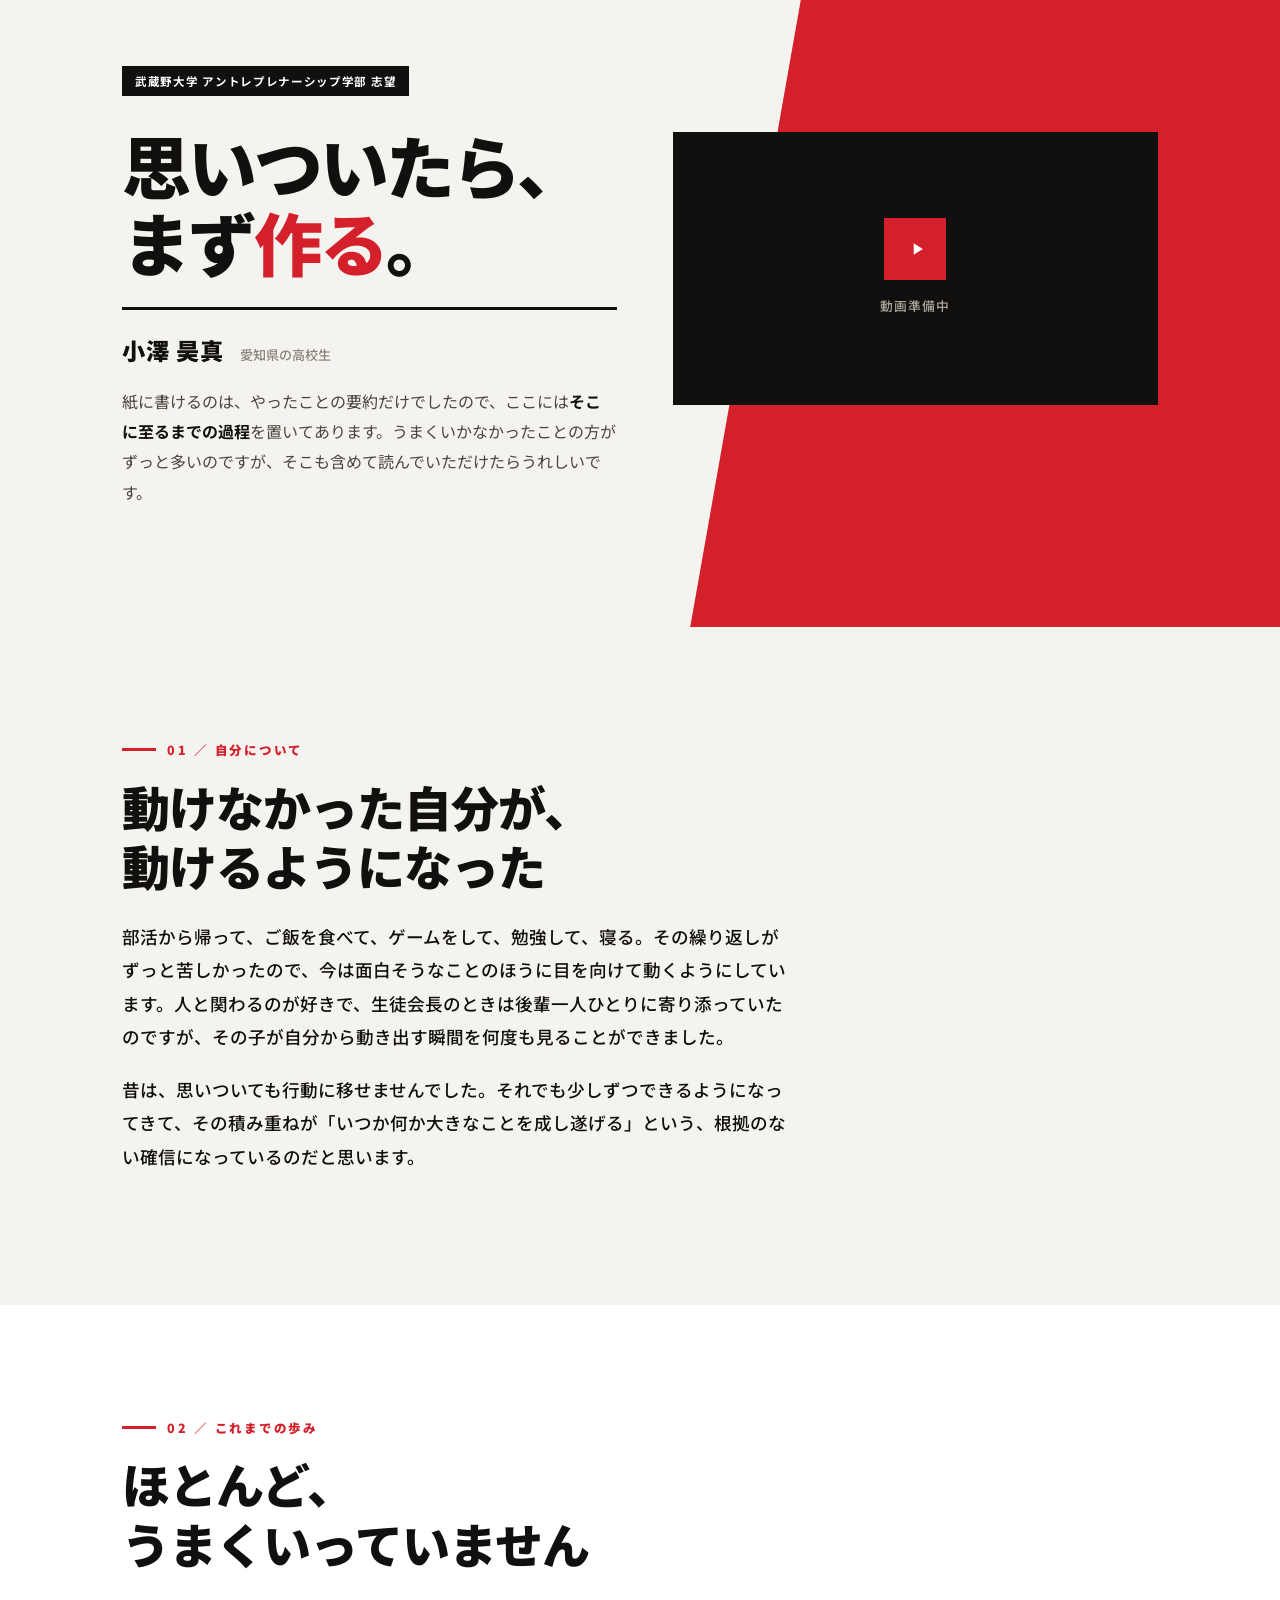
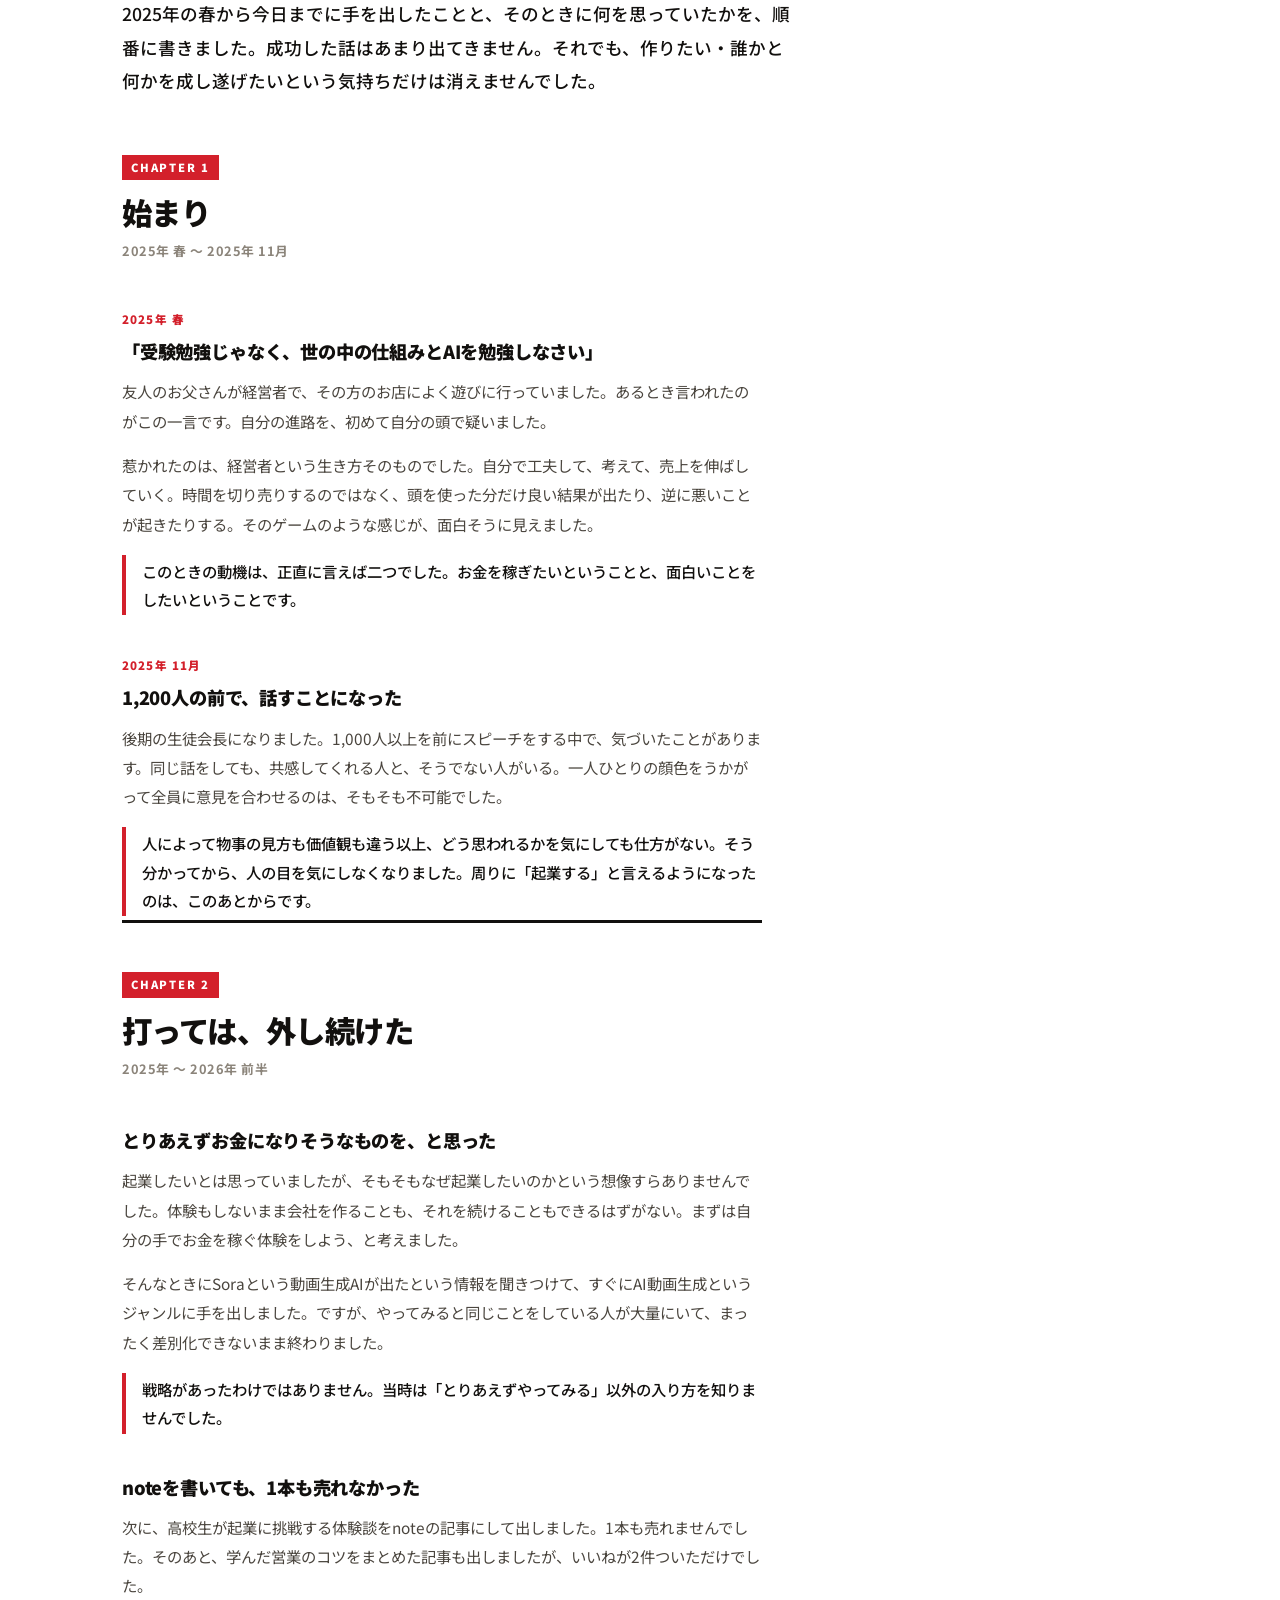
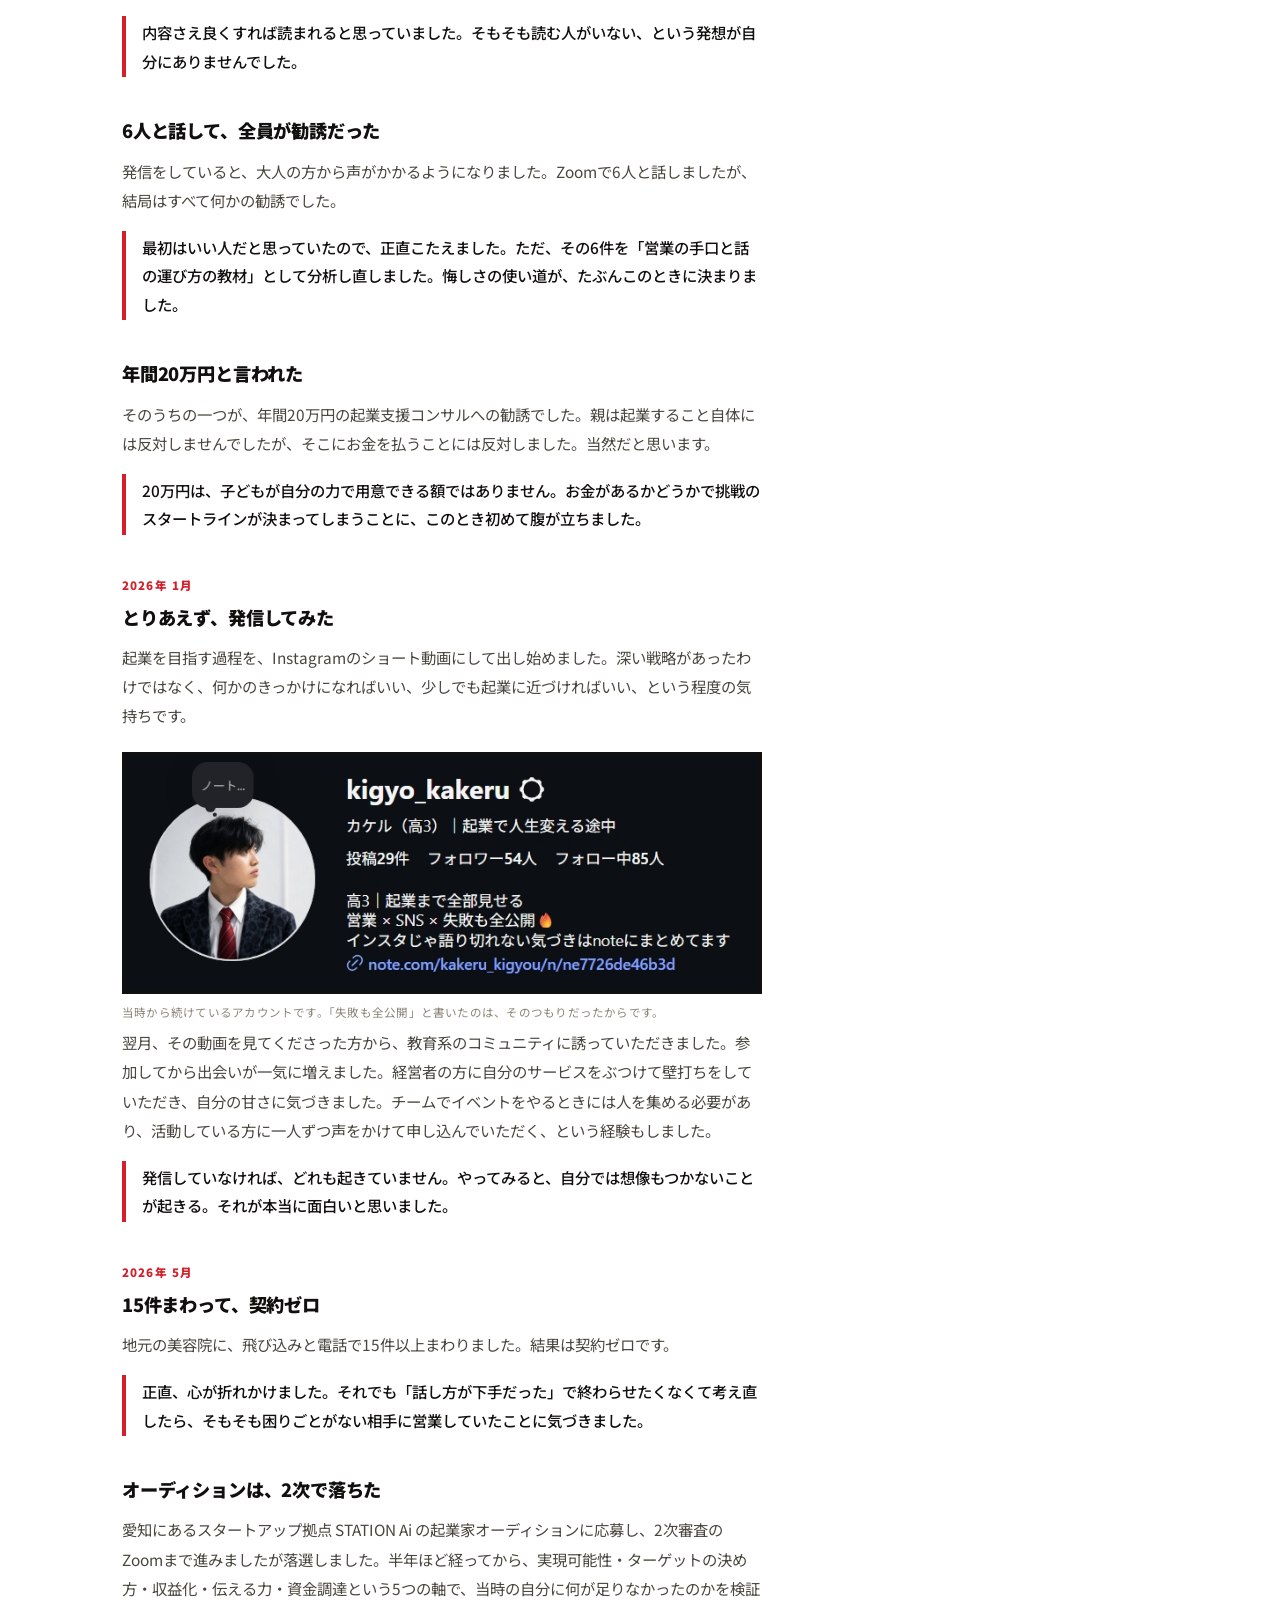
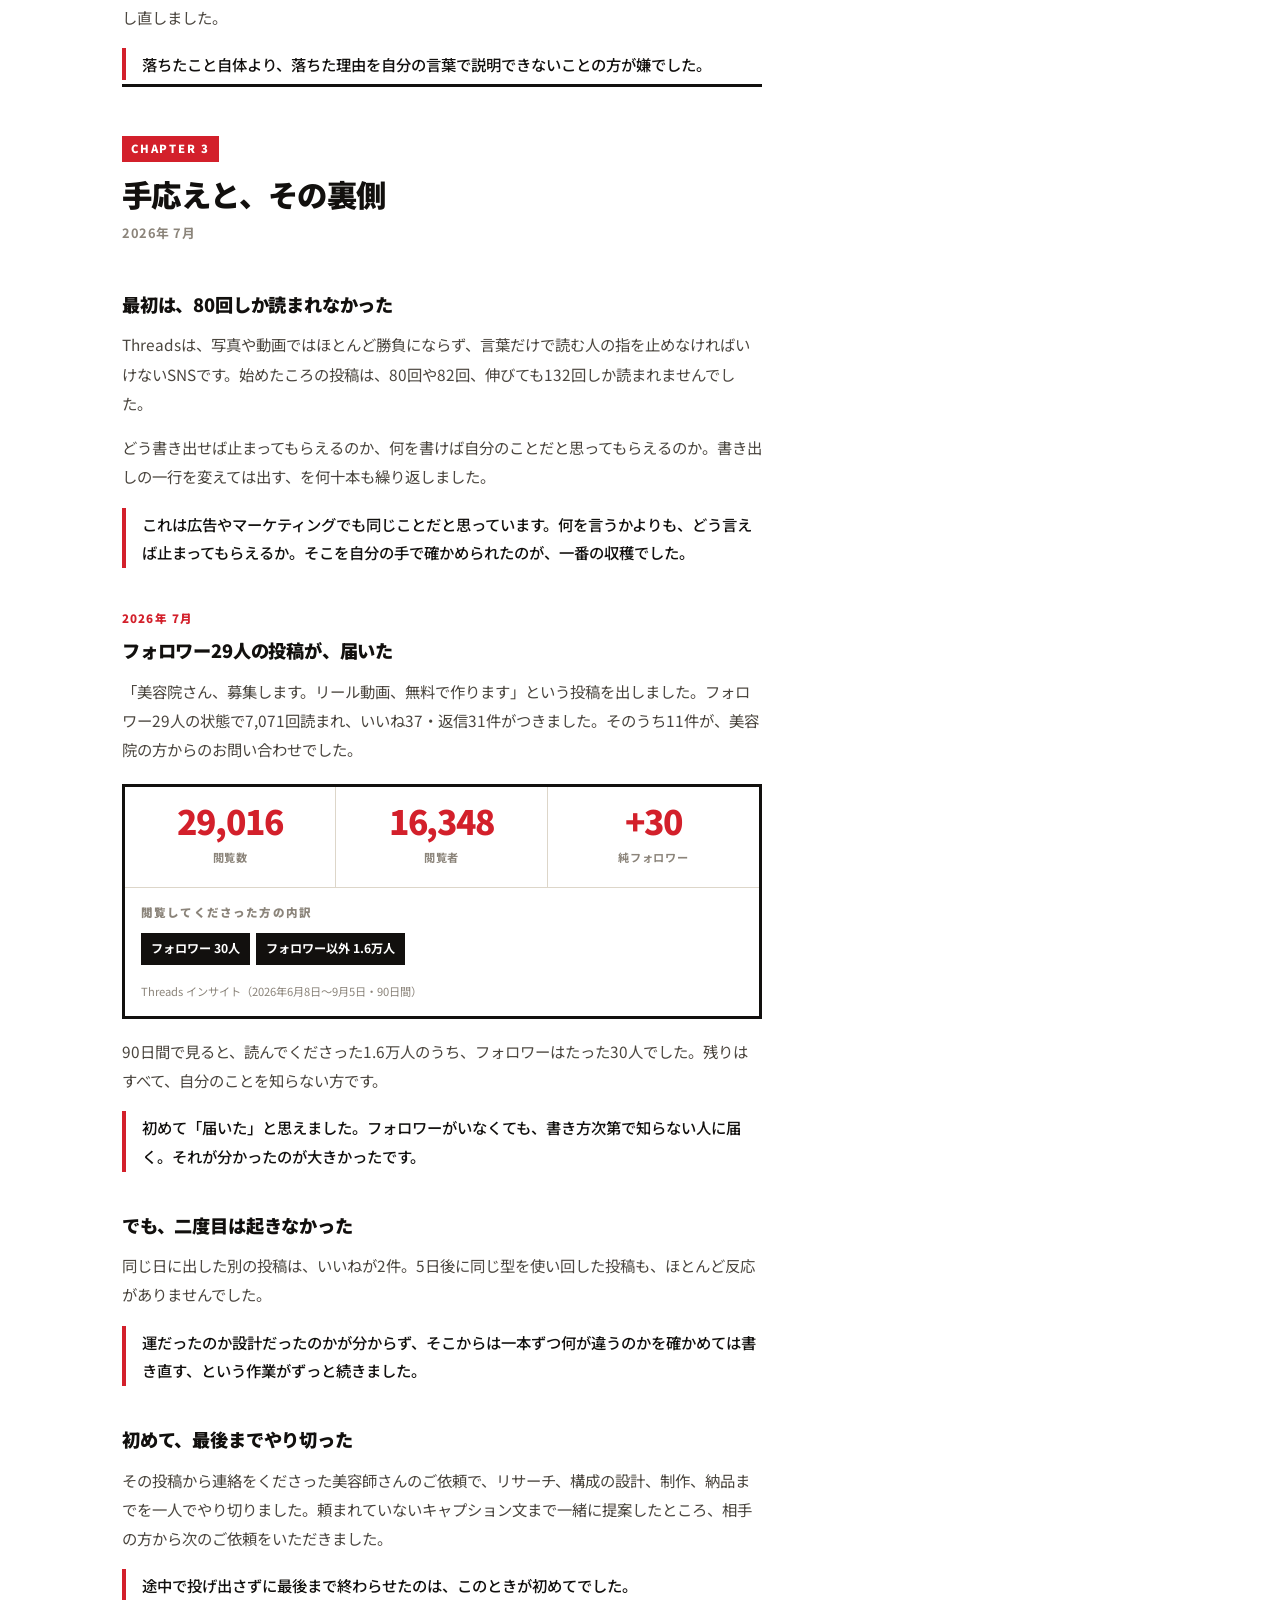
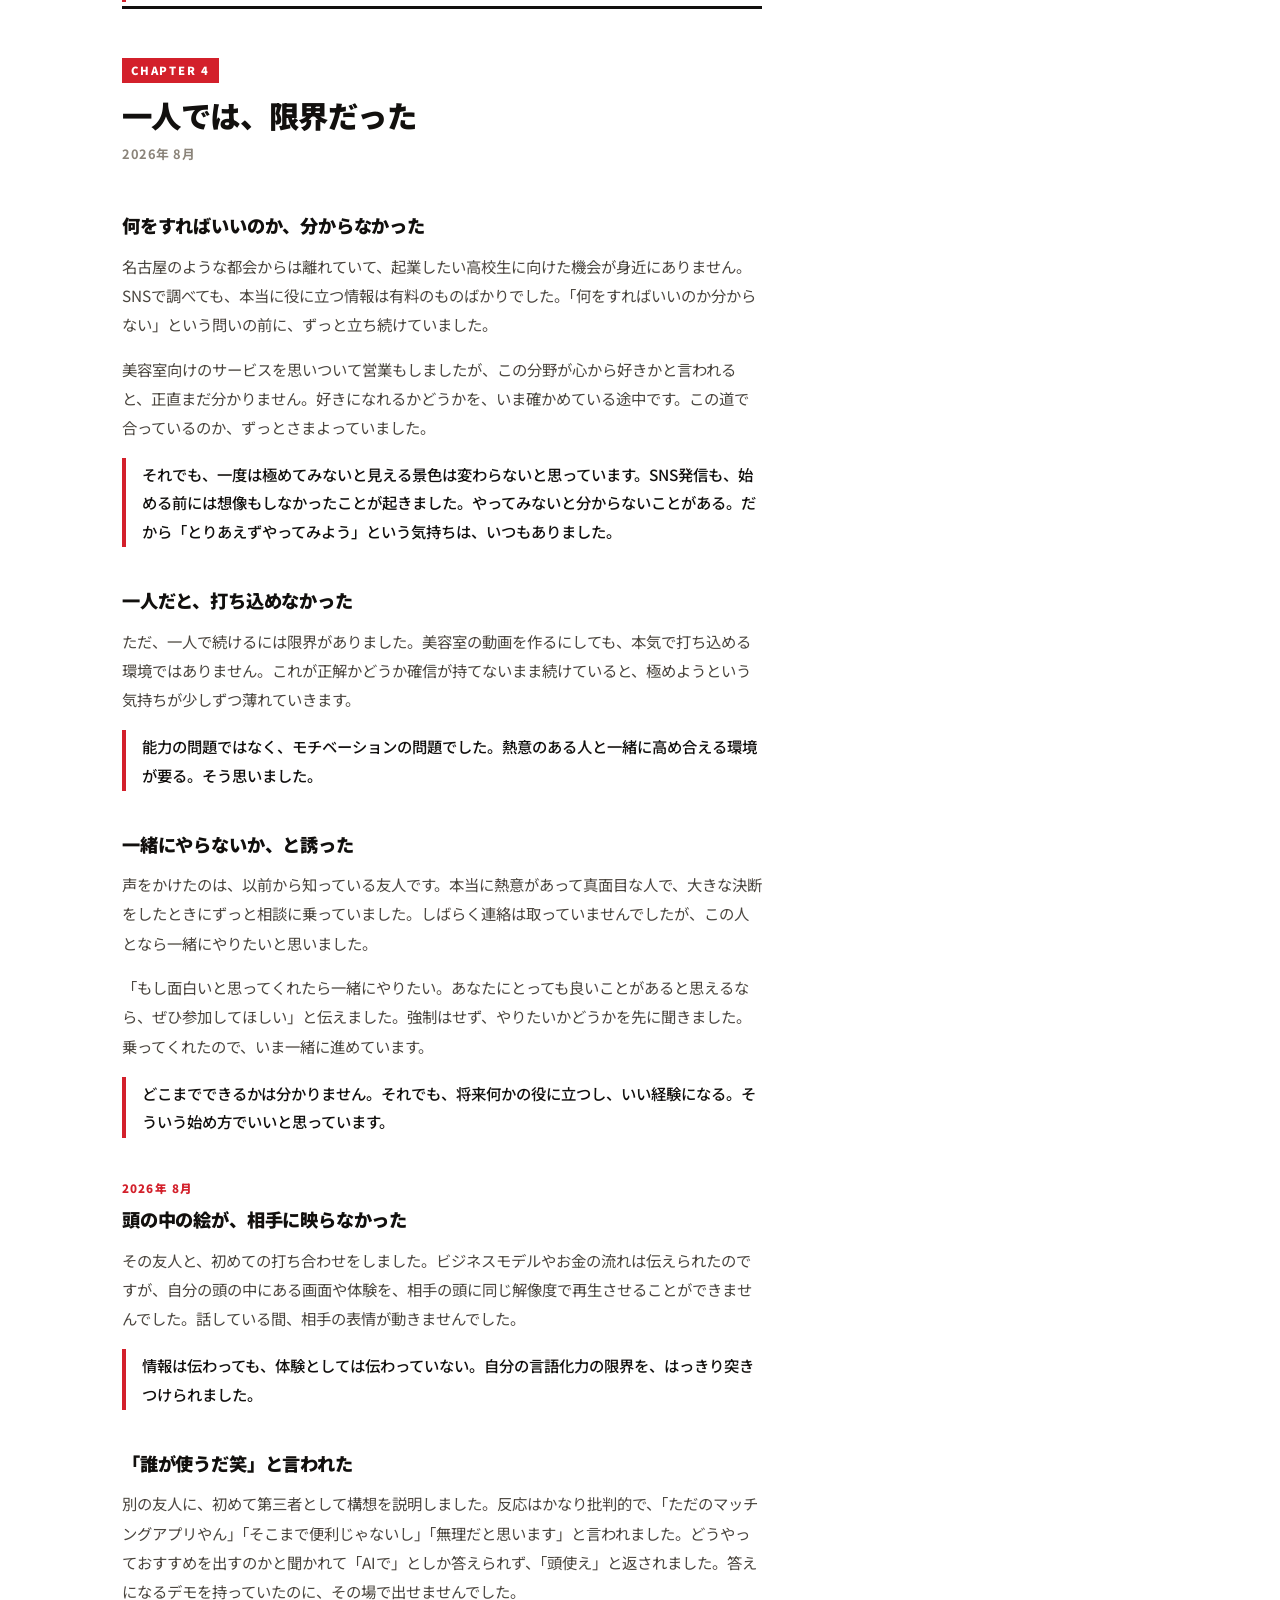
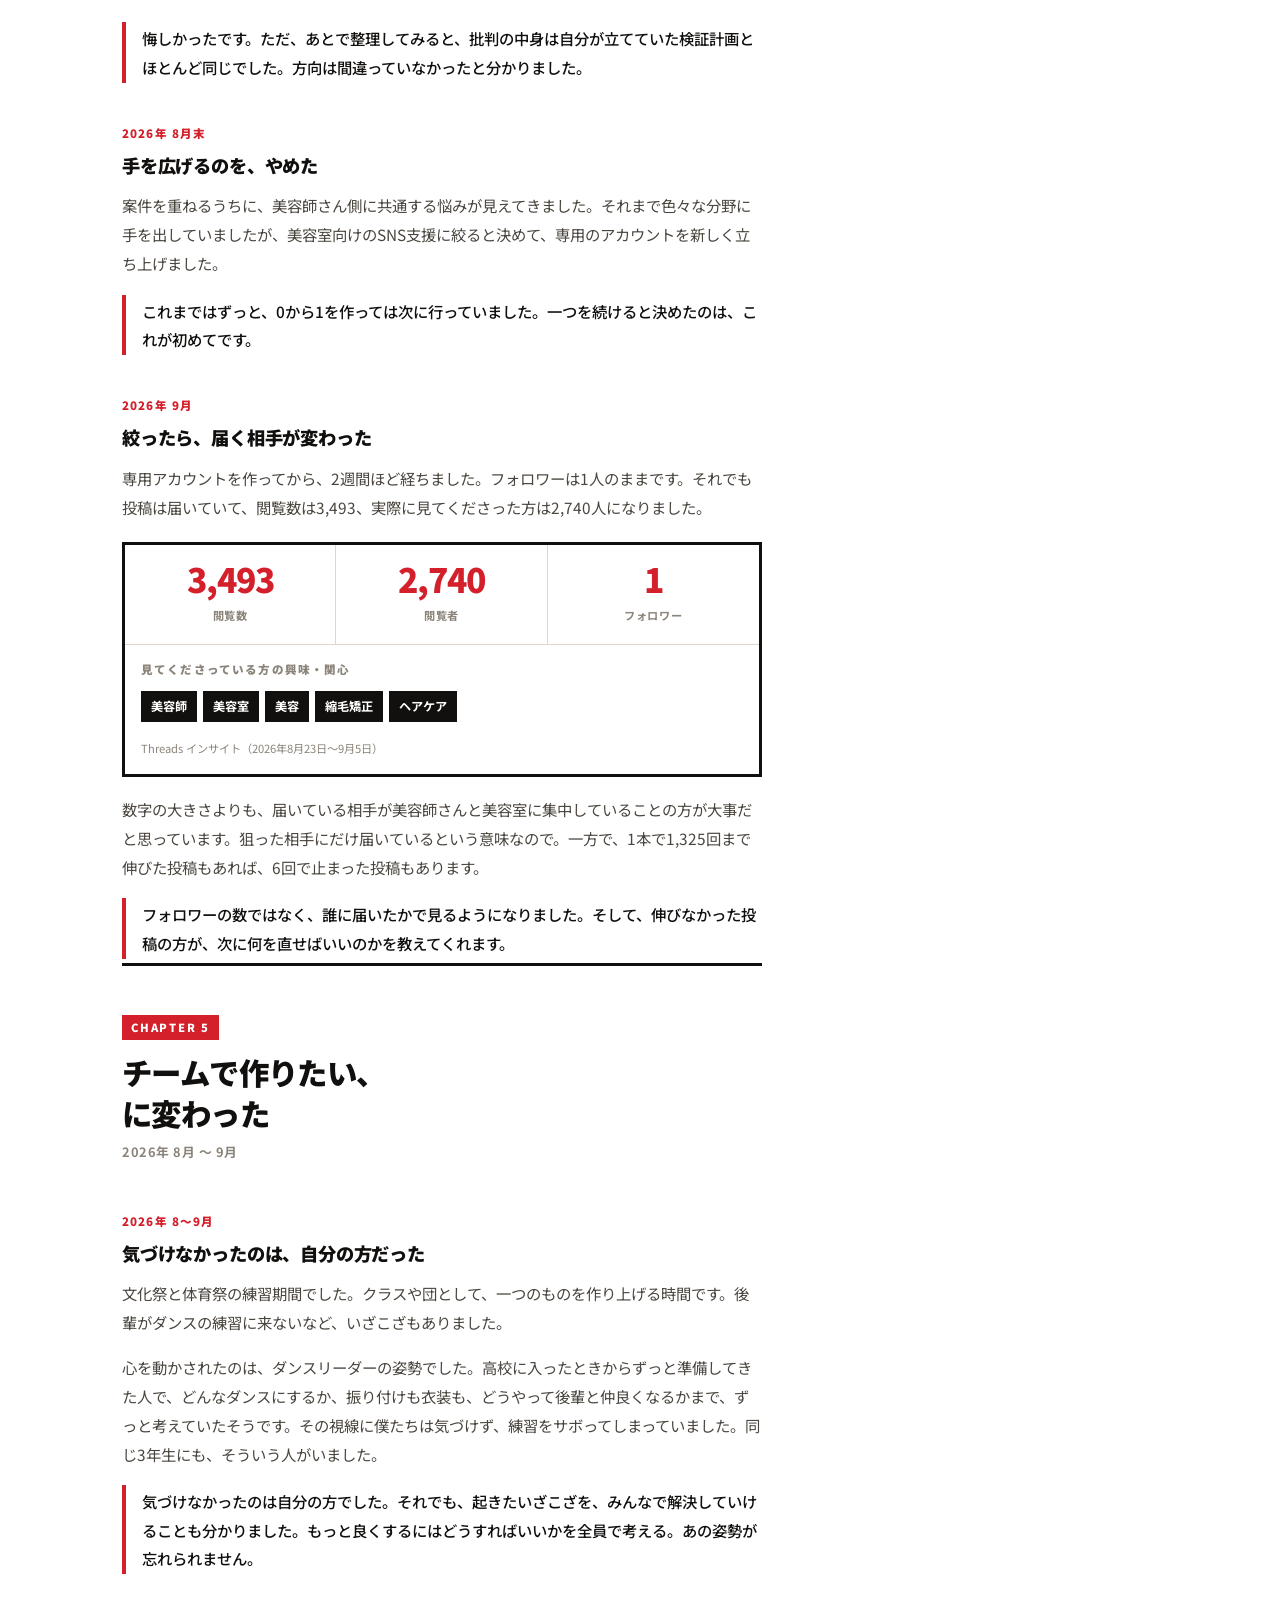
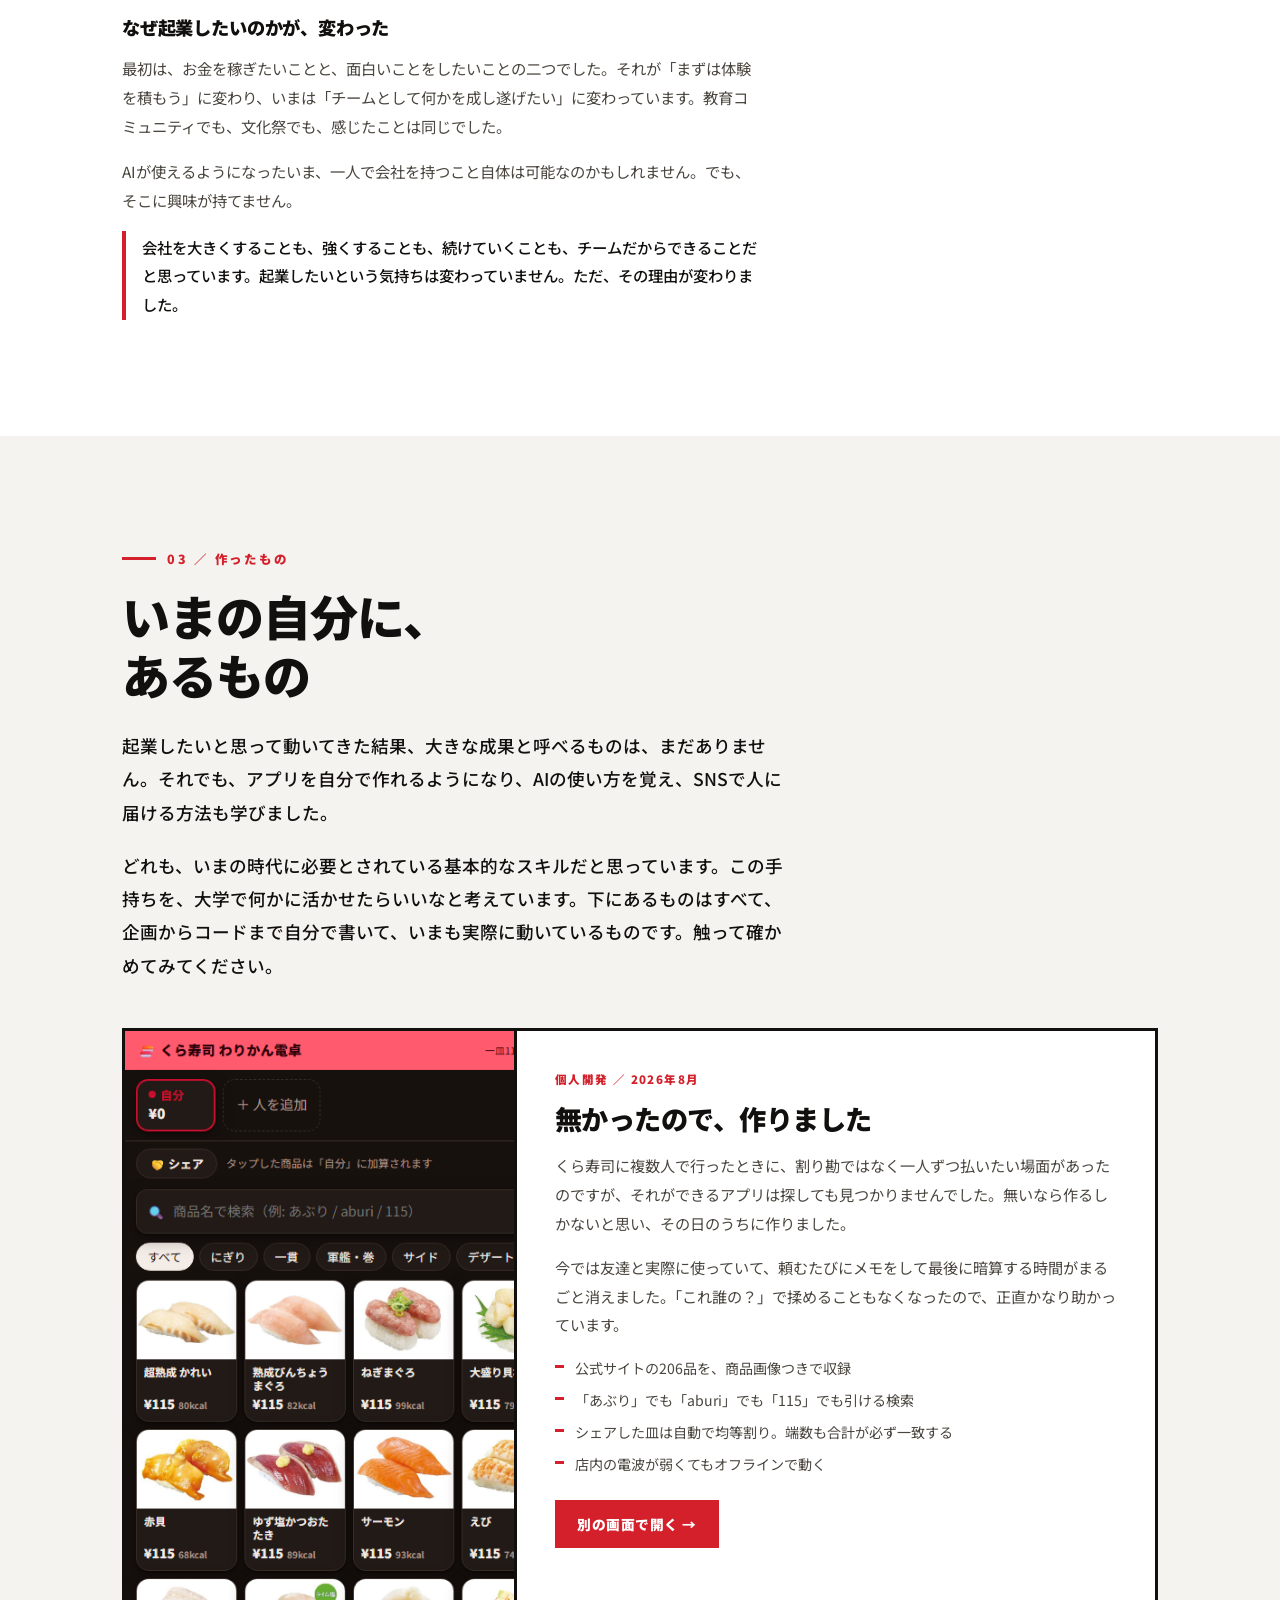
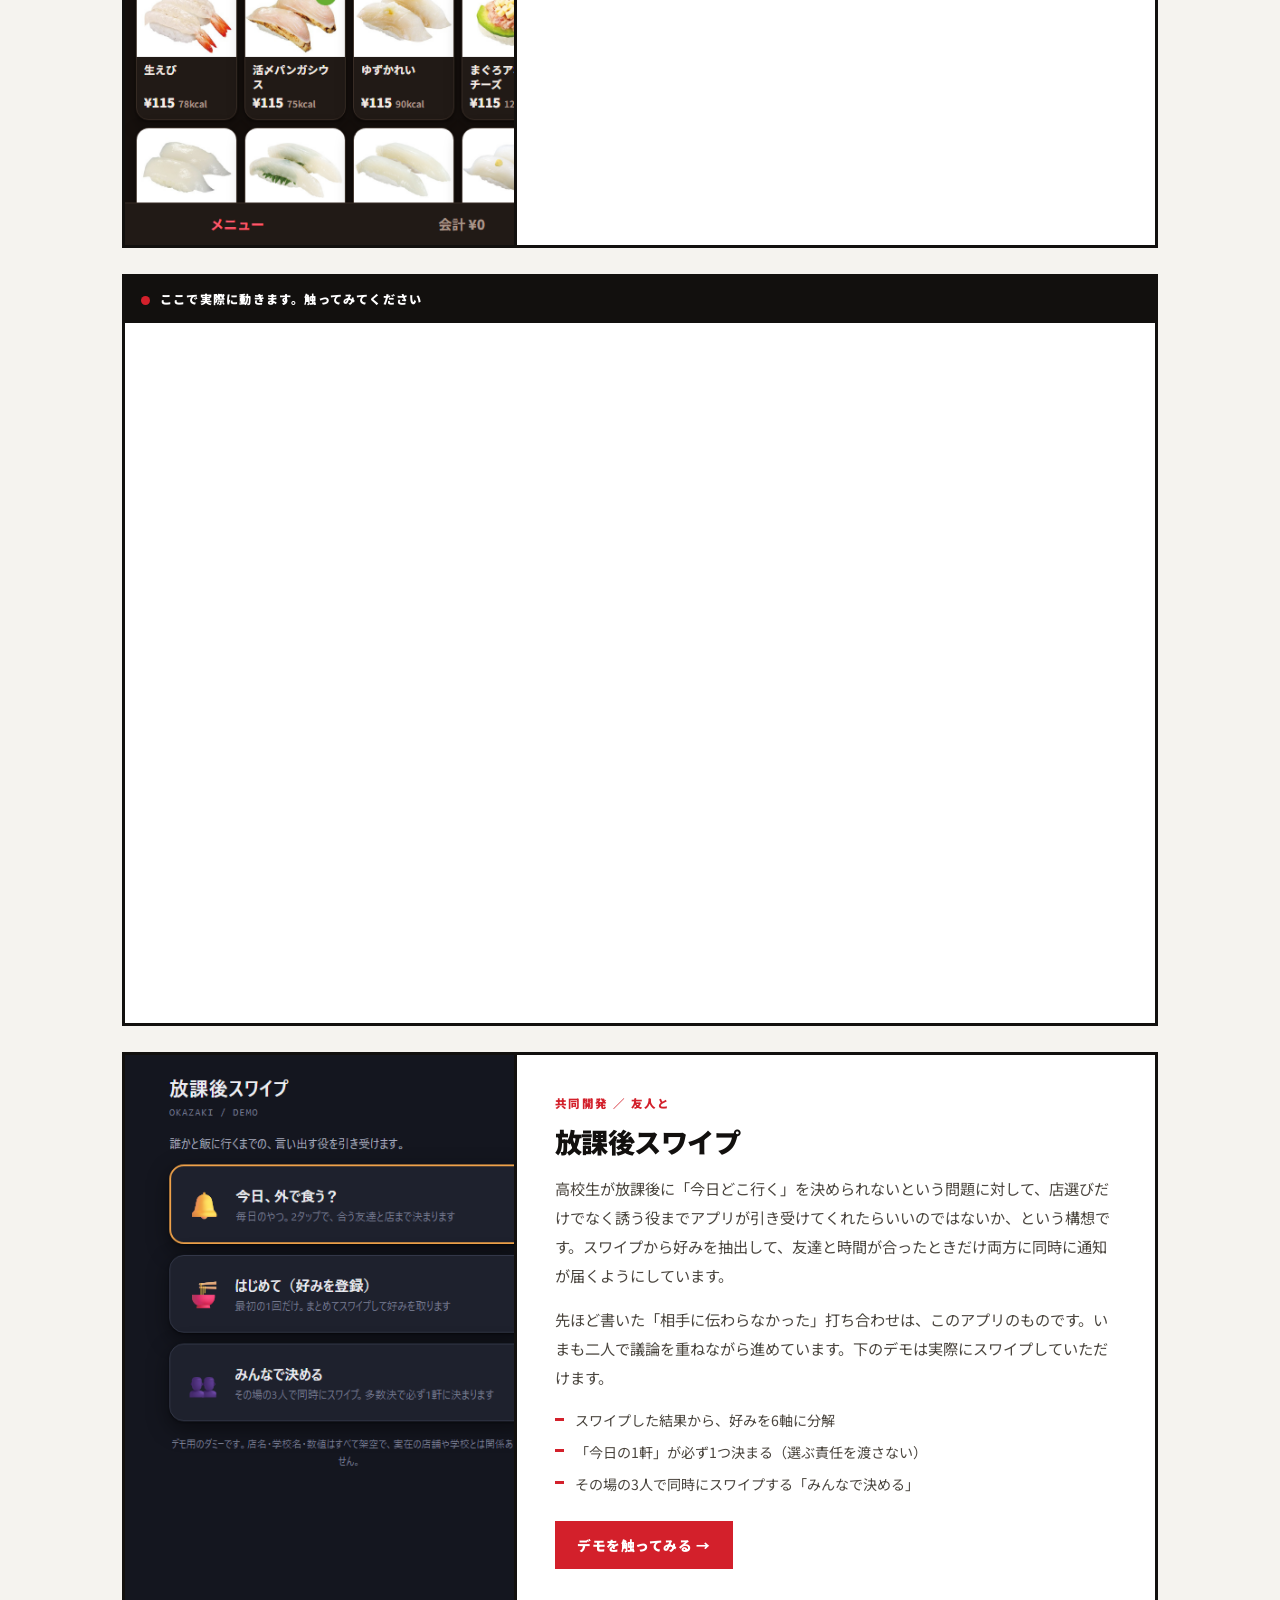
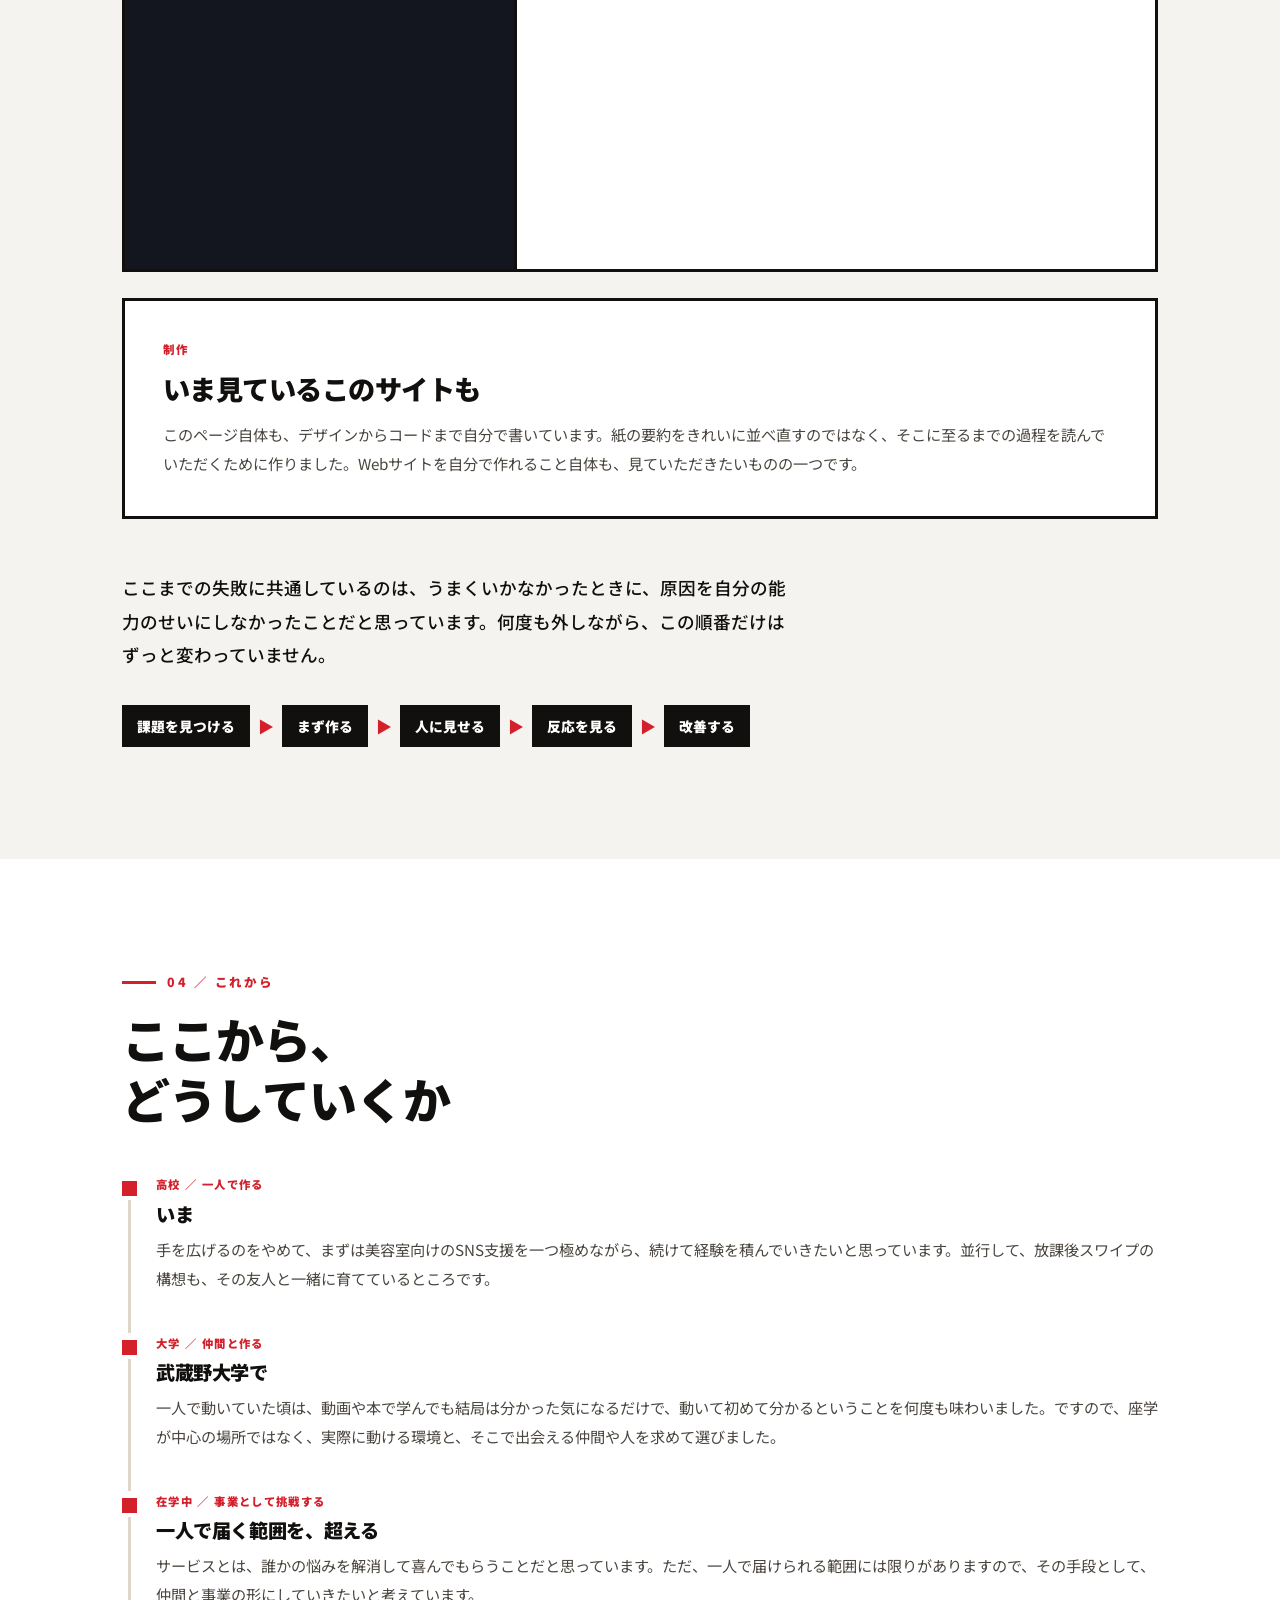
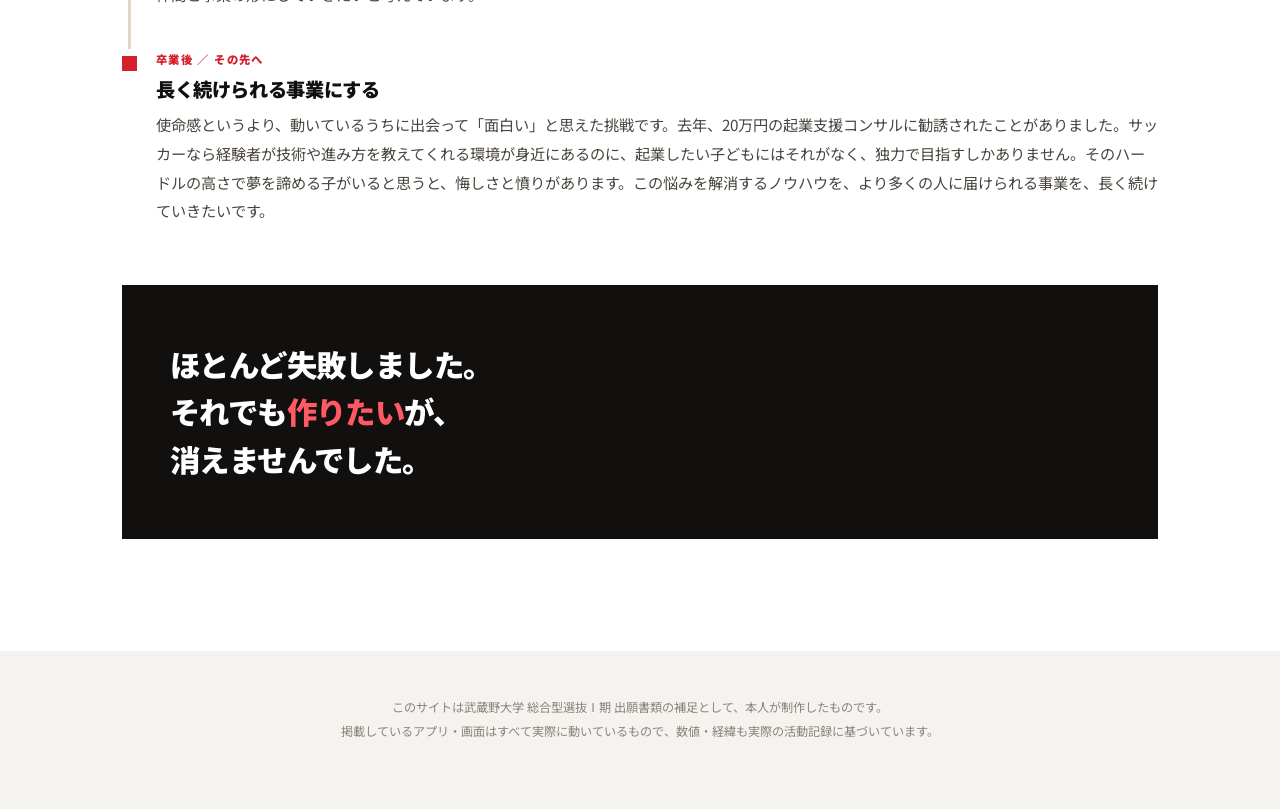
==== musashino-portfolio/index.html @ f4fcdc67 "ポートフォリオ: 起業アカウントのプロフィール画像を第2章に追加 「とりあえず、発信してみた」のエピソードに実物のスクリーンショットを配置。 投稿29件・フォロワー54人という実数と、プロフィール文の" ====
<!doctype html>
<html lang="ja">
<head>
<meta charset="UTF-8">
<meta name="viewport" content="width=device-width, initial-scale=1">
<title>小澤昊真｜武蔵野大学 総合型選抜 ポートフォリオ</title>
<meta name="description" content="愛知県の高校生・小澤昊真の歩み。何度も失敗しながら、作りたいという思いだけが消えなかった記録です。">
<link rel="icon" href="data:image/svg+xml,<svg xmlns=%22http://www.w3.org/2000/svg%22 viewBox=%220 0 100 100%22><text y=%22.9em%22 font-size=%2290%22>✏️</text></svg>">
<link rel="preconnect" href="https://fonts.googleapis.com">
<link rel="preconnect" href="https://fonts.gstatic.com" crossorigin>
<link href="https://fonts.googleapis.com/css2?family=Noto+Sans+JP:wght@400;500;700;900&display=swap" rel="stylesheet">
<style>
  :root{
    --paper:#f5f3ef;
    --paper-2:#ffffff;
    --ink:#12100e;
    --ink-2:#4a453e;
    --ink-3:#8b847a;
    --red:#d3202b;
    --red-deep:#9e1119;
    --line:#ddd6c9;
    --maxw:1080px;
  }
  *{box-sizing:border-box;}
  html{scroll-behavior:smooth;}
  body{
    margin:0;background:var(--paper);color:var(--ink);
    font-family:"Noto Sans JP",-apple-system,BlinkMacSystemFont,"Hiragino Kaku Gothic ProN","Yu Gothic",system-ui,sans-serif;
    line-height:1.9;font-weight:400;-webkit-font-smoothing:antialiased;overflow-x:hidden;
  }
  img{max-width:100%;display:block;}
  .wrap{max-width:var(--maxw);margin:0 auto;padding:0 22px;}
  h1,h2,h3{margin:0;font-weight:900;letter-spacing:-0.02em;line-height:1.25;}
  p{margin:0 0 1.1em;color:var(--ink-2);}

  /* ============ HERO ============ */
  .hero{position:relative;padding:44px 0 68px;overflow:hidden;}
  .hero-slash{
    position:absolute;left:0;right:0;bottom:0;height:300px;background:var(--red);
    clip-path:polygon(0 46%, 100% 0, 100% 100%, 0 100%);pointer-events:none;z-index:0;
  }
  .hero .wrap{position:relative;z-index:1;}
  .badge{
    display:inline-block;font-size:.72rem;font-weight:700;letter-spacing:.06em;
    line-height:1.6;color:#fff;background:var(--ink);padding:6px 13px;margin-bottom:30px;
  }
  .hero h1{font-size:clamp(2.9rem,13vw,4.6rem);line-height:1.12;letter-spacing:-0.045em;margin-bottom:26px;}
  .hero h1 .rl{color:var(--red);}
  .whoami{
    display:flex;align-items:baseline;flex-wrap:wrap;gap:6px 16px;
    padding-top:18px;border-top:3px solid var(--ink);margin-bottom:14px;
  }
  .whoami .nm{font-size:1.45rem;font-weight:900;letter-spacing:.04em;}
  .whoami .mt{font-size:.82rem;color:var(--ink-3);font-weight:500;}
  .hero .sub{font-size:1rem;color:var(--ink-2);margin-bottom:34px;max-width:34em;}
  .hero .sub b{color:var(--ink);font-weight:700;}

  .video-box{
    position:relative;width:100%;aspect-ratio:16/9;overflow:hidden;
    background:#12100e;border:3px solid var(--ink);
  }
  .video-box video{width:100%;height:100%;object-fit:cover;display:block;}
  .video-placeholder{
    position:absolute;inset:0;display:flex;flex-direction:column;
    align-items:center;justify-content:center;gap:14px;text-align:center;padding:22px;
  }
  .video-placeholder .play{width:62px;height:62px;background:var(--red);display:flex;align-items:center;justify-content:center;}
  .video-placeholder .play svg{width:20px;height:20px;fill:#fff;margin-left:3px;}
  .video-placeholder .msg{font-size:.8rem;color:#aaa39a;letter-spacing:.08em;font-weight:500;}
  .video-caption{margin-top:11px;font-size:.78rem;color:#f2cdcf;font-weight:500;}

  /* ============ SECTIONS ============ */
  section{padding:92px 0;position:relative;}
  .sec-head{margin-bottom:14px;}
  .sec-num{display:block;font-size:.78rem;font-weight:900;letter-spacing:.22em;color:var(--red);margin-bottom:14px;}
  .sec-num:before{
    content:"";display:inline-block;width:34px;height:3px;background:var(--red);
    vertical-align:middle;margin-right:11px;transform:translateY(-2px);
  }
  h2{font-size:clamp(2rem,7vw,2.9rem);line-height:1.24;margin-bottom:24px;}
  .lead{font-size:1.04rem;color:var(--ink);font-weight:500;max-width:38em;}
  .sec-alt{background:var(--paper-2);}

  /* ============ STORY ============ */
  .story{max-width:40em;margin:52px 0 0;}
  .chapter{
    margin:0 0 10px;padding-top:44px;
    border-top:3px solid var(--ink);
  }
  .story > .chapter:first-of-type{padding-top:0;border-top:none;}
  .ch-no{
    display:inline-block;font-size:.7rem;font-weight:900;letter-spacing:.16em;
    color:#fff;background:var(--red);padding:2px 9px;margin-bottom:12px;
  }
  .chapter h3{font-size:clamp(1.4rem,5.4vw,1.9rem);line-height:1.35;margin-bottom:6px;}
  .ch-when{font-size:.8rem;color:var(--ink-3);font-weight:700;letter-spacing:.04em;}

  .ep{padding:30px 0 4px;}
  .ep-when{font-size:.72rem;font-weight:900;letter-spacing:.1em;color:var(--red);margin-bottom:7px;}
  .ep h4{
    font-size:1.14rem;font-weight:900;line-height:1.5;
    margin:0 0 12px;letter-spacing:-0.01em;
  }
  .ep p{font-size:.96rem;margin-bottom:1em;}
  .ep p:last-child{margin-bottom:0;}
  .feel{
    border-left:4px solid var(--red);
    padding:2px 0 2px 16px;margin-top:16px;
    font-size:.96rem;color:var(--ink);font-weight:500;line-height:1.85;
  }

  /* ---- 本文中の画像 ---- */
  .ep-fig{margin:22px 0 4px;}
  .ep-fig img{
    width:100%;max-width:720px;height:auto;display:block;
    border:3px solid var(--ink);background:#000;
  }
  .ep-fig figcaption{
    font-size:.72rem;color:var(--ink-3);margin-top:8px;letter-spacing:.02em;
  }

  /* ---- insight（インサイト表示）---- */
  .insight{border:3px solid var(--ink);background:var(--paper);margin:20px 0 18px;}
  .sec-alt .insight{background:var(--paper-2);}
  .ins-row{display:grid;grid-template-columns:repeat(3,1fr);border-bottom:1px solid var(--line);}
  .ins-row div{padding:16px 6px;text-align:center;border-right:1px solid var(--line);}
  .ins-row div:last-child{border-right:none;}
  .ins-row .n{
    display:block;font-size:clamp(1.5rem,6.4vw,2.1rem);font-weight:900;
    line-height:1.1;letter-spacing:-0.03em;color:var(--red);
  }
  .ins-row .l{font-size:.7rem;color:var(--ink-3);font-weight:700;letter-spacing:.06em;}
  .ins-note{
    font-size:.72rem;font-weight:900;letter-spacing:.1em;
    color:var(--ink-3);padding:14px 16px 0;
  }
  .ins-tags{display:flex;flex-wrap:wrap;gap:6px;padding:10px 16px 16px;}
  .ins-tags span{
    font-size:.76rem;font-weight:700;color:#fff;background:var(--ink);padding:4px 10px;
  }
  .ins-src{font-size:.7rem;color:var(--ink-3);padding:0 16px 14px;}

  /* ---- works ---- */
  .works{margin-top:46px;}
  .work{background:var(--paper-2);border:3px solid var(--ink);padding:0 0 28px;margin-bottom:26px;}
  .sec-alt .work{background:var(--paper);}
  .work:last-child{margin-bottom:0;}
  .shot{border-bottom:3px solid var(--ink);background:var(--ink);overflow:hidden;max-height:340px;}
  .shot img{width:100%;height:auto;object-position:top;}
  .work-body{padding:26px 24px 0;}
  .work-meta{font-size:.72rem;font-weight:900;letter-spacing:.12em;color:var(--red);margin-bottom:9px;}
  .work h3{font-size:clamp(1.3rem,4.8vw,1.7rem);line-height:1.35;margin-bottom:14px;}
  .work p{font-size:.95rem;margin-bottom:1em;}
  .work p:last-of-type{margin-bottom:0;}
  .specs{list-style:none;margin:16px 0 0;padding:0;}
  .specs li{font-size:.88rem;color:var(--ink-2);padding-left:20px;position:relative;margin-bottom:5px;}
  .specs li:before{content:"";position:absolute;left:0;top:.72em;width:9px;height:3px;background:var(--red);}
  .card-link{
    display:inline-block;margin-top:18px;font-size:.86rem;font-weight:900;letter-spacing:.04em;
    color:#fff;background:var(--red);padding:11px 22px;text-decoration:none;transition:background .15s;
  }
  .card-link:hover{background:var(--red-deep);}
  .card-link:after{content:" →";}

  /* ---- live embed ---- */
  .live{margin:0 0 26px;border:3px solid var(--ink);background:var(--ink);}
  .live-bar{display:flex;align-items:center;gap:10px;padding:11px 16px;background:var(--ink);color:#fff;}
  .live-bar .dot{width:9px;height:9px;background:var(--red);border-radius:50%;flex:none;animation:pulse 1.8s ease-in-out infinite;}
  @keyframes pulse{0%,100%{opacity:1}50%{opacity:.35}}
  .live-bar span{font-size:.76rem;font-weight:900;letter-spacing:.1em;}
  .live iframe{display:block;width:100%;height:620px;border:0;background:#fff;}
  .only-desktop{display:none;}

  /* ---- cycle ---- */
  .cycle{display:flex;flex-wrap:wrap;align-items:center;gap:8px;margin:34px 0 0;}
  .cycle b{font-size:.86rem;font-weight:900;color:#fff;background:var(--ink);padding:8px 15px;}
  .cycle i{font-style:normal;color:var(--red);font-weight:900;}

  /* ---- timeline ---- */
  .tl{margin-top:46px;}
  .tl-i{position:relative;padding-left:34px;padding-bottom:40px;}
  .tl-i:last-child{padding-bottom:0;}
  .tl-i:before{content:"";position:absolute;left:0;top:7px;width:15px;height:15px;background:var(--red);}
  .tl-i:after{content:"";position:absolute;left:6px;top:26px;bottom:0;width:3px;background:var(--line);}
  .tl-i:last-child:after{display:none;}
  .tl-st{font-size:.71rem;font-weight:900;letter-spacing:.12em;color:var(--red);margin-bottom:6px;}
  .tl-i h3{font-size:1.2rem;margin-bottom:9px;}
  .tl-i p{font-size:.95rem;margin-bottom:0;}

  /* ---- closing ---- */
  .closing{margin-top:60px;background:var(--ink);color:#fff;padding:44px 30px;}
  .closing p{color:#fff;font-size:clamp(1.3rem,5vw,1.9rem);font-weight:900;line-height:1.55;letter-spacing:-0.02em;margin:0;}
  .closing .rl{color:#ff5a63;}

  footer{padding:44px 22px 66px;text-align:center;font-size:.76rem;color:var(--ink-3);line-height:2;}

  /* ---- reveal ---- */
  .rv{opacity:0;transform:translateY(22px);transition:opacity .7s ease,transform .7s ease;}
  .rv.in{opacity:1;transform:none;}
  @media (prefers-reduced-motion:reduce){
    .rv{opacity:1;transform:none;transition:none;}
    html{scroll-behavior:auto;}
  }

  @media (min-width:700px){
    .hero{padding:56px 0 104px;}
    .hero-slash{height:460px;clip-path:polygon(0 34%, 100% 0, 100% 100%, 0 100%);}
    section{padding:112px 0;}
    .work-body{padding:30px 34px 0;}
    .closing{padding:56px 48px;}
    .ep{padding:36px 0 4px;}
  }

  @media (min-width:960px){
    .hero{padding:64px 0 120px;}
    .hero-grid{display:grid;grid-template-columns:1.02fr 1fr;gap:56px;align-items:center;}
    .hero h1{font-size:4.3rem;}
    .hero .sub{margin-bottom:0;}
    .hero-slash{
      left:auto;right:0;top:0;bottom:0;width:48%;height:auto;
      clip-path:polygon(22% 0, 100% 0, 100% 100%, 4% 100%);
    }
    h2{font-size:3rem;}
    .lead{font-size:1.1rem;}
    .work{display:grid;grid-template-columns:392px 1fr;padding:0;align-items:stretch;}
    .shot{border-bottom:none;border-right:3px solid var(--ink);max-height:none;}
    .shot img{height:100%;object-fit:cover;object-position:top center;}
    .work-body{padding:38px;}
    .work-wide{display:block;}
    .live iframe{height:700px;}
    .only-desktop{display:block;}
  }
</style>
</head>
<body>

<header class="hero">
  <div class="hero-slash"></div>
  <div class="wrap">
    <div class="hero-grid">
      <div class="hero-copy">
        <span class="badge">武蔵野大学 アントレプレナーシップ学部 志望</span>
        <h1>思いついたら、<br>まず<span class="rl">作る</span>。</h1>
        <div class="whoami">
          <span class="nm">小澤 昊真</span>
          <span class="mt">愛知県の高校生</span>
        </div>
        <p class="sub">紙に書けるのは、やったことの要約だけでしたので、ここには<b>そこに至るまでの過程</b>を置いてあります。うまくいかなかったことの方がずっと多いのですが、そこも含めて読んでいただけたらうれしいです。</p>
      </div>
      <div class="hero-media">
        <div class="video-box">
          <video id="heroVideo" playsinline controls style="display:none"></video>
          <div class="video-placeholder" id="heroPlaceholder">
            <div class="play"><svg viewBox="0 0 24 24"><path d="M8 5v14l11-7z"/></svg></div>
            <div class="msg">動画準備中</div>
          </div>
        </div>
        <div class="video-caption" id="videoCaption">自己紹介です。音声が出ますのでご注意ください。</div>
      </div>
    </div>
  </div>
</header>

<section id="who">
  <div class="wrap">
    <div class="sec-head rv">
      <span class="sec-num">01 ／ 自分について</span>
      <h2>動けなかった自分が、<br>動けるようになった</h2>
    </div>
    <p class="lead rv">部活から帰って、ご飯を食べて、ゲームをして、勉強して、寝る。その繰り返しがずっと苦しかったので、今は面白そうなことのほうに目を向けて動くようにしています。人と関わるのが好きで、生徒会長のときは後輩一人ひとりに寄り添っていたのですが、その子が自分から動き出す瞬間を何度も見ることができました。</p>
    <p class="lead rv">昔は、思いついても行動に移せませんでした。それでも少しずつできるようになってきて、その積み重ねが「いつか何か大きなことを成し遂げる」という、根拠のない確信になっているのだと思います。</p>
  </div>
</section>

<section id="story" class="sec-alt">
  <div class="wrap">
    <div class="sec-head rv">
      <span class="sec-num">02 ／ これまでの歩み</span>
      <h2>ほとんど、<br>うまくいっていません</h2>
    </div>
    <p class="lead rv">2025年の春から今日までに手を出したことと、そのときに何を思っていたかを、順番に書きました。成功した話はあまり出てきません。それでも、作りたい・誰かと何かを成し遂げたいという気持ちだけは消えませんでした。</p>

    <div class="story">

      <!-- ============ 第1章 ============ -->
      <div class="chapter rv">
        <span class="ch-no">CHAPTER 1</span>
        <h3>始まり</h3>
        <div class="ch-when">2025年 春 〜 2025年 11月</div>
      </div>

      <div class="ep rv">
        <div class="ep-when">2025年 春</div>
        <h4>「受験勉強じゃなく、世の中の仕組みとAIを勉強しなさい」</h4>
        <p>友人のお父さんが経営者で、その方のお店によく遊びに行っていました。あるとき言われたのがこの一言です。自分の進路を、初めて自分の頭で疑いました。</p>
        <p>惹かれたのは、経営者という生き方そのものでした。自分で工夫して、考えて、売上を伸ばしていく。時間を切り売りするのではなく、頭を使った分だけ良い結果が出たり、逆に悪いことが起きたりする。そのゲームのような感じが、面白そうに見えました。</p>
        <p class="feel">このときの動機は、正直に言えば二つでした。お金を稼ぎたいということと、面白いことをしたいということです。</p>
      </div>

      <div class="ep rv">
        <div class="ep-when">2025年 11月</div>
        <h4>1,200人の前で、話すことになった</h4>
        <p>後期の生徒会長になりました。1,000人以上を前にスピーチをする中で、気づいたことがあります。同じ話をしても、共感してくれる人と、そうでない人がいる。一人ひとりの顔色をうかがって全員に意見を合わせるのは、そもそも不可能でした。</p>
        <p class="feel">人によって物事の見方も価値観も違う以上、どう思われるかを気にしても仕方がない。そう分かってから、人の目を気にしなくなりました。周りに「起業する」と言えるようになったのは、このあとからです。</p>
      </div>

      <!-- ============ 第2章 ============ -->
      <div class="chapter rv">
        <span class="ch-no">CHAPTER 2</span>
        <h3>打っては、外し続けた</h3>
        <div class="ch-when">2025年 〜 2026年 前半</div>
      </div>

      <div class="ep rv">
        <h4>とりあえずお金になりそうなものを、と思った</h4>
        <p>起業したいとは思っていましたが、そもそもなぜ起業したいのかという想像すらありませんでした。体験もしないまま会社を作ることも、それを続けることもできるはずがない。まずは自分の手でお金を稼ぐ体験をしよう、と考えました。</p>
        <p>そんなときにSoraという動画生成AIが出たという情報を聞きつけて、すぐにAI動画生成というジャンルに手を出しました。ですが、やってみると同じことをしている人が大量にいて、まったく差別化できないまま終わりました。</p>
        <p class="feel">戦略があったわけではありません。当時は「とりあえずやってみる」以外の入り方を知りませんでした。</p>
      </div>

      <div class="ep rv">
        <h4>noteを書いても、1本も売れなかった</h4>
        <p>次に、高校生が起業に挑戦する体験談をnoteの記事にして出しました。1本も売れませんでした。そのあと、学んだ営業のコツをまとめた記事も出しましたが、いいねが2件ついただけでした。</p>
        <p class="feel">内容さえ良くすれば読まれると思っていました。そもそも読む人がいない、という発想が自分にありませんでした。</p>
      </div>

      <div class="ep rv">
        <h4>6人と話して、全員が勧誘だった</h4>
        <p>発信をしていると、大人の方から声がかかるようになりました。Zoomで6人と話しましたが、結局はすべて何かの勧誘でした。</p>
        <p class="feel">最初はいい人だと思っていたので、正直こたえました。ただ、その6件を「営業の手口と話の運び方の教材」として分析し直しました。悔しさの使い道が、たぶんこのときに決まりました。</p>
      </div>

      <div class="ep rv">
        <h4>年間20万円と言われた</h4>
        <p>そのうちの一つが、年間20万円の起業支援コンサルへの勧誘でした。親は起業すること自体には反対しませんでしたが、そこにお金を払うことには反対しました。当然だと思います。</p>
        <p class="feel">20万円は、子どもが自分の力で用意できる額ではありません。お金があるかどうかで挑戦のスタートラインが決まってしまうことに、このとき初めて腹が立ちました。</p>
      </div>

      <div class="ep rv">
        <div class="ep-when">2026年 1月</div>
        <h4>とりあえず、発信してみた</h4>
        <p>起業を目指す過程を、Instagramのショート動画にして出し始めました。深い戦略があったわけではなく、何かのきっかけになればいい、少しでも起業に近づければいい、という程度の気持ちです。</p>
        <figure class="ep-fig">
          <img src="images/instagram.png" alt="起業アカウントのInstagramプロフィール。投稿29件、フォロワー54人" loading="lazy" width="720" height="268">
          <figcaption>当時から続けているアカウントです。「失敗も全公開」と書いたのは、そのつもりだったからです。</figcaption>
        </figure>
        <p>翌月、その動画を見てくださった方から、教育系のコミュニティに誘っていただきました。参加してから出会いが一気に増えました。経営者の方に自分のサービスをぶつけて壁打ちをしていただき、自分の甘さに気づきました。チームでイベントをやるときには人を集める必要があり、活動している方に一人ずつ声をかけて申し込んでいただく、という経験もしました。</p>
        <p class="feel">発信していなければ、どれも起きていません。やってみると、自分では想像もつかないことが起きる。それが本当に面白いと思いました。</p>
      </div>

      <div class="ep rv">
        <div class="ep-when">2026年 5月</div>
        <h4>15件まわって、契約ゼロ</h4>
        <p>地元の美容院に、飛び込みと電話で15件以上まわりました。結果は契約ゼロです。</p>
        <p class="feel">正直、心が折れかけました。それでも「話し方が下手だった」で終わらせたくなくて考え直したら、そもそも困りごとがない相手に営業していたことに気づきました。</p>
      </div>

      <div class="ep rv">
        <h4>オーディションは、2次で落ちた</h4>
        <p>愛知にあるスタートアップ拠点 STATION Ai の起業家オーディションに応募し、2次審査のZoomまで進みましたが落選しました。半年ほど経ってから、実現可能性・ターゲットの決め方・収益化・伝える力・資金調達という5つの軸で、当時の自分に何が足りなかったのかを検証し直しました。</p>
        <p class="feel">落ちたこと自体より、落ちた理由を自分の言葉で説明できないことの方が嫌でした。</p>
      </div>

      <!-- ============ 第3章 ============ -->
      <div class="chapter rv">
        <span class="ch-no">CHAPTER 3</span>
        <h3>手応えと、その裏側</h3>
        <div class="ch-when">2026年 7月</div>
      </div>

      <div class="ep rv">
        <h4>最初は、80回しか読まれなかった</h4>
        <p>Threadsは、写真や動画ではほとんど勝負にならず、言葉だけで読む人の指を止めなければいけないSNSです。始めたころの投稿は、80回や82回、伸びても132回しか読まれませんでした。</p>
        <p>どう書き出せば止まってもらえるのか、何を書けば自分のことだと思ってもらえるのか。書き出しの一行を変えては出す、を何十本も繰り返しました。</p>
        <p class="feel">これは広告やマーケティングでも同じことだと思っています。何を言うかよりも、どう言えば止まってもらえるか。そこを自分の手で確かめられたのが、一番の収穫でした。</p>
      </div>

      <div class="ep rv">
        <div class="ep-when">2026年 7月</div>
        <h4>フォロワー29人の投稿が、届いた</h4>
        <p>「美容院さん、募集します。リール動画、無料で作ります」という投稿を出しました。フォロワー29人の状態で7,071回読まれ、いいね37・返信31件がつきました。そのうち11件が、美容院の方からのお問い合わせでした。</p>
        <div class="insight">
          <div class="ins-row">
            <div><span class="n">29,016</span><span class="l">閲覧数</span></div>
            <div><span class="n">16,348</span><span class="l">閲覧者</span></div>
            <div><span class="n">+30</span><span class="l">純フォロワー</span></div>
          </div>
          <div class="ins-note">閲覧してくださった方の内訳</div>
          <div class="ins-tags"><span>フォロワー 30人</span><span>フォロワー以外 1.6万人</span></div>
          <div class="ins-src">Threads インサイト（2026年6月8日〜9月5日・90日間）</div>
        </div>
        <p>90日間で見ると、読んでくださった1.6万人のうち、フォロワーはたった30人でした。残りはすべて、自分のことを知らない方です。</p>
        <p class="feel">初めて「届いた」と思えました。フォロワーがいなくても、書き方次第で知らない人に届く。それが分かったのが大きかったです。</p>
      </div>

      <div class="ep rv">
        <h4>でも、二度目は起きなかった</h4>
        <p>同じ日に出した別の投稿は、いいねが2件。5日後に同じ型を使い回した投稿も、ほとんど反応がありませんでした。</p>
        <p class="feel">運だったのか設計だったのかが分からず、そこからは一本ずつ何が違うのかを確かめては書き直す、という作業がずっと続きました。</p>
      </div>

      <div class="ep rv">
        <h4>初めて、最後までやり切った</h4>
        <p>その投稿から連絡をくださった美容師さんのご依頼で、リサーチ、構成の設計、制作、納品までを一人でやり切りました。頼まれていないキャプション文まで一緒に提案したところ、相手の方から次のご依頼をいただきました。</p>
        <p class="feel">途中で投げ出さずに最後まで終わらせたのは、このときが初めてでした。</p>
      </div>

      <!-- ============ 第4章 ============ -->
      <div class="chapter rv">
        <span class="ch-no">CHAPTER 4</span>
        <h3>一人では、限界だった</h3>
        <div class="ch-when">2026年 8月</div>
      </div>

      <div class="ep rv">
        <h4>何をすればいいのか、分からなかった</h4>
        <p>名古屋のような都会からは離れていて、起業したい高校生に向けた機会が身近にありません。SNSで調べても、本当に役に立つ情報は有料のものばかりでした。「何をすればいいのか分からない」という問いの前に、ずっと立ち続けていました。</p>
        <p>美容室向けのサービスを思いついて営業もしましたが、この分野が心から好きかと言われると、正直まだ分かりません。好きになれるかどうかを、いま確かめている途中です。この道で合っているのか、ずっとさまよっていました。</p>
        <p class="feel">それでも、一度は極めてみないと見える景色は変わらないと思っています。SNS発信も、始める前には想像もしなかったことが起きました。やってみないと分からないことがある。だから「とりあえずやってみよう」という気持ちは、いつもありました。</p>
      </div>

      <div class="ep rv">
        <h4>一人だと、打ち込めなかった</h4>
        <p>ただ、一人で続けるには限界がありました。美容室の動画を作るにしても、本気で打ち込める環境ではありません。これが正解かどうか確信が持てないまま続けていると、極めようという気持ちが少しずつ薄れていきます。</p>
        <p class="feel">能力の問題ではなく、モチベーションの問題でした。熱意のある人と一緒に高め合える環境が要る。そう思いました。</p>
      </div>

      <div class="ep rv">
        <h4>一緒にやらないか、と誘った</h4>
        <p>声をかけたのは、以前から知っている友人です。本当に熱意があって真面目な人で、大きな決断をしたときにずっと相談に乗っていました。しばらく連絡は取っていませんでしたが、この人となら一緒にやりたいと思いました。</p>
        <p>「もし面白いと思ってくれたら一緒にやりたい。あなたにとっても良いことがあると思えるなら、ぜひ参加してほしい」と伝えました。強制はせず、やりたいかどうかを先に聞きました。乗ってくれたので、いま一緒に進めています。</p>
        <p class="feel">どこまでできるかは分かりません。それでも、将来何かの役に立つし、いい経験になる。そういう始め方でいいと思っています。</p>
      </div>

      <div class="ep rv">
        <div class="ep-when">2026年 8月</div>
        <h4>頭の中の絵が、相手に映らなかった</h4>
        <p>その友人と、初めての打ち合わせをしました。ビジネスモデルやお金の流れは伝えられたのですが、自分の頭の中にある画面や体験を、相手の頭に同じ解像度で再生させることができませんでした。話している間、相手の表情が動きませんでした。</p>
        <p class="feel">情報は伝わっても、体験としては伝わっていない。自分の言語化力の限界を、はっきり突きつけられました。</p>
      </div>

      <div class="ep rv">
        <h4>「誰が使うだ笑」と言われた</h4>
        <p>別の友人に、初めて第三者として構想を説明しました。反応はかなり批判的で、「ただのマッチングアプリやん」「そこまで便利じゃないし」「無理だと思います」と言われました。どうやっておすすめを出すのかと聞かれて「AIで」としか答えられず、「頭使え」と返されました。答えになるデモを持っていたのに、その場で出せませんでした。</p>
        <p class="feel">悔しかったです。ただ、あとで整理してみると、批判の中身は自分が立てていた検証計画とほとんど同じでした。方向は間違っていなかったと分かりました。</p>
      </div>

      <div class="ep rv">
        <div class="ep-when">2026年 8月末</div>
        <h4>手を広げるのを、やめた</h4>
        <p>案件を重ねるうちに、美容師さん側に共通する悩みが見えてきました。それまで色々な分野に手を出していましたが、美容室向けのSNS支援に絞ると決めて、専用のアカウントを新しく立ち上げました。</p>
        <p class="feel">これまではずっと、0から1を作っては次に行っていました。一つを続けると決めたのは、これが初めてです。</p>
      </div>

      <div class="ep rv">
        <div class="ep-when">2026年 9月</div>
        <h4>絞ったら、届く相手が変わった</h4>
        <p>専用アカウントを作ってから、2週間ほど経ちました。フォロワーは1人のままです。それでも投稿は届いていて、閲覧数は3,493、実際に見てくださった方は2,740人になりました。</p>
        <div class="insight">
          <div class="ins-row">
            <div><span class="n">3,493</span><span class="l">閲覧数</span></div>
            <div><span class="n">2,740</span><span class="l">閲覧者</span></div>
            <div><span class="n">1</span><span class="l">フォロワー</span></div>
          </div>
          <div class="ins-note">見てくださっている方の興味・関心</div>
          <div class="ins-tags"><span>美容師</span><span>美容室</span><span>美容</span><span>縮毛矯正</span><span>ヘアケア</span></div>
          <div class="ins-src">Threads インサイト（2026年8月23日〜9月5日）</div>
        </div>
        <p>数字の大きさよりも、届いている相手が美容師さんと美容室に集中していることの方が大事だと思っています。狙った相手にだけ届いているという意味なので。一方で、1本で1,325回まで伸びた投稿もあれば、6回で止まった投稿もあります。</p>
        <p class="feel">フォロワーの数ではなく、誰に届いたかで見るようになりました。そして、伸びなかった投稿の方が、次に何を直せばいいのかを教えてくれます。</p>
      </div>

      <div class="chapter rv">
        <span class="ch-no">CHAPTER 5</span>
        <h3>チームで作りたい、<br>に変わった</h3>
        <div class="ch-when">2026年 8月 〜 9月</div>
      </div>

      <div class="ep rv">
        <div class="ep-when">2026年 8〜9月</div>
        <h4>気づけなかったのは、自分の方だった</h4>
        <p>文化祭と体育祭の練習期間でした。クラスや団として、一つのものを作り上げる時間です。後輩がダンスの練習に来ないなど、いざこざもありました。</p>
        <p>心を動かされたのは、ダンスリーダーの姿勢でした。高校に入ったときからずっと準備してきた人で、どんなダンスにするか、振り付けも衣装も、どうやって後輩と仲良くなるかまで、ずっと考えていたそうです。その視線に僕たちは気づけず、練習をサボってしまっていました。同じ3年生にも、そういう人がいました。</p>
        <p class="feel">気づけなかったのは自分の方でした。それでも、起きたいざこざを、みんなで解決していけることも分かりました。もっと良くするにはどうすればいいかを全員で考える。あの姿勢が忘れられません。</p>
      </div>

      <div class="ep rv">
        <h4>なぜ起業したいのかが、変わった</h4>
        <p>最初は、お金を稼ぎたいことと、面白いことをしたいことの二つでした。それが「まずは体験を積もう」に変わり、いまは「チームとして何かを成し遂げたい」に変わっています。教育コミュニティでも、文化祭でも、感じたことは同じでした。</p>
        <p>AIが使えるようになったいま、一人で会社を持つこと自体は可能なのかもしれません。でも、そこに興味が持てません。</p>
        <p class="feel">会社を大きくすることも、強くすることも、続けていくことも、チームだからできることだと思っています。起業したいという気持ちは変わっていません。ただ、その理由が変わりました。</p>
      </div>

    </div>
  </div>
</section>

<section id="works">
  <div class="wrap">
    <div class="sec-head rv">
      <span class="sec-num">03 ／ 作ったもの</span>
      <h2>いまの自分に、<br>あるもの</h2>
    </div>
    <p class="lead rv">起業したいと思って動いてきた結果、大きな成果と呼べるものは、まだありません。それでも、アプリを自分で作れるようになり、AIの使い方を覚え、SNSで人に届ける方法も学びました。</p>
    <p class="lead rv">どれも、いまの時代に必要とされている基本的なスキルだと思っています。この手持ちを、大学で何かに活かせたらいいなと考えています。下にあるものはすべて、企画からコードまで自分で書いて、いまも実際に動いているものです。触って確かめてみてください。</p>

    <div class="works">

      <div class="work rv">
        <div class="shot"><img src="images/kurazushi.png" alt="くら寿司わりかん電卓の画面。商品が写真つきで並び、タップすると合計に加算される" loading="lazy" width="430" height="900"></div>
        <div class="work-body">
          <div class="work-meta">個人開発 ／ 2026年8月</div>
          <h3>無かったので、作りました</h3>
          <p>くら寿司に複数人で行ったときに、割り勘ではなく一人ずつ払いたい場面があったのですが、それができるアプリは探しても見つかりませんでした。無いなら作るしかないと思い、その日のうちに作りました。</p>
          <p>今では友達と実際に使っていて、頼むたびにメモをして最後に暗算する時間がまるごと消えました。「これ誰の？」で揉めることもなくなったので、正直かなり助かっています。</p>
          <ul class="specs">
            <li>公式サイトの206品を、商品画像つきで収録</li>
            <li>「あぶり」でも「aburi」でも「115」でも引ける検索</li>
            <li>シェアした皿は自動で均等割り。端数も合計が必ず一致する</li>
            <li>店内の電波が弱くてもオフラインで動く</li>
          </ul>
          <a class="card-link" href="https://nanahusigi.github.io/houkago-swipe/kurazushi/" target="_blank" rel="noopener">別の画面で開く</a>
        </div>
      </div>

      <div class="live only-desktop rv">
        <div class="live-bar"><span class="dot"></span><span>ここで実際に動きます。触ってみてください</span></div>
        <iframe src="https://nanahusigi.github.io/houkago-swipe/kurazushi/" title="くら寿司わりかん電卓（実際に動くアプリ）" loading="lazy"></iframe>
      </div>

      <div class="work rv">
        <div class="shot"><img src="images/swipe.png" alt="放課後スワイプのデモ画面。今日、外で食う？／はじめて／みんなで決める の3つのモード" loading="lazy" width="430" height="900"></div>
        <div class="work-body">
          <div class="work-meta">共同開発 ／ 友人と</div>
          <h3>放課後スワイプ</h3>
          <p>高校生が放課後に「今日どこ行く」を決められないという問題に対して、店選びだけでなく誘う役までアプリが引き受けてくれたらいいのではないか、という構想です。スワイプから好みを抽出して、友達と時間が合ったときだけ両方に同時に通知が届くようにしています。</p>
          <p>先ほど書いた「相手に伝わらなかった」打ち合わせは、このアプリのものです。いまも二人で議論を重ねながら進めています。下のデモは実際にスワイプしていただけます。</p>
          <ul class="specs">
            <li>スワイプした結果から、好みを6軸に分解</li>
            <li>「今日の1軒」が必ず1つ決まる（選ぶ責任を渡さない）</li>
            <li>その場の3人で同時にスワイプする「みんなで決める」</li>
          </ul>
          <a class="card-link" href="https://nanahusigi.github.io/houkago-swipe/" target="_blank" rel="noopener">デモを触ってみる</a>
        </div>
      </div>

      <div class="work work-wide rv">
        <div class="work-body">
          <div class="work-meta">制作</div>
          <h3>いま見ているこのサイトも</h3>
          <p>このページ自体も、デザインからコードまで自分で書いています。紙の要約をきれいに並べ直すのではなく、そこに至るまでの過程を読んでいただくために作りました。Webサイトを自分で作れること自体も、見ていただきたいものの一つです。</p>
        </div>
      </div>

    </div>

    <p class="lead rv" style="margin-top:52px">ここまでの失敗に共通しているのは、うまくいかなかったときに、原因を自分の能力のせいにしなかったことだと思っています。何度も外しながら、この順番だけはずっと変わっていません。</p>
    <div class="cycle rv">
      <b>課題を見つける</b><i>▶</i>
      <b>まず作る</b><i>▶</i>
      <b>人に見せる</b><i>▶</i>
      <b>反応を見る</b><i>▶</i>
      <b>改善する</b>
    </div>
  </div>
</section>

<section id="next" class="sec-alt">
  <div class="wrap">
    <div class="sec-head rv">
      <span class="sec-num">04 ／ これから</span>
      <h2>ここから、<br>どうしていくか</h2>
    </div>

    <div class="tl">
      <div class="tl-i rv">
        <div class="tl-st">高校 ／ 一人で作る</div>
        <h3>いま</h3>
        <p>手を広げるのをやめて、まずは美容室向けのSNS支援を一つ極めながら、続けて経験を積んでいきたいと思っています。並行して、放課後スワイプの構想も、その友人と一緒に育てているところです。</p>
      </div>
      <div class="tl-i rv">
        <div class="tl-st">大学 ／ 仲間と作る</div>
        <h3>武蔵野大学で</h3>
        <p>一人で動いていた頃は、動画や本で学んでも結局は分かった気になるだけで、動いて初めて分かるということを何度も味わいました。ですので、座学が中心の場所ではなく、実際に動ける環境と、そこで出会える仲間や人を求めて選びました。</p>
      </div>
      <div class="tl-i rv">
        <div class="tl-st">在学中 ／ 事業として挑戦する</div>
        <h3>一人で届く範囲を、超える</h3>
        <p>サービスとは、誰かの悩みを解消して喜んでもらうことだと思っています。ただ、一人で届けられる範囲には限りがありますので、その手段として、仲間と事業の形にしていきたいと考えています。</p>
      </div>
      <div class="tl-i rv">
        <div class="tl-st">卒業後 ／ その先へ</div>
        <h3>長く続けられる事業にする</h3>
        <p>使命感というより、動いているうちに出会って「面白い」と思えた挑戦です。去年、20万円の起業支援コンサルに勧誘されたことがありました。サッカーなら経験者が技術や進み方を教えてくれる環境が身近にあるのに、起業したい子どもにはそれがなく、独力で目指すしかありません。そのハードルの高さで夢を諦める子がいると思うと、悔しさと憤りがあります。この悩みを解消するノウハウを、より多くの人に届けられる事業を、長く続けていきたいです。</p>
      </div>
    </div>

    <div class="closing rv">
      <p>ほとんど失敗しました。<br>それでも<span class="rl">作りたい</span>が、<br>消えませんでした。</p>
    </div>
  </div>
</section>

<footer>
  このサイトは武蔵野大学 総合型選抜Ⅰ期 出願書類の補足として、本人が制作したものです。<br>
  掲載しているアプリ・画面はすべて実際に動いているもので、数値・経緯も実際の活動記録に基づいています。
</footer>

<script>
  // ヒーロー動画：videos/intro.mp4 があれば差し込み、無ければプレースホルダーのまま
  (function(){
    var v = document.getElementById('heroVideo');
    var ph = document.getElementById('heroPlaceholder');
    var cap = document.getElementById('videoCaption');
    cap.style.visibility = 'hidden';
    fetch('videos/intro.mp4', { method:'HEAD' }).then(function(res){
      if(res.ok){
        var s = document.createElement('source');
        s.src = 'videos/intro.mp4'; s.type = 'video/mp4';
        v.appendChild(s);
        v.style.display = 'block';
        ph.style.display = 'none';
        cap.style.visibility = 'visible';
      }
    }).catch(function(){});
  })();

  // スクロールで順に立ち上げる
  // ※勢いよくスクロールして一気に通り過ぎた要素も必ず表示されるよう、
  //   交差判定ではなく毎回の走査で「画面下端より上に来たもの」を出す
  (function(){
    var els = Array.prototype.slice.call(document.querySelectorAll('.rv'));
    if(window.matchMedia('(prefers-reduced-motion: reduce)').matches){
      els.forEach(function(el){ el.classList.add('in'); });
      return;
    }
    var ticking = false;
    function sweep(){
      ticking = false;
      els = els.filter(function(el){
        if(el.getBoundingClientRect().top < window.innerHeight * 0.92){
          el.classList.add('in');
          return false;
        }
        return true;
      });
      if(!els.length){
        window.removeEventListener('scroll', onScroll);
        window.removeEventListener('resize', onScroll);
      }
    }
    function onScroll(){
      if(!ticking){ ticking = true; requestAnimationFrame(sweep); }
    }
    window.addEventListener('scroll', onScroll, { passive:true });
    window.addEventListener('resize', onScroll);
    sweep();
  })();
</script>

</body>
</html>
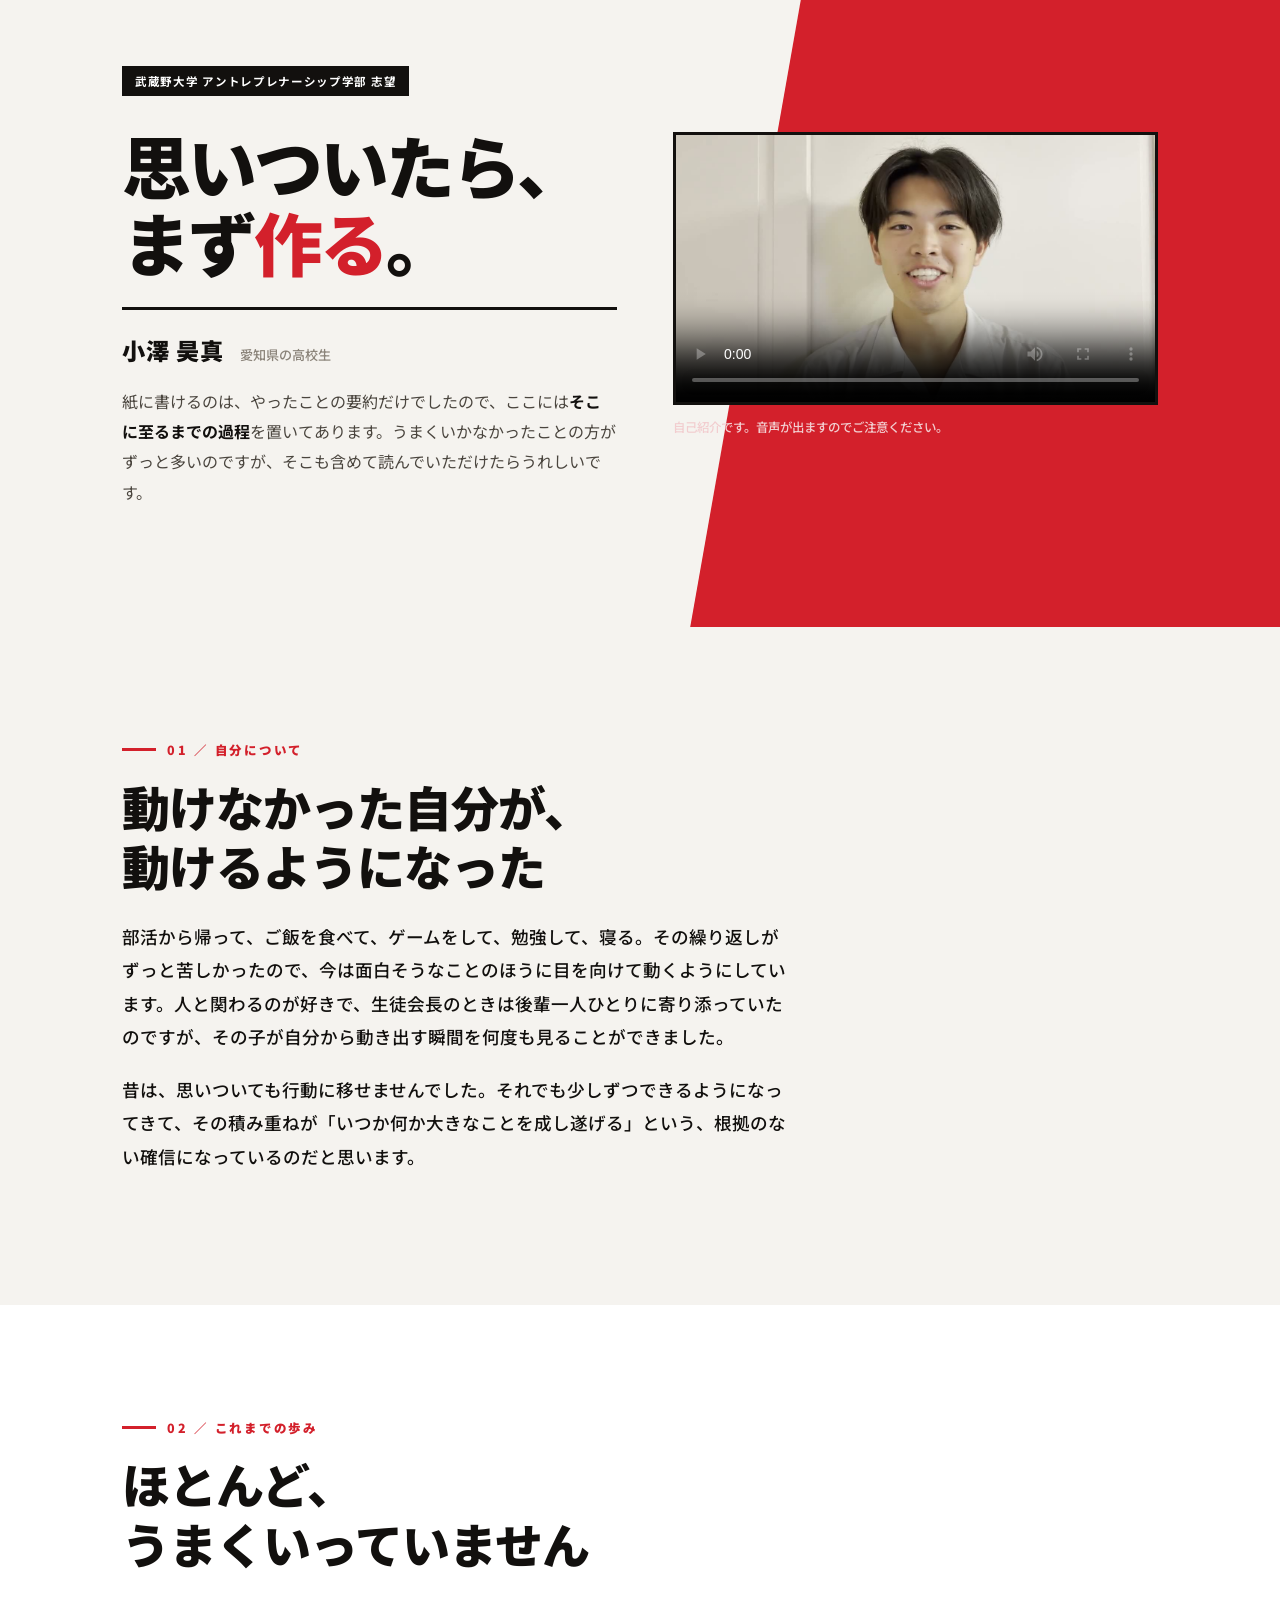
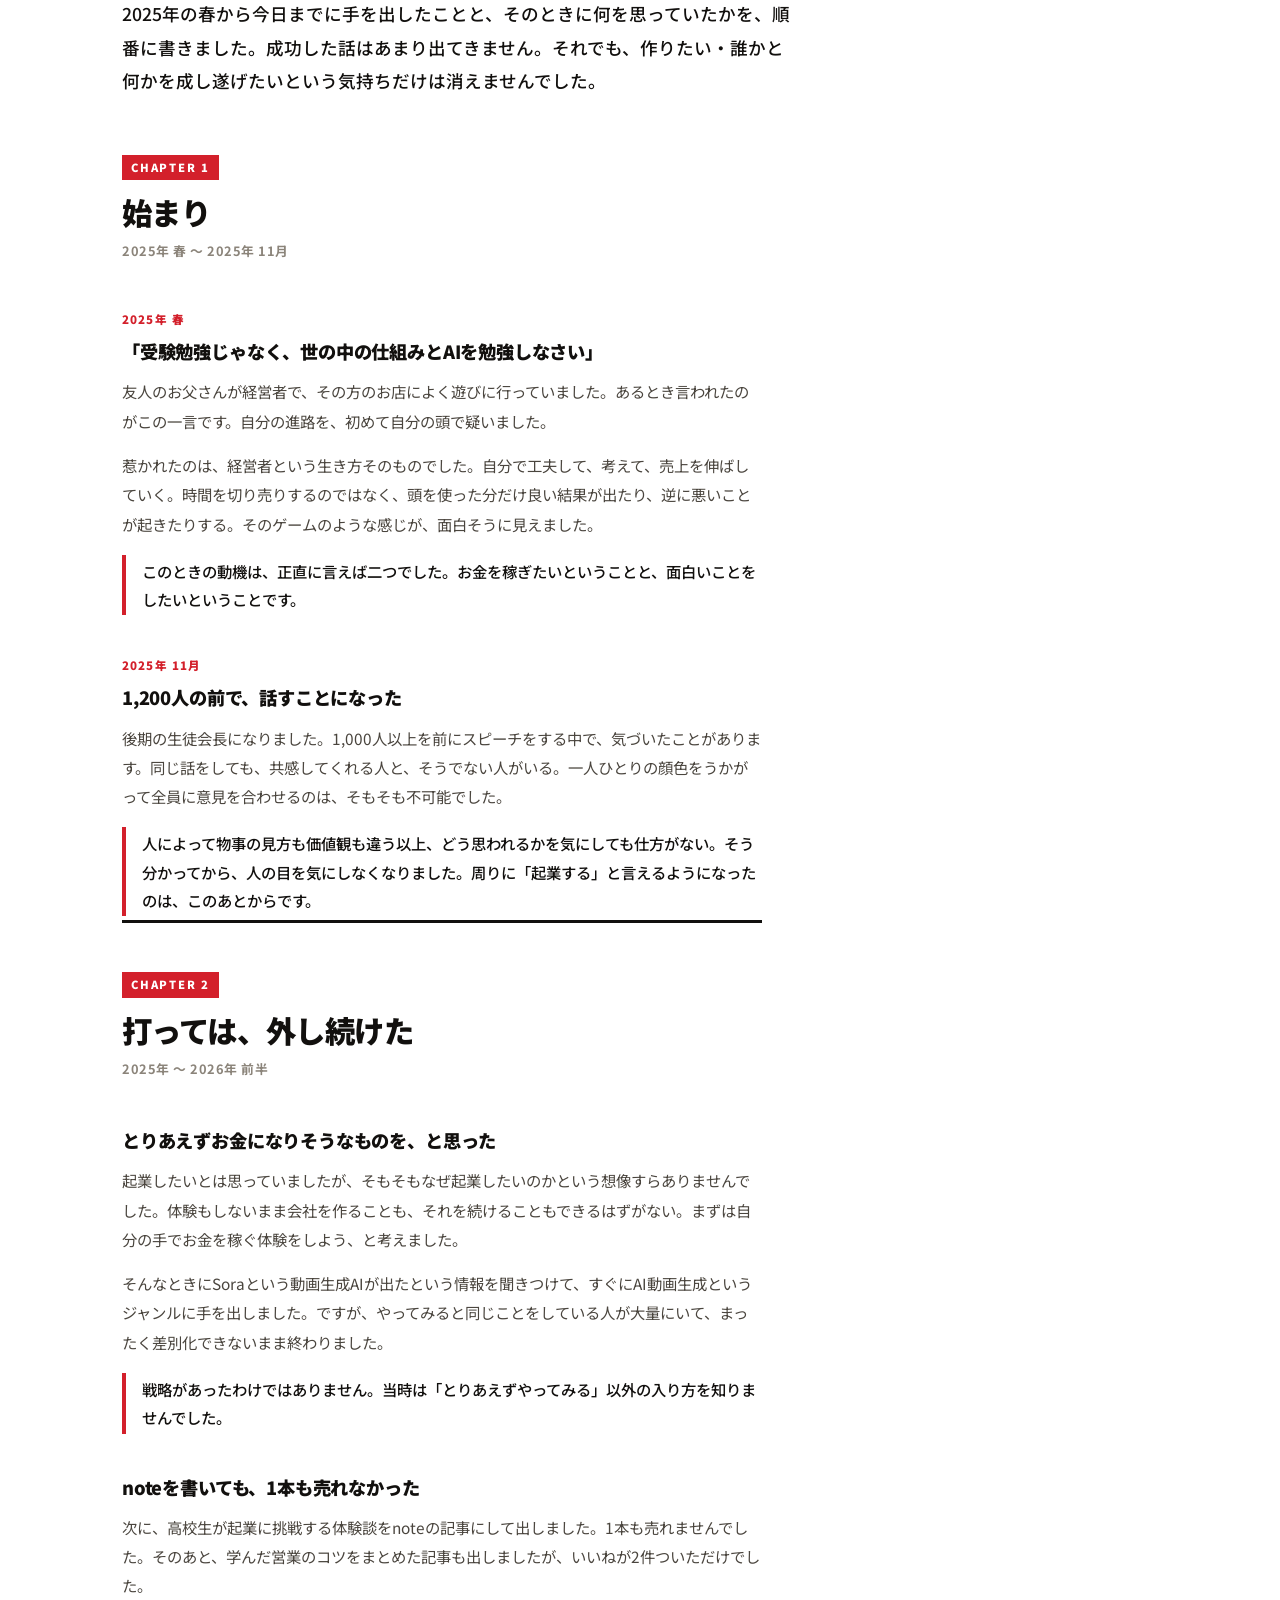
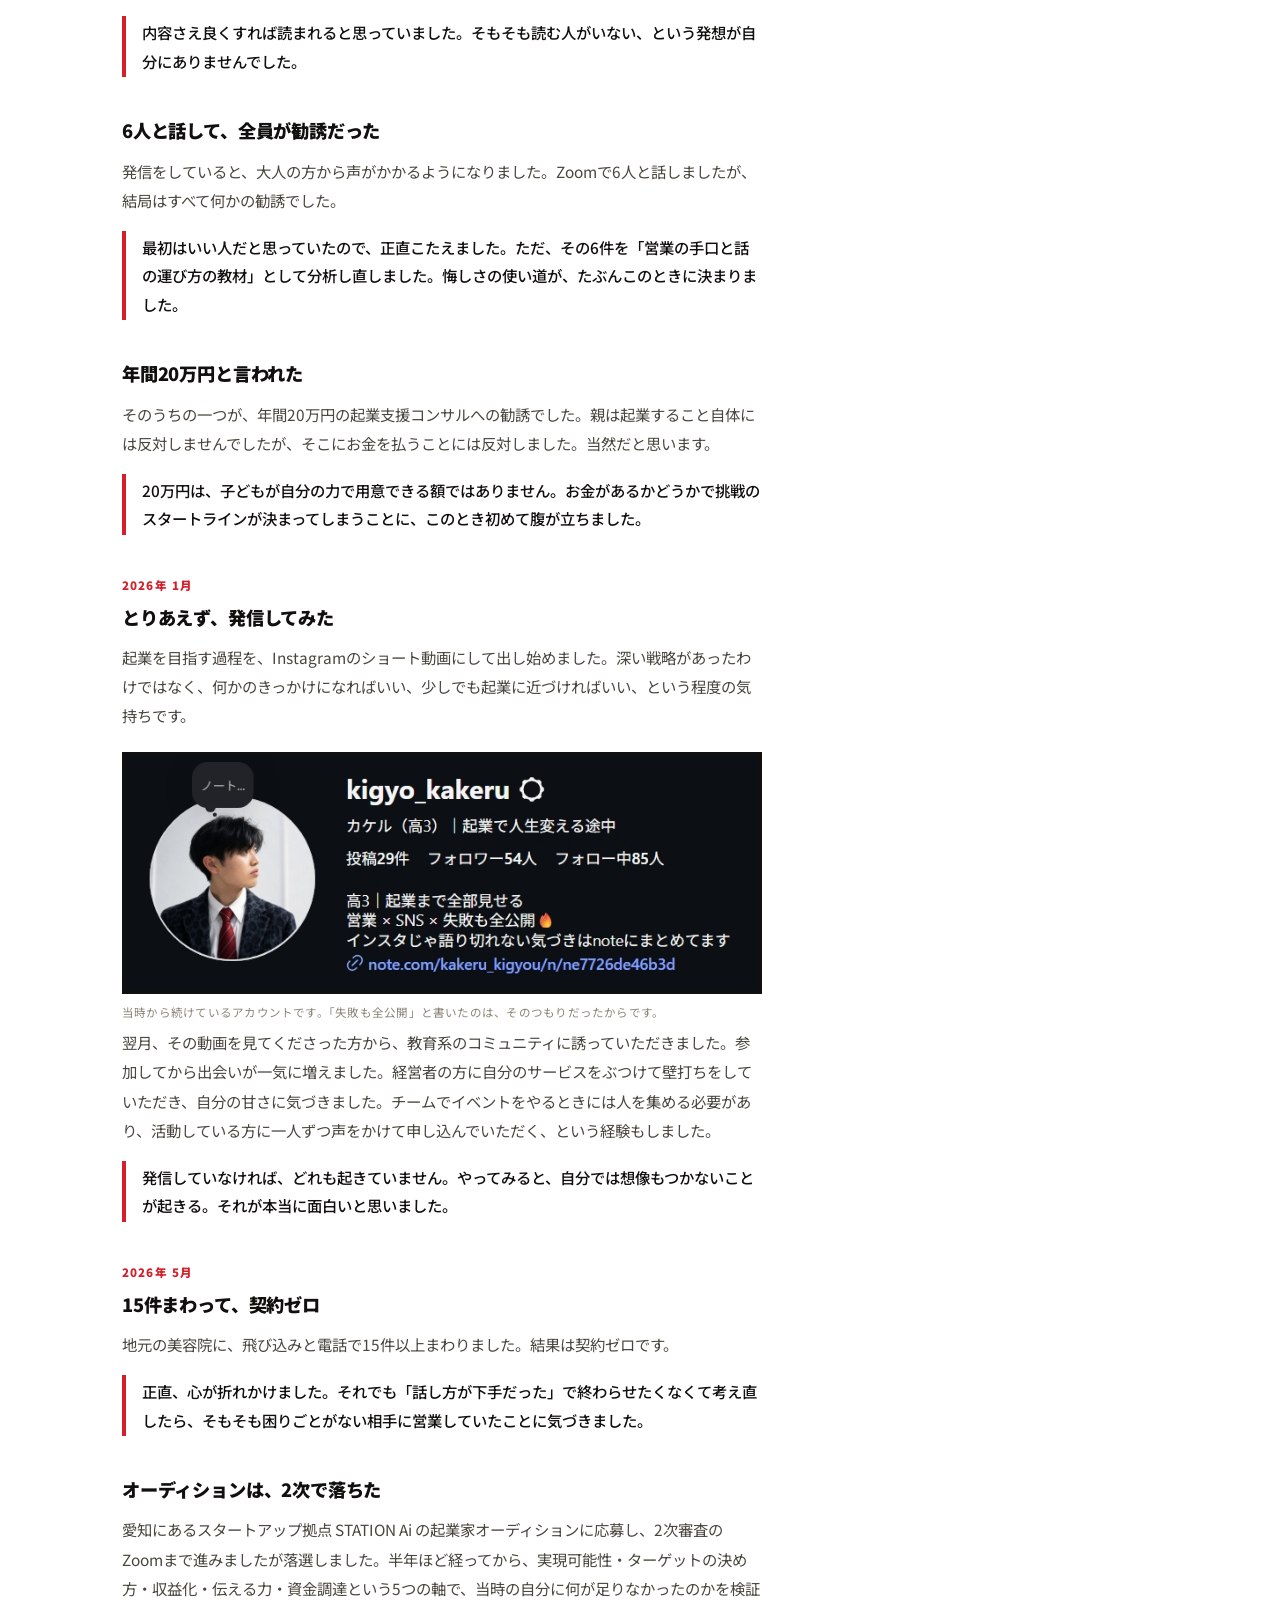
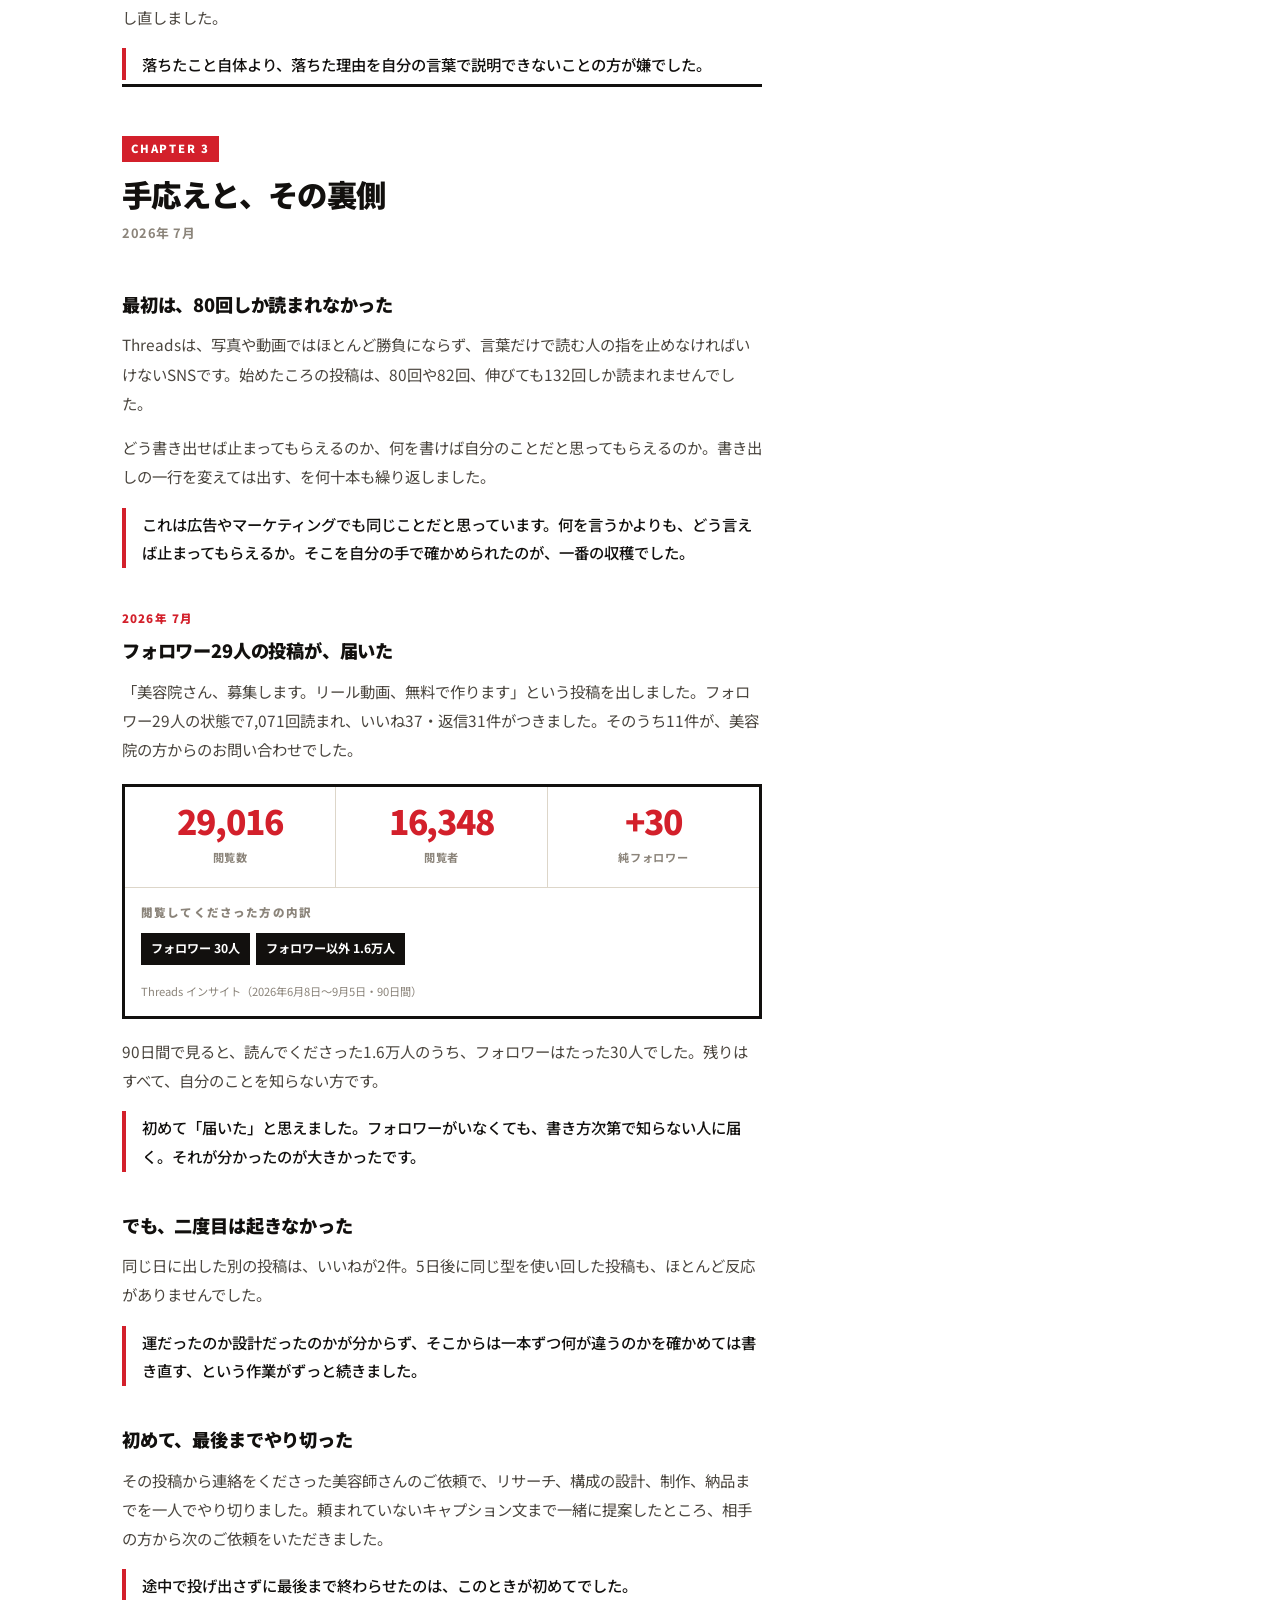
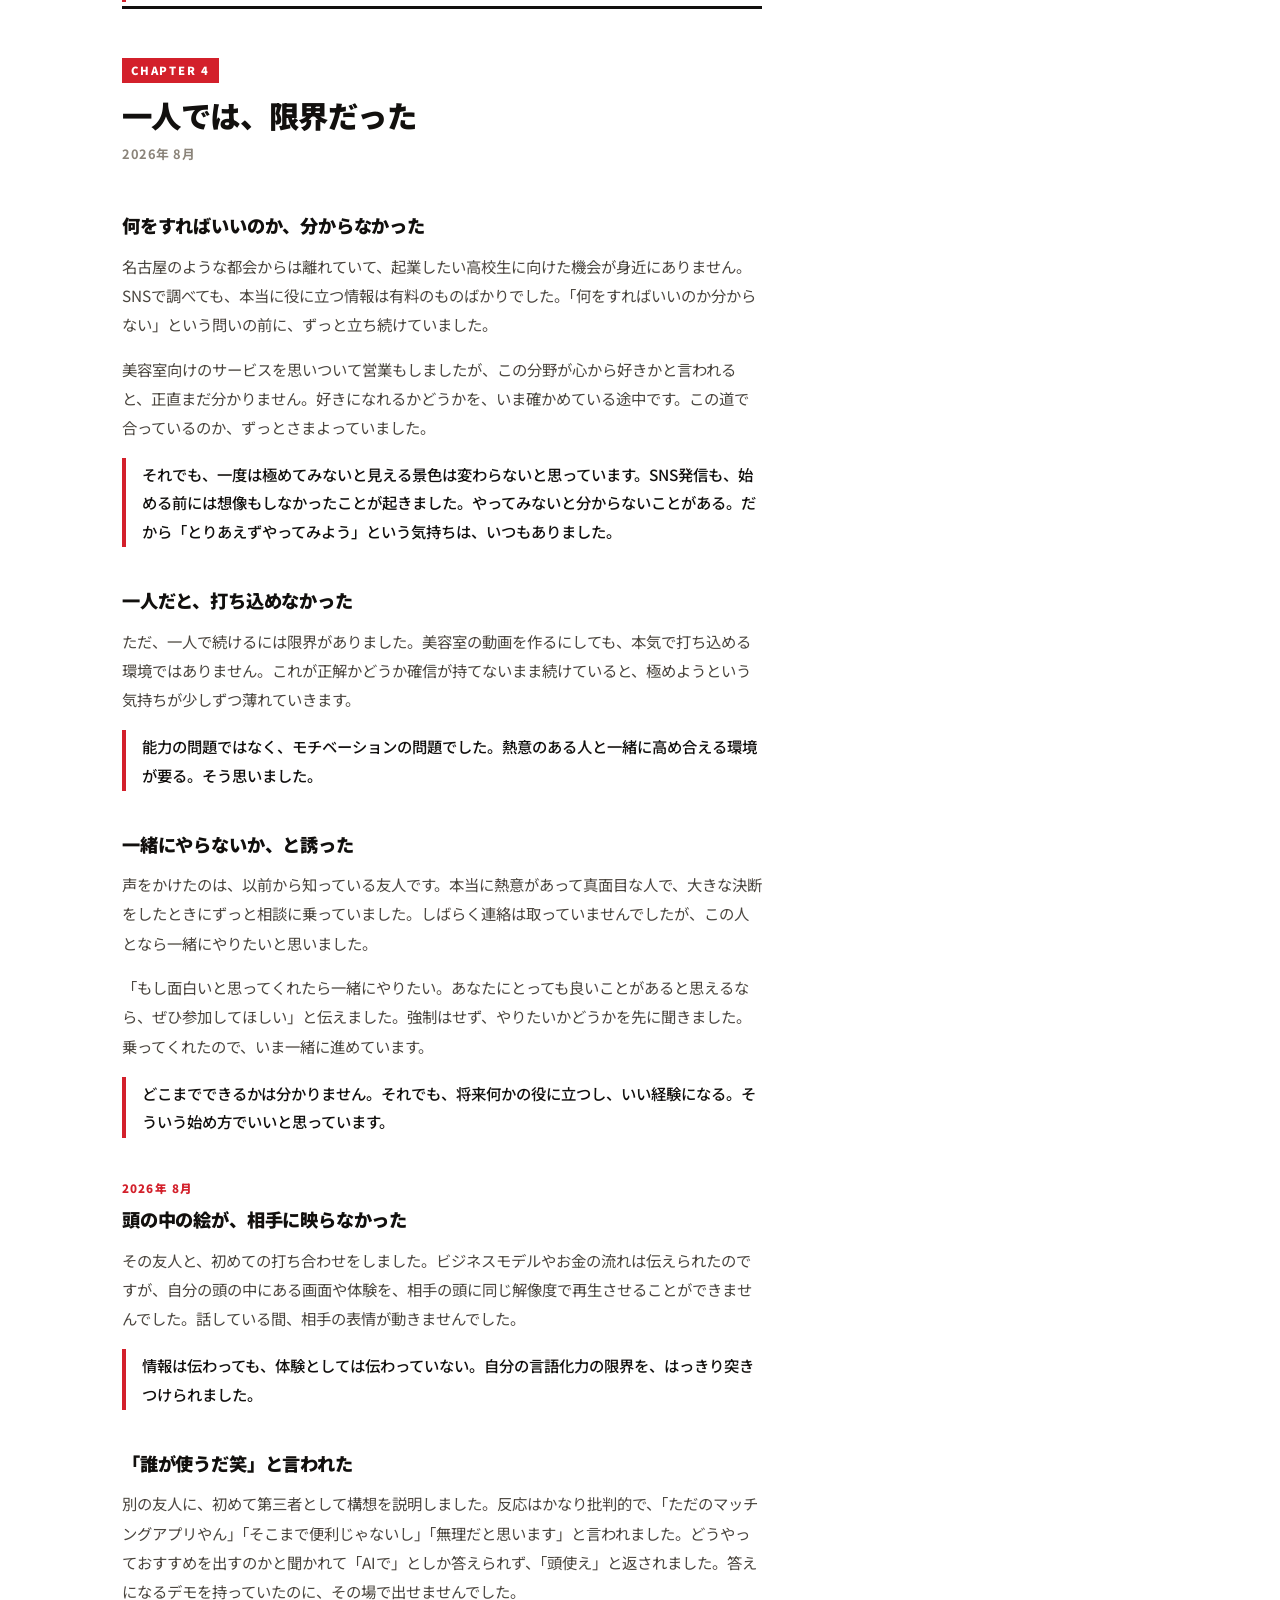
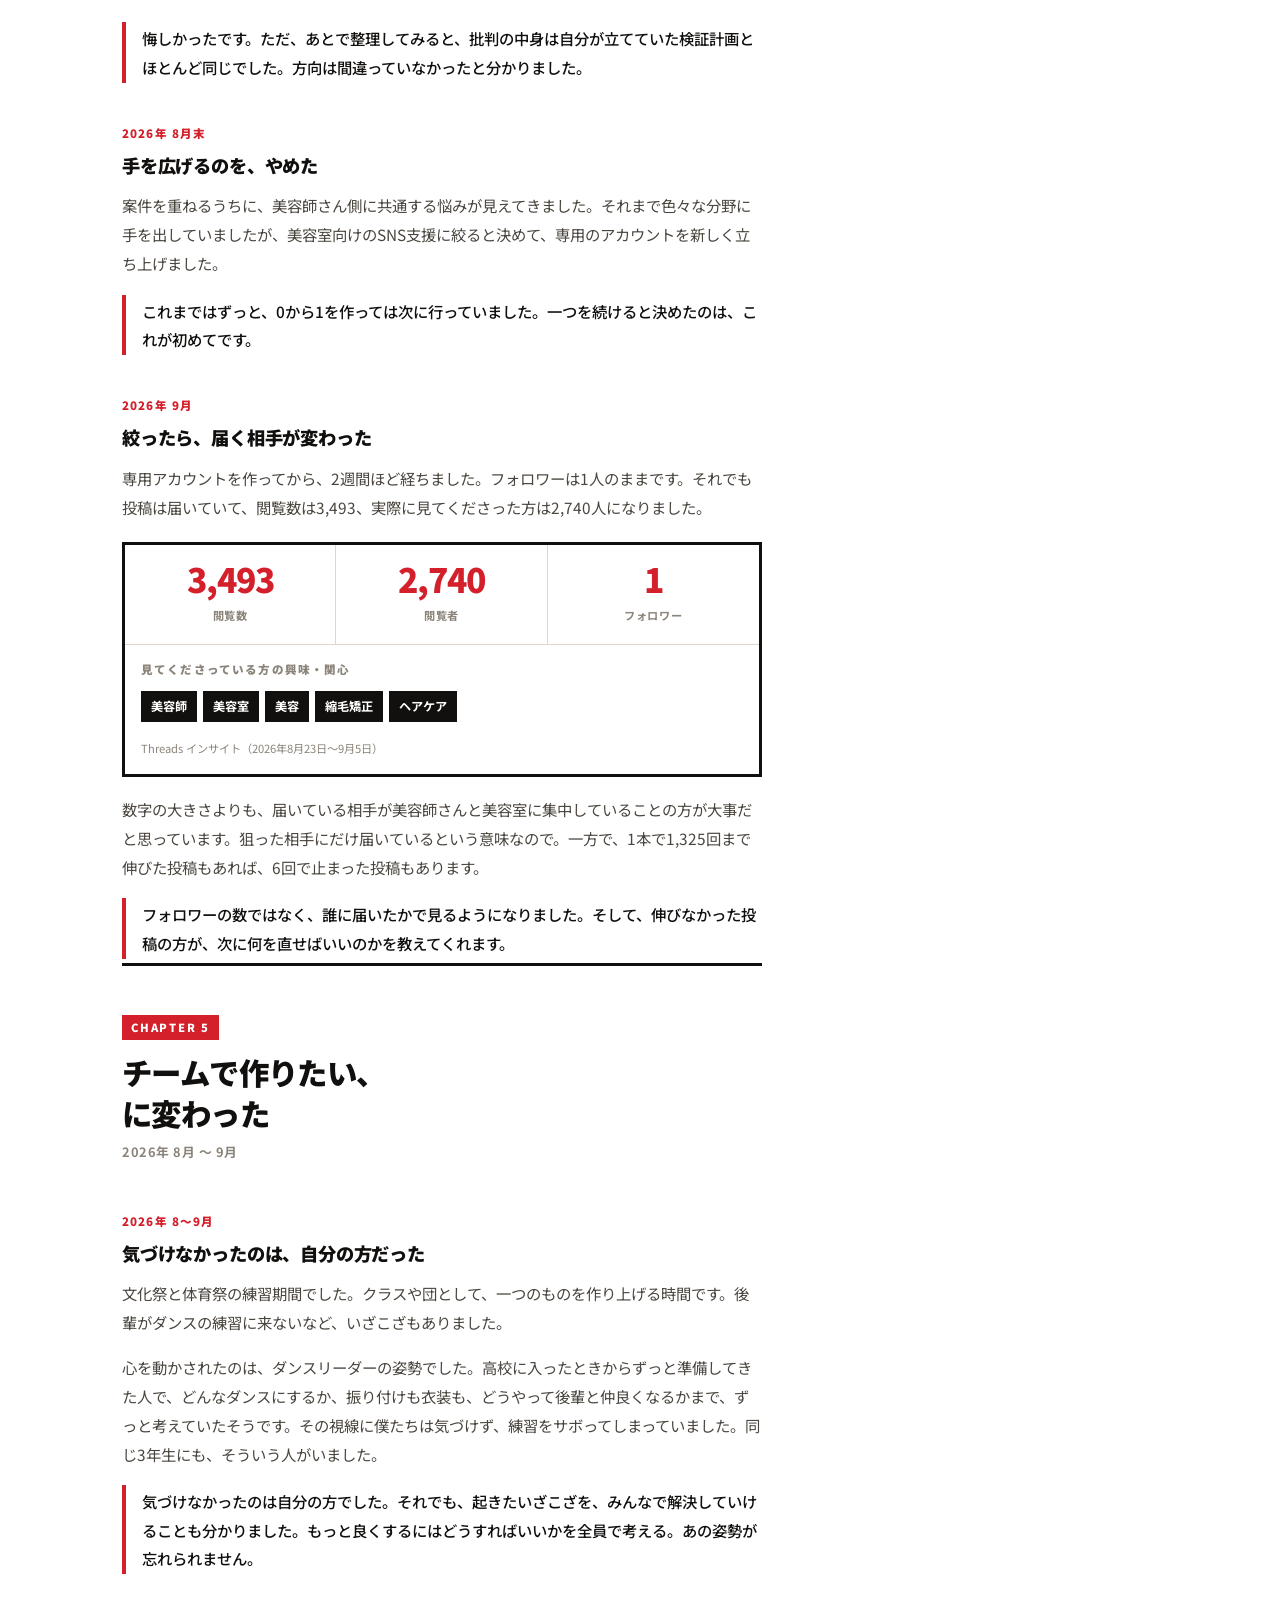
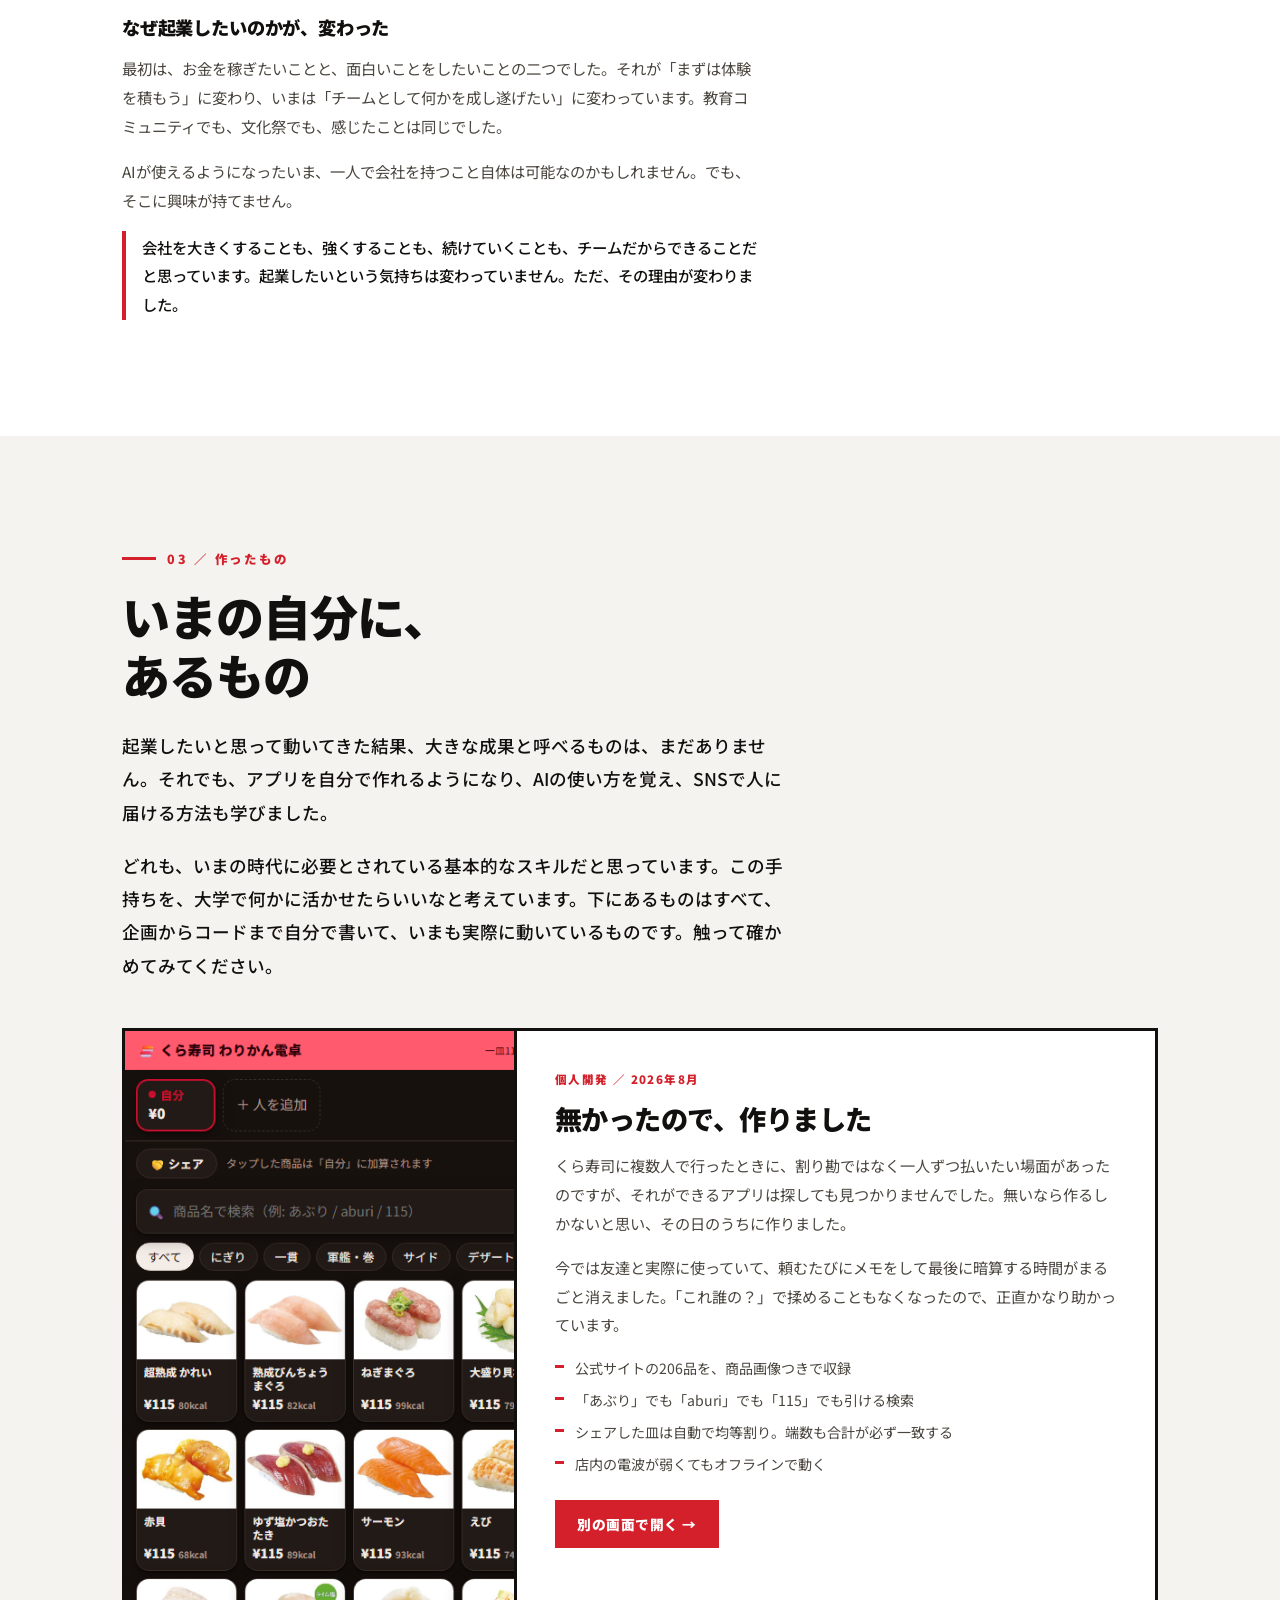
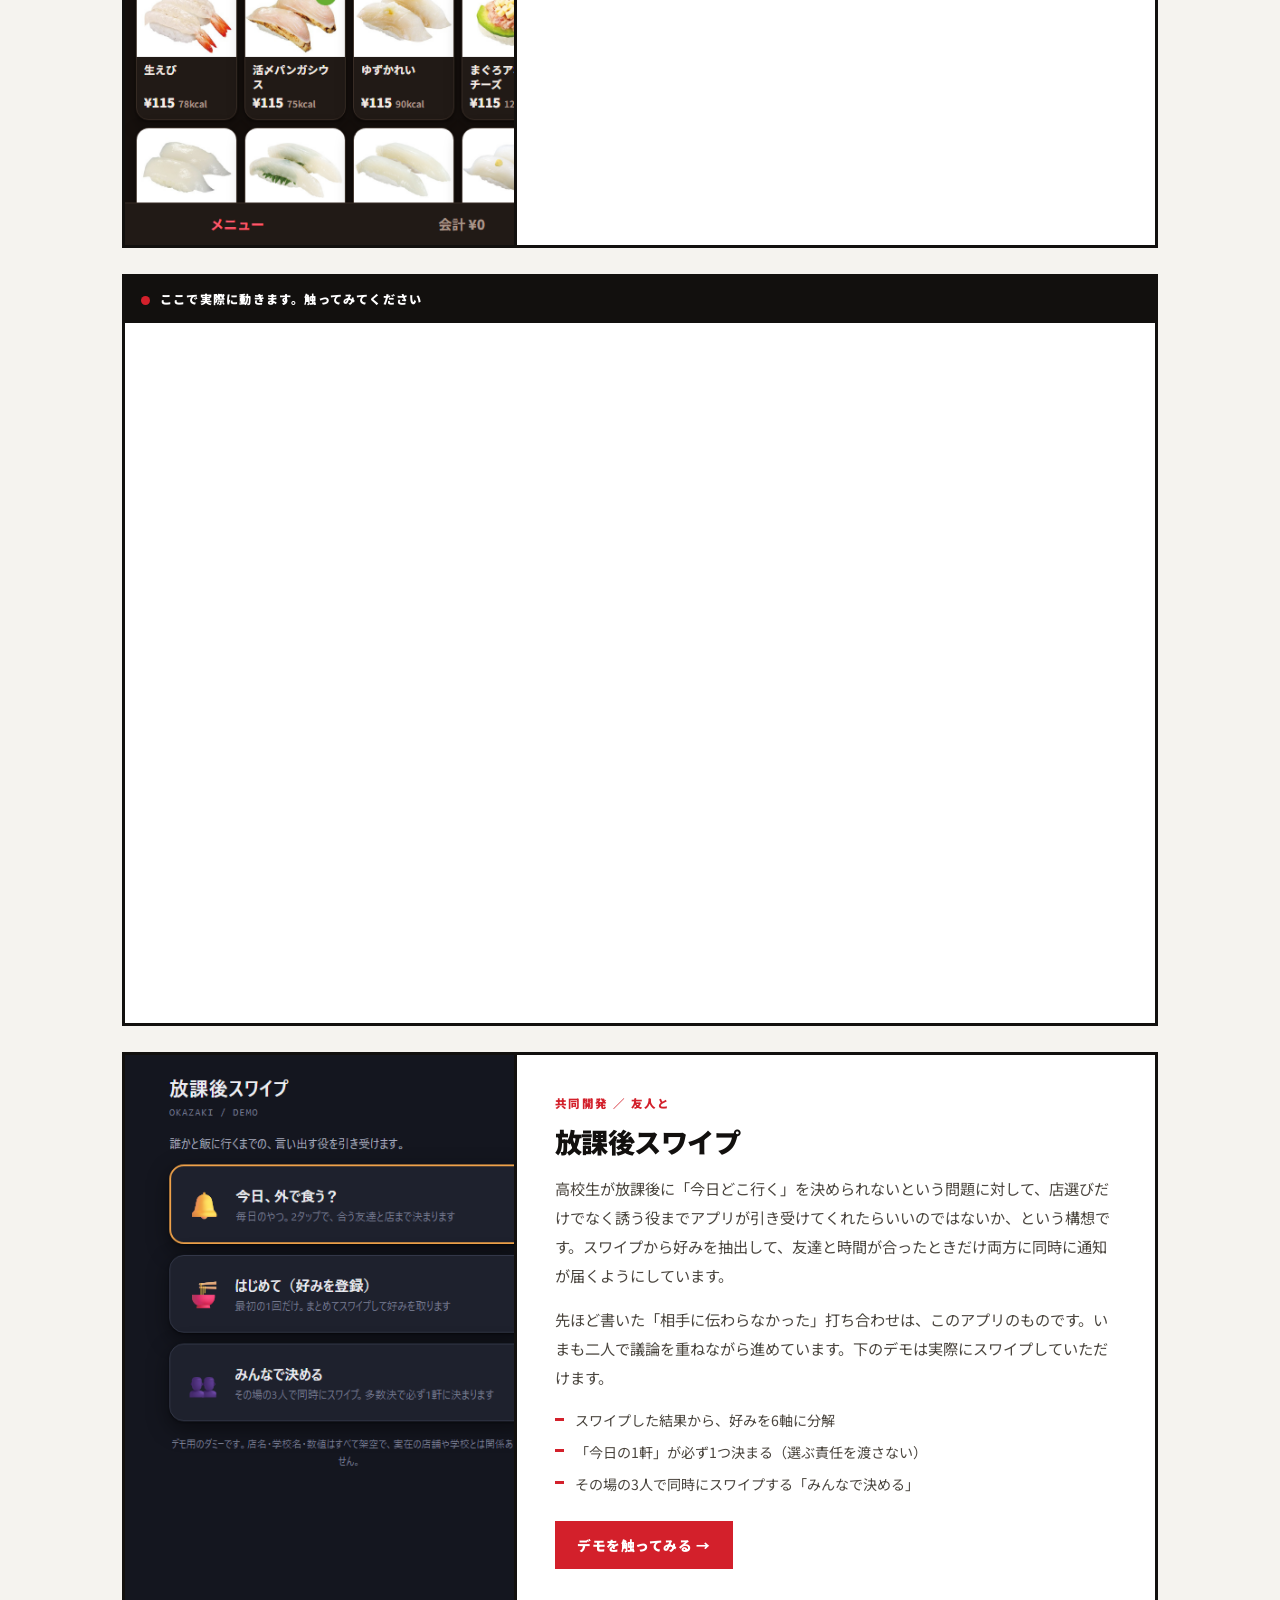
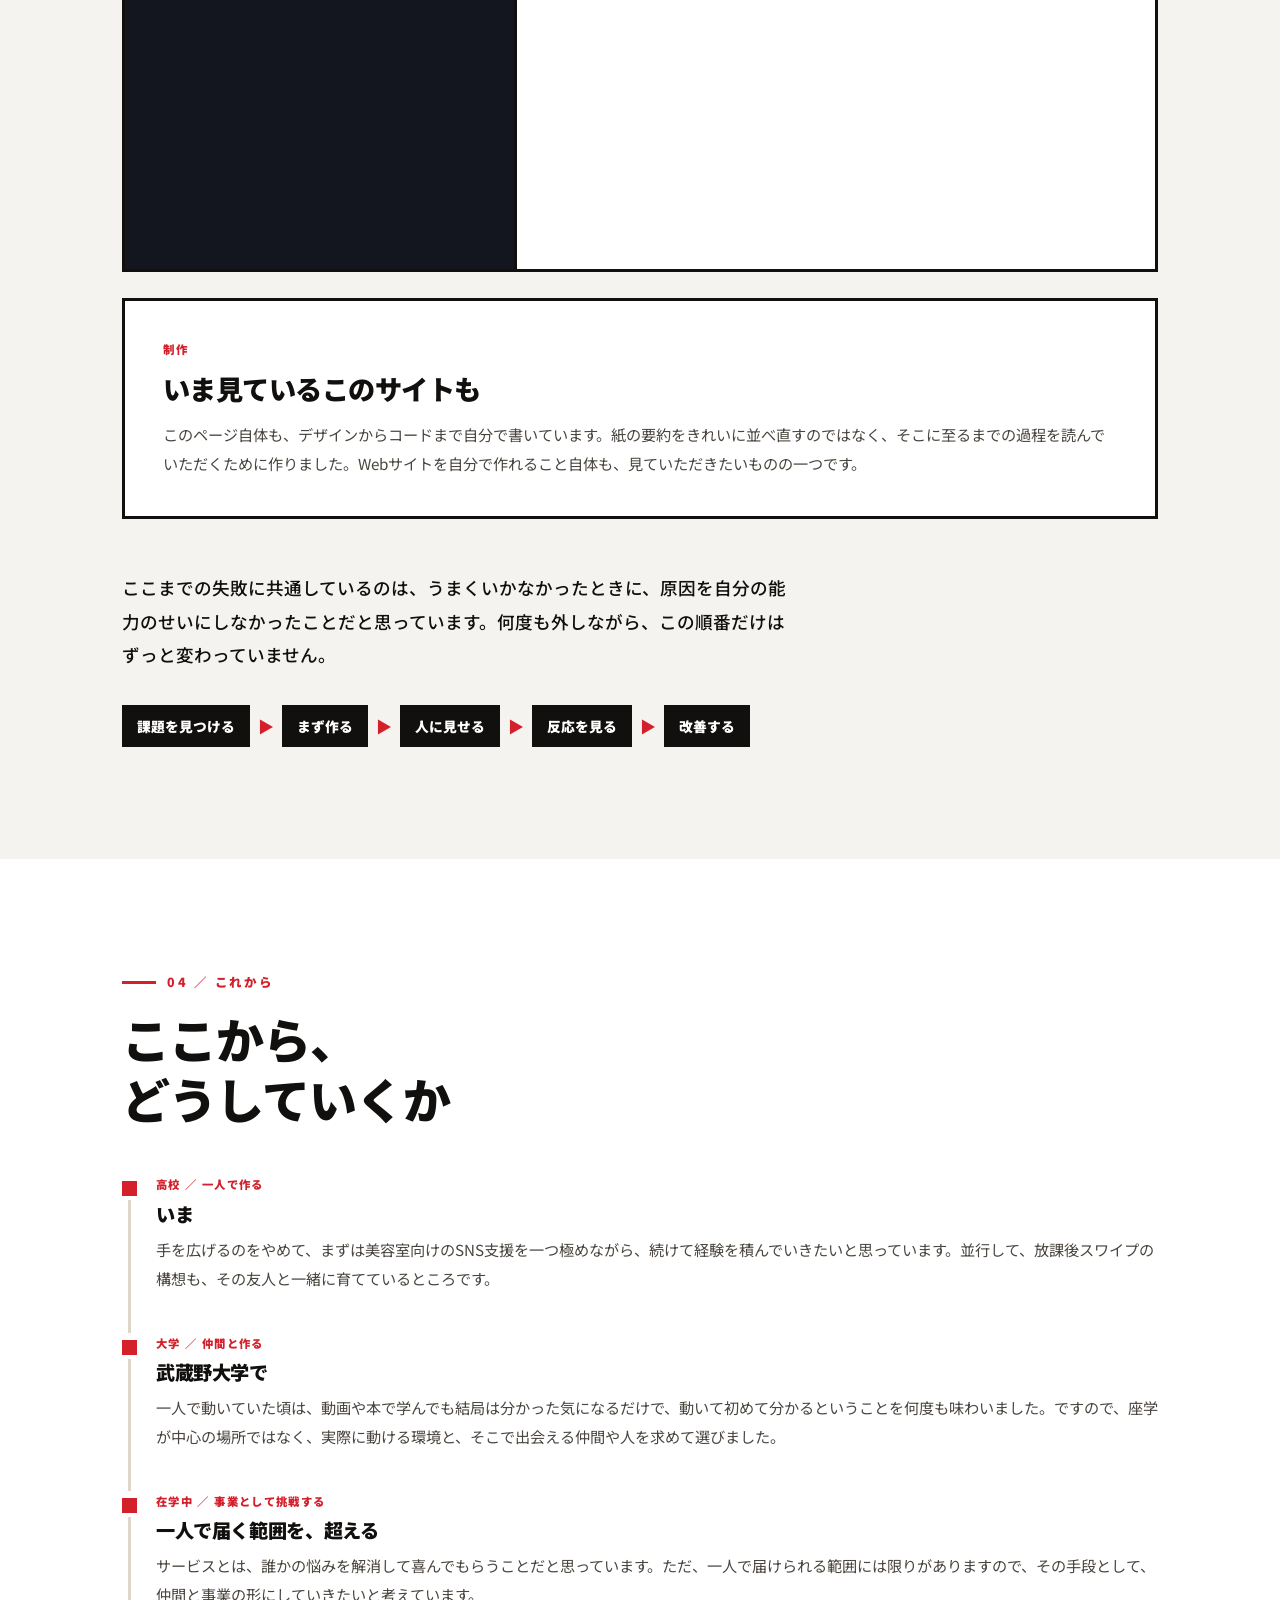
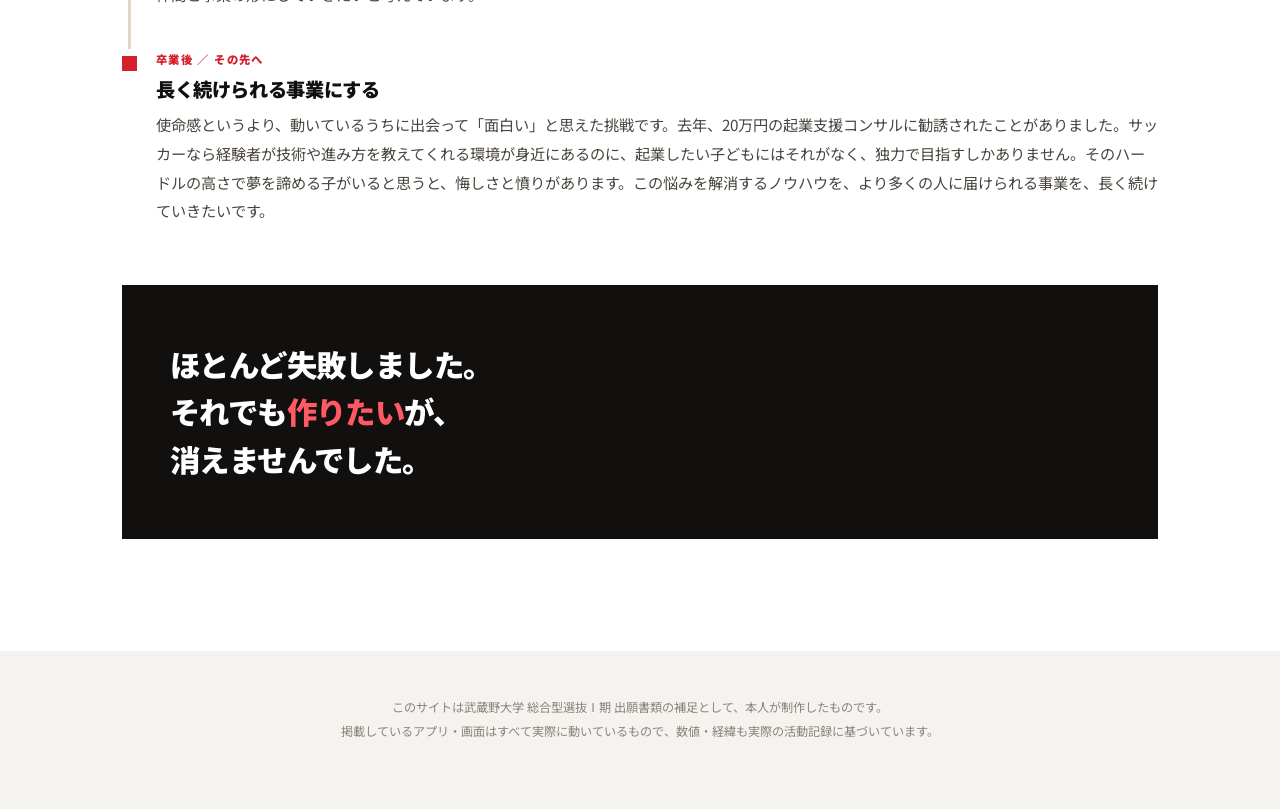
==== commit 393f69de: "ポートフォリオ: 自己紹介動画をヒーローに配置 - 4K HEVC 56MB の元データを 720p H.264 1.7MB に変換（全ブラウザで再生可能に） - 複数あった音声トラックのうち通常のA" ====
--- a/musashino-portfolio/index.html
+++ b/musashino-portfolio/index.html
@@ -249,7 +249,7 @@
       </div>
       <div class="hero-media">
         <div class="video-box">
-          <video id="heroVideo" playsinline controls style="display:none"></video>
+          <video id="heroVideo" playsinline controls preload="metadata" poster="images/intro-poster.jpg" style="display:none"></video>
           <div class="video-placeholder" id="heroPlaceholder">
             <div class="play"><svg viewBox="0 0 24 24"><path d="M8 5v14l11-7z"/></svg></div>
             <div class="msg">動画準備中</div>
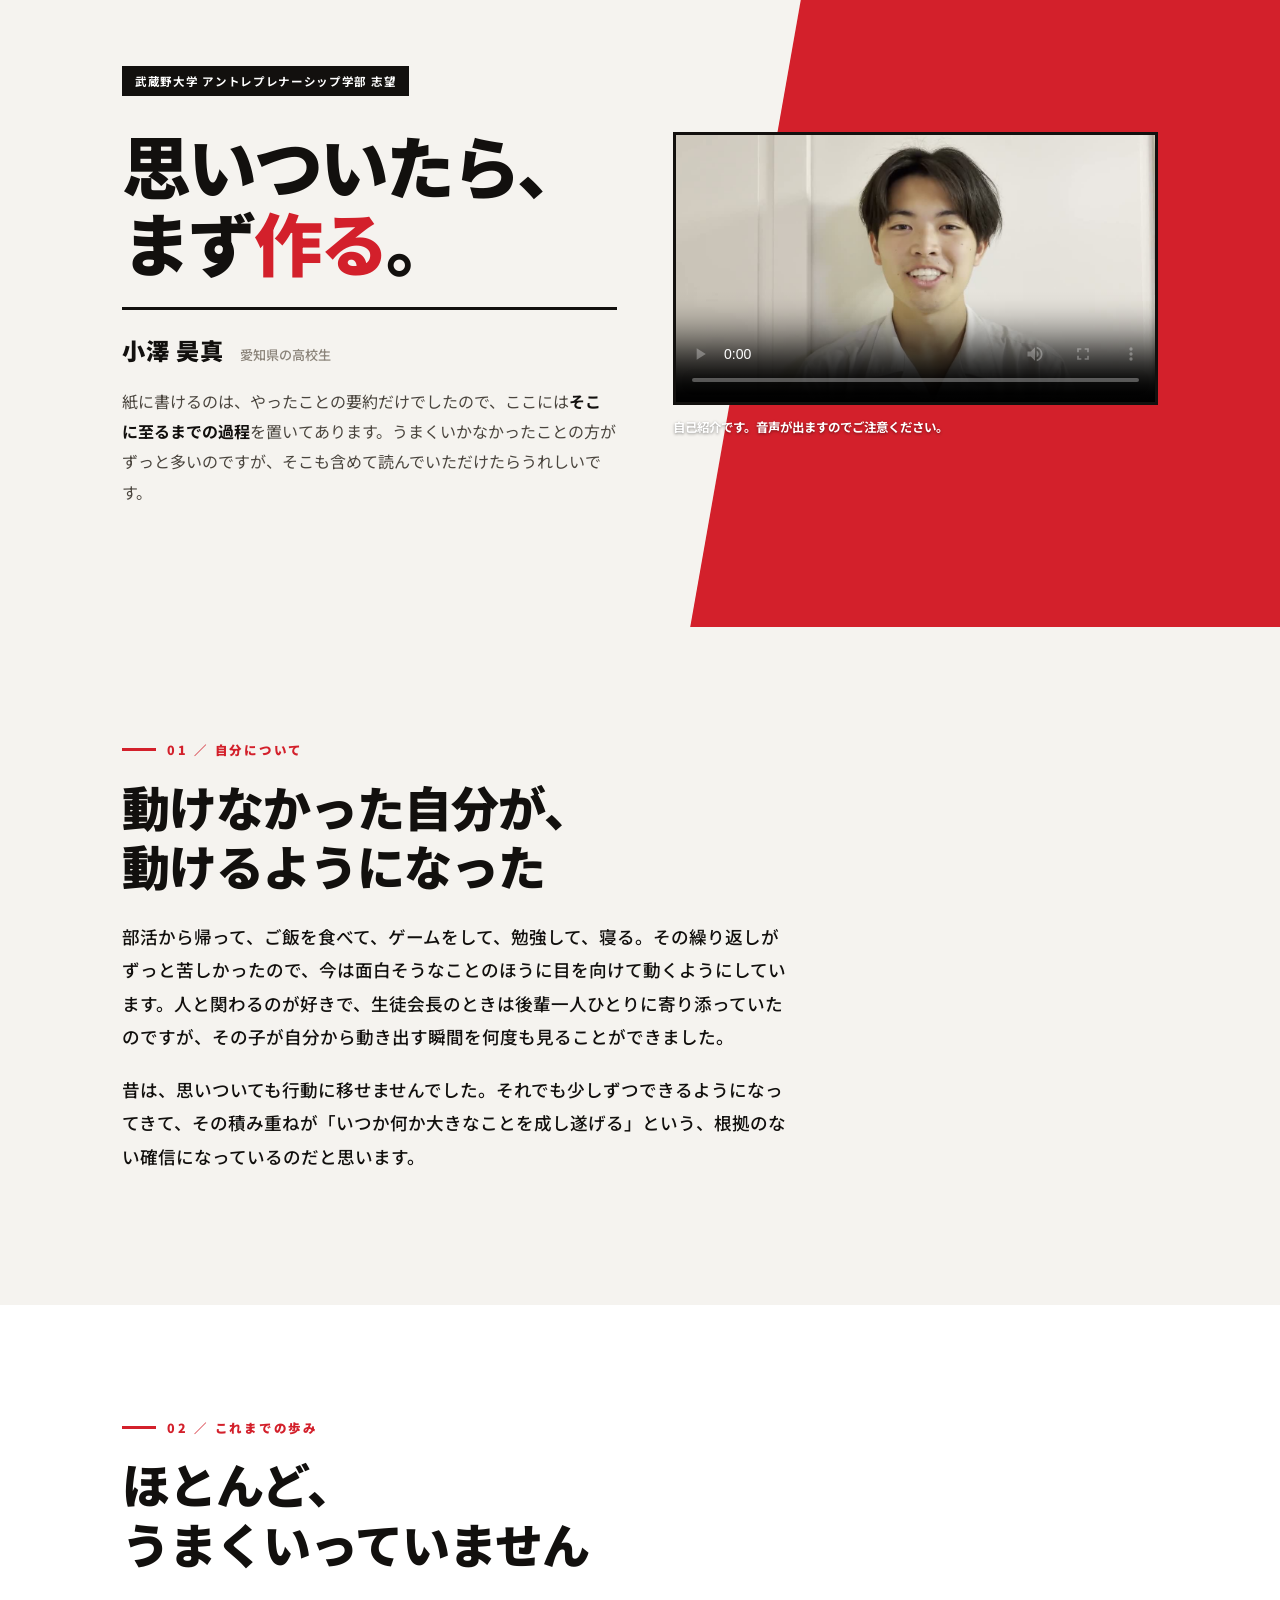
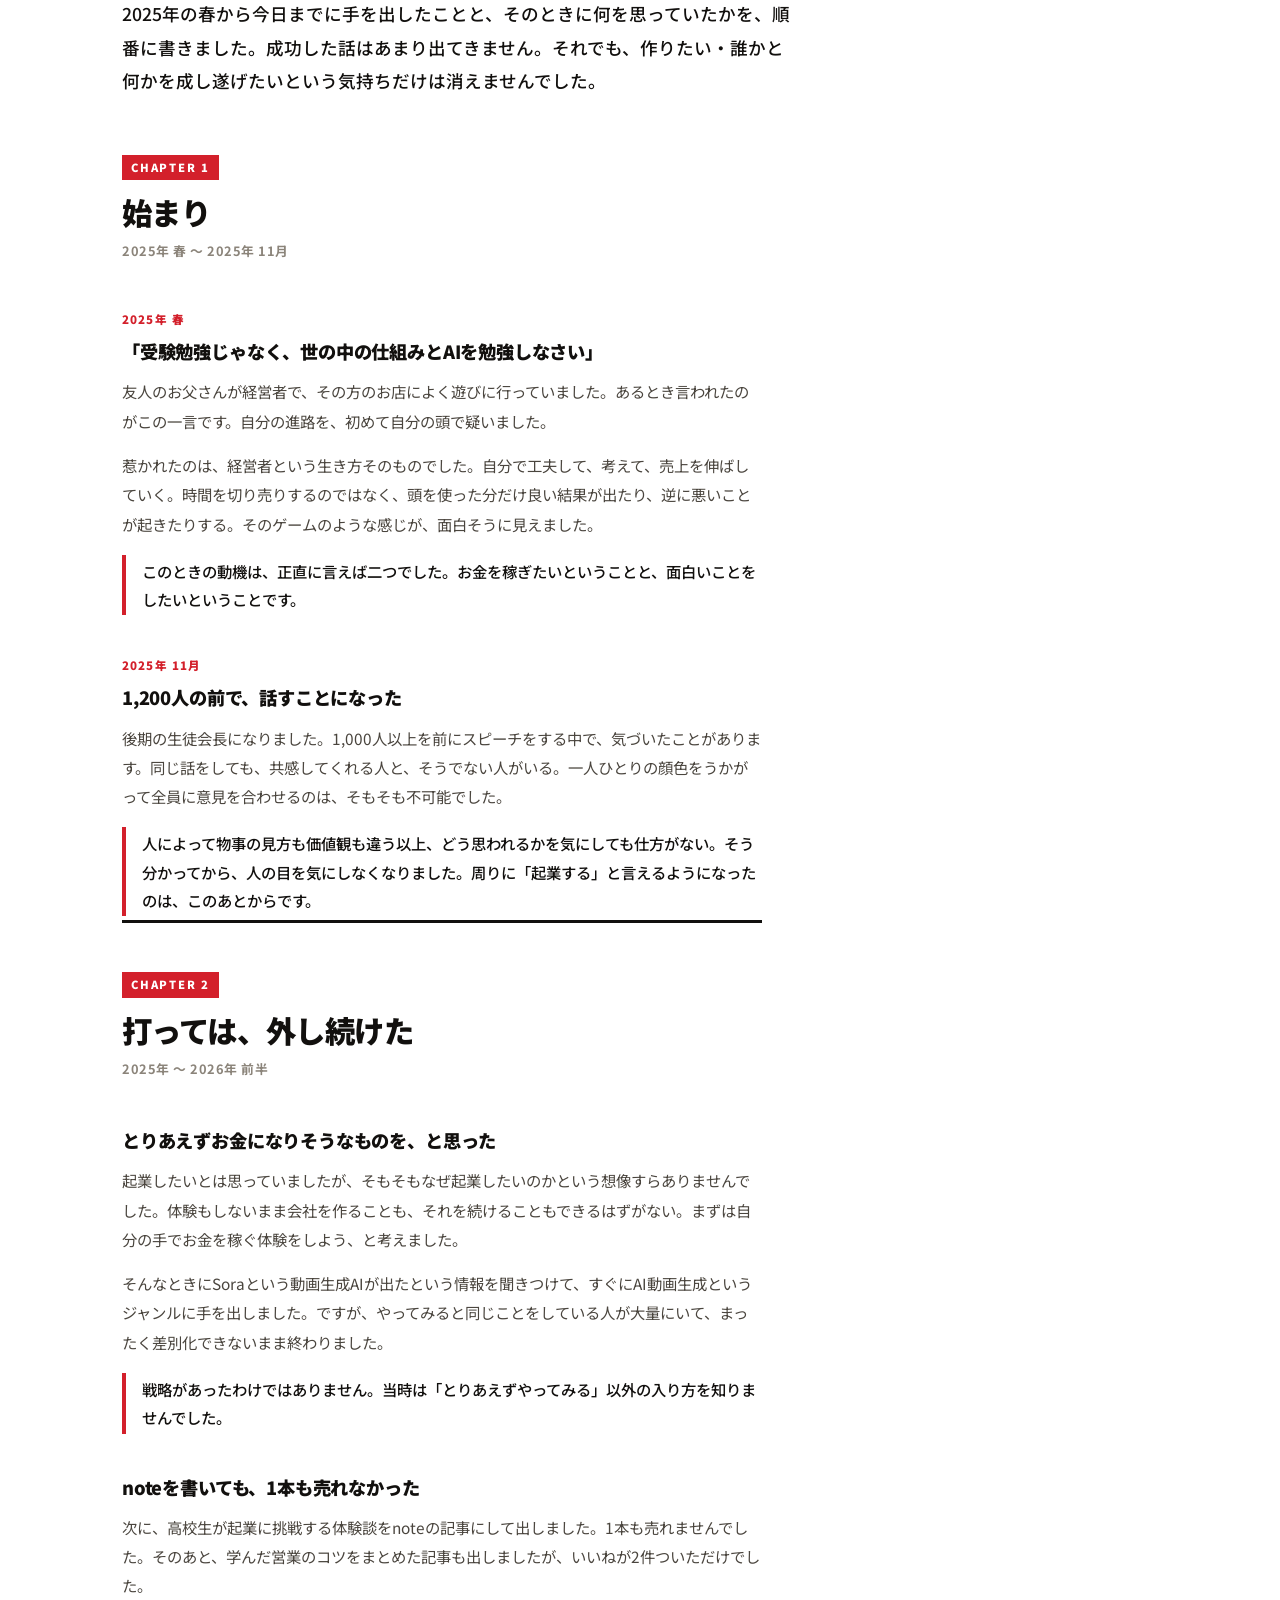
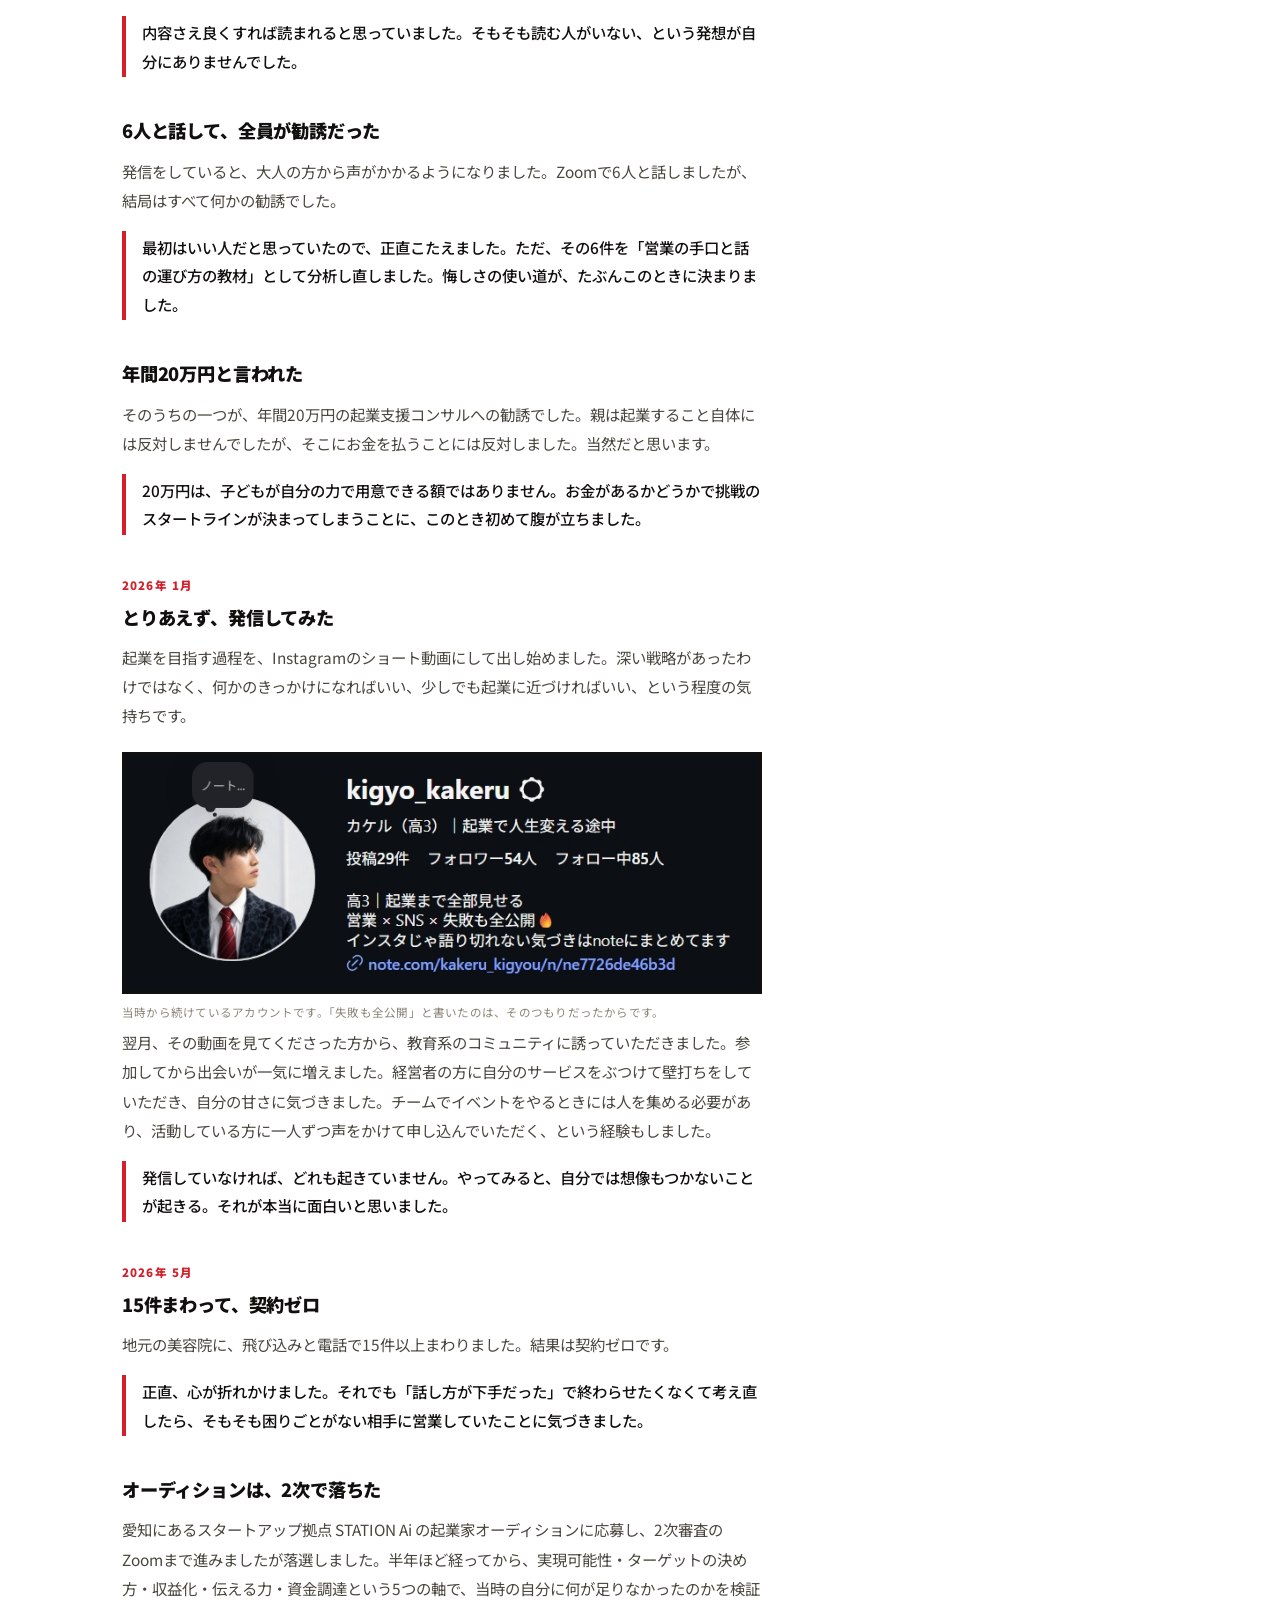
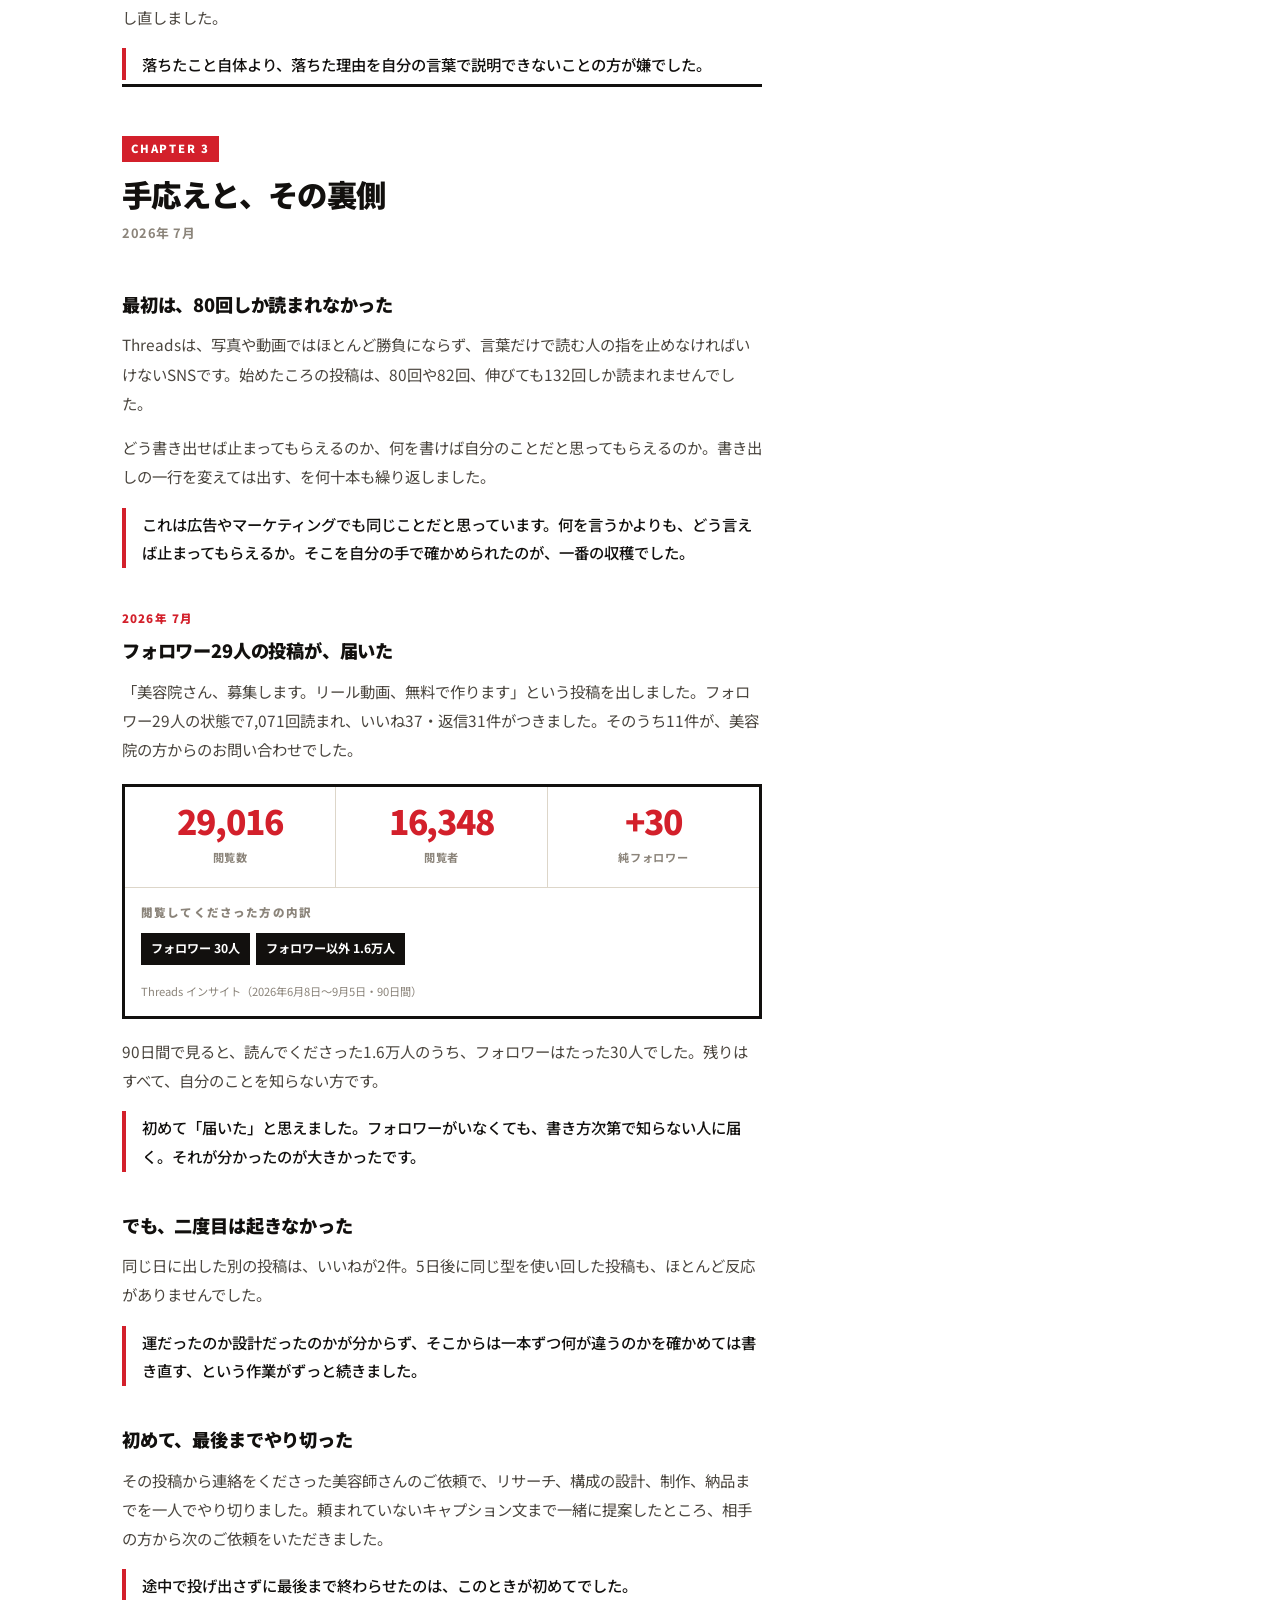
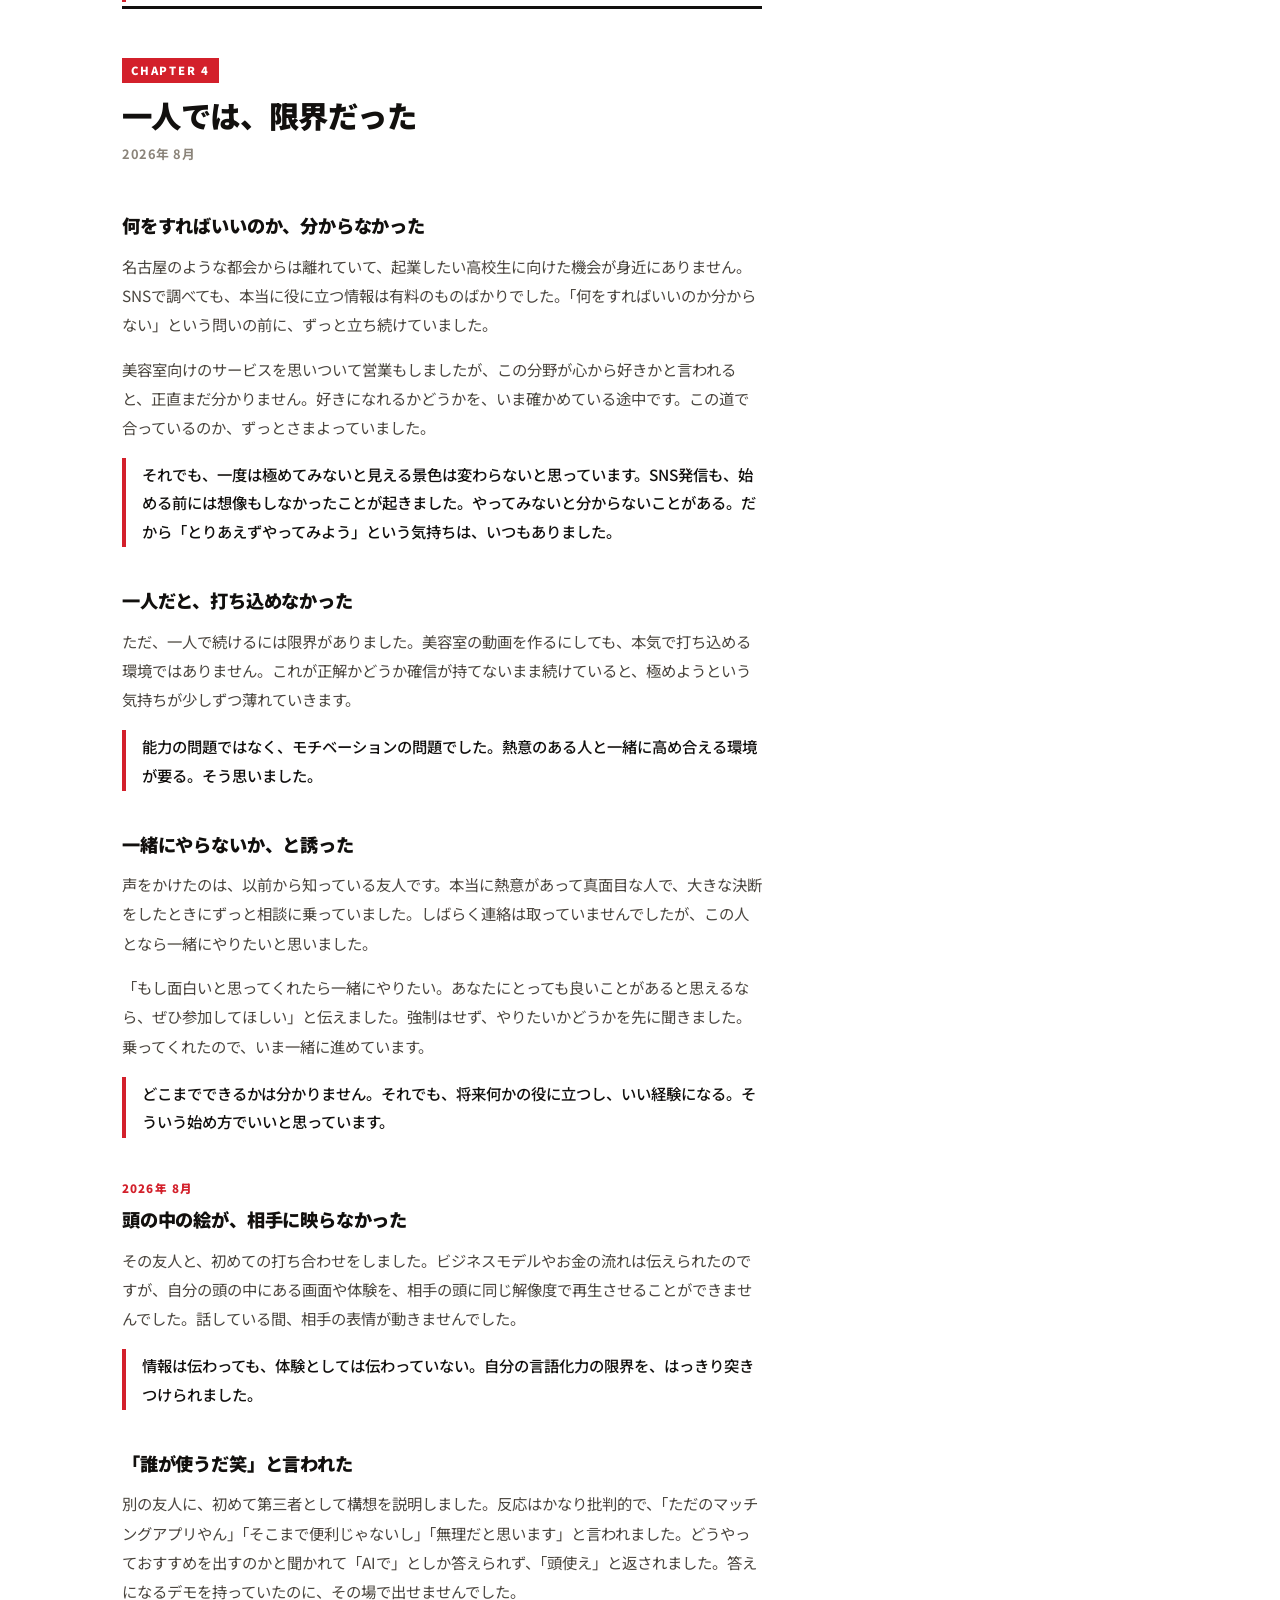
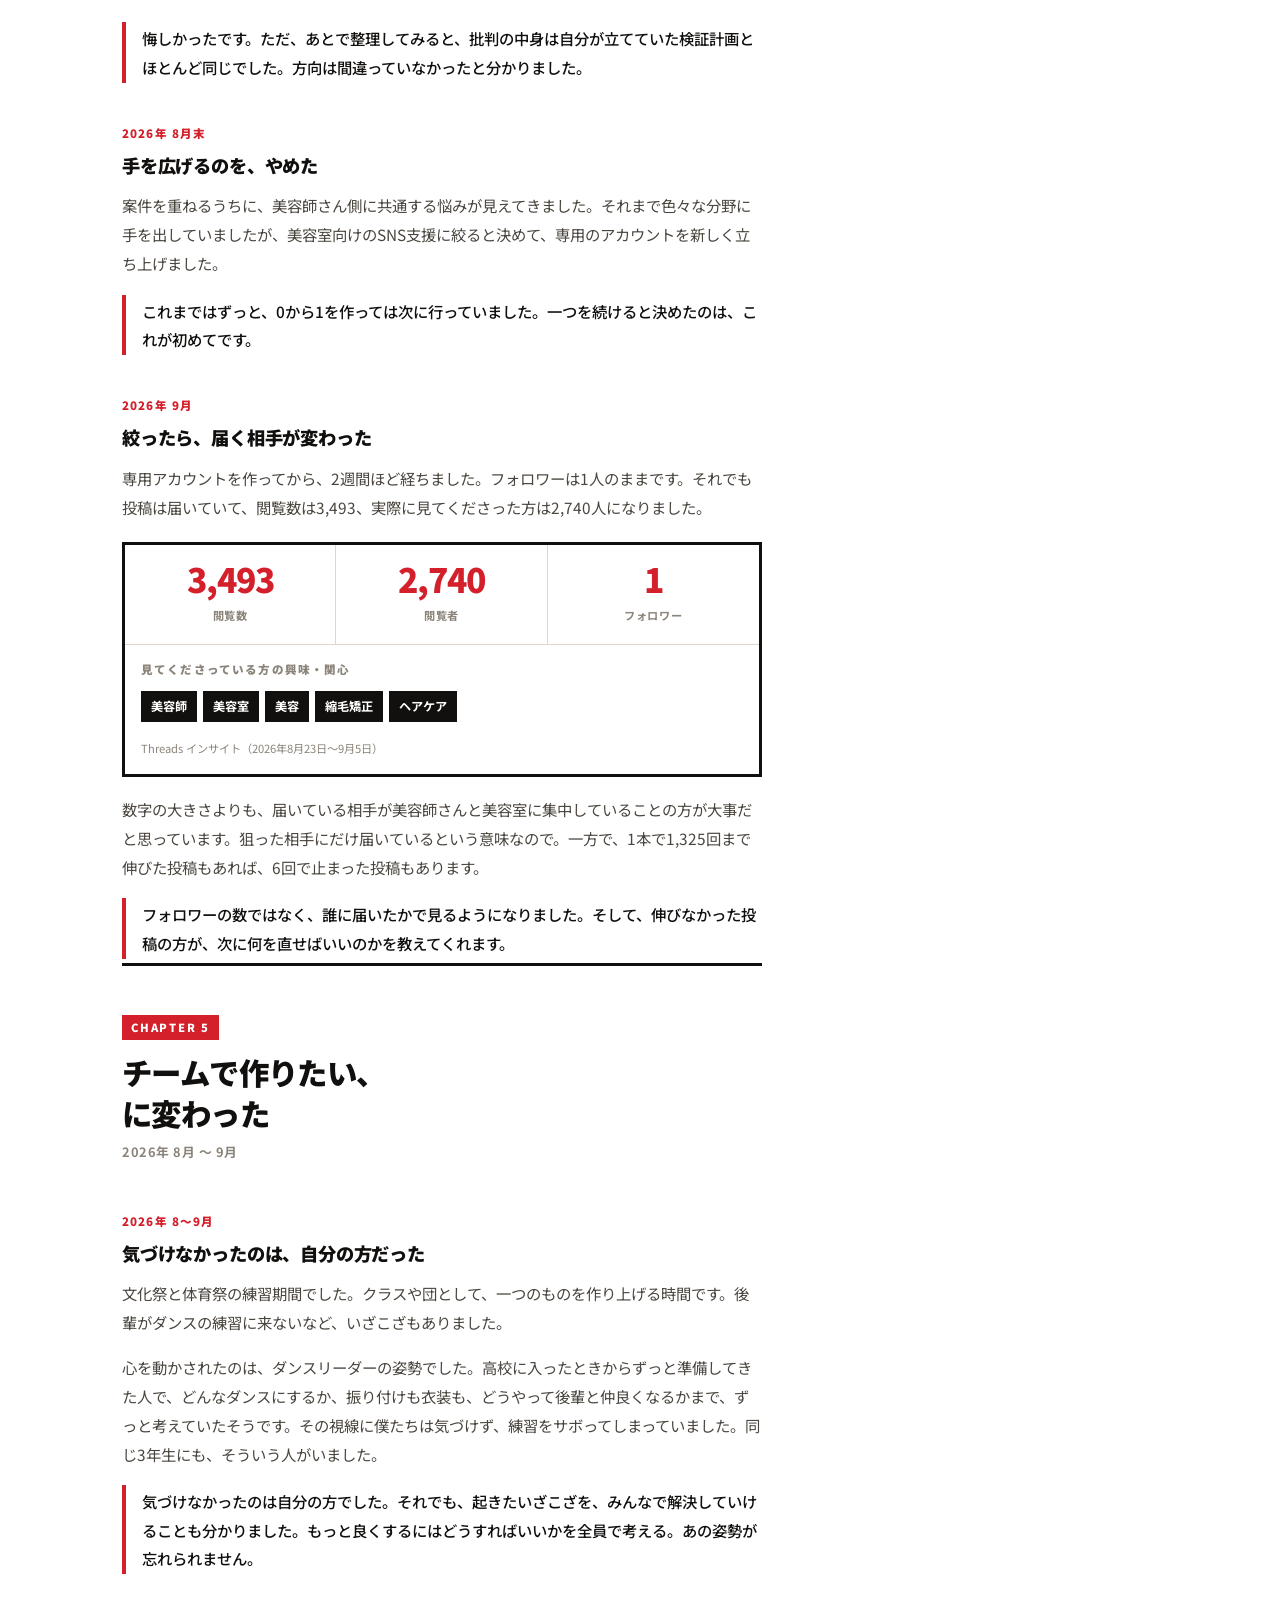
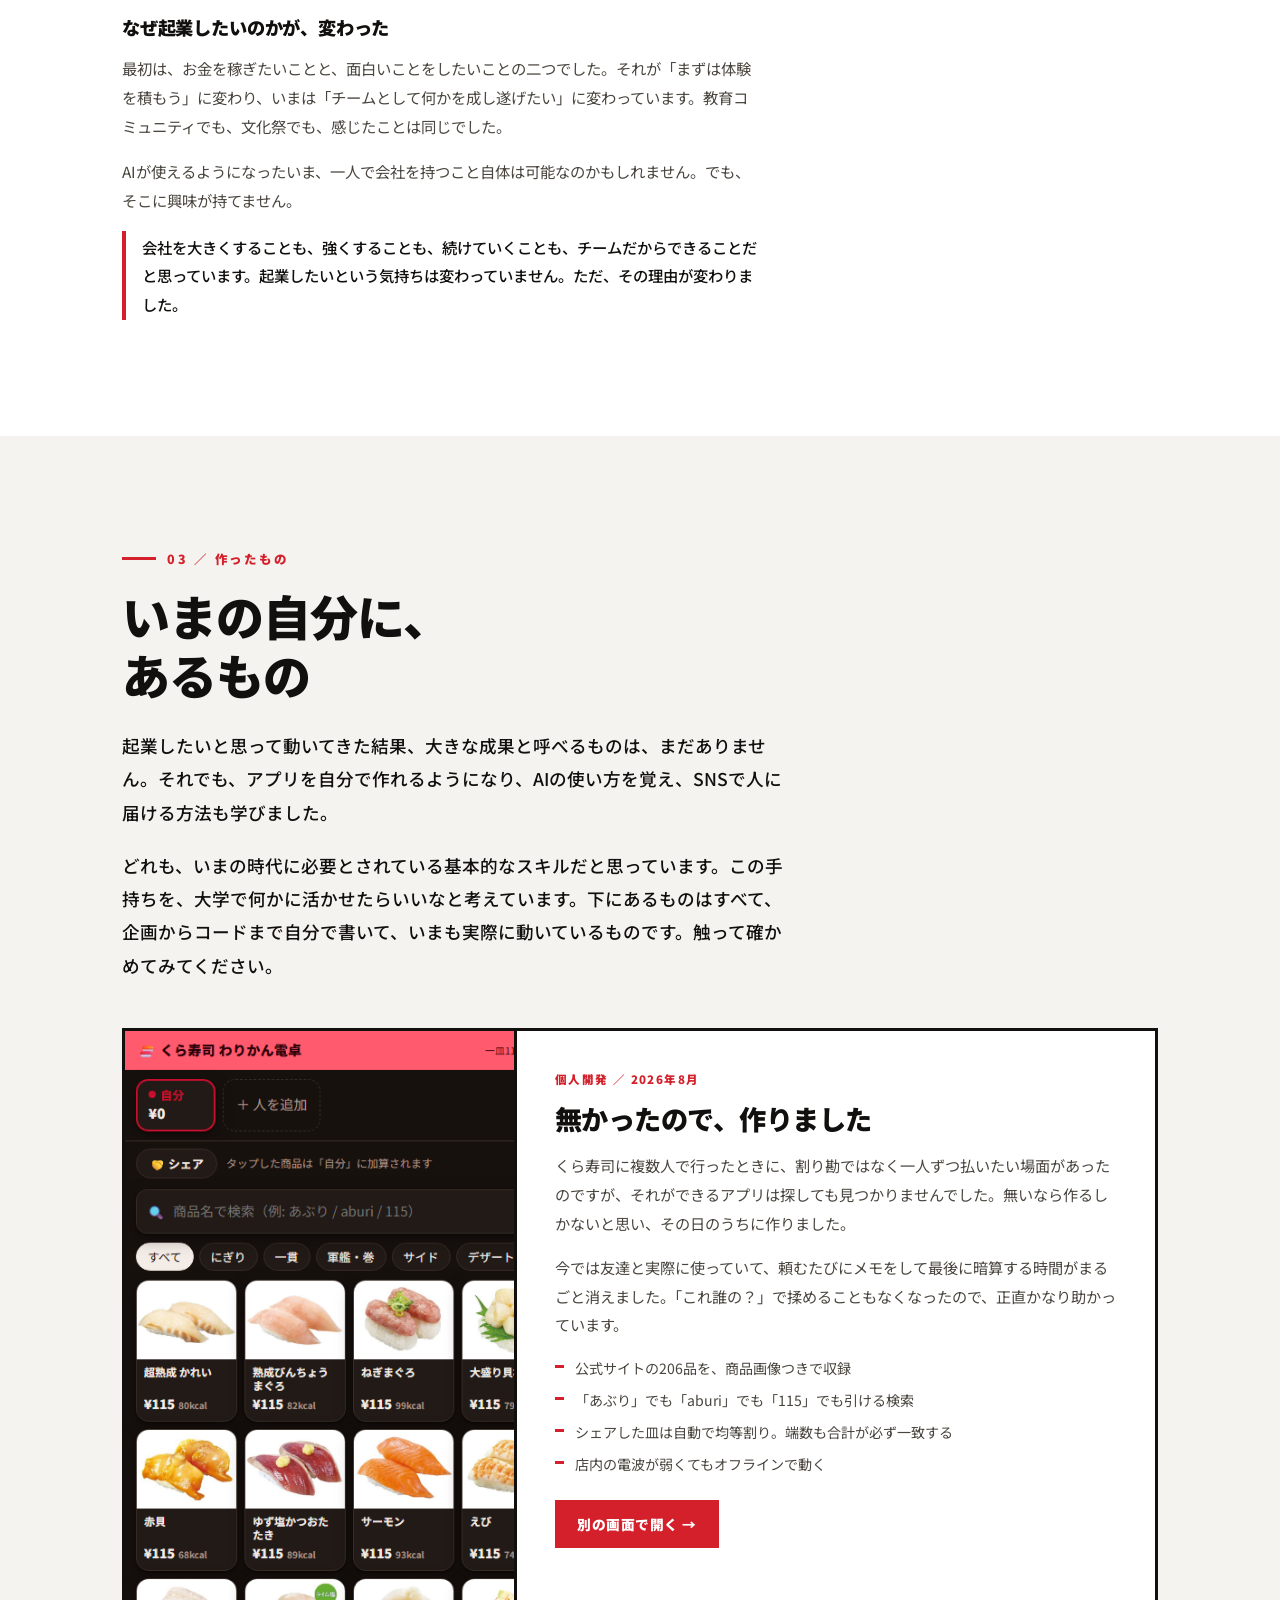
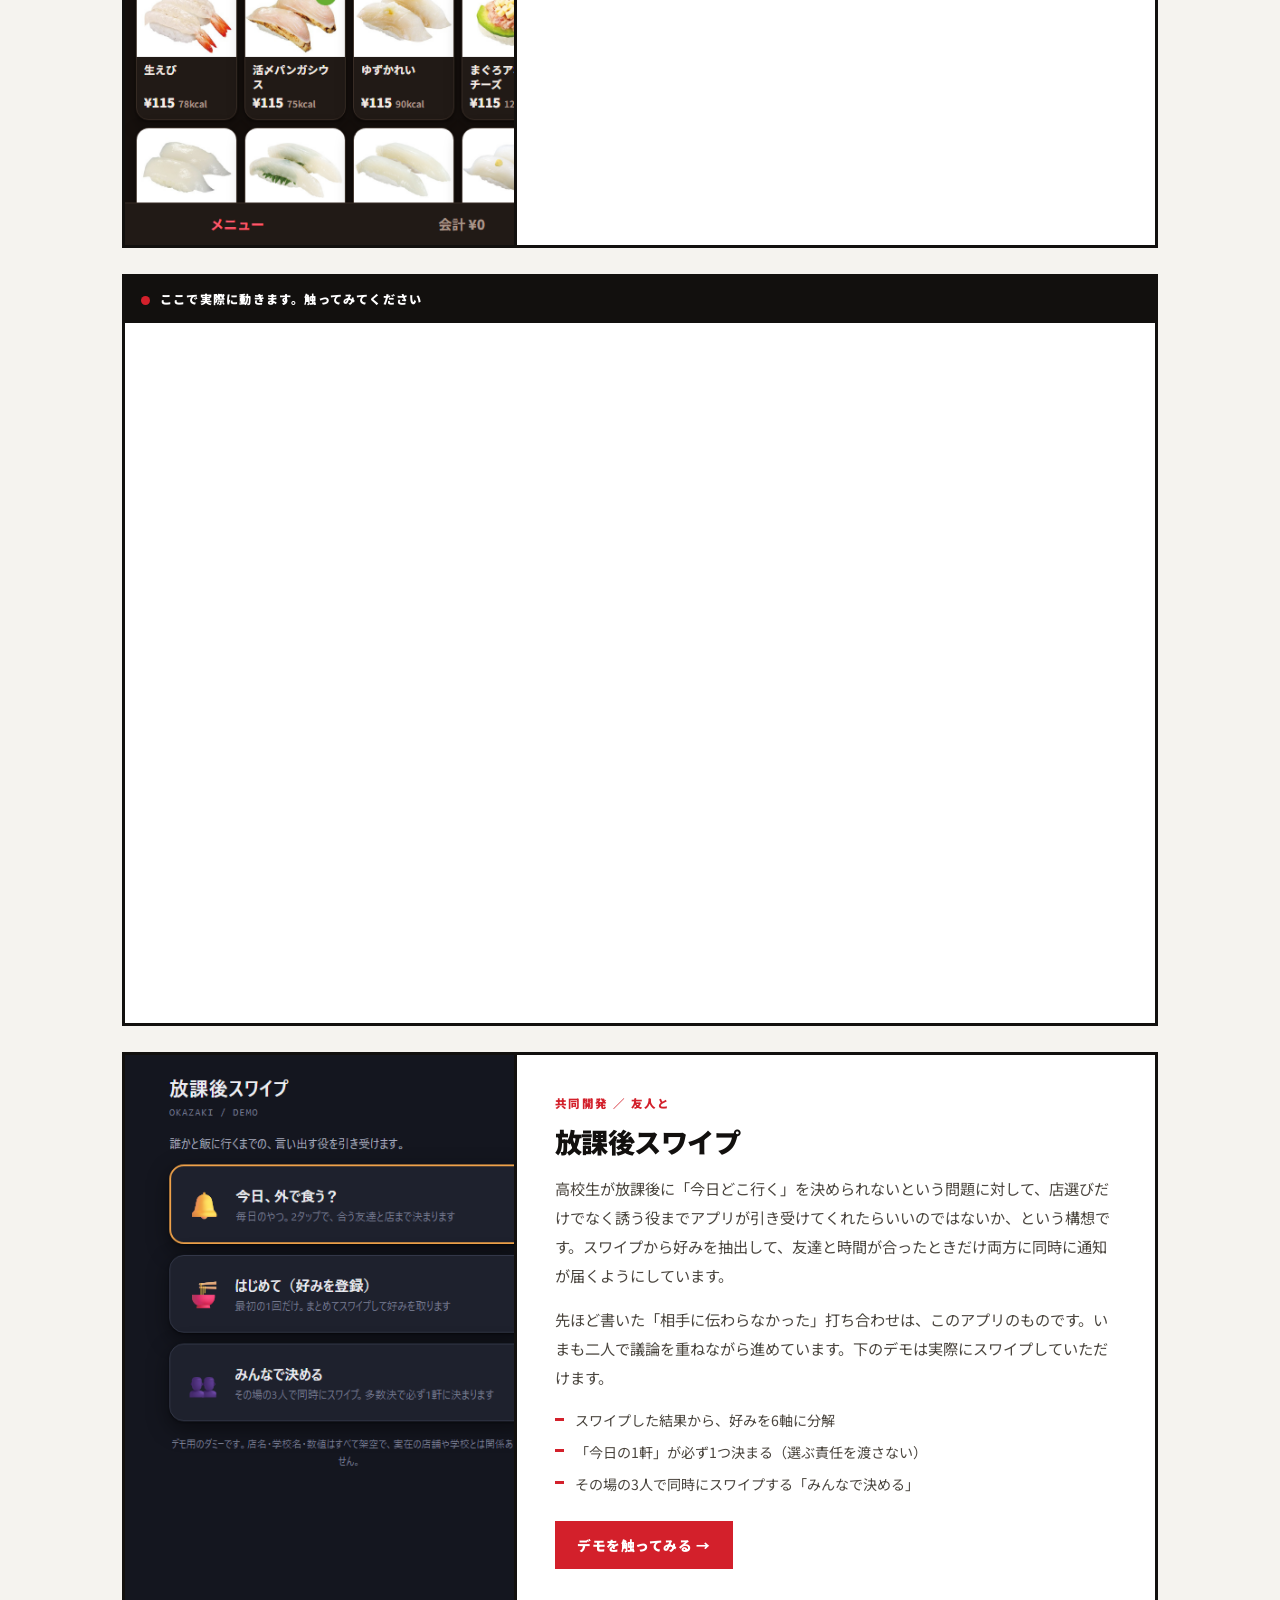
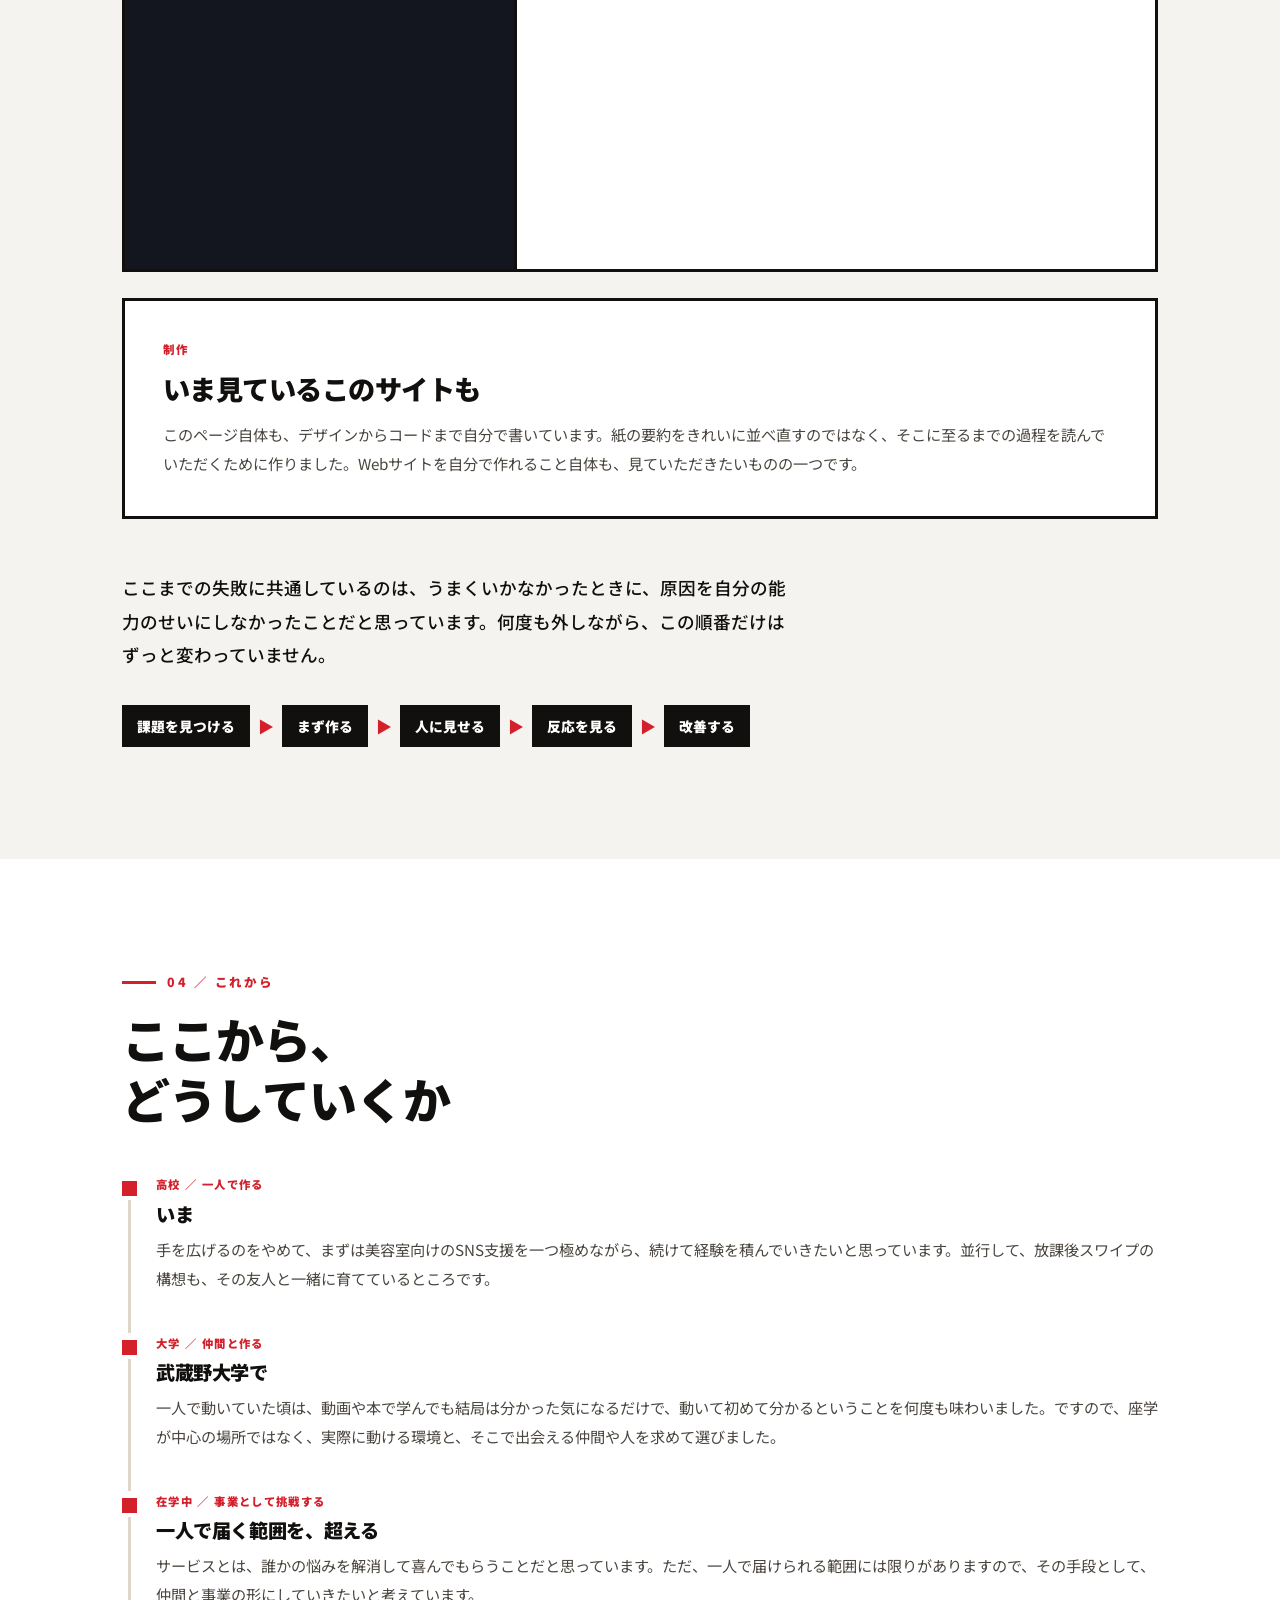
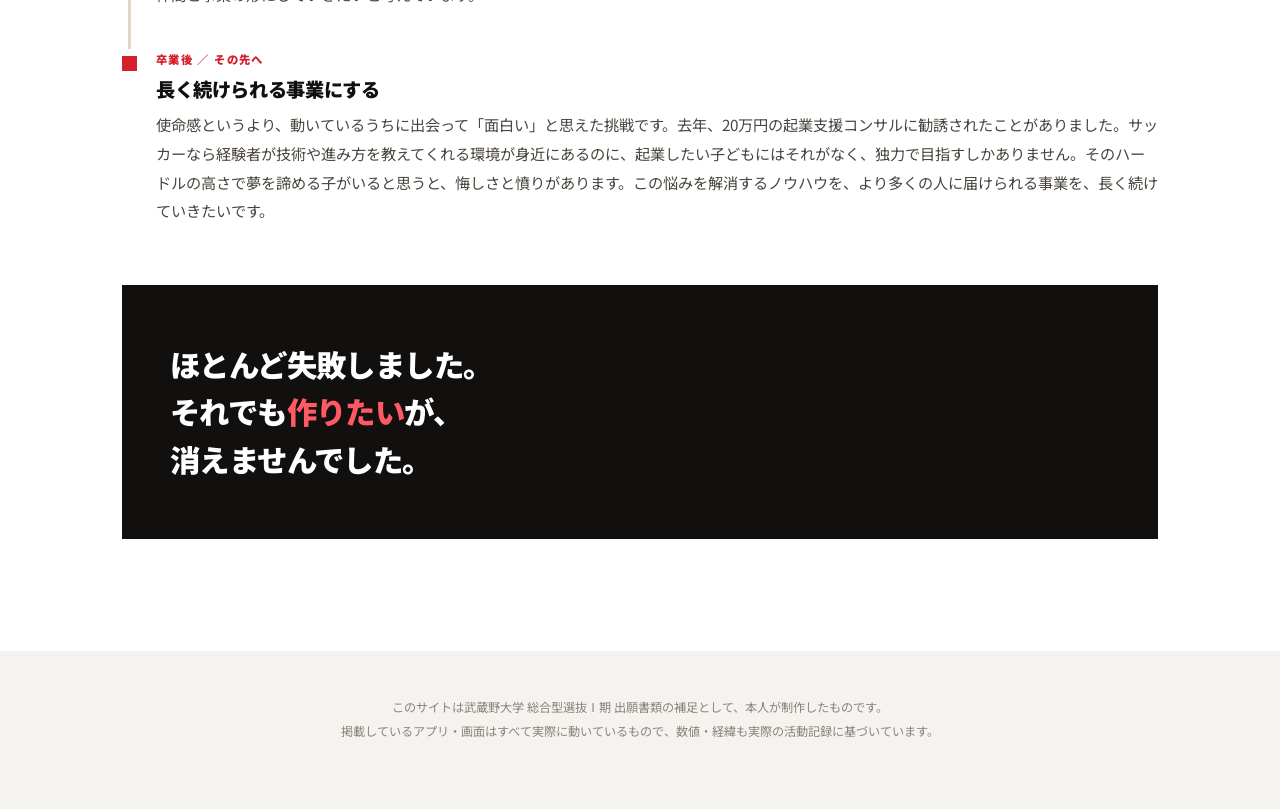
==== commit 28e44065: "ポートフォリオ: 動画キャプションの視認性を修正 動画が入って位置が変わり、薄いピンクの文字が赤い面に重なって 読めなくなっていたため、白文字＋影に変更した。  Co-Authored-By: Cla" ====
--- a/musashino-portfolio/index.html
+++ b/musashino-portfolio/index.html
@@ -67,7 +67,7 @@
   .video-placeholder .play{width:62px;height:62px;background:var(--red);display:flex;align-items:center;justify-content:center;}
   .video-placeholder .play svg{width:20px;height:20px;fill:#fff;margin-left:3px;}
   .video-placeholder .msg{font-size:.8rem;color:#aaa39a;letter-spacing:.08em;font-weight:500;}
-  .video-caption{margin-top:11px;font-size:.78rem;color:#f2cdcf;font-weight:500;}
+  .video-caption{margin-top:11px;font-size:.78rem;color:#fff;font-weight:700;text-shadow:0 1px 3px rgba(0,0,0,.45);}
 
   /* ============ SECTIONS ============ */
   section{padding:92px 0;position:relative;}
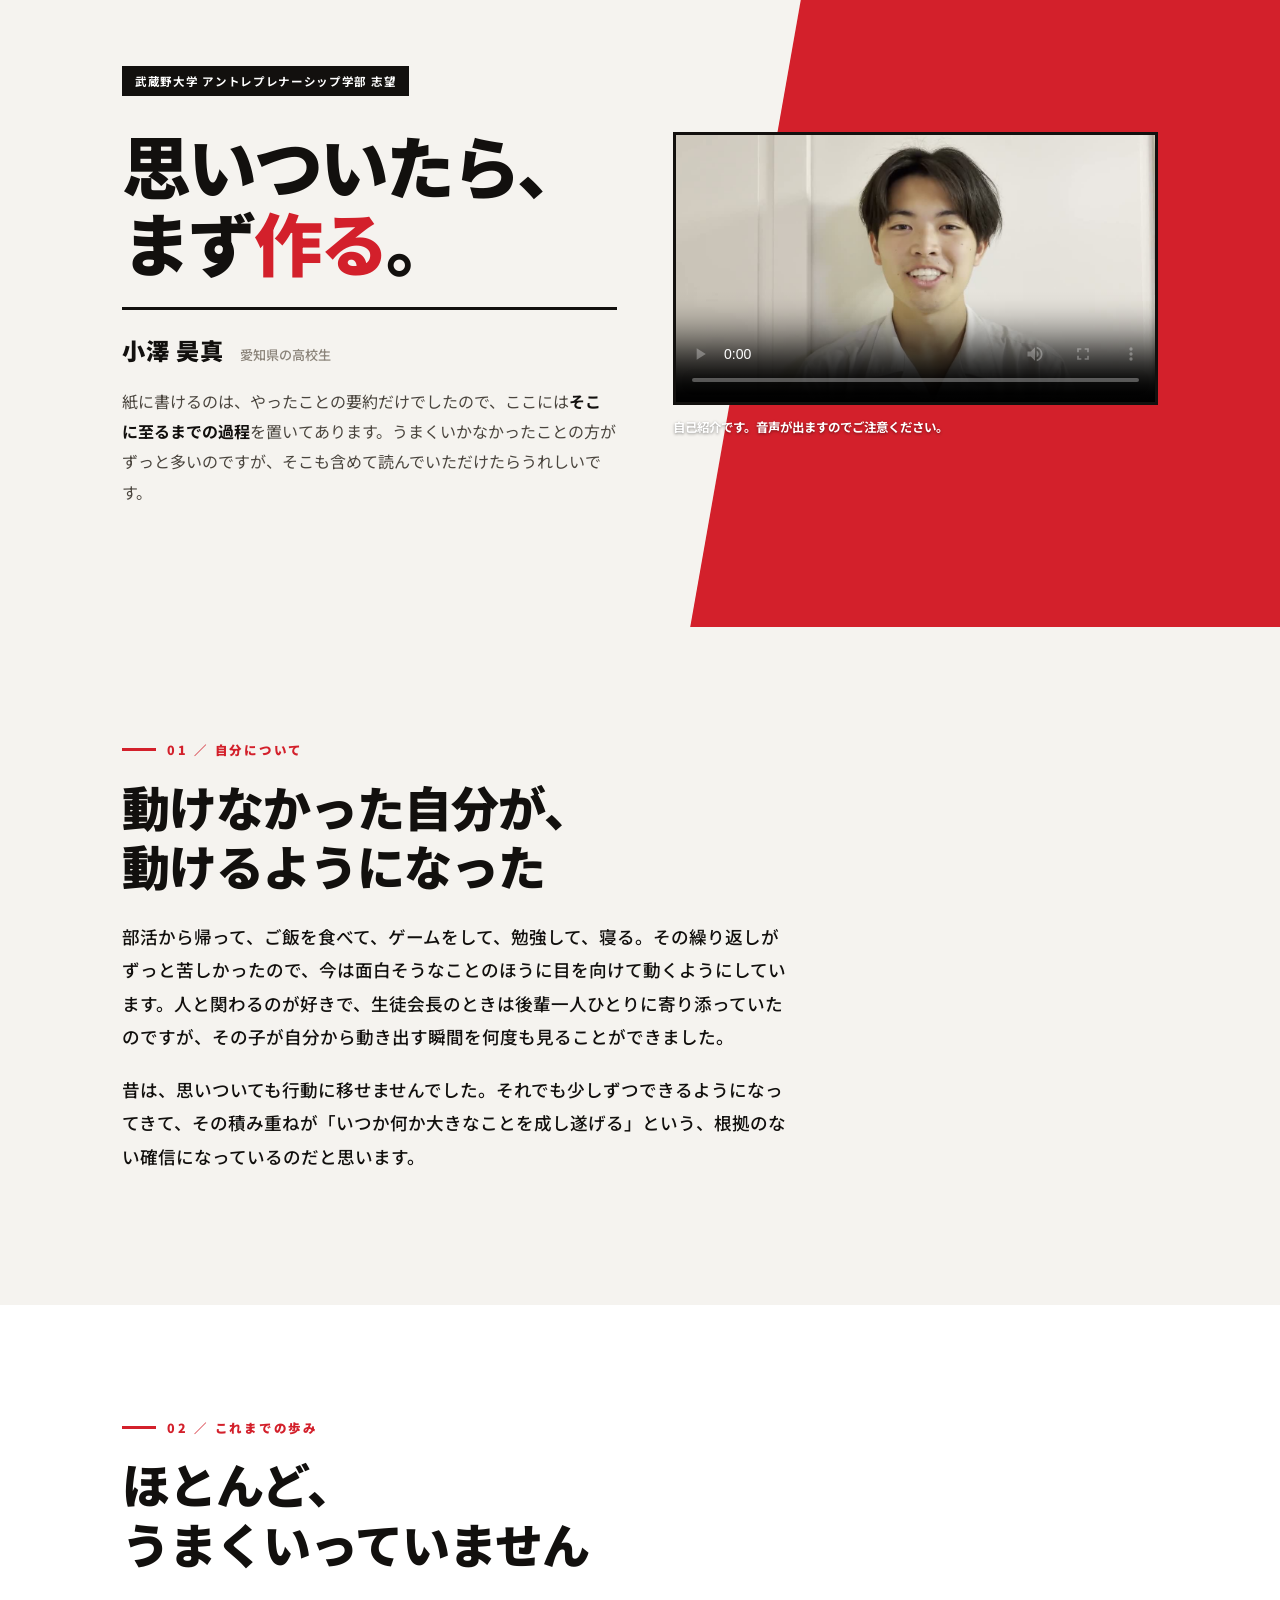
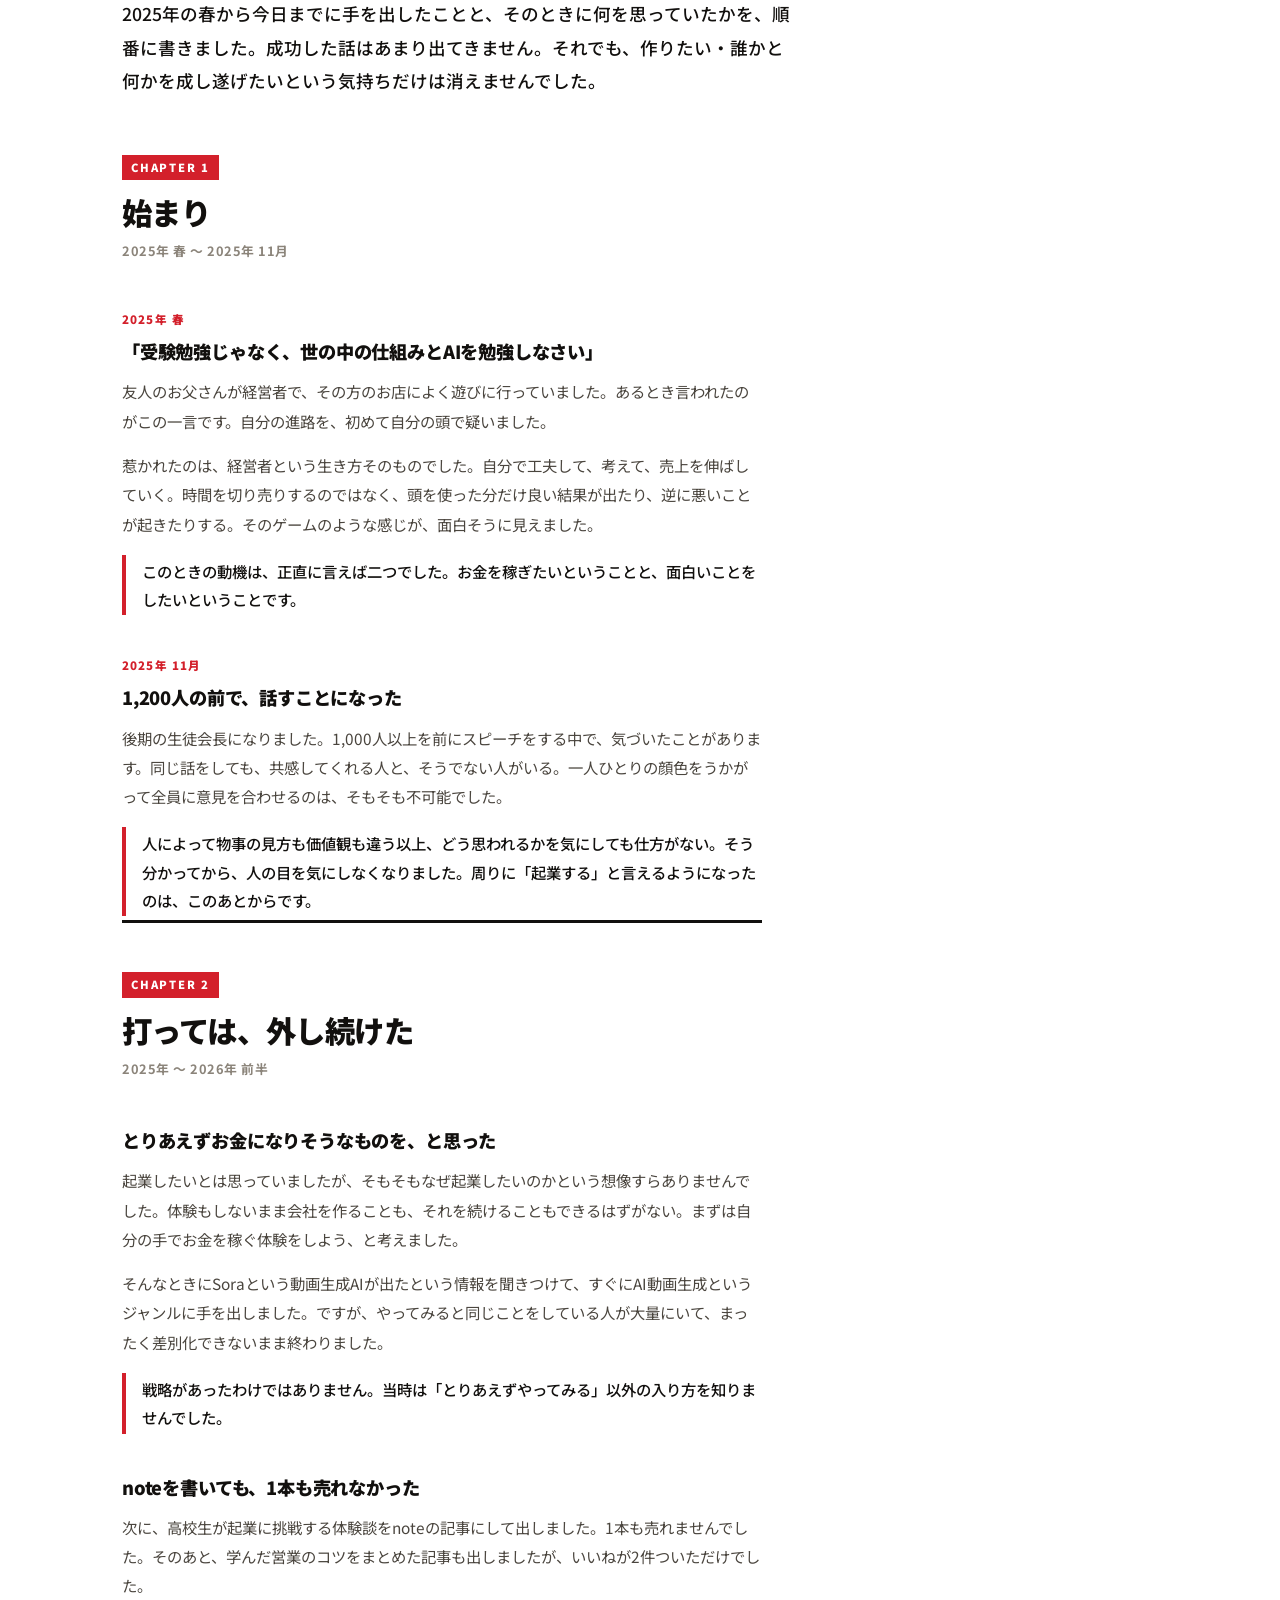
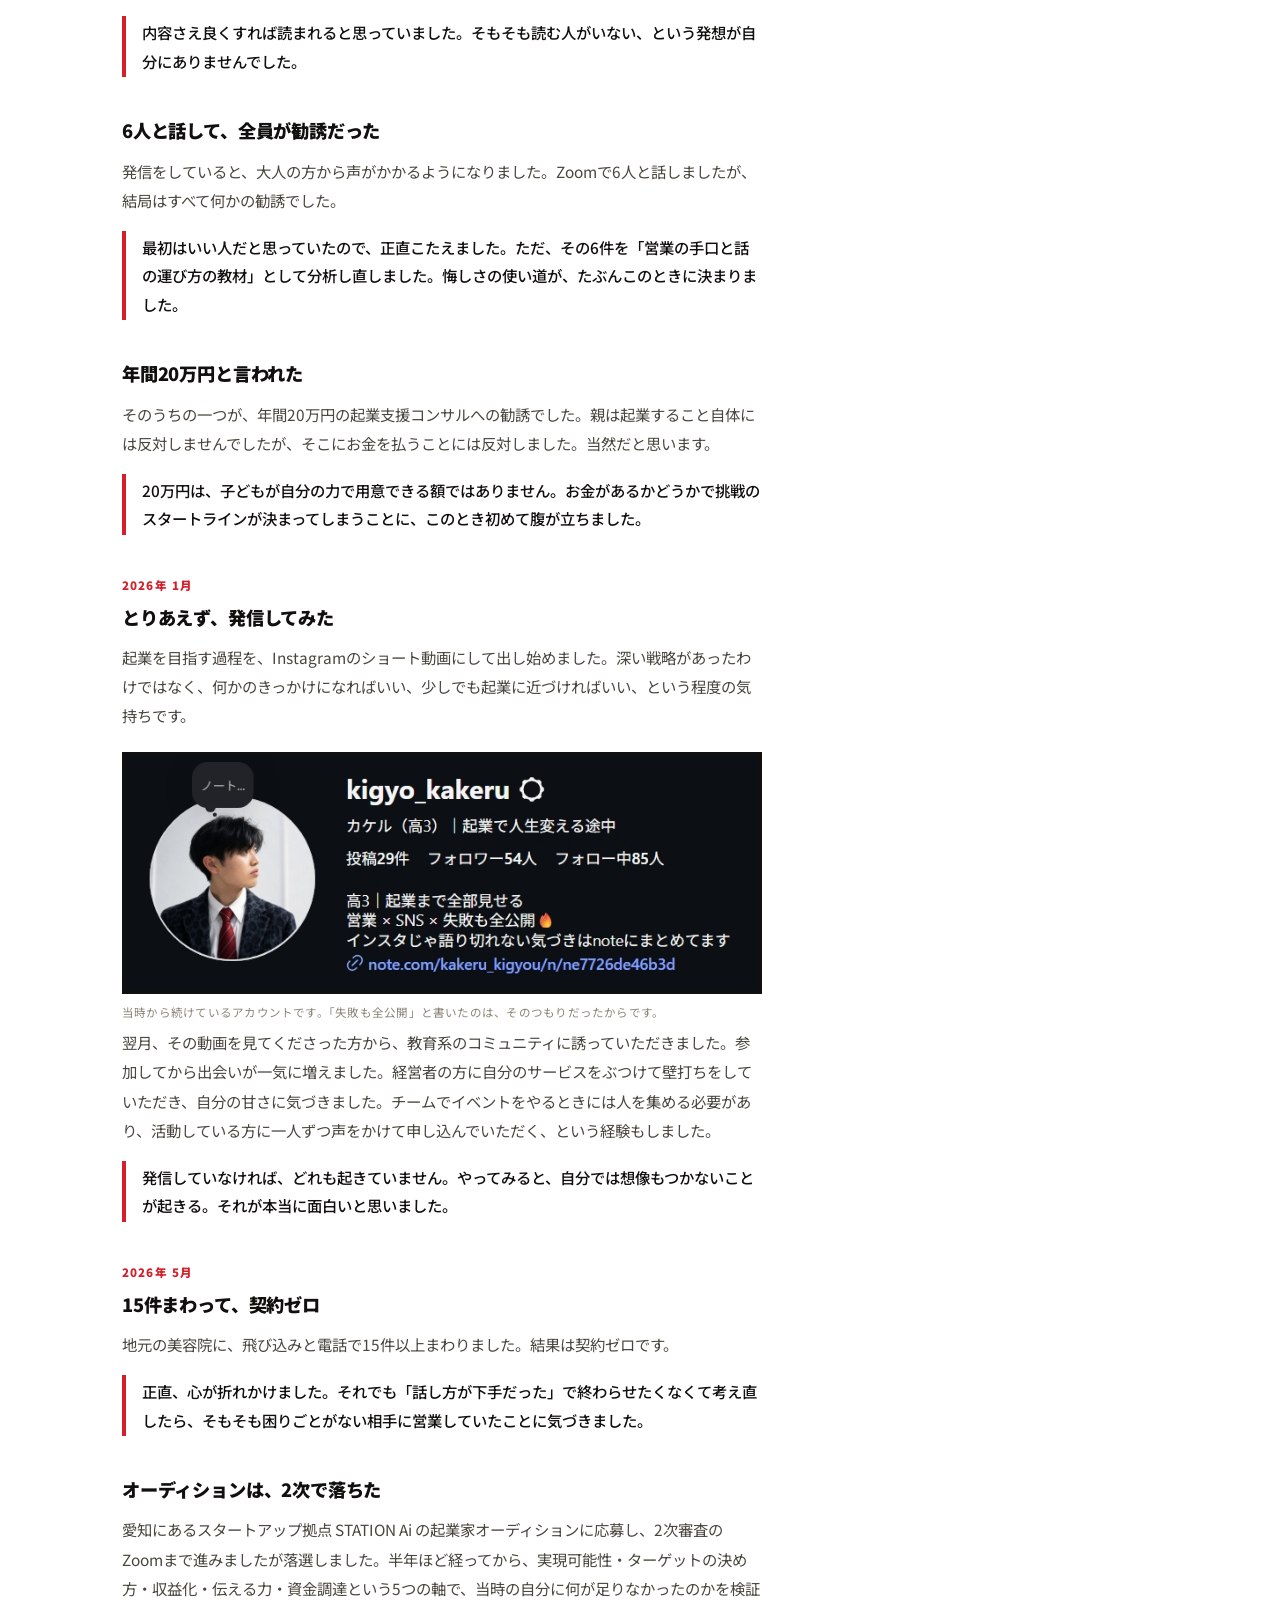
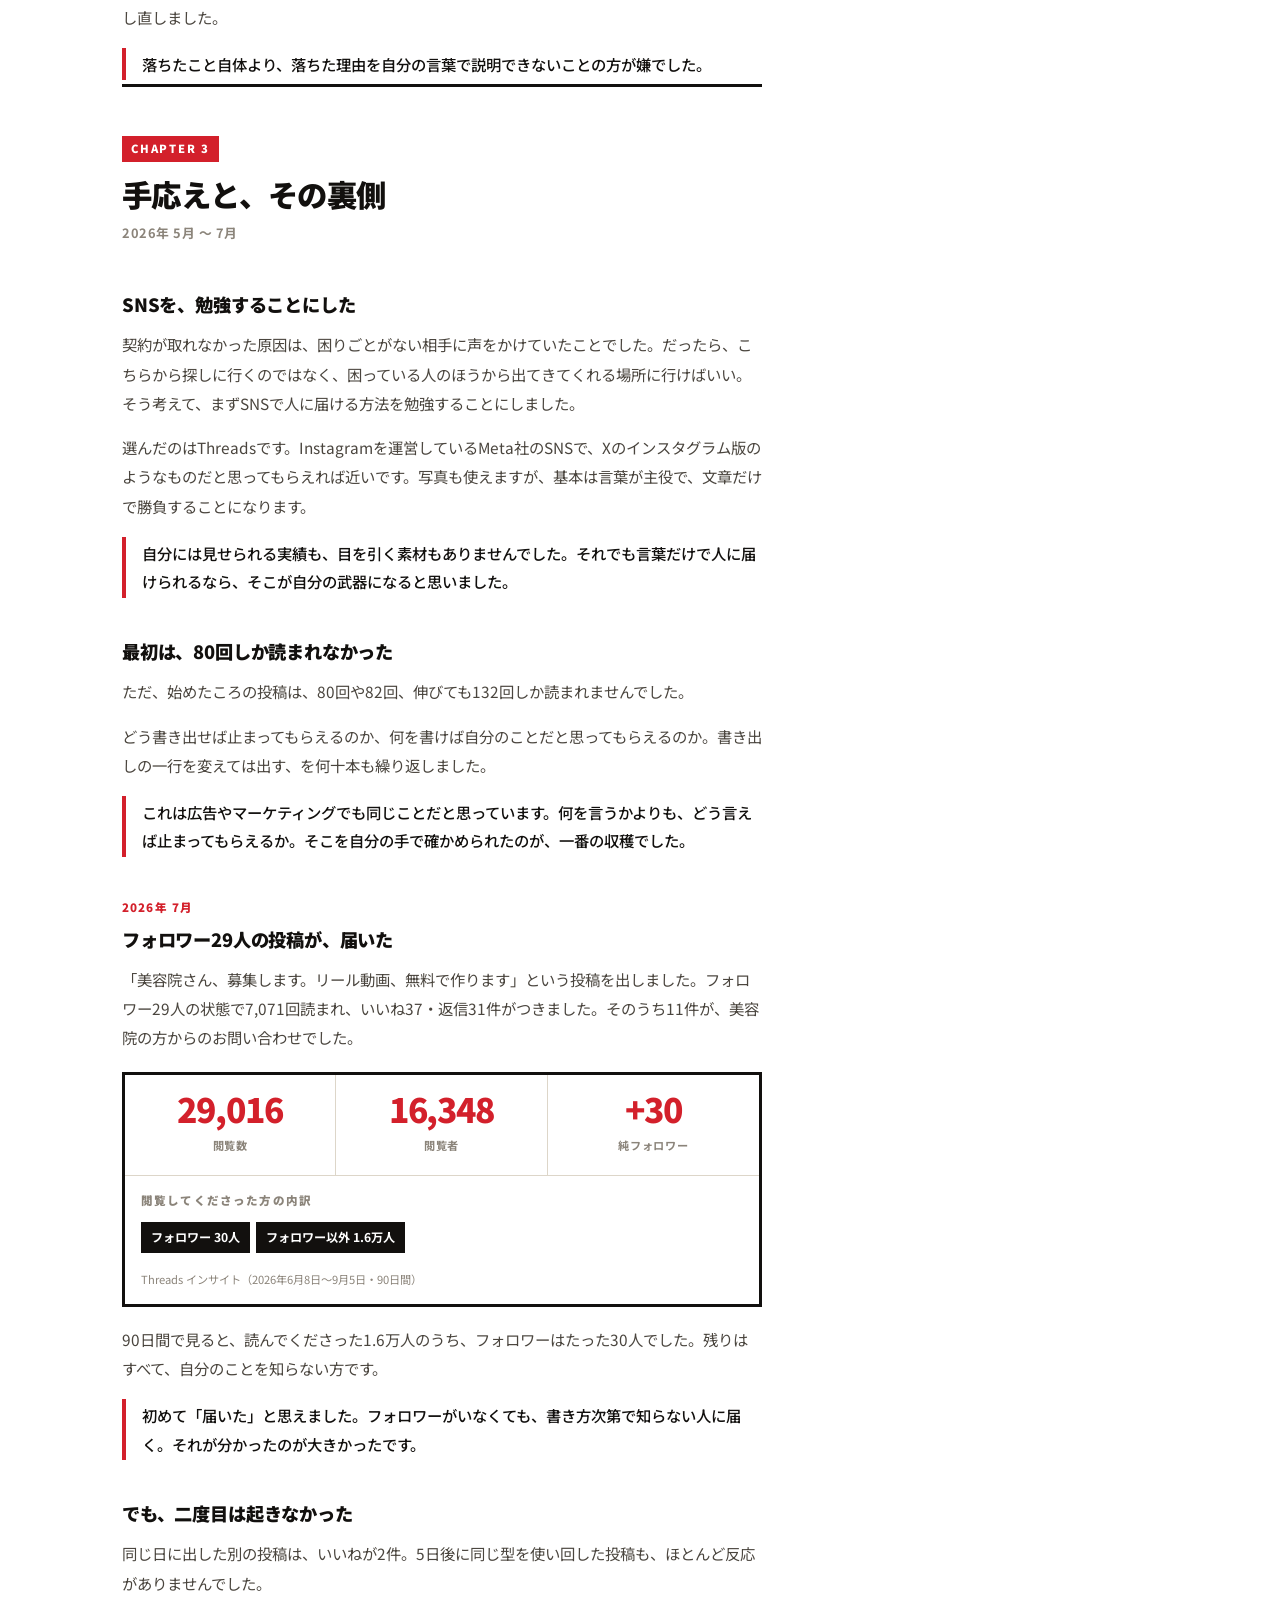
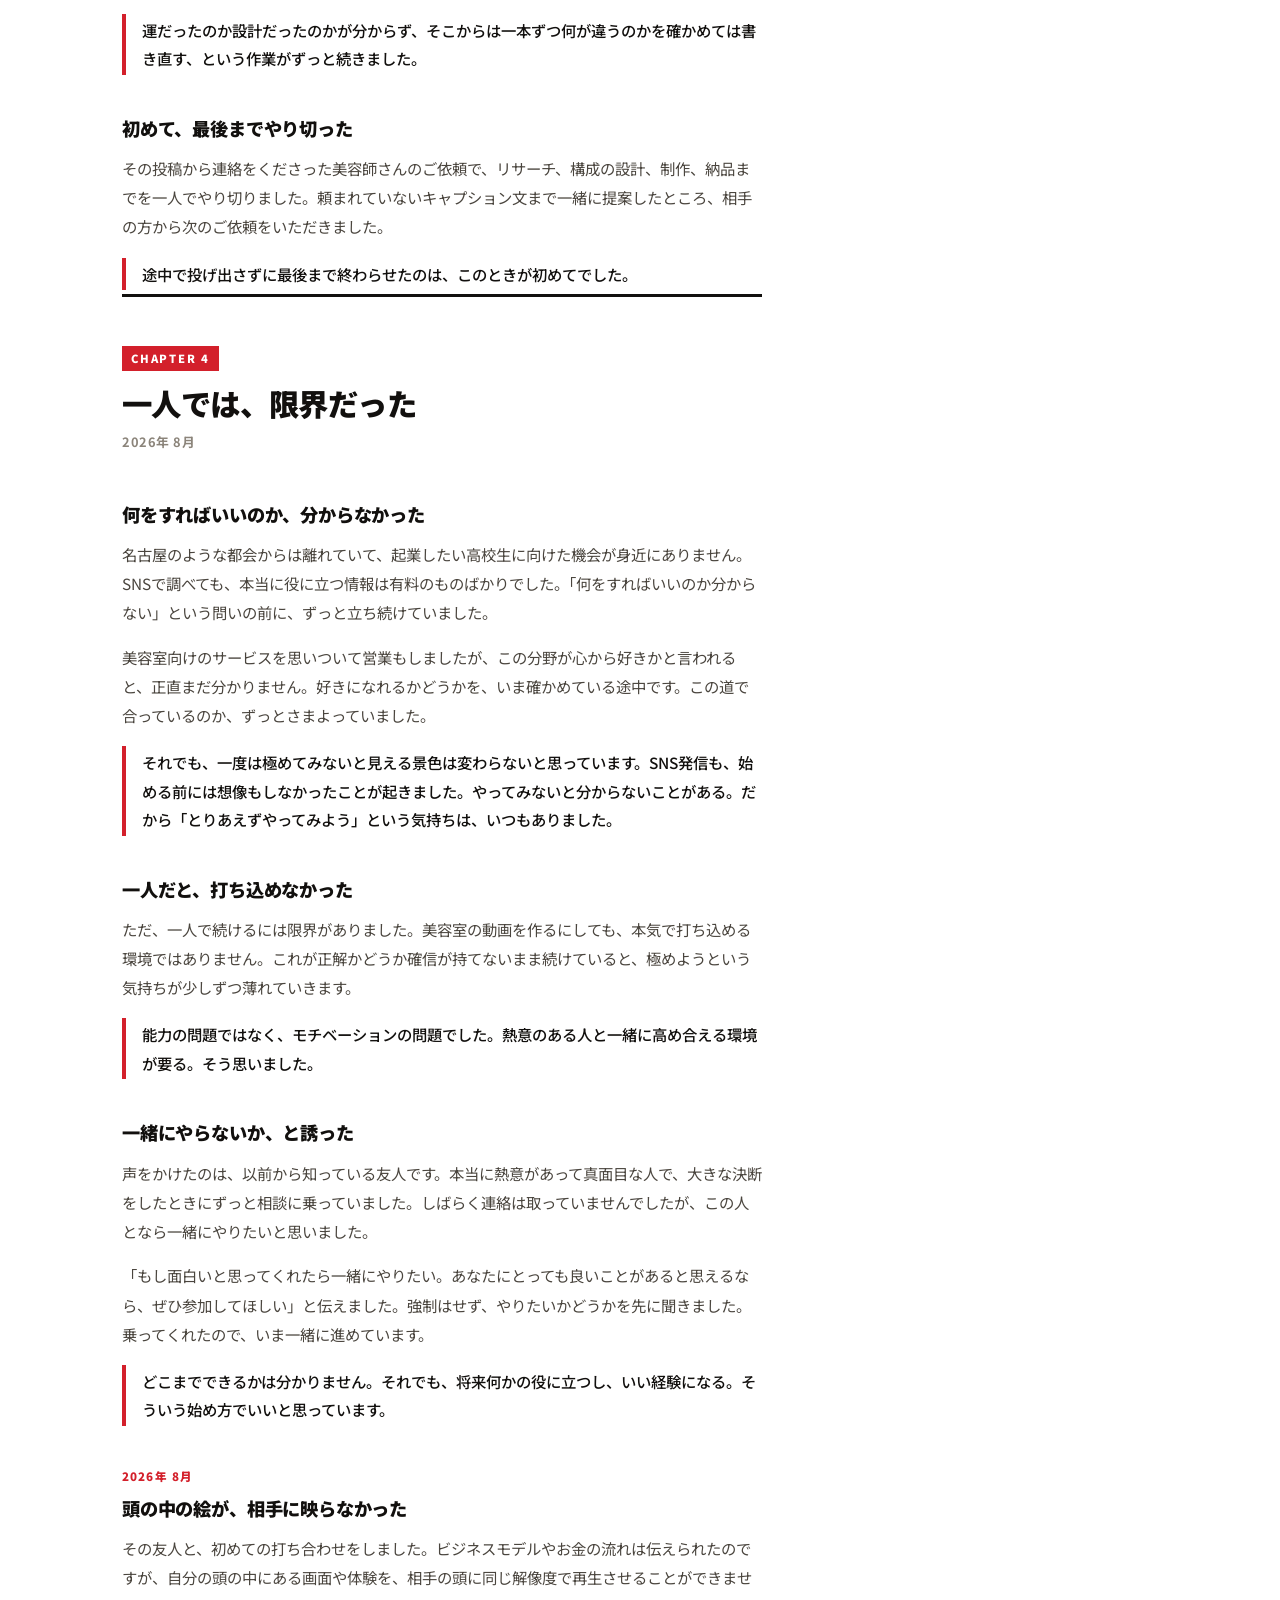
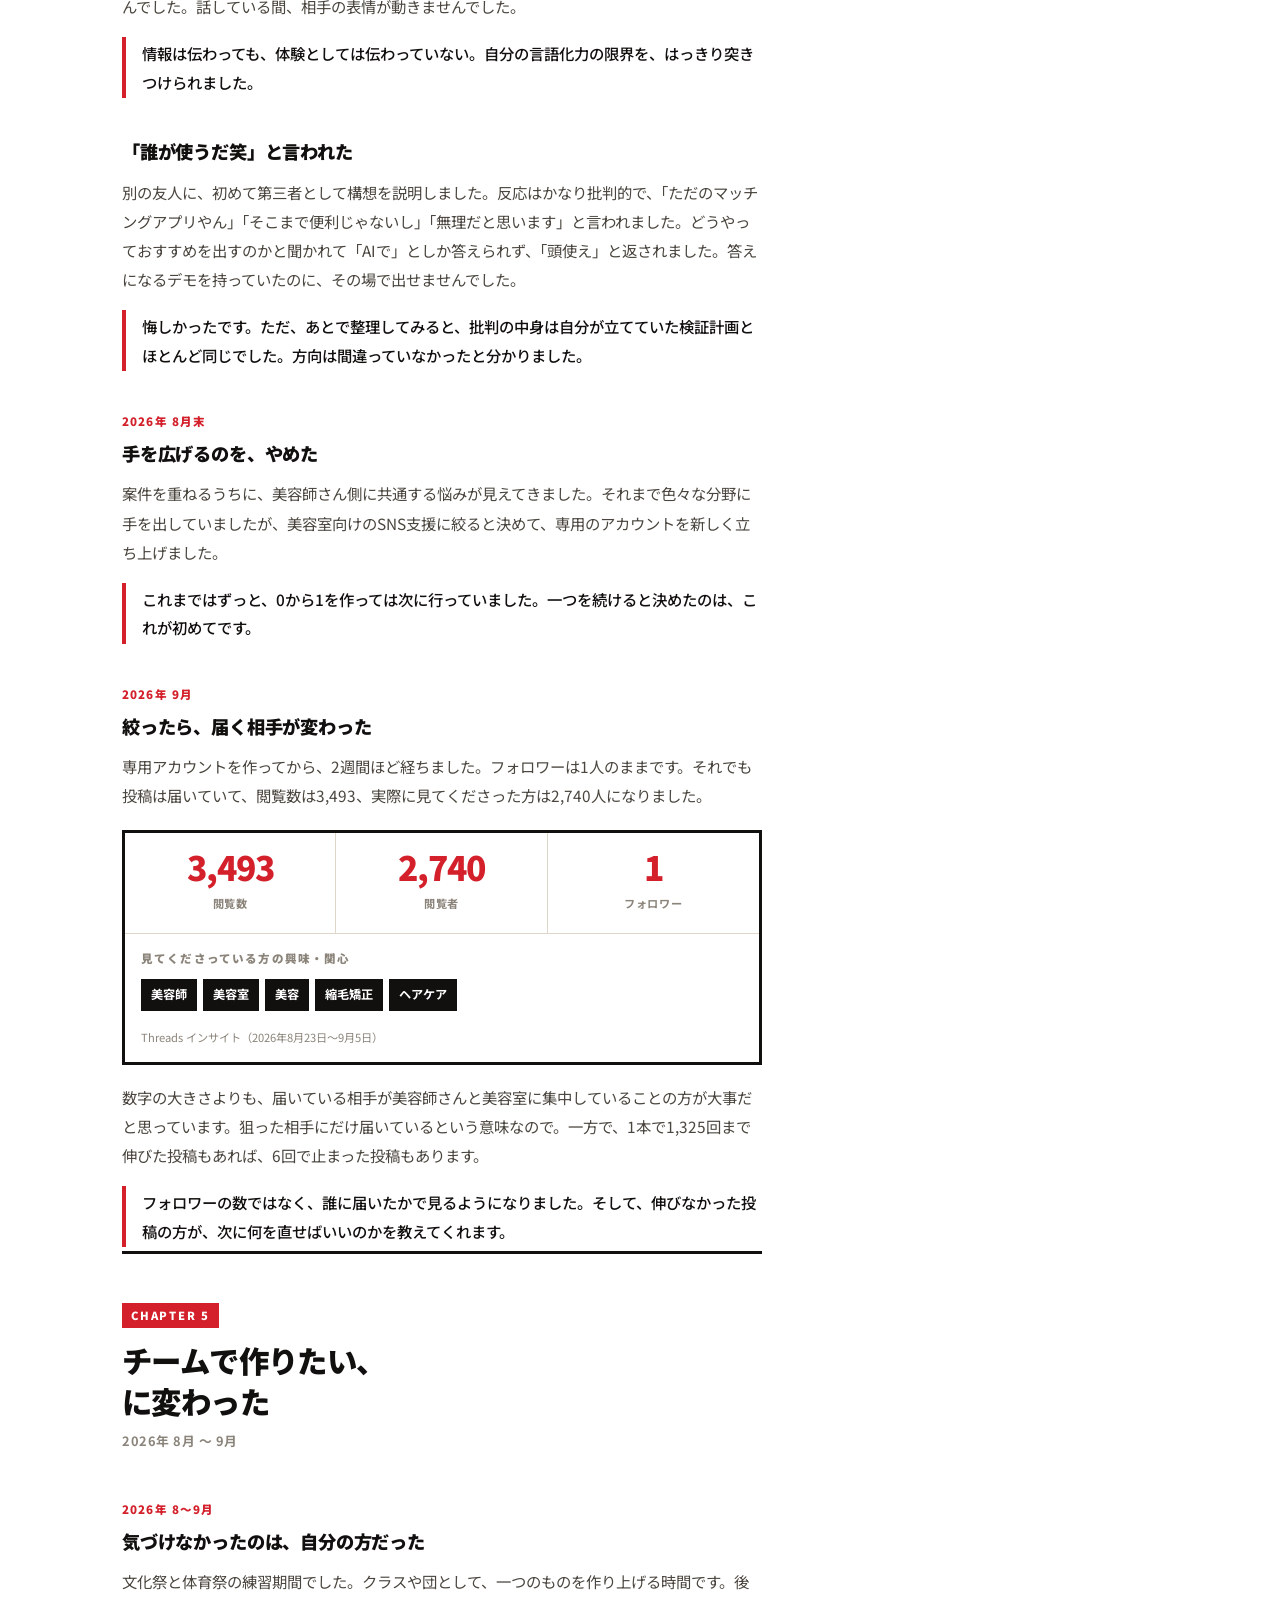
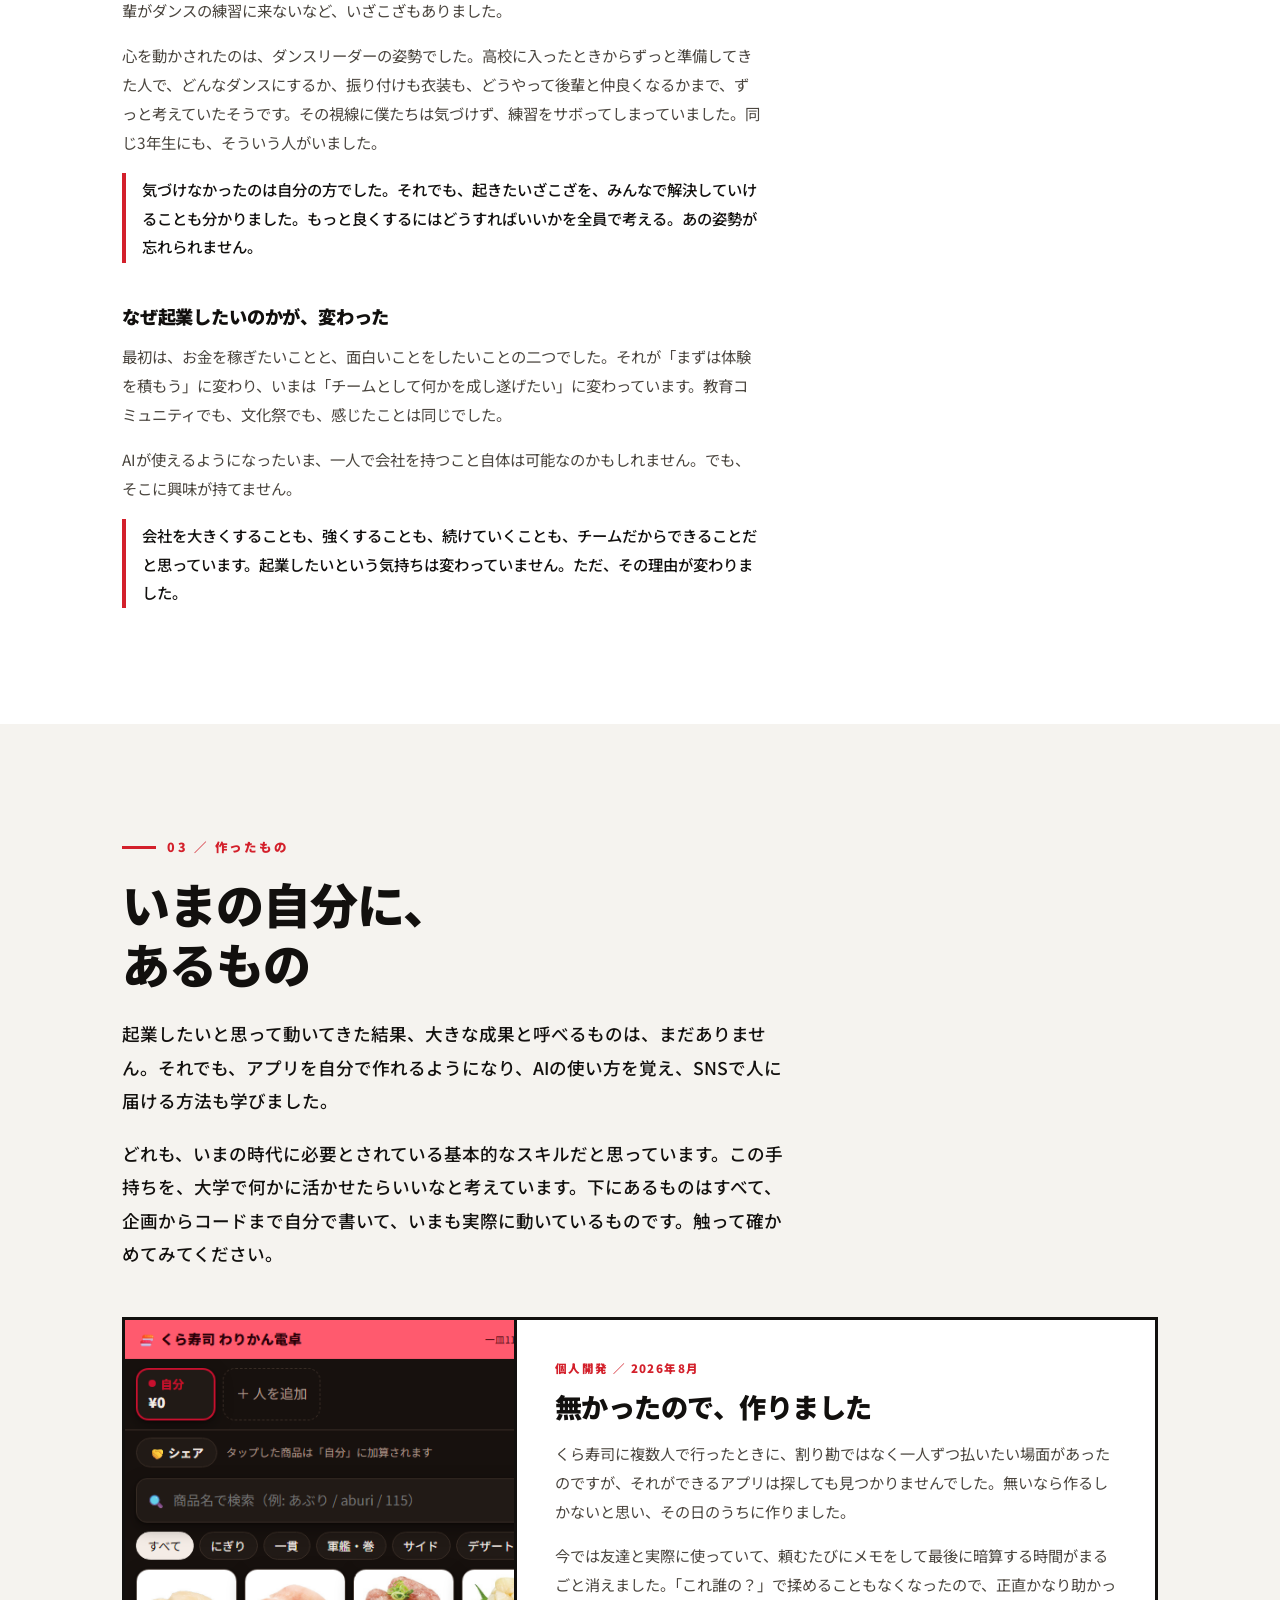
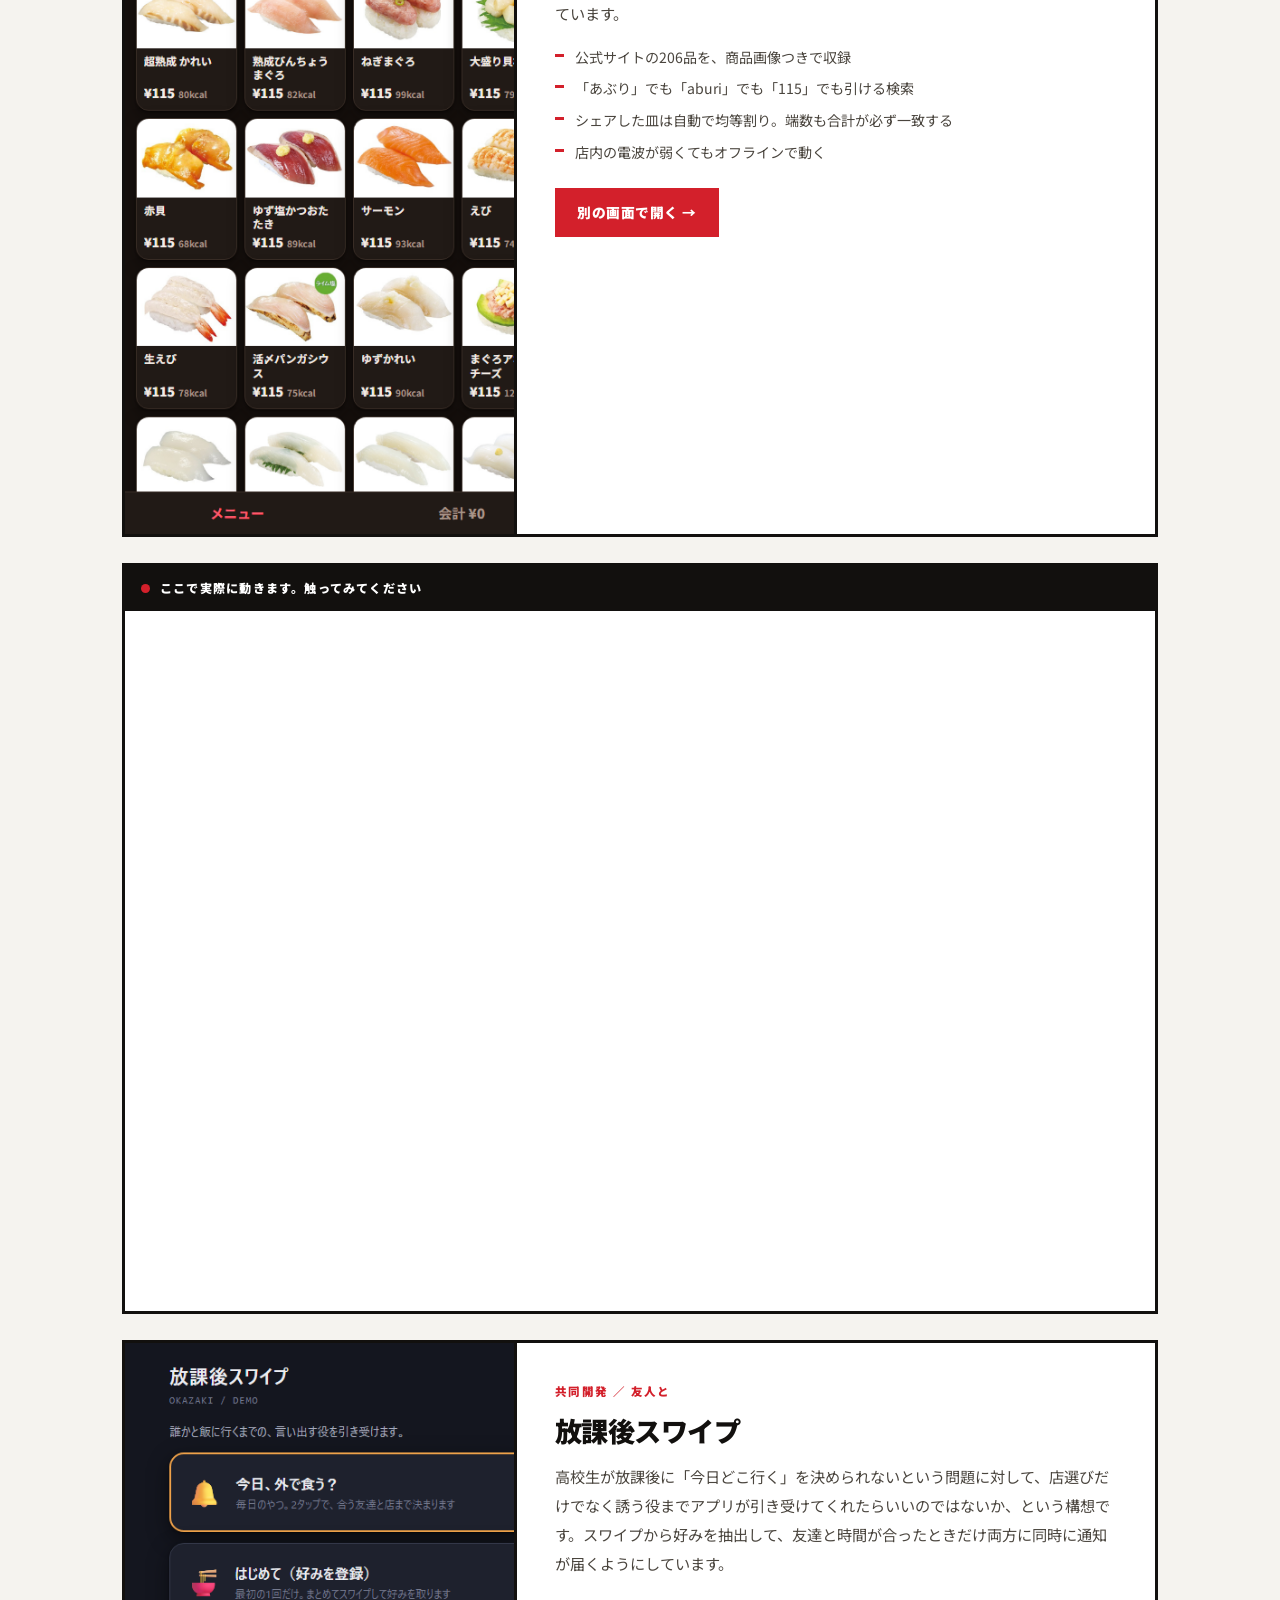
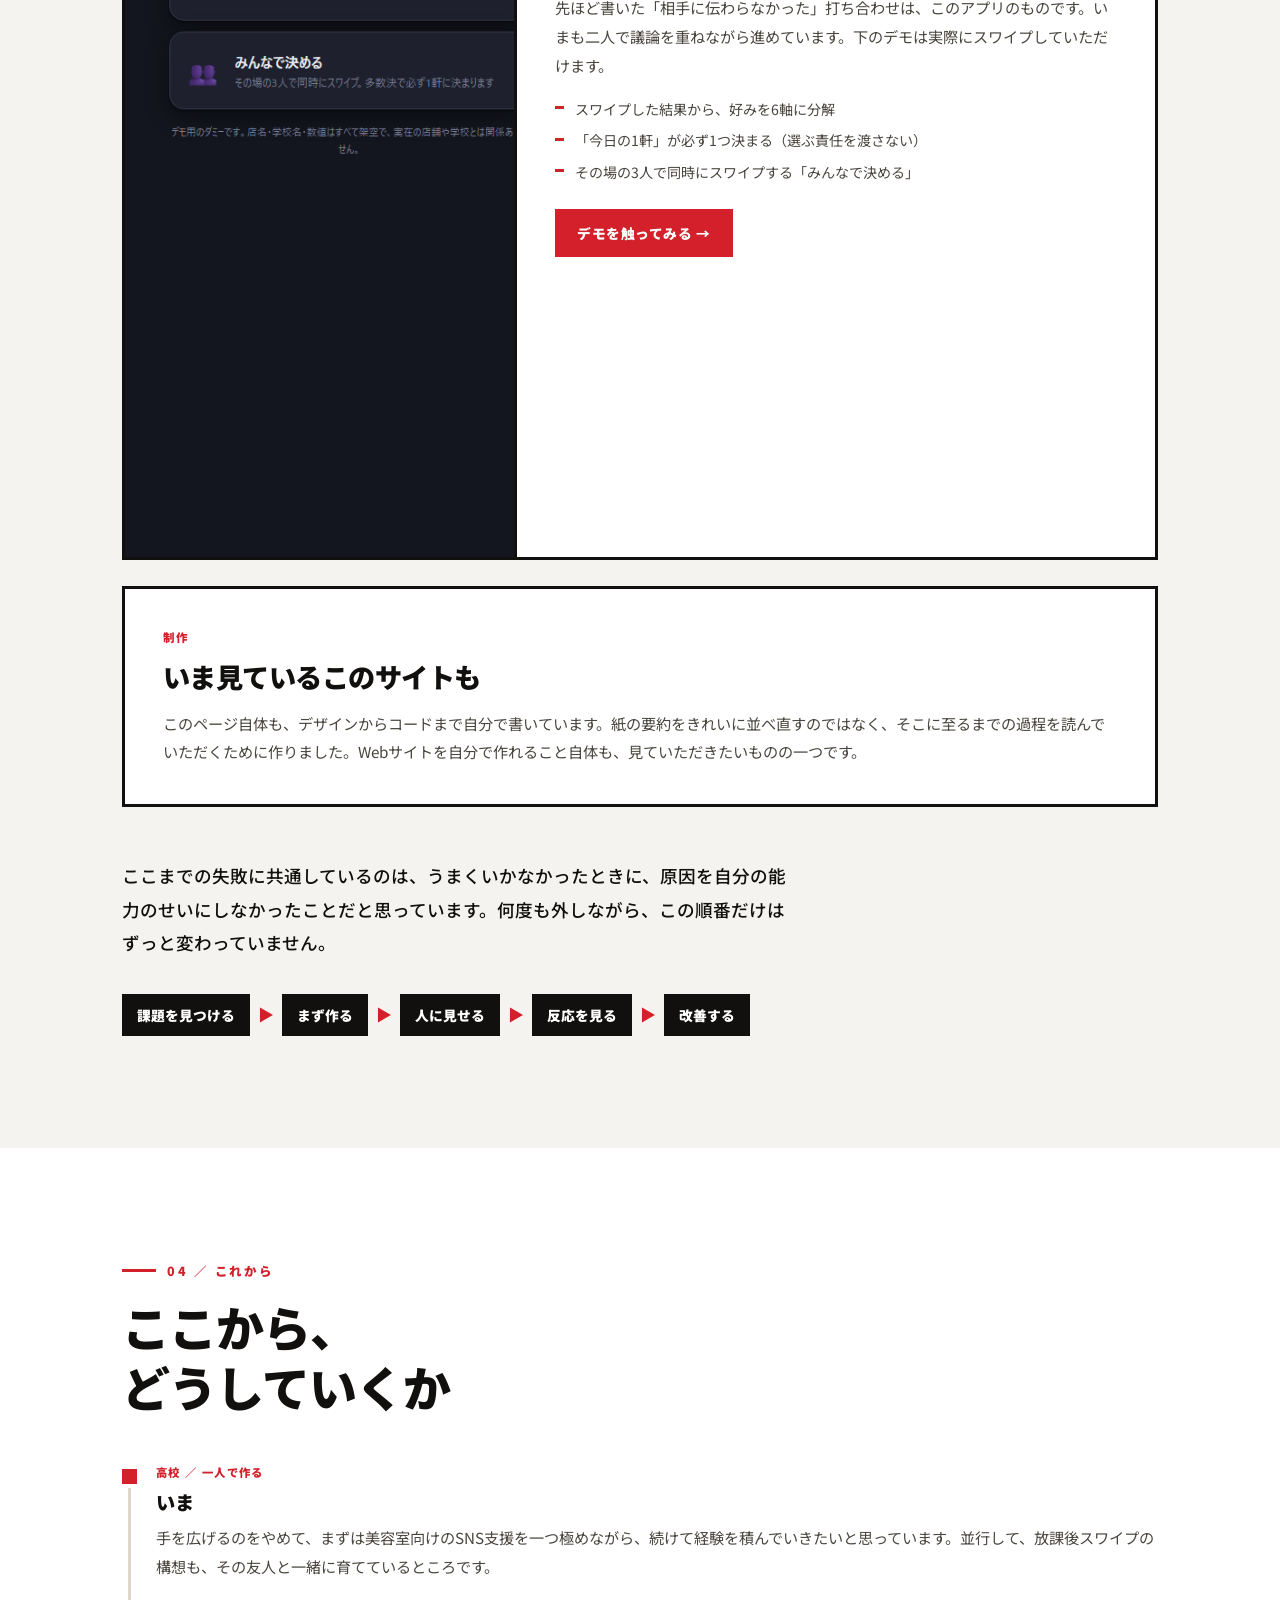
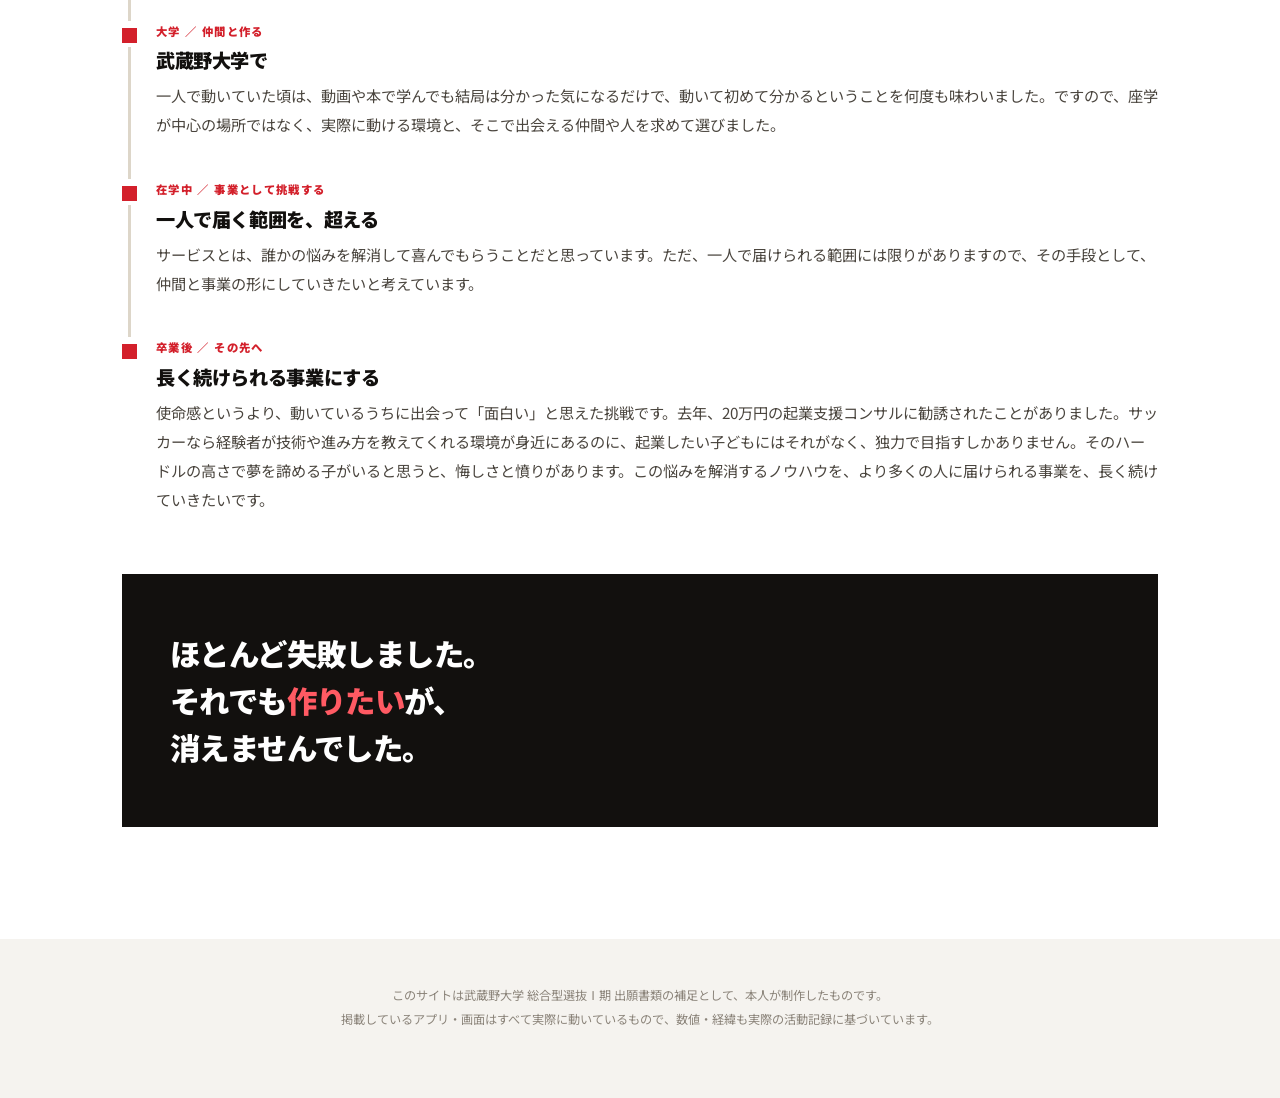
==== commit d4f0531f: "ポートフォリオ: 第3章の冒頭にThreadsへの橋渡しを追加 契約ゼロの気づきからThreadsの話へ飛んでおり、なぜSNSなのか、 Threadsとは何かの説明がなかった。  - 「SNSを、勉強" ====
--- a/musashino-portfolio/index.html
+++ b/musashino-portfolio/index.html
@@ -365,12 +365,19 @@
       <div class="chapter rv">
         <span class="ch-no">CHAPTER 3</span>
         <h3>手応えと、その裏側</h3>
-        <div class="ch-when">2026年 7月</div>
+        <div class="ch-when">2026年 5月 〜 7月</div>
+      </div>
+
+      <div class="ep rv">
+        <h4>SNSを、勉強することにした</h4>
+        <p>契約が取れなかった原因は、困りごとがない相手に声をかけていたことでした。だったら、こちらから探しに行くのではなく、困っている人のほうから出てきてくれる場所に行けばいい。そう考えて、まずSNSで人に届ける方法を勉強することにしました。</p>
+        <p>選んだのはThreadsです。Instagramを運営しているMeta社のSNSで、Xのインスタグラム版のようなものだと思ってもらえれば近いです。写真も使えますが、基本は言葉が主役で、文章だけで勝負することになります。</p>
+        <p class="feel">自分には見せられる実績も、目を引く素材もありませんでした。それでも言葉だけで人に届けられるなら、そこが自分の武器になると思いました。</p>
       </div>
 
       <div class="ep rv">
         <h4>最初は、80回しか読まれなかった</h4>
-        <p>Threadsは、写真や動画ではほとんど勝負にならず、言葉だけで読む人の指を止めなければいけないSNSです。始めたころの投稿は、80回や82回、伸びても132回しか読まれませんでした。</p>
+        <p>ただ、始めたころの投稿は、80回や82回、伸びても132回しか読まれませんでした。</p>
         <p>どう書き出せば止まってもらえるのか、何を書けば自分のことだと思ってもらえるのか。書き出しの一行を変えては出す、を何十本も繰り返しました。</p>
         <p class="feel">これは広告やマーケティングでも同じことだと思っています。何を言うかよりも、どう言えば止まってもらえるか。そこを自分の手で確かめられたのが、一番の収穫でした。</p>
       </div>
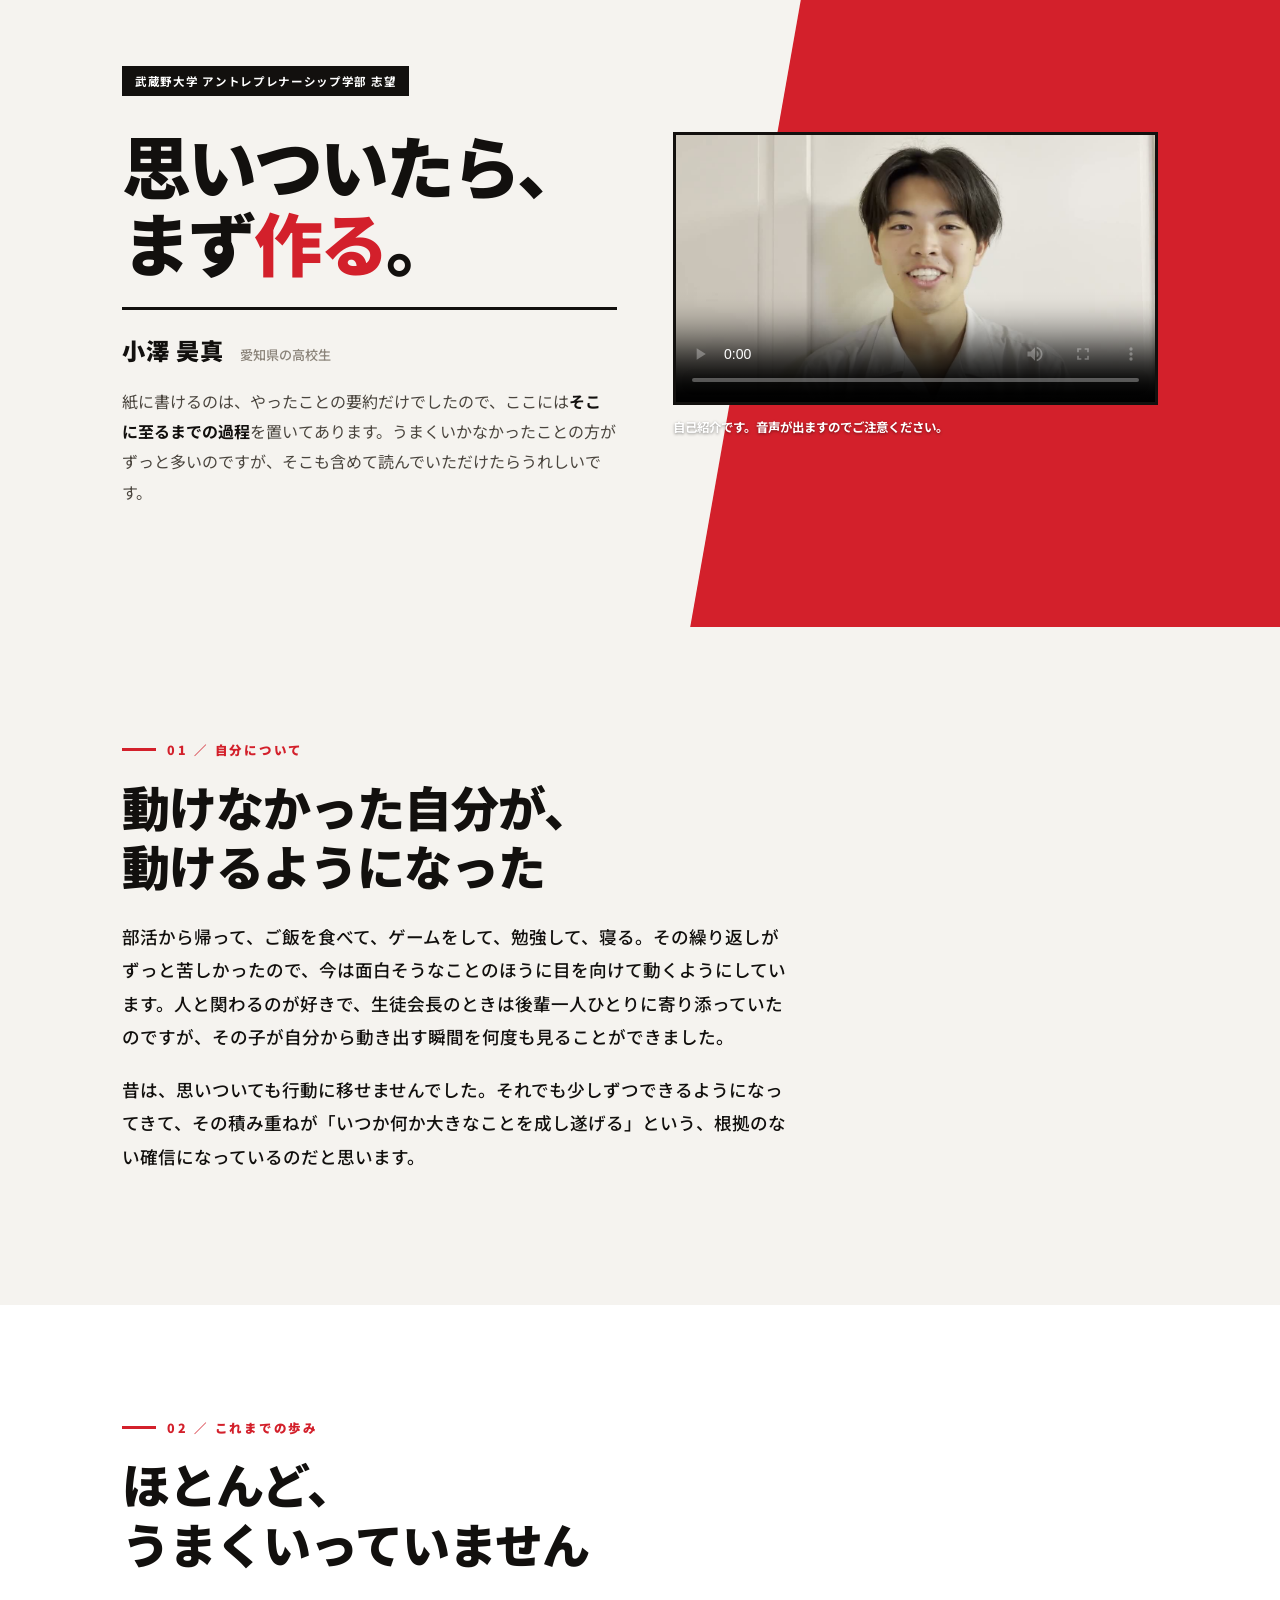
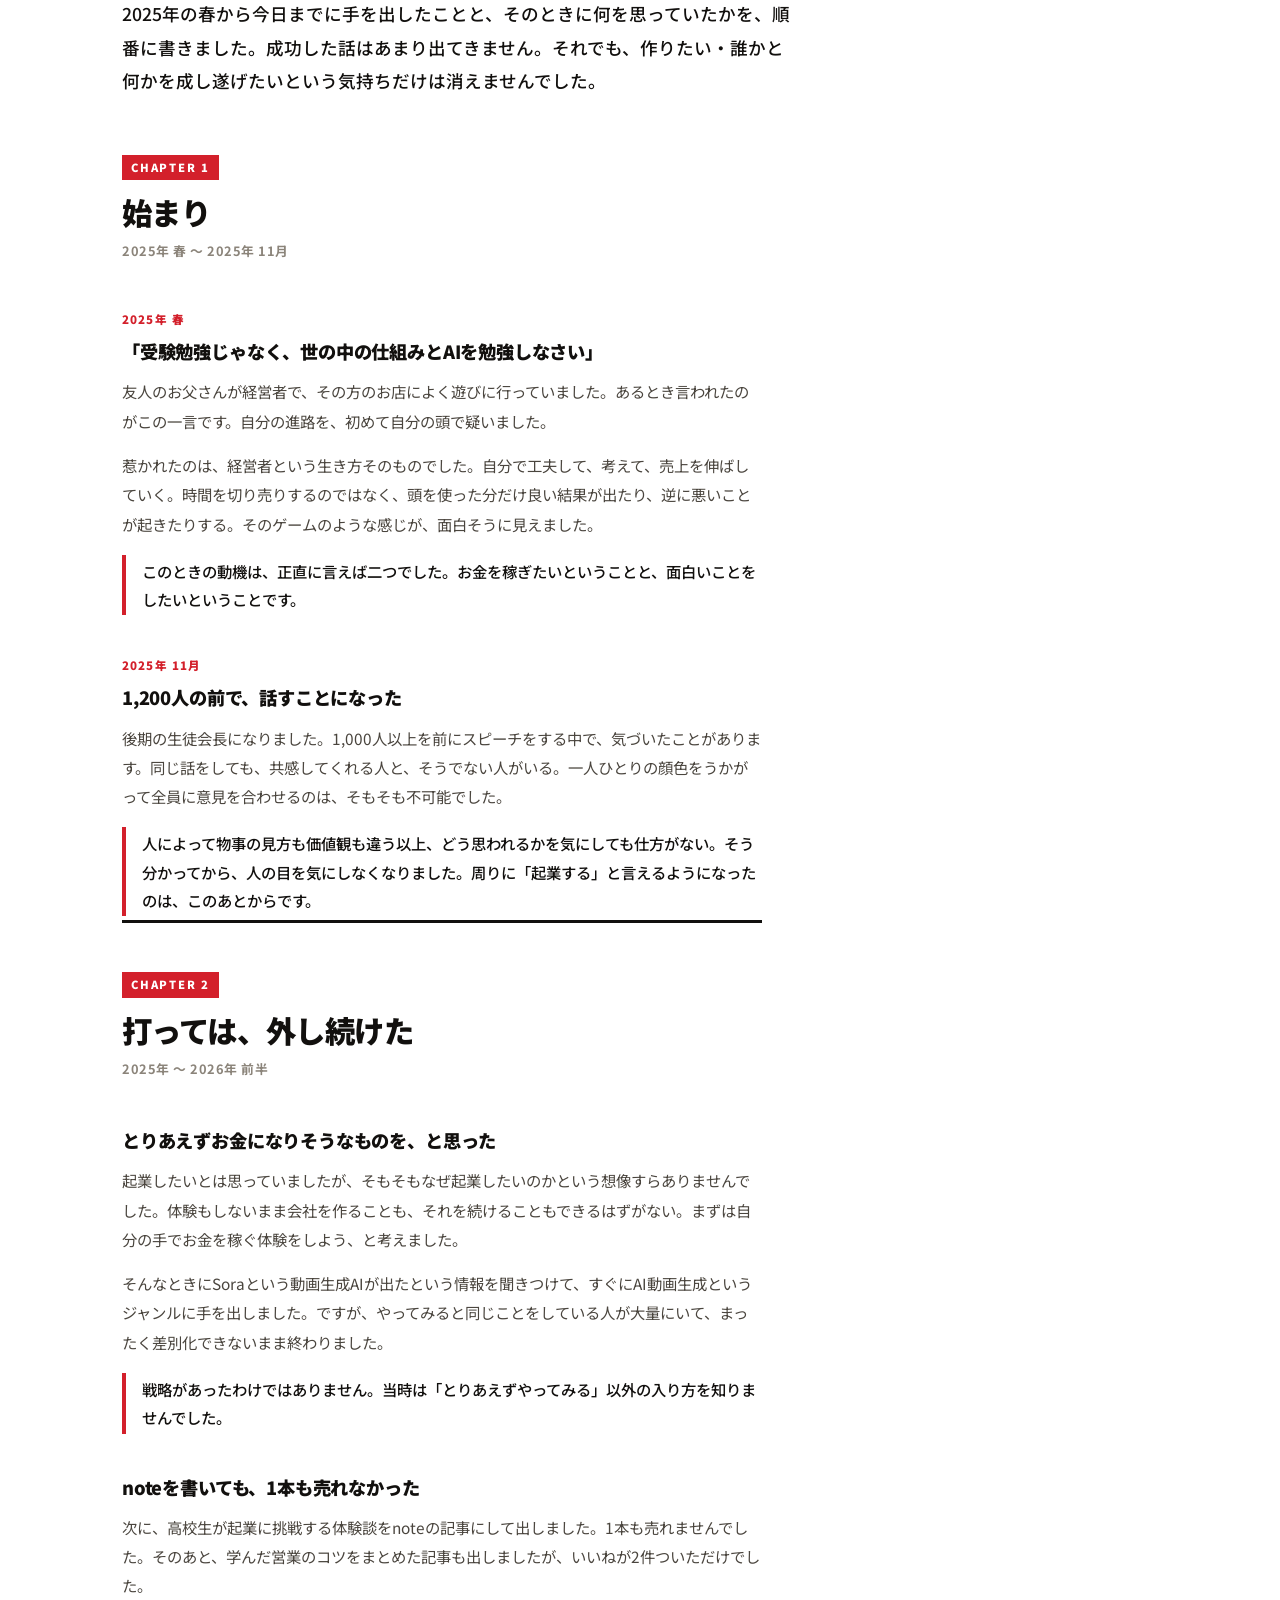
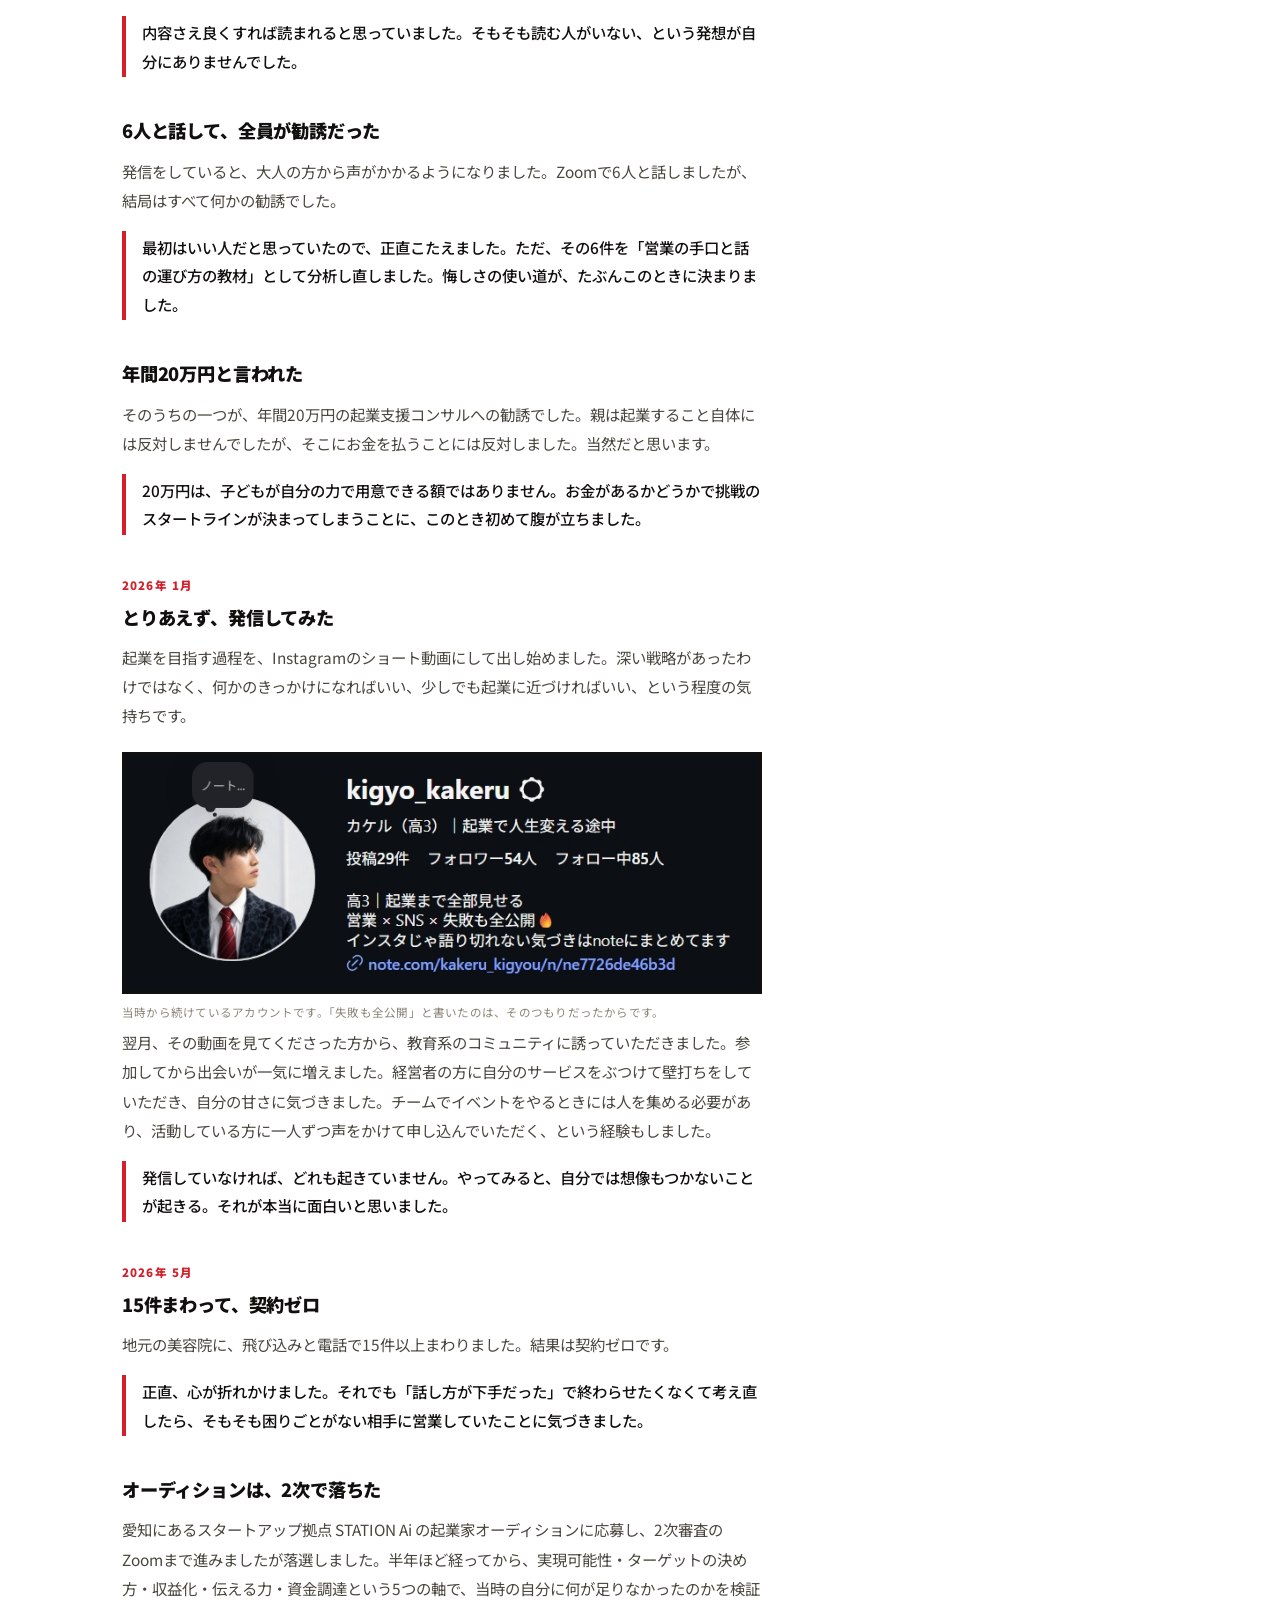
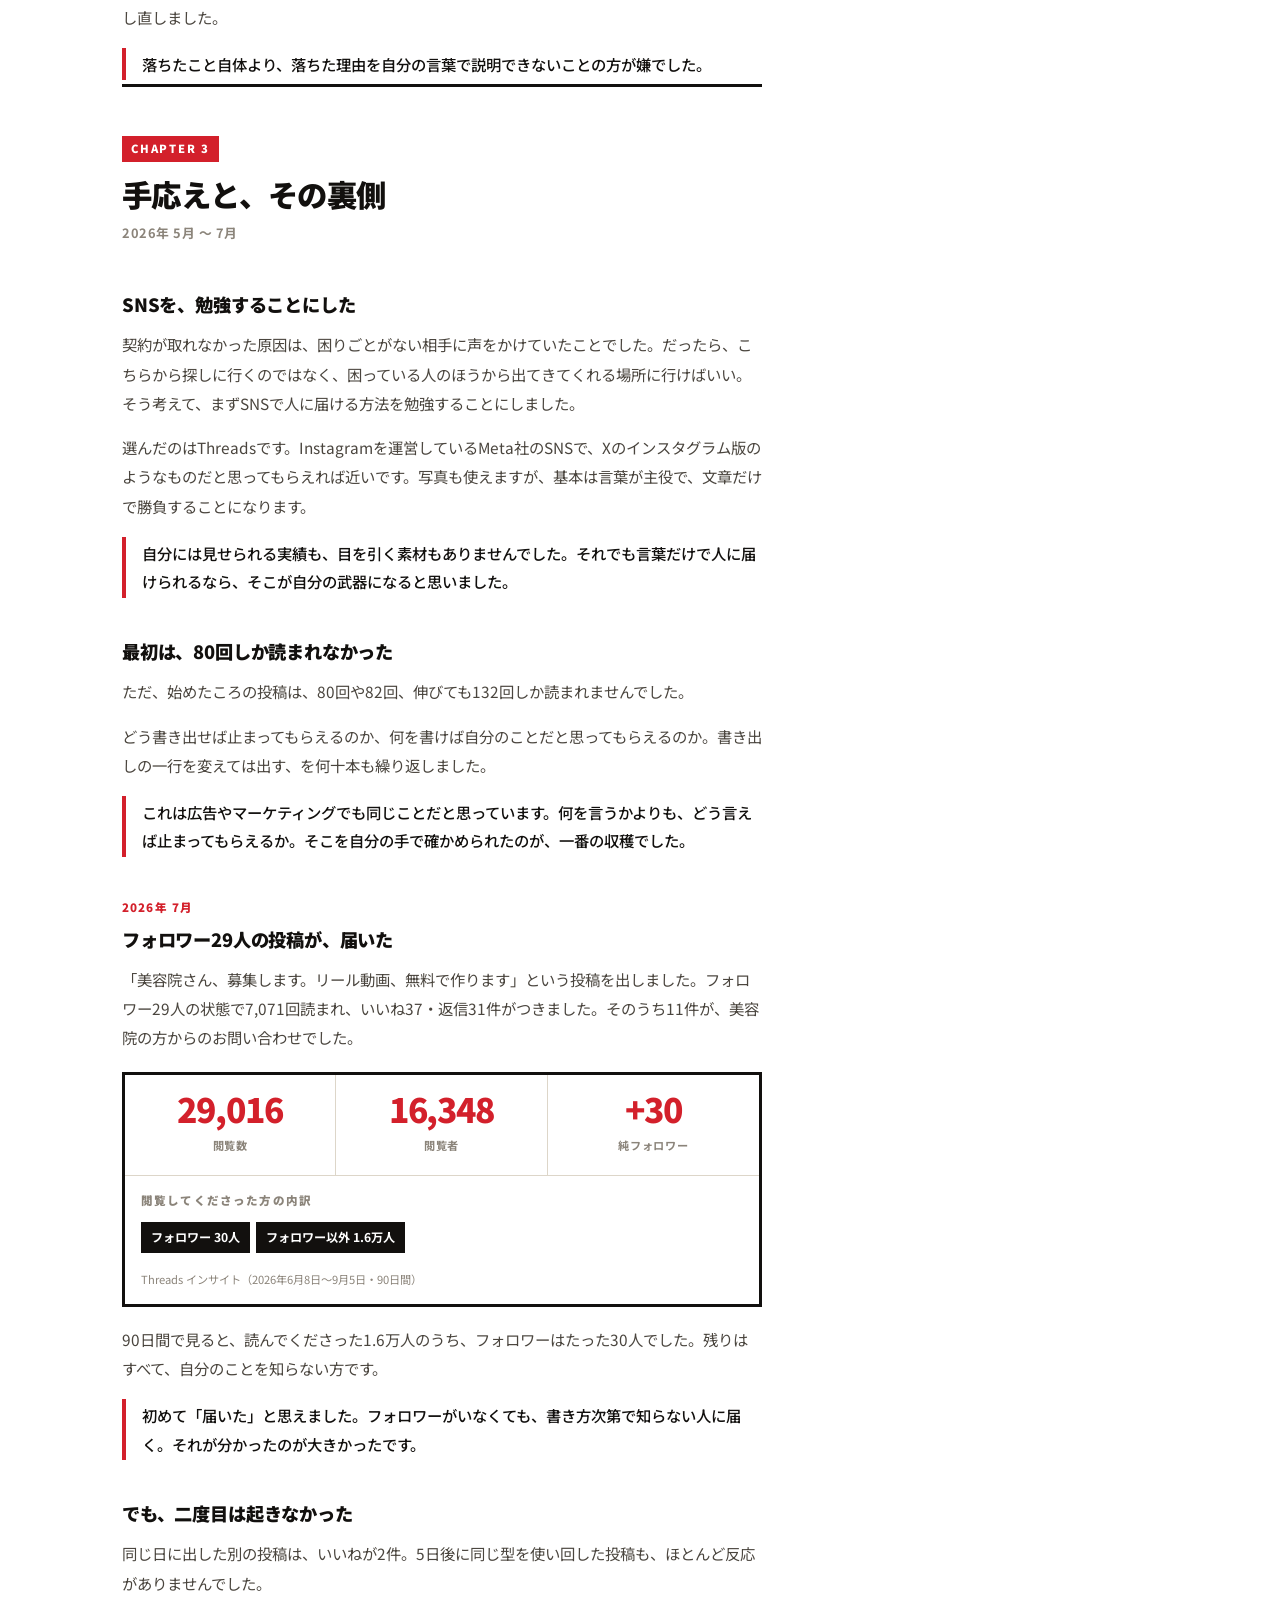
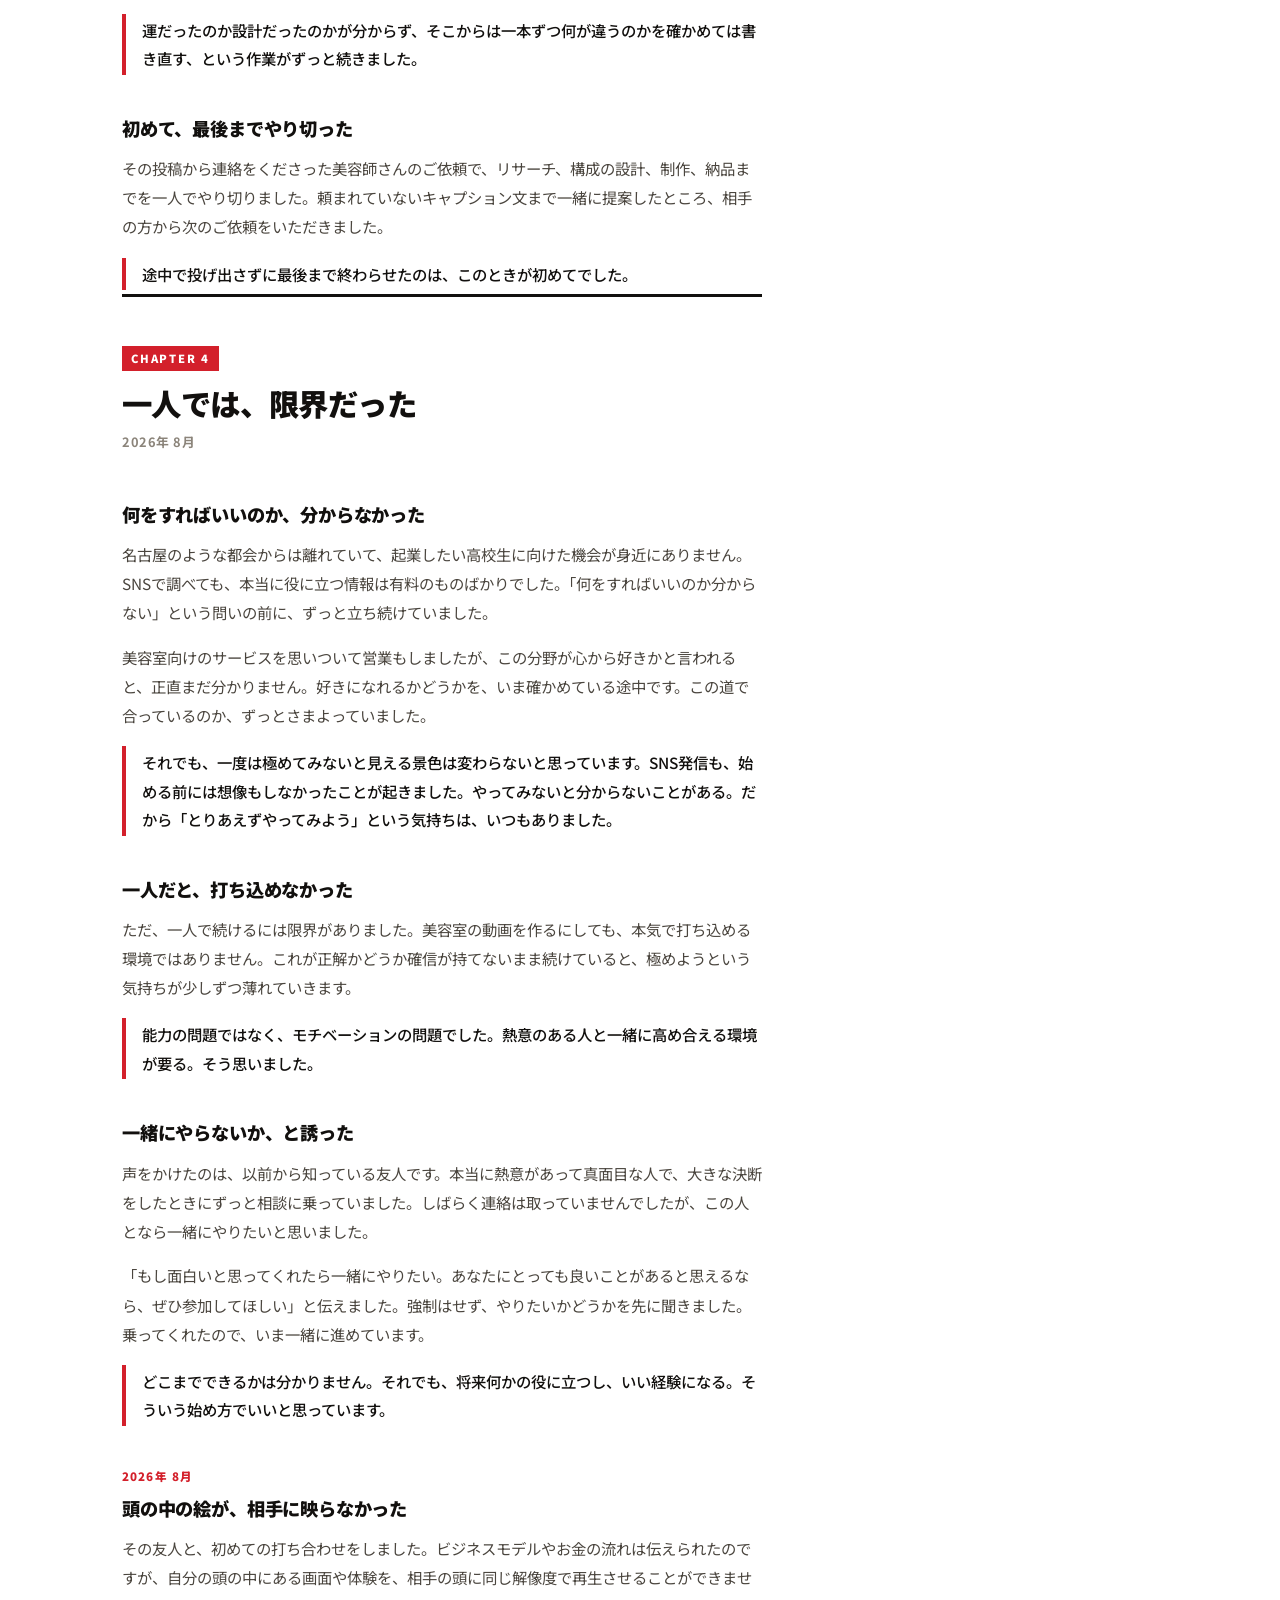
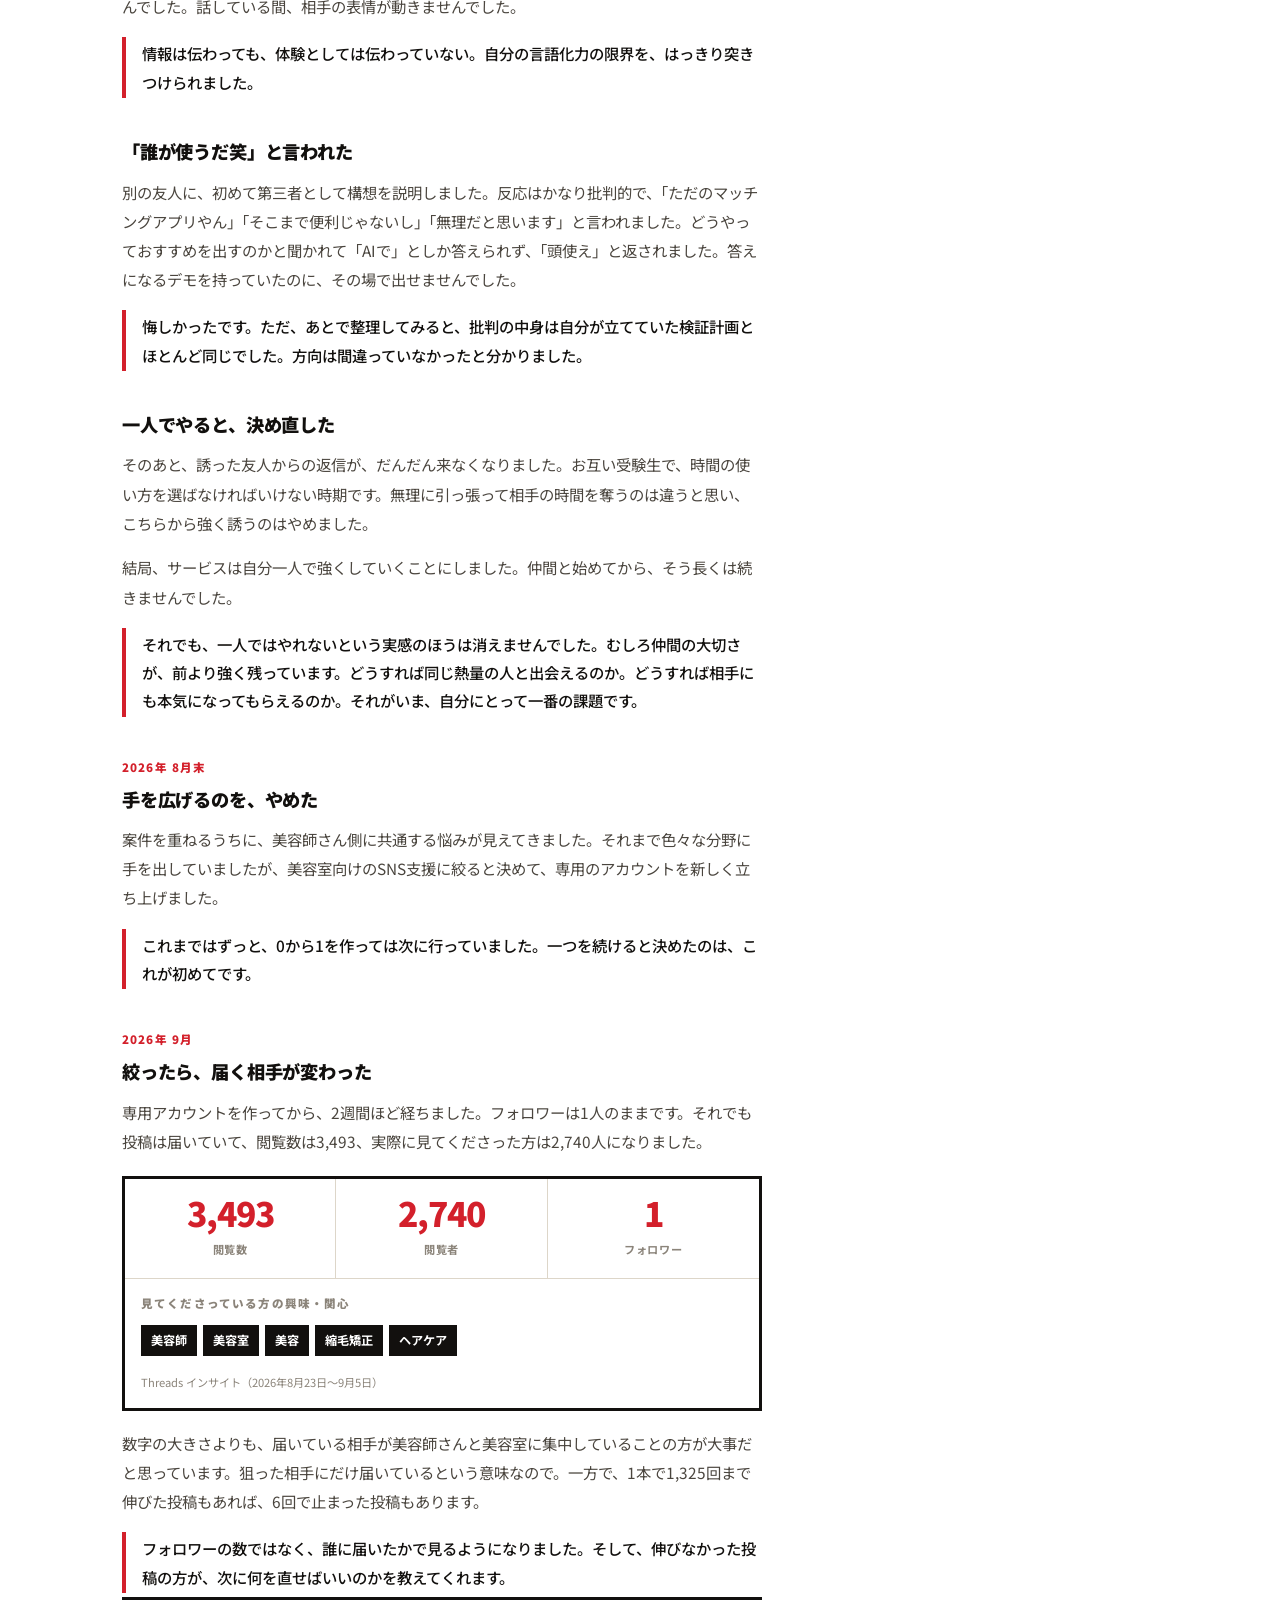
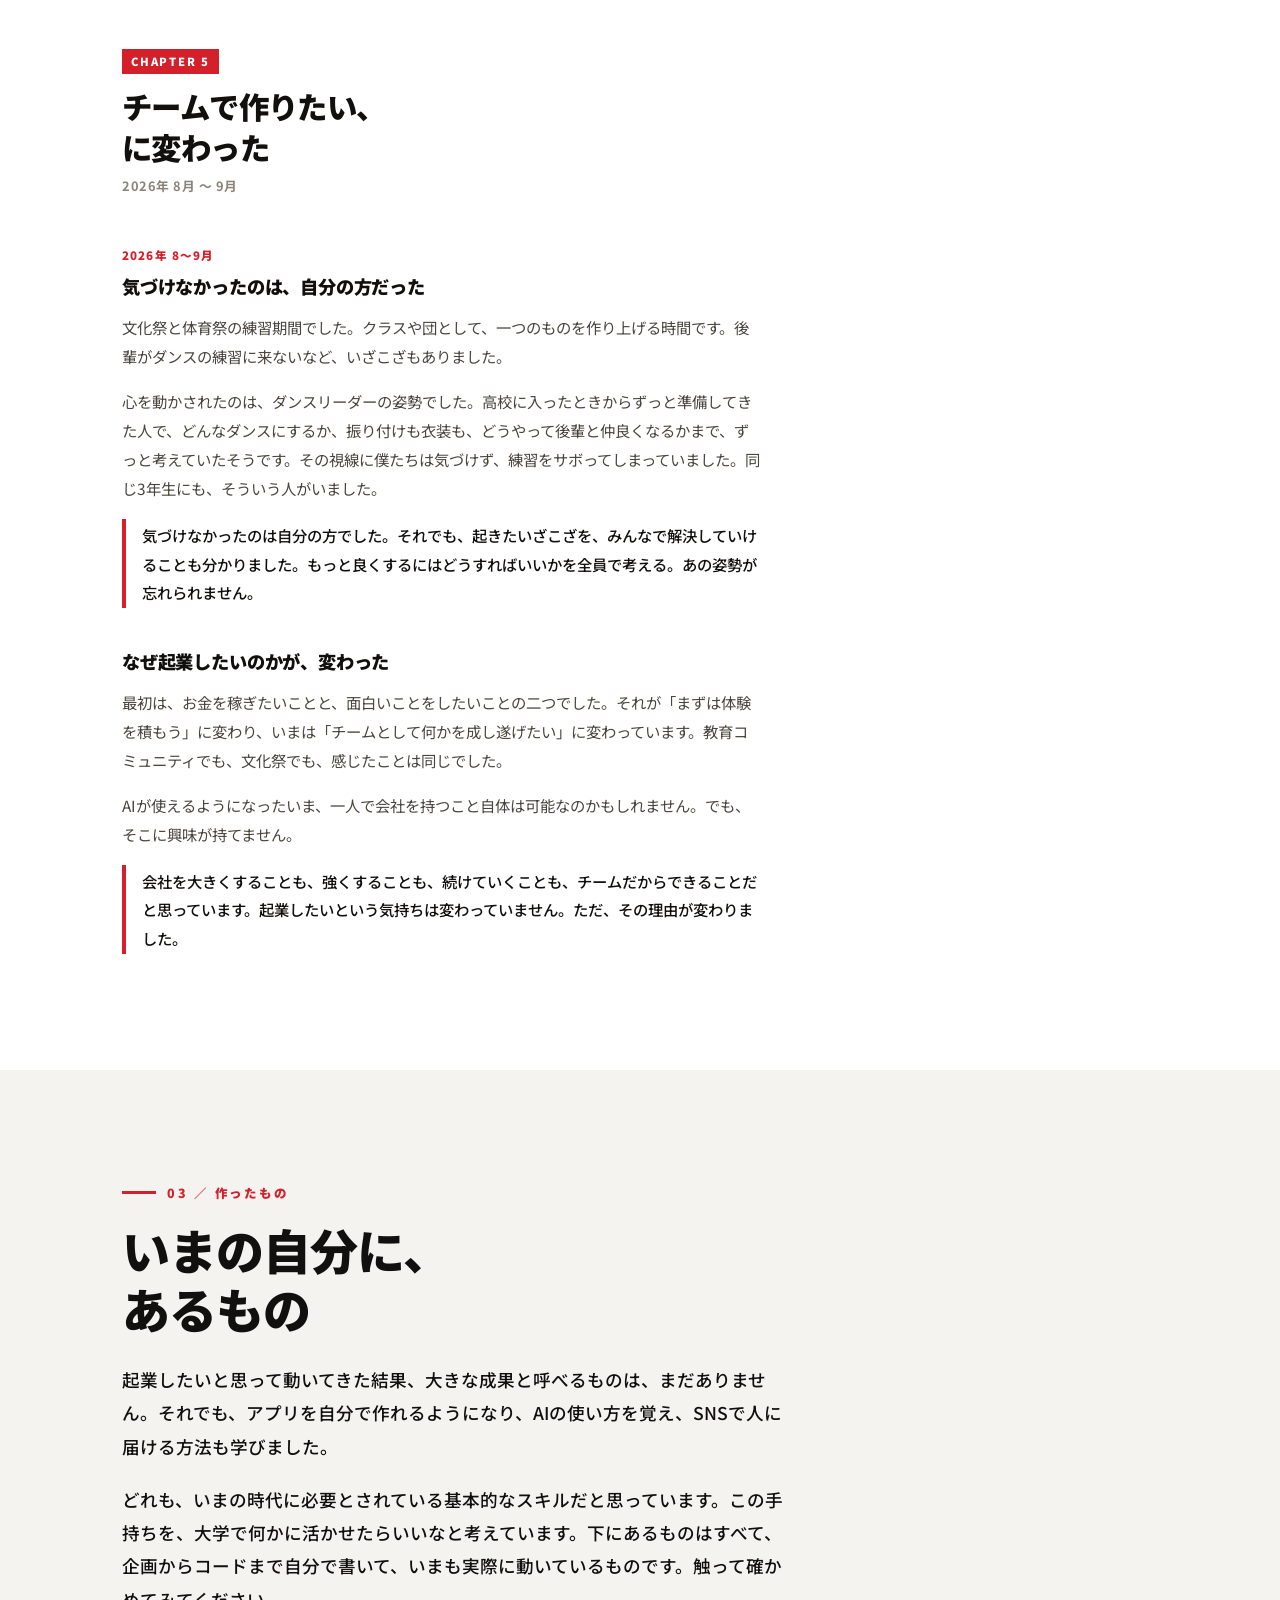
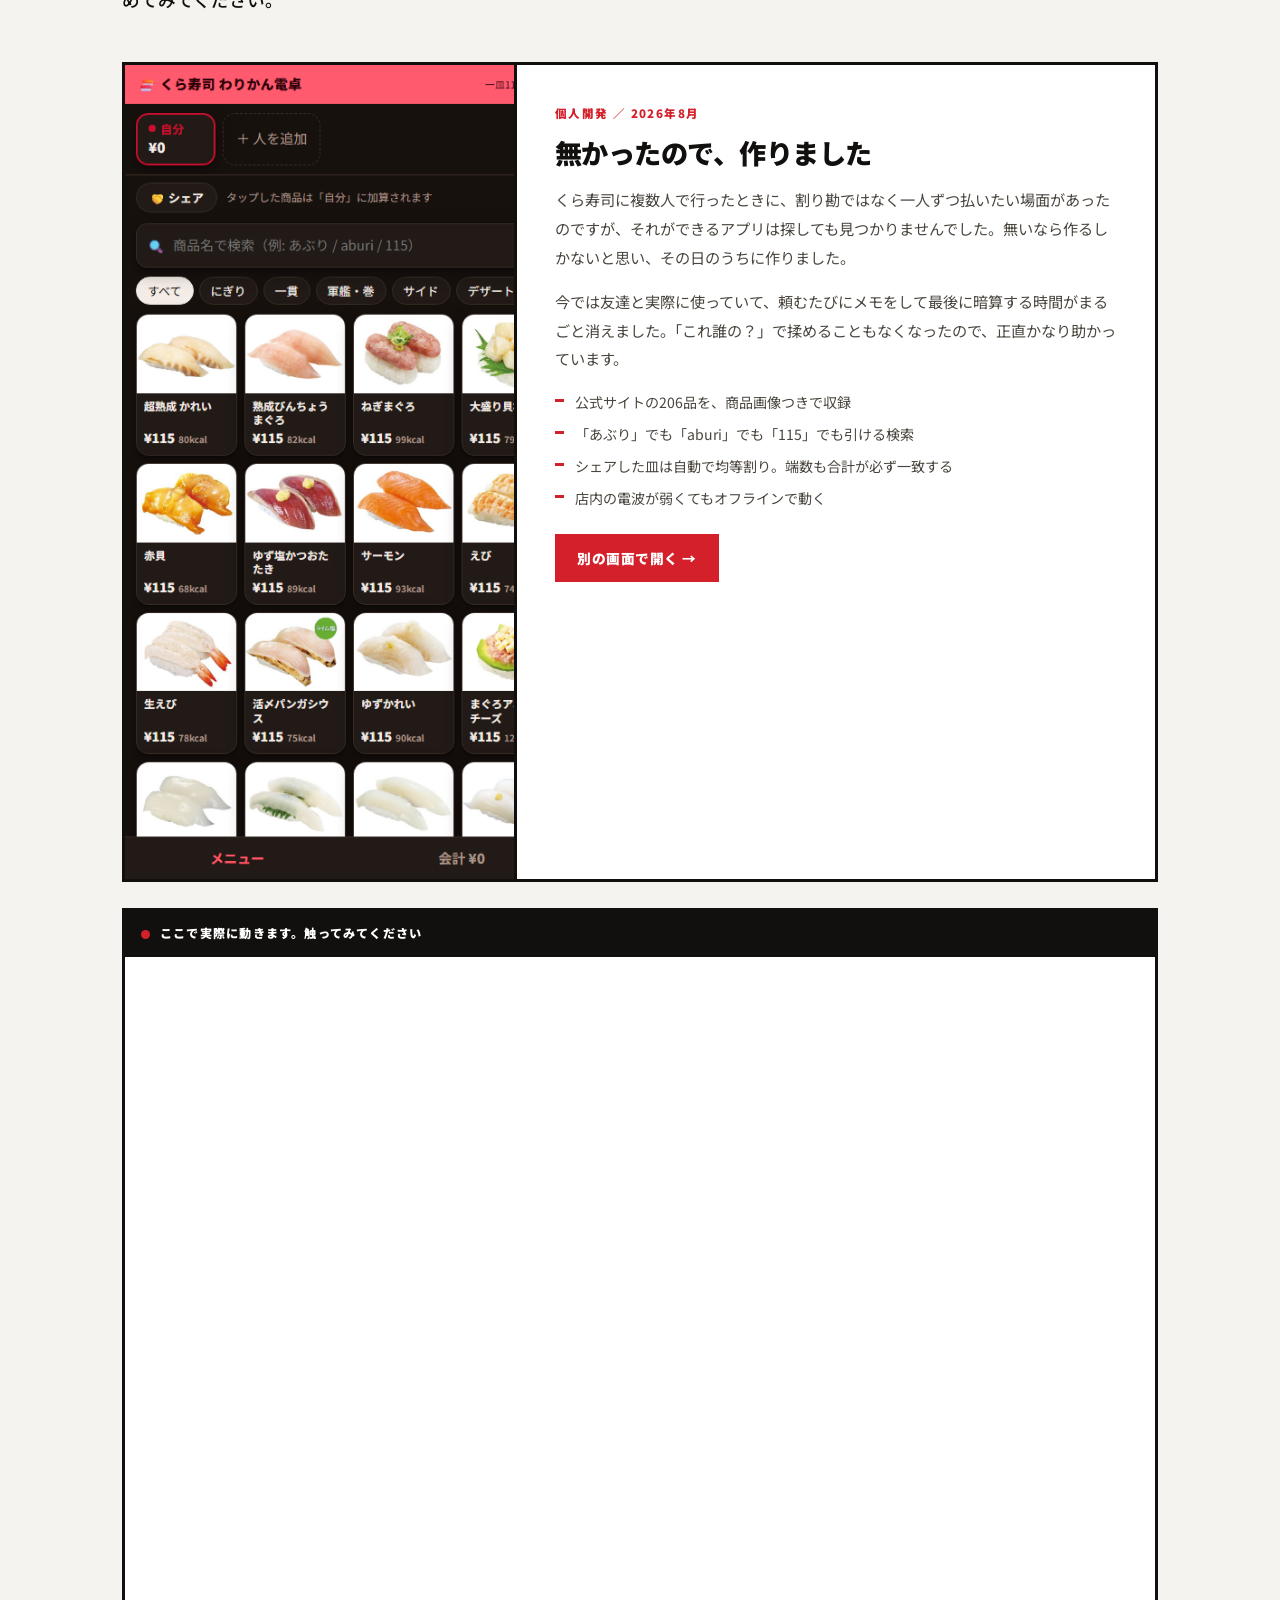
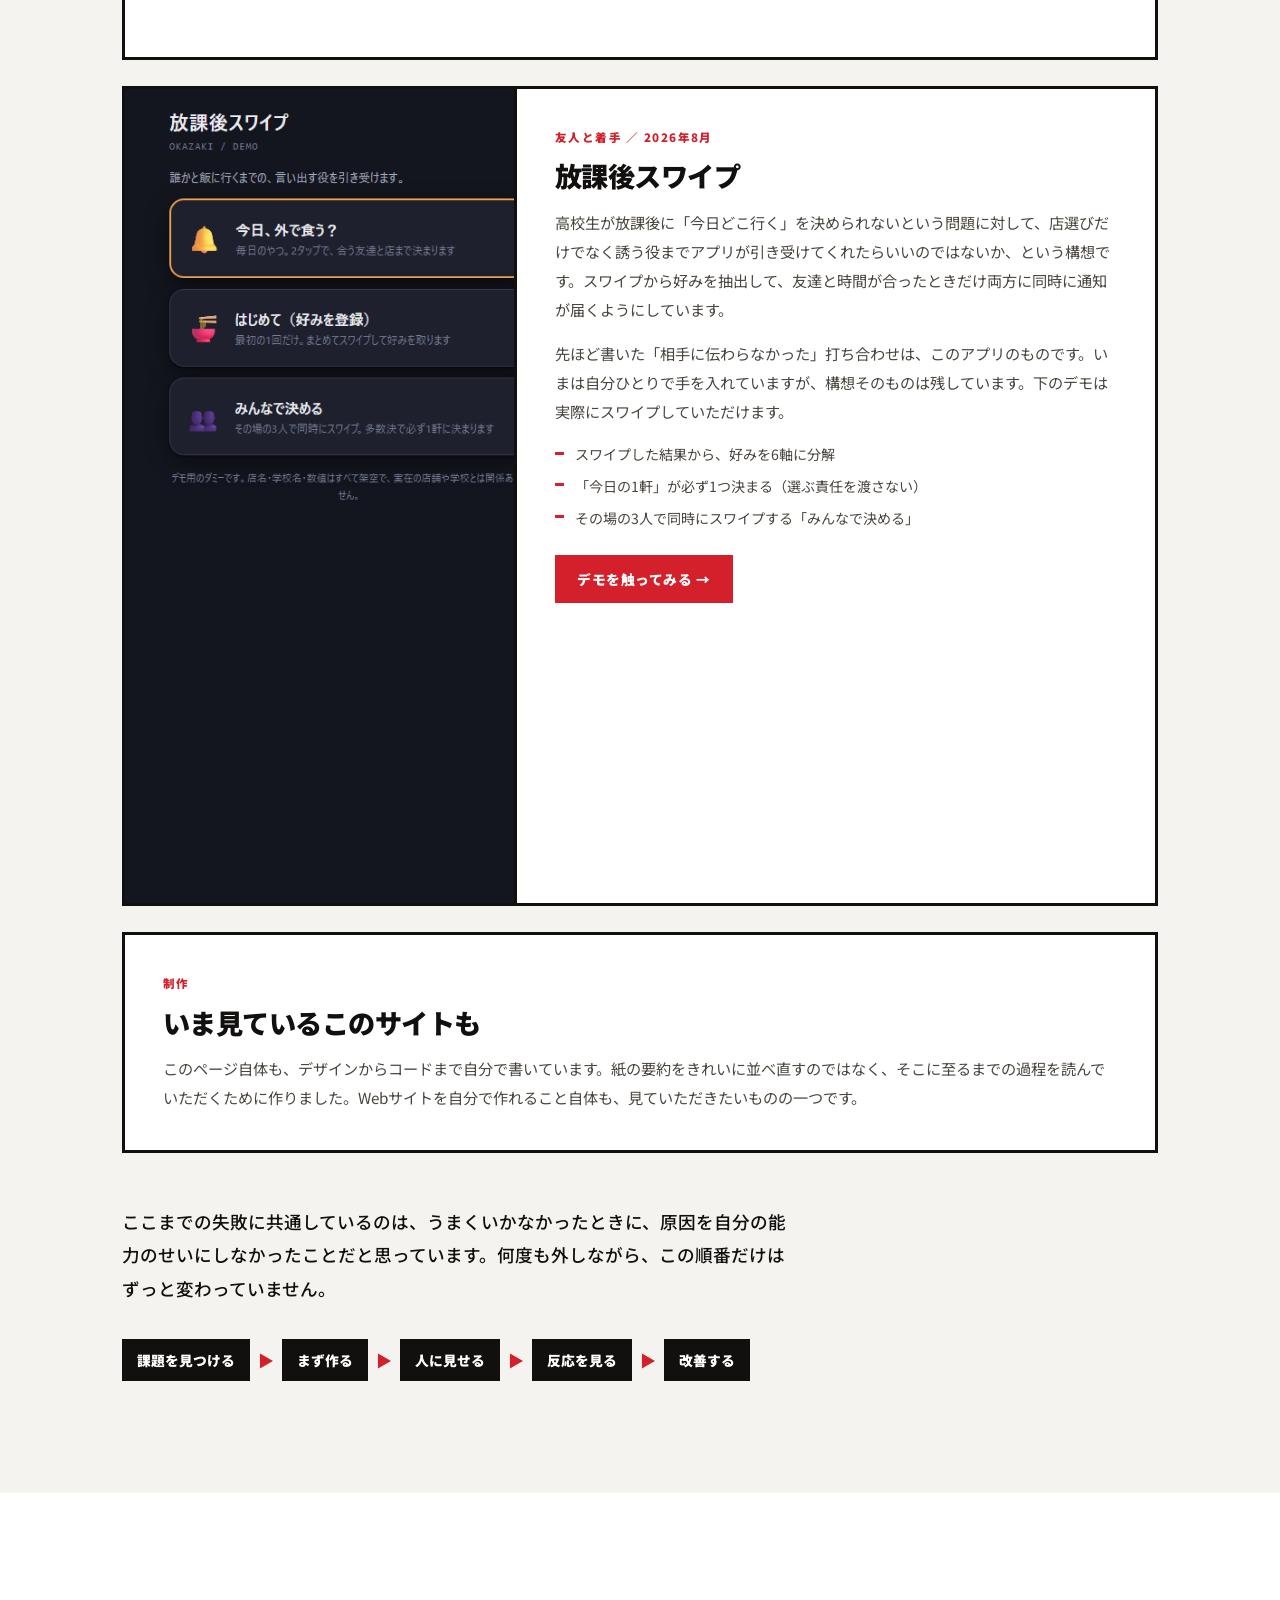
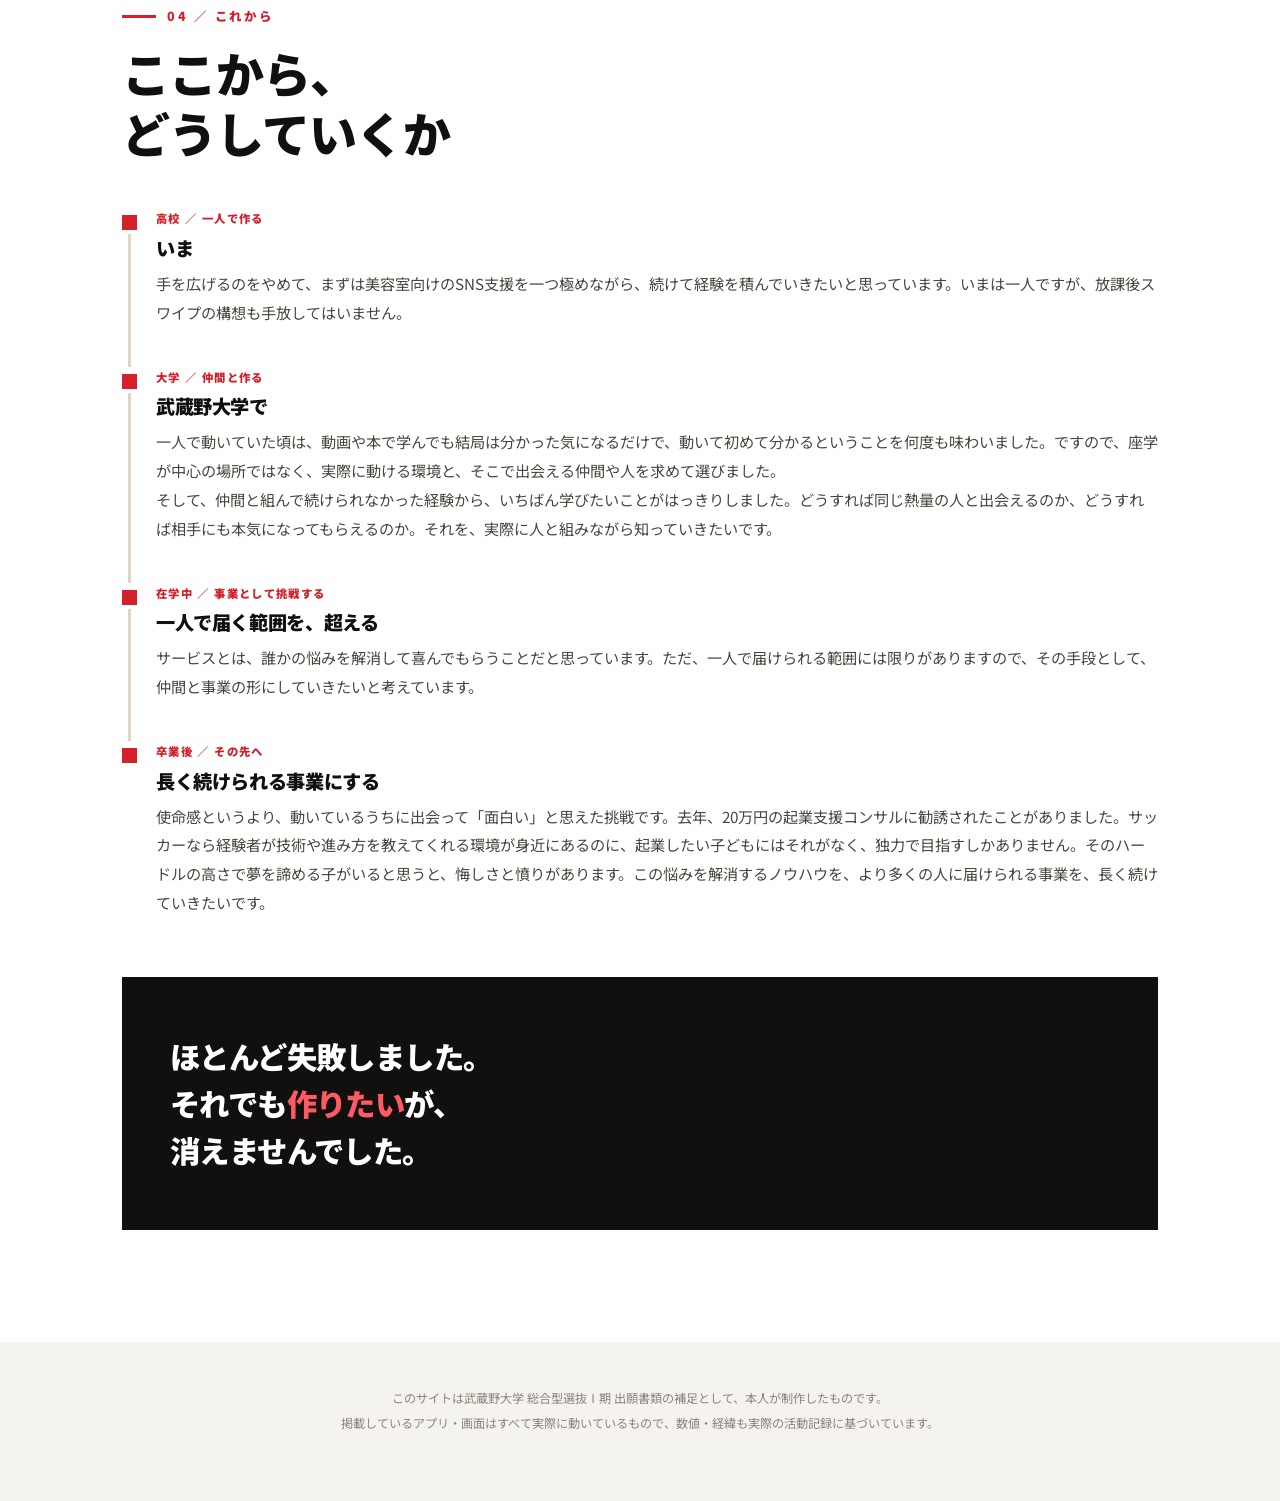
==== commit c5e2bb5a: "ポートフォリオ: 仲間と離れた経緯を追加し、事実と違う現在形の記述を修正 第4章で仲間を誘った直後に「手を広げるのをやめた」へ飛んでおり、 その友人がどこへ行ったのか説明がないまま場面が変わっていた。" ====
--- a/musashino-portfolio/index.html
+++ b/musashino-portfolio/index.html
@@ -453,6 +453,13 @@
       </div>
 
       <div class="ep rv">
+        <h4>一人でやると、決め直した</h4>
+        <p>そのあと、誘った友人からの返信が、だんだん来なくなりました。お互い受験生で、時間の使い方を選ばなければいけない時期です。無理に引っ張って相手の時間を奪うのは違うと思い、こちらから強く誘うのはやめました。</p>
+        <p>結局、サービスは自分一人で強くしていくことにしました。仲間と始めてから、そう長くは続きませんでした。</p>
+        <p class="feel">それでも、一人ではやれないという実感のほうは消えませんでした。むしろ仲間の大切さが、前より強く残っています。どうすれば同じ熱量の人と出会えるのか。どうすれば相手にも本気になってもらえるのか。それがいま、自分にとって一番の課題です。</p>
+      </div>
+
+      <div class="ep rv">
         <div class="ep-when">2026年 8月末</div>
         <h4>手を広げるのを、やめた</h4>
         <p>案件を重ねるうちに、美容師さん側に共通する悩みが見えてきました。それまで色々な分野に手を出していましたが、美容室向けのSNS支援に絞ると決めて、専用のアカウントを新しく立ち上げました。</p>
@@ -538,10 +545,10 @@
       <div class="work rv">
         <div class="shot"><img src="images/swipe.png" alt="放課後スワイプのデモ画面。今日、外で食う？／はじめて／みんなで決める の3つのモード" loading="lazy" width="430" height="900"></div>
         <div class="work-body">
-          <div class="work-meta">共同開発 ／ 友人と</div>
+          <div class="work-meta">友人と着手 ／ 2026年8月</div>
           <h3>放課後スワイプ</h3>
           <p>高校生が放課後に「今日どこ行く」を決められないという問題に対して、店選びだけでなく誘う役までアプリが引き受けてくれたらいいのではないか、という構想です。スワイプから好みを抽出して、友達と時間が合ったときだけ両方に同時に通知が届くようにしています。</p>
-          <p>先ほど書いた「相手に伝わらなかった」打ち合わせは、このアプリのものです。いまも二人で議論を重ねながら進めています。下のデモは実際にスワイプしていただけます。</p>
+          <p>先ほど書いた「相手に伝わらなかった」打ち合わせは、このアプリのものです。いまは自分ひとりで手を入れていますが、構想そのものは残しています。下のデモは実際にスワイプしていただけます。</p>
           <ul class="specs">
             <li>スワイプした結果から、好みを6軸に分解</li>
             <li>「今日の1軒」が必ず1つ決まる（選ぶ責任を渡さない）</li>
@@ -583,12 +590,12 @@
       <div class="tl-i rv">
         <div class="tl-st">高校 ／ 一人で作る</div>
         <h3>いま</h3>
-        <p>手を広げるのをやめて、まずは美容室向けのSNS支援を一つ極めながら、続けて経験を積んでいきたいと思っています。並行して、放課後スワイプの構想も、その友人と一緒に育てているところです。</p>
+        <p>手を広げるのをやめて、まずは美容室向けのSNS支援を一つ極めながら、続けて経験を積んでいきたいと思っています。いまは一人ですが、放課後スワイプの構想も手放してはいません。</p>
       </div>
       <div class="tl-i rv">
         <div class="tl-st">大学 ／ 仲間と作る</div>
         <h3>武蔵野大学で</h3>
-        <p>一人で動いていた頃は、動画や本で学んでも結局は分かった気になるだけで、動いて初めて分かるということを何度も味わいました。ですので、座学が中心の場所ではなく、実際に動ける環境と、そこで出会える仲間や人を求めて選びました。</p>
+        <p>一人で動いていた頃は、動画や本で学んでも結局は分かった気になるだけで、動いて初めて分かるということを何度も味わいました。ですので、座学が中心の場所ではなく、実際に動ける環境と、そこで出会える仲間や人を求めて選びました。</p><p>そして、仲間と組んで続けられなかった経験から、いちばん学びたいことがはっきりしました。どうすれば同じ熱量の人と出会えるのか、どうすれば相手にも本気になってもらえるのか。それを、実際に人と組みながら知っていきたいです。</p>
       </div>
       <div class="tl-i rv">
         <div class="tl-st">在学中 ／ 事業として挑戦する</div>
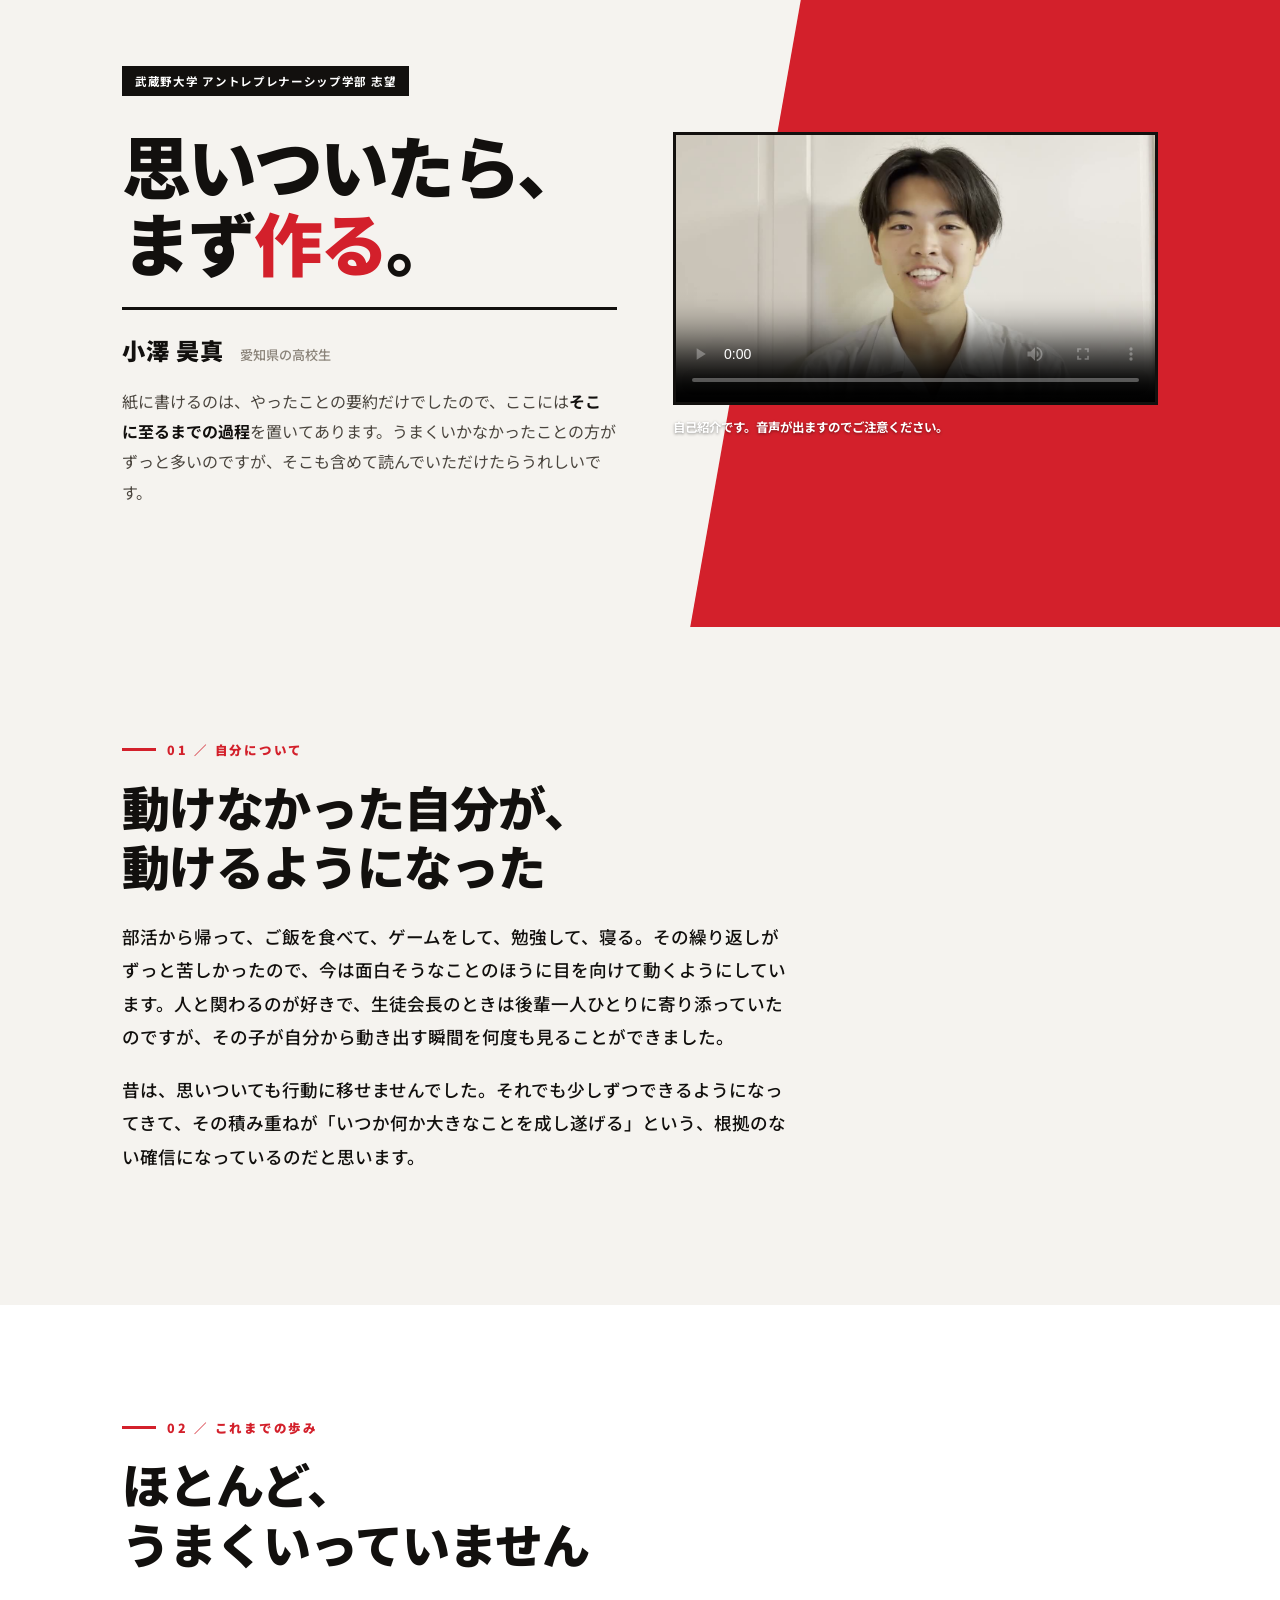
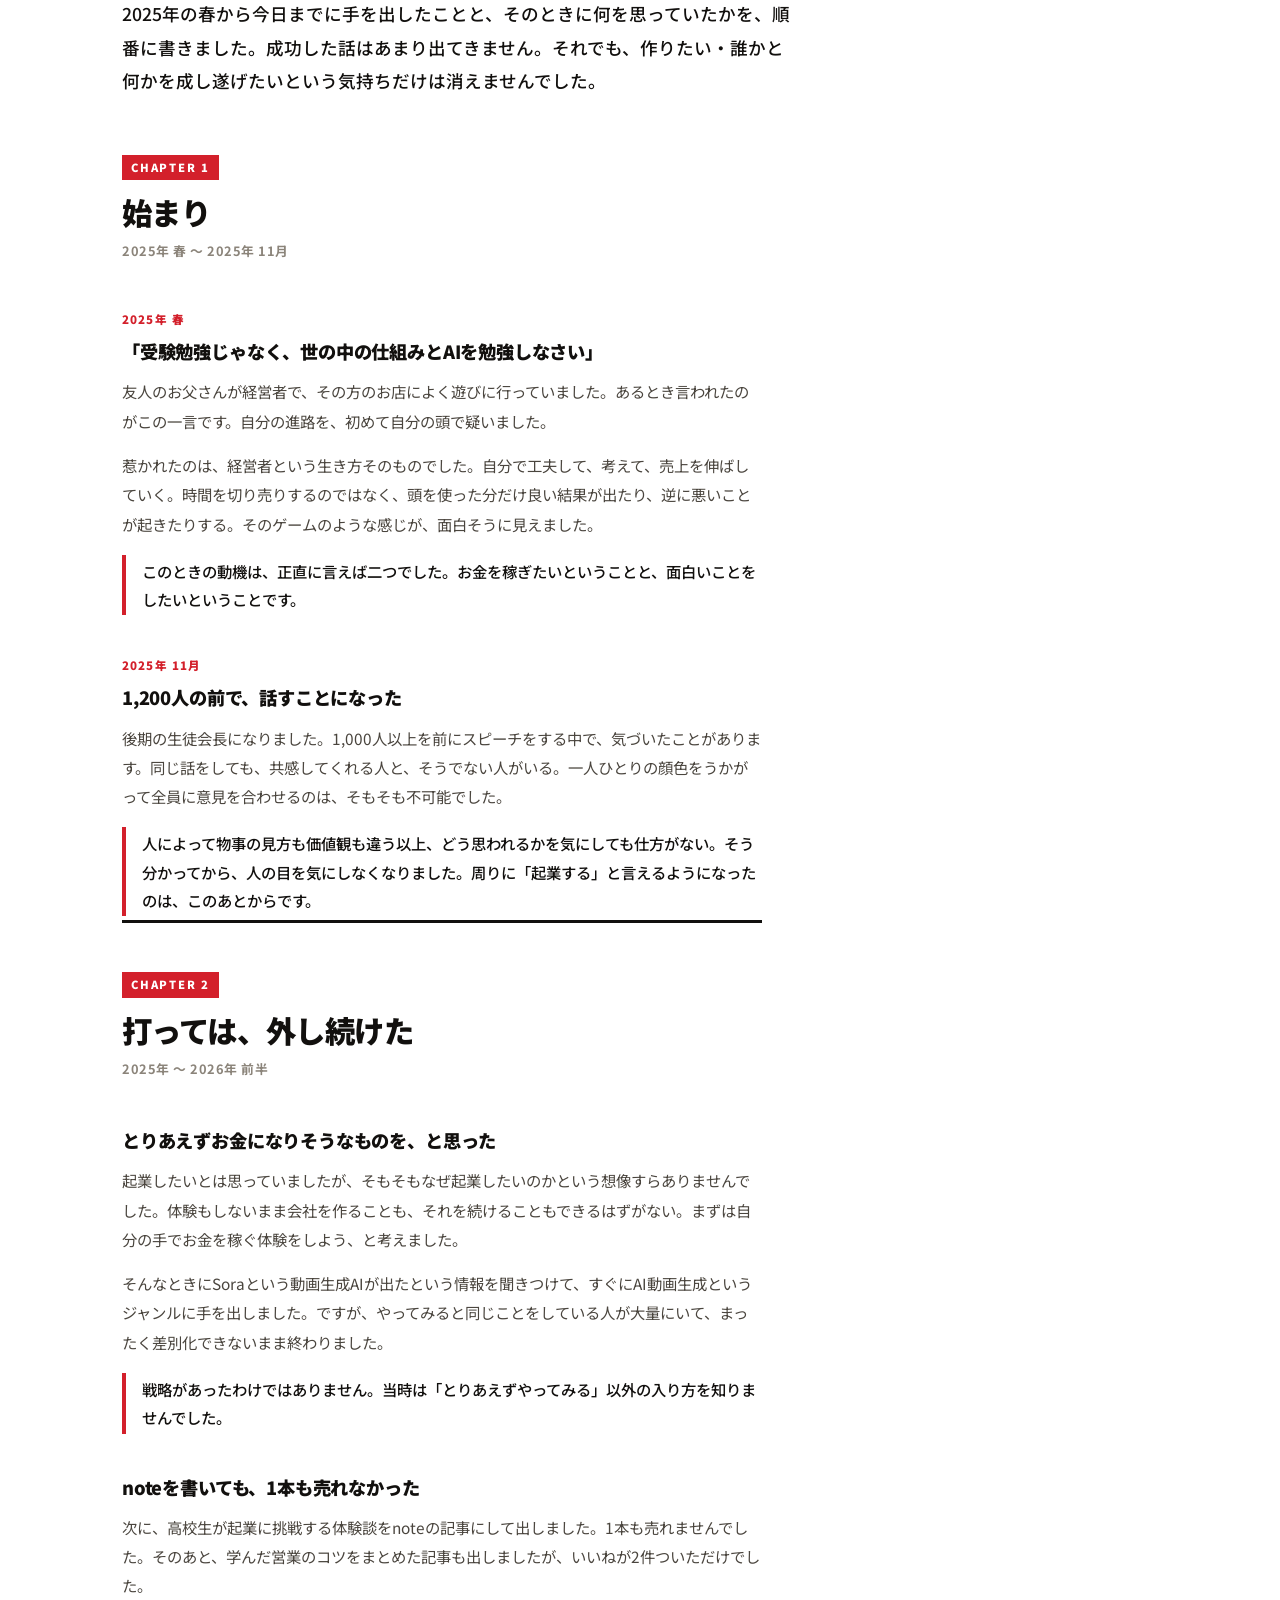
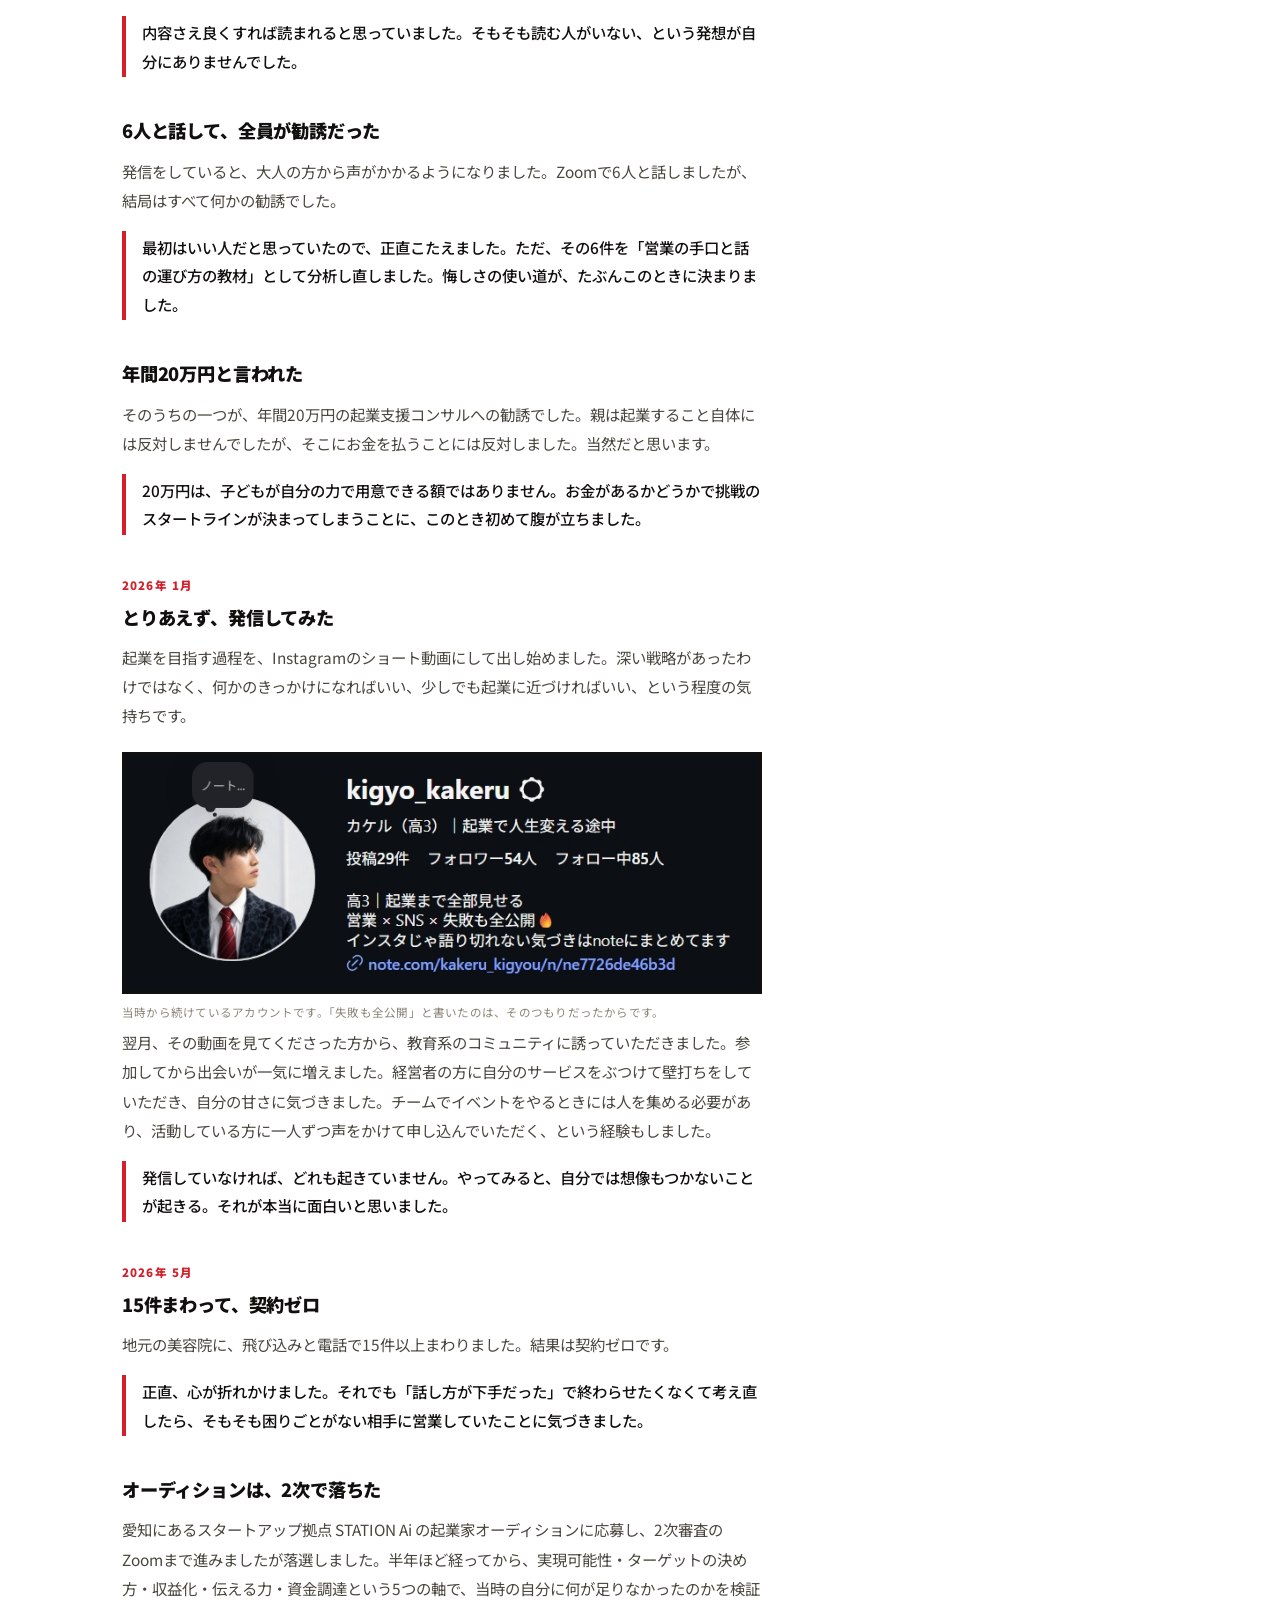
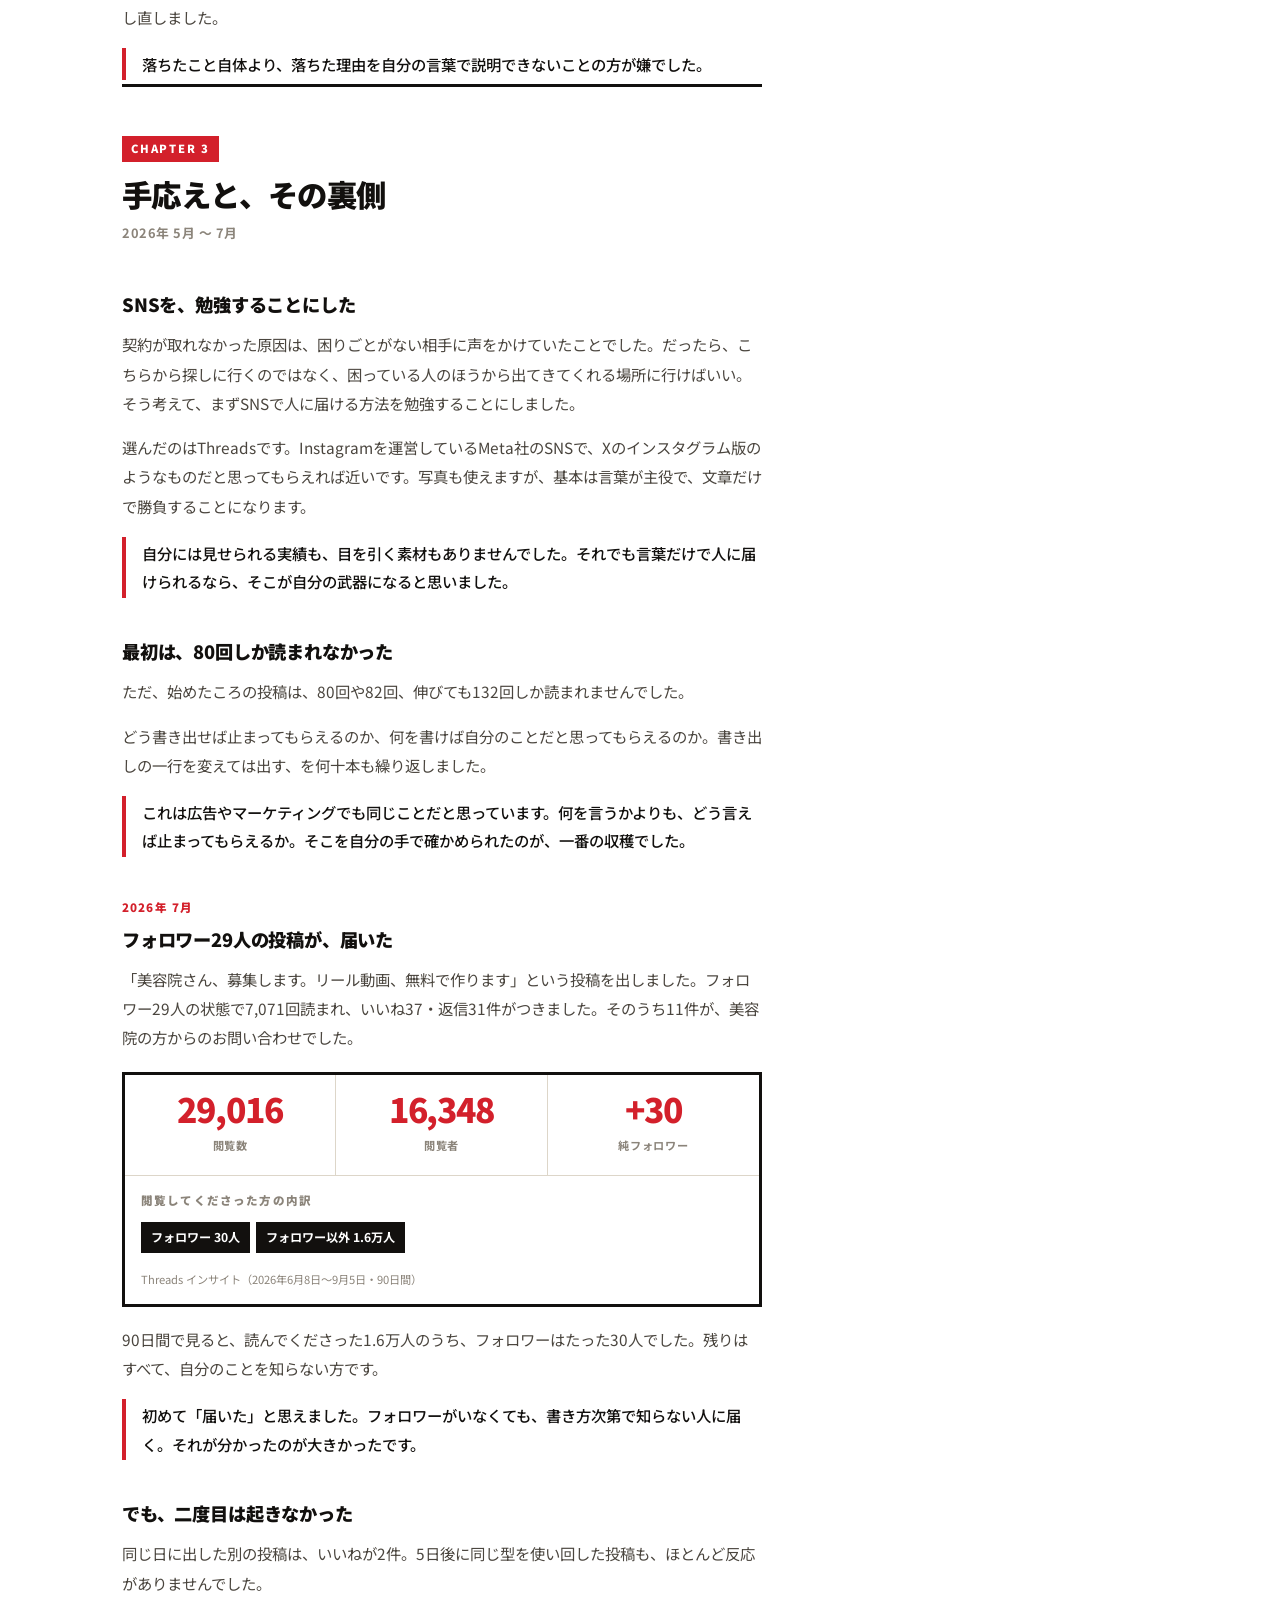
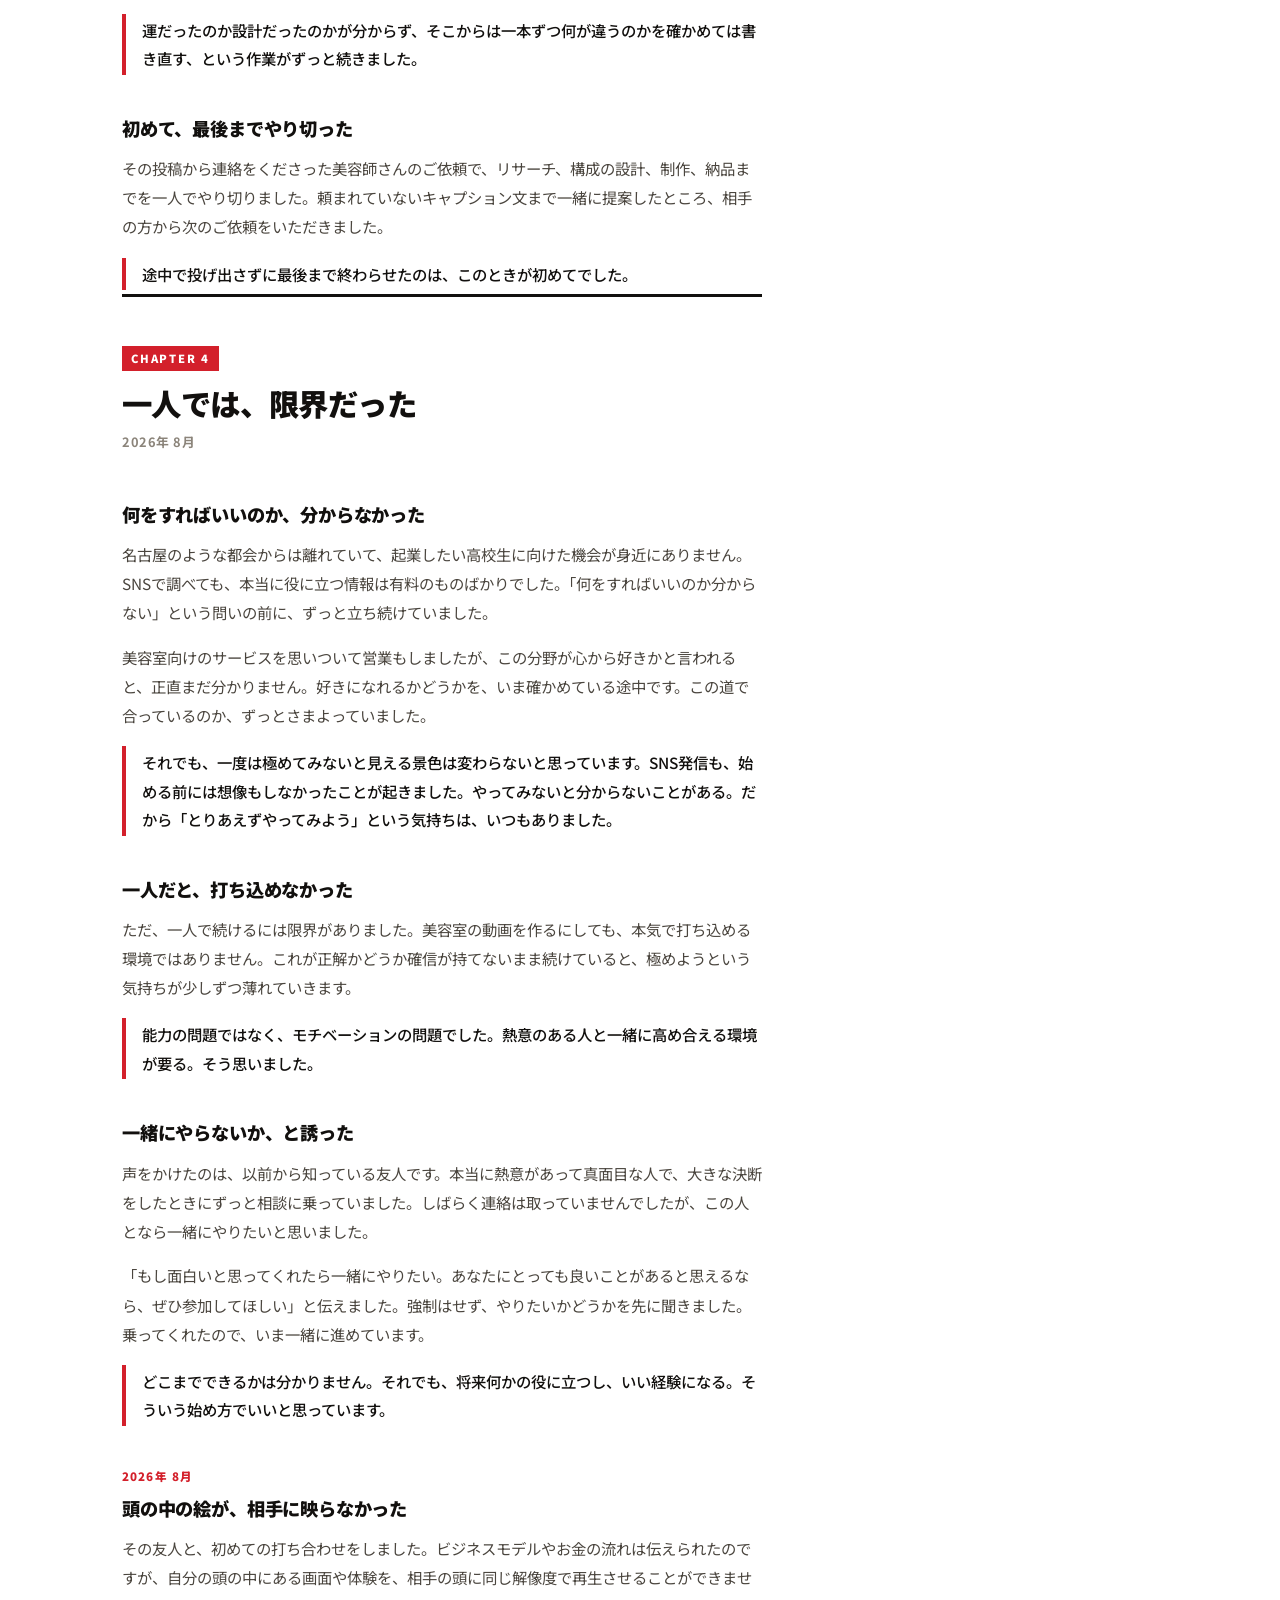
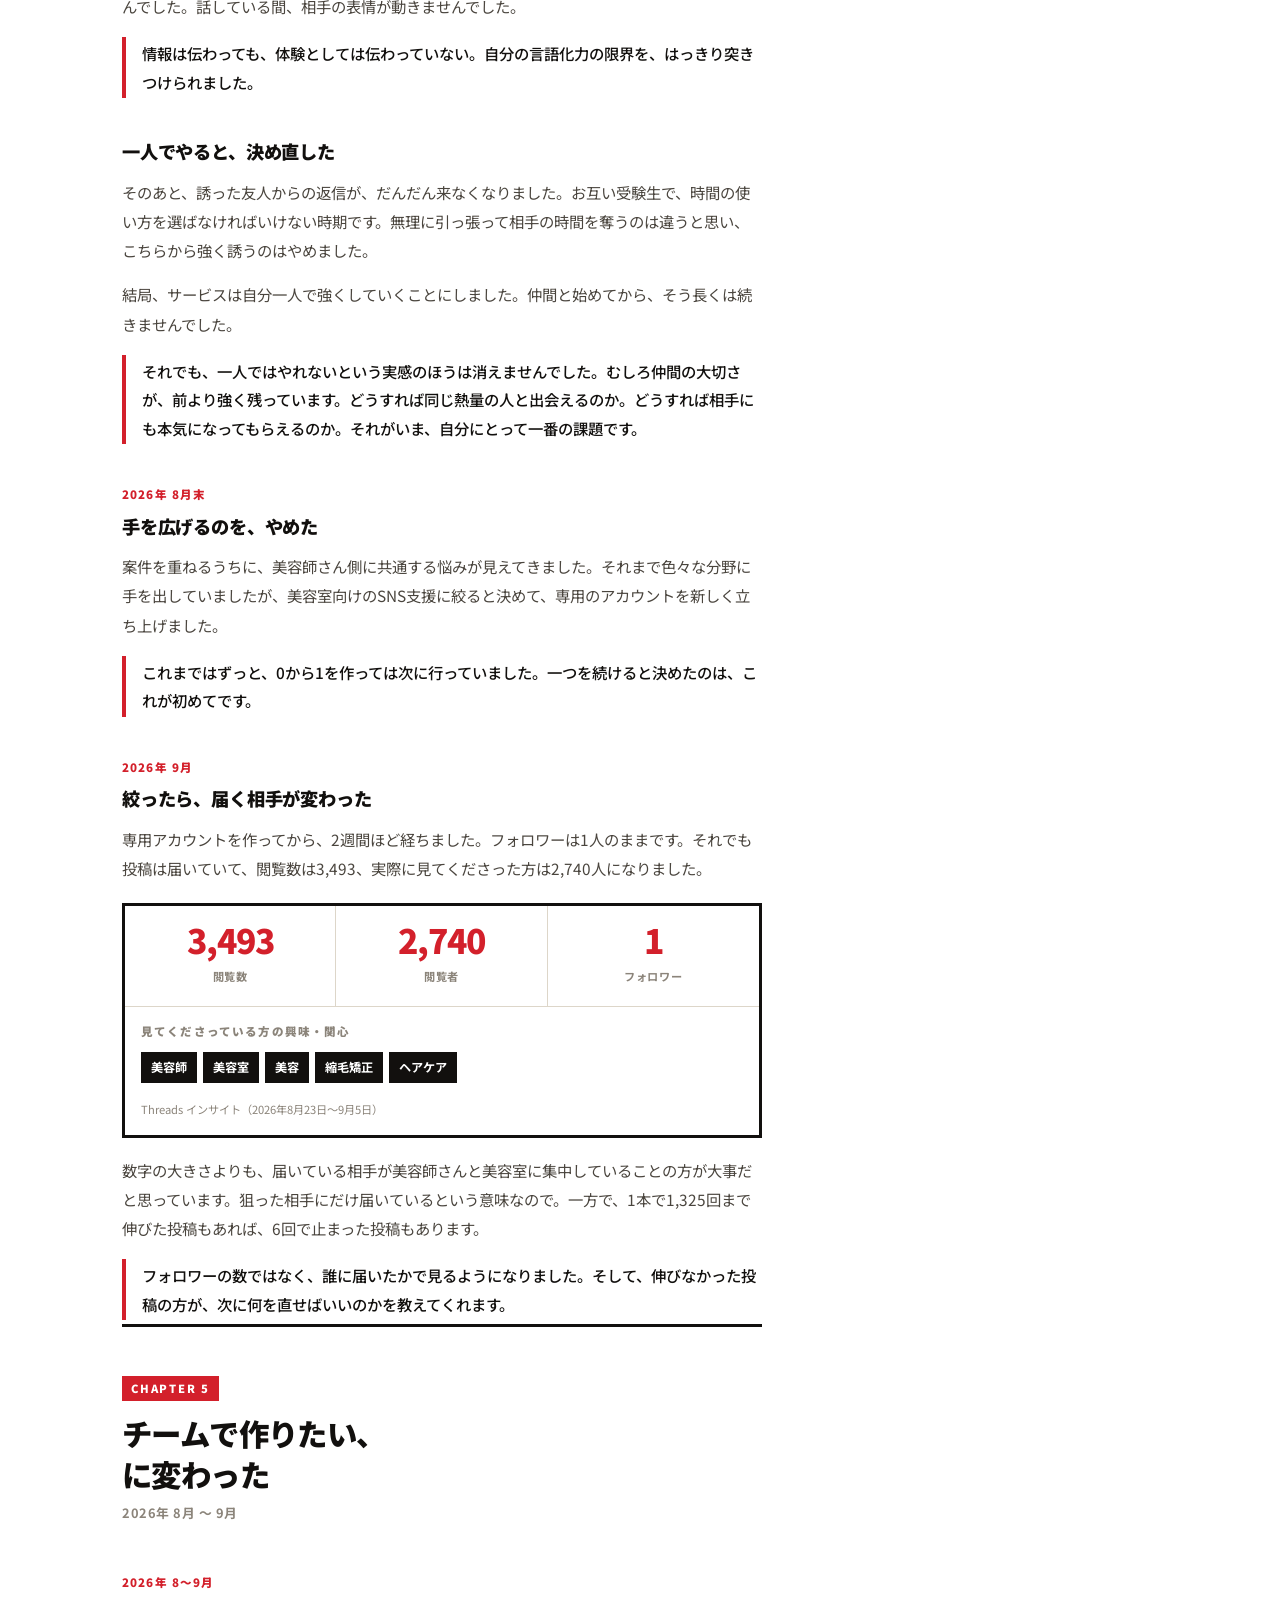
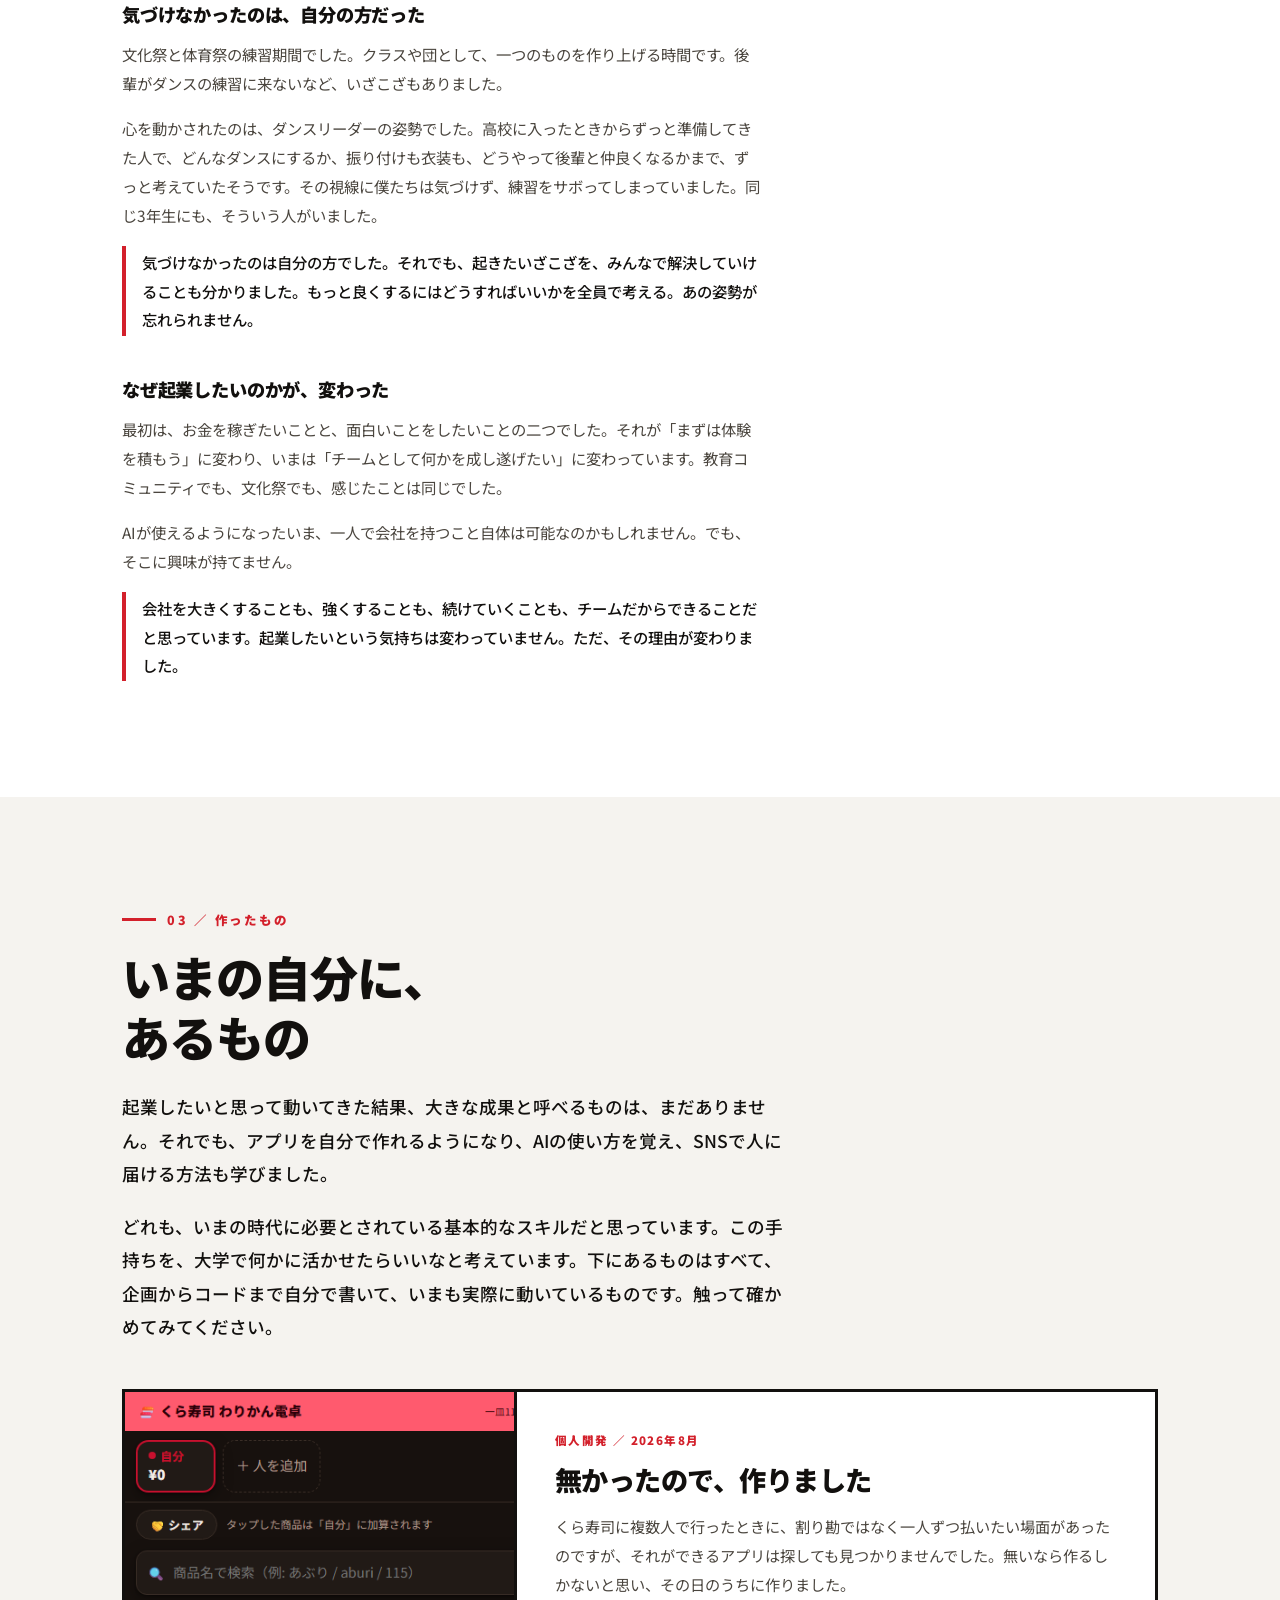
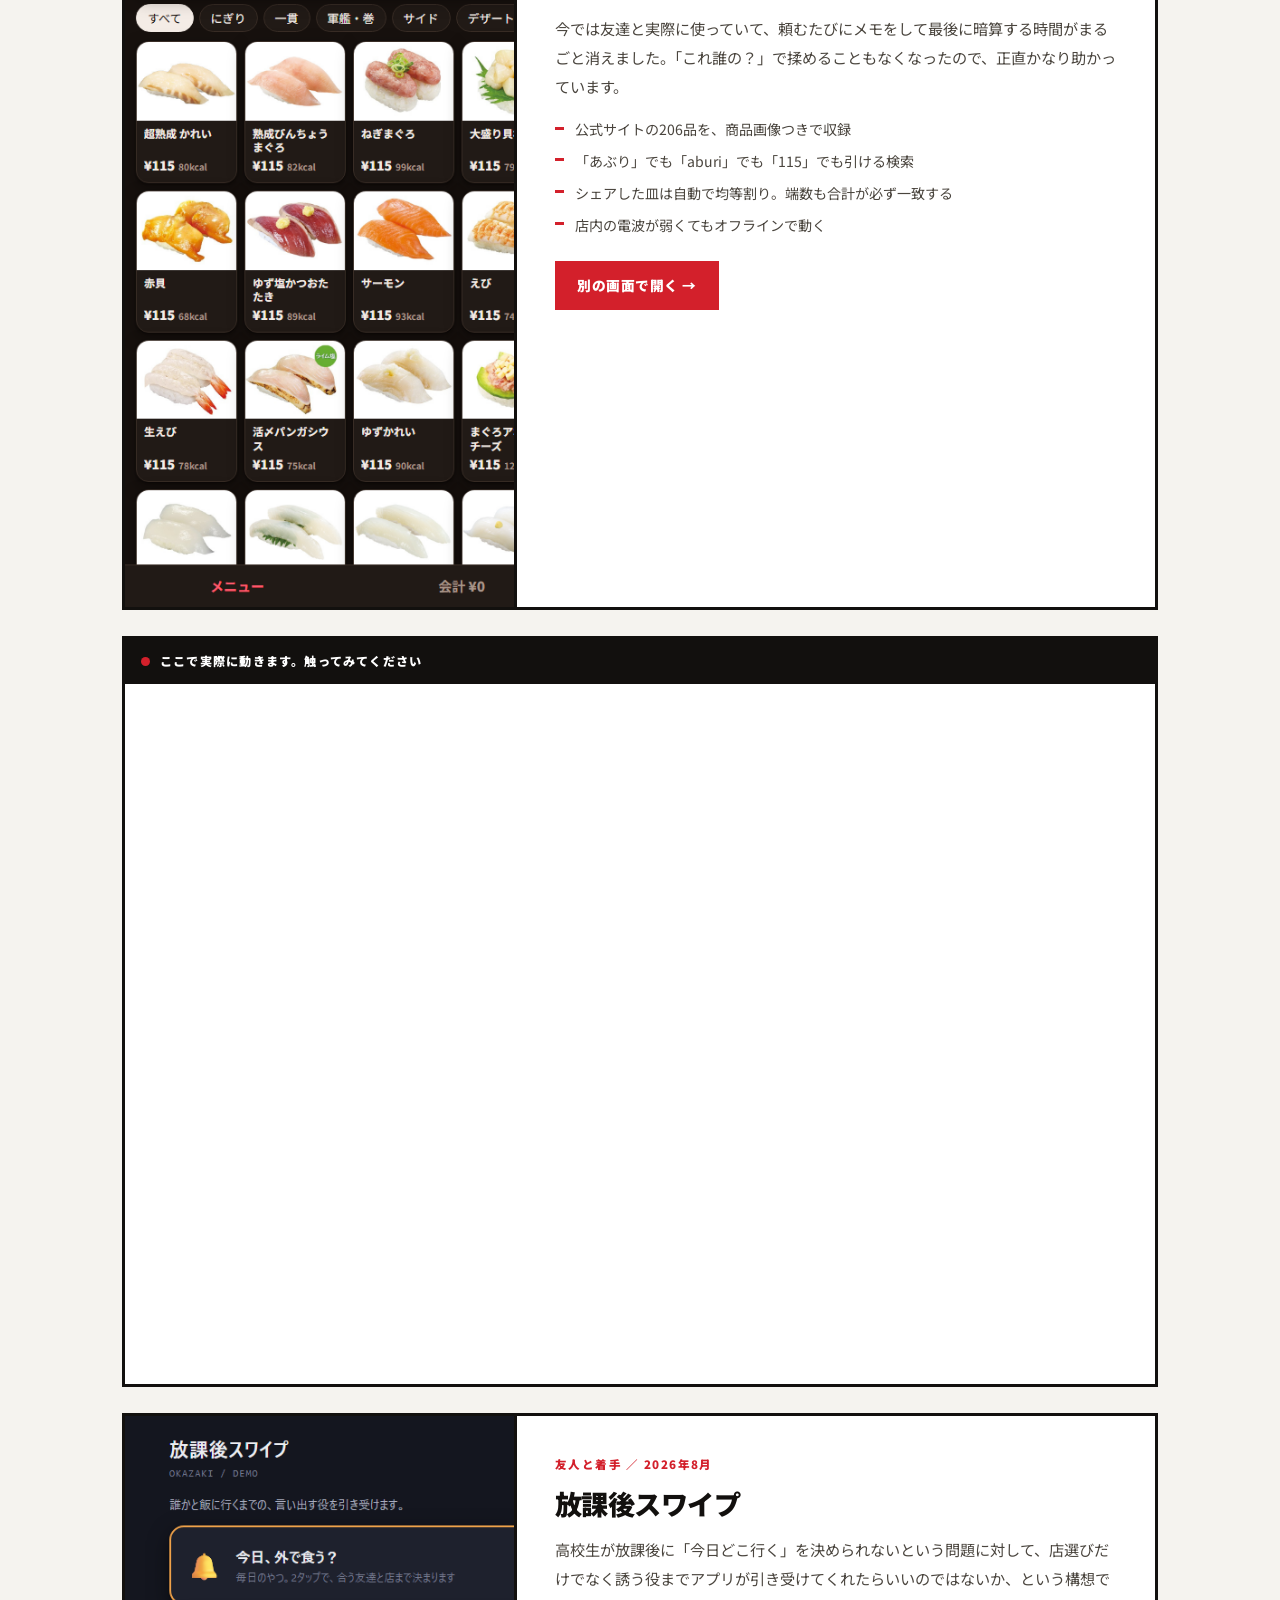
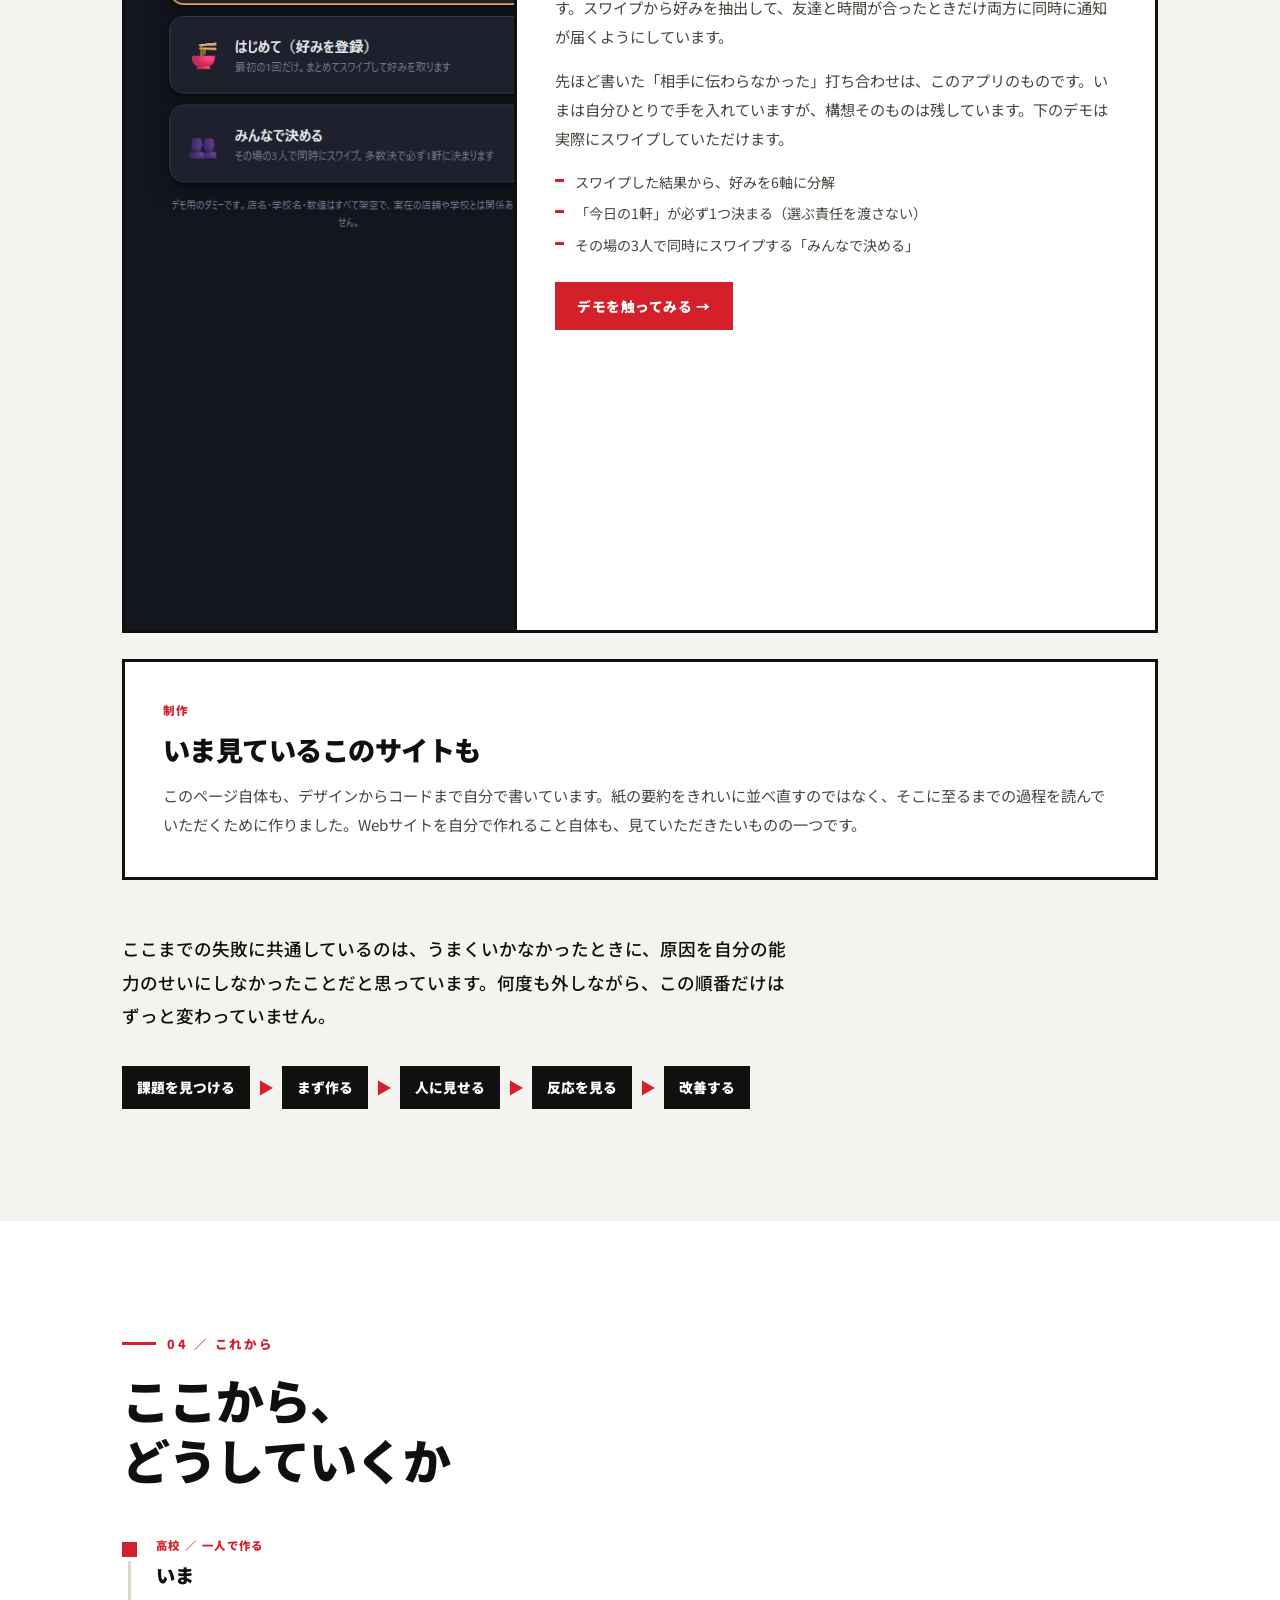
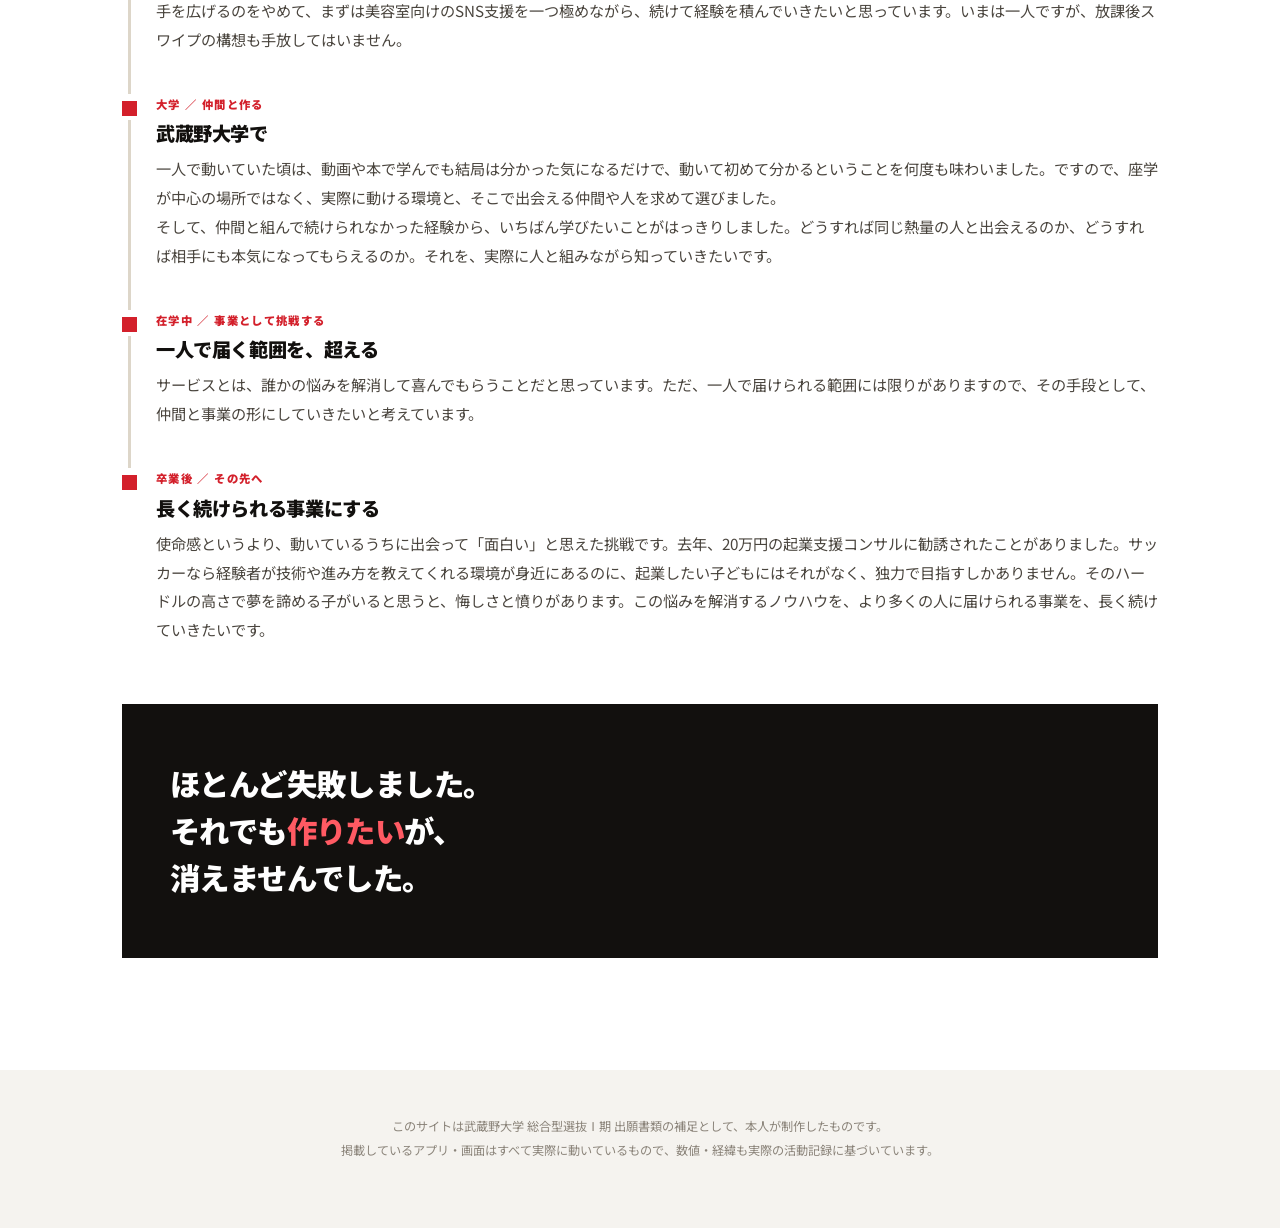
==== commit 9c48eff2: "ポートフォリオ: 「誰が使うだ笑」のエピソードを削除 CH4の流れに不要と判断し削除。前後（相手に構想が伝わらなかった→ 一人でやると決め直した）は自然につながるため、削除しても文脈は保たれる。  C" ====
--- a/musashino-portfolio/index.html
+++ b/musashino-portfolio/index.html
@@ -444,12 +444,6 @@
         <h4>頭の中の絵が、相手に映らなかった</h4>
         <p>その友人と、初めての打ち合わせをしました。ビジネスモデルやお金の流れは伝えられたのですが、自分の頭の中にある画面や体験を、相手の頭に同じ解像度で再生させることができませんでした。話している間、相手の表情が動きませんでした。</p>
         <p class="feel">情報は伝わっても、体験としては伝わっていない。自分の言語化力の限界を、はっきり突きつけられました。</p>
-      </div>
-
-      <div class="ep rv">
-        <h4>「誰が使うだ笑」と言われた</h4>
-        <p>別の友人に、初めて第三者として構想を説明しました。反応はかなり批判的で、「ただのマッチングアプリやん」「そこまで便利じゃないし」「無理だと思います」と言われました。どうやっておすすめを出すのかと聞かれて「AIで」としか答えられず、「頭使え」と返されました。答えになるデモを持っていたのに、その場で出せませんでした。</p>
-        <p class="feel">悔しかったです。ただ、あとで整理してみると、批判の中身は自分が立てていた検証計画とほとんど同じでした。方向は間違っていなかったと分かりました。</p>
       </div>
 
       <div class="ep rv">
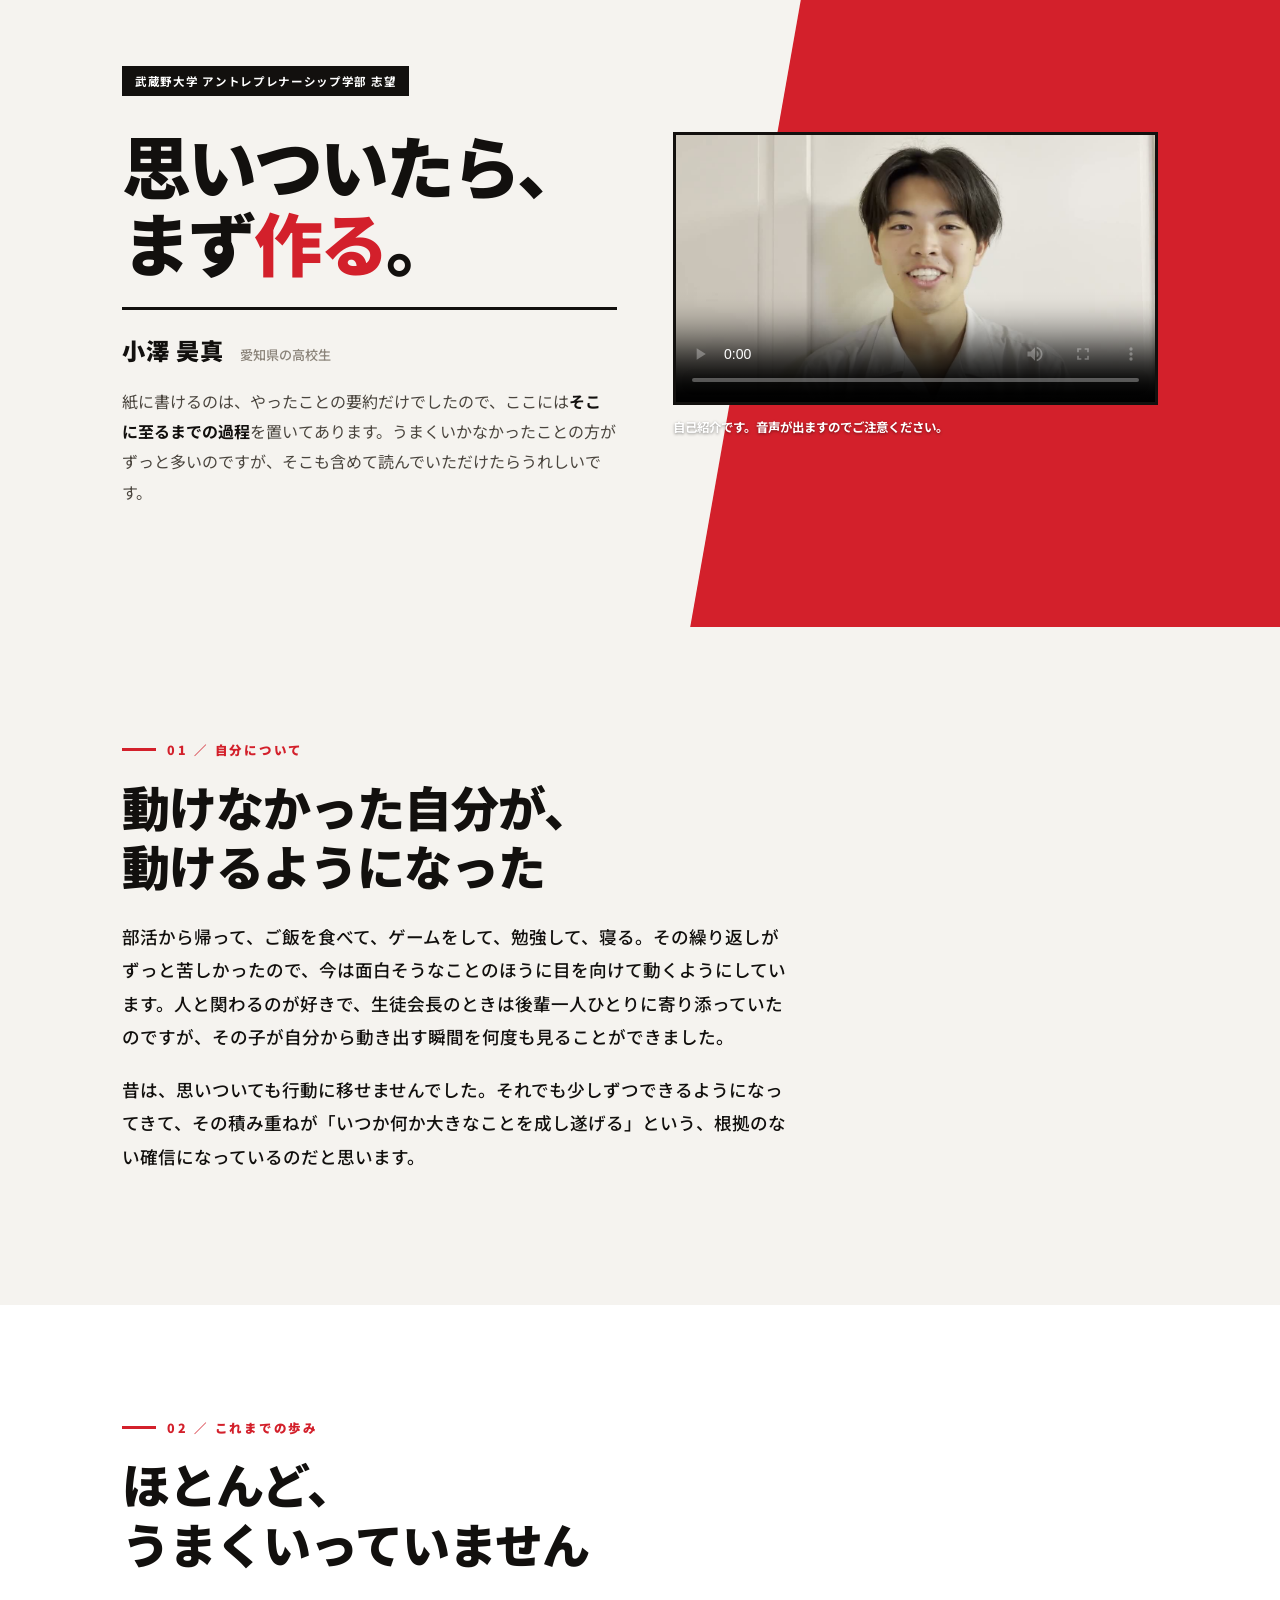
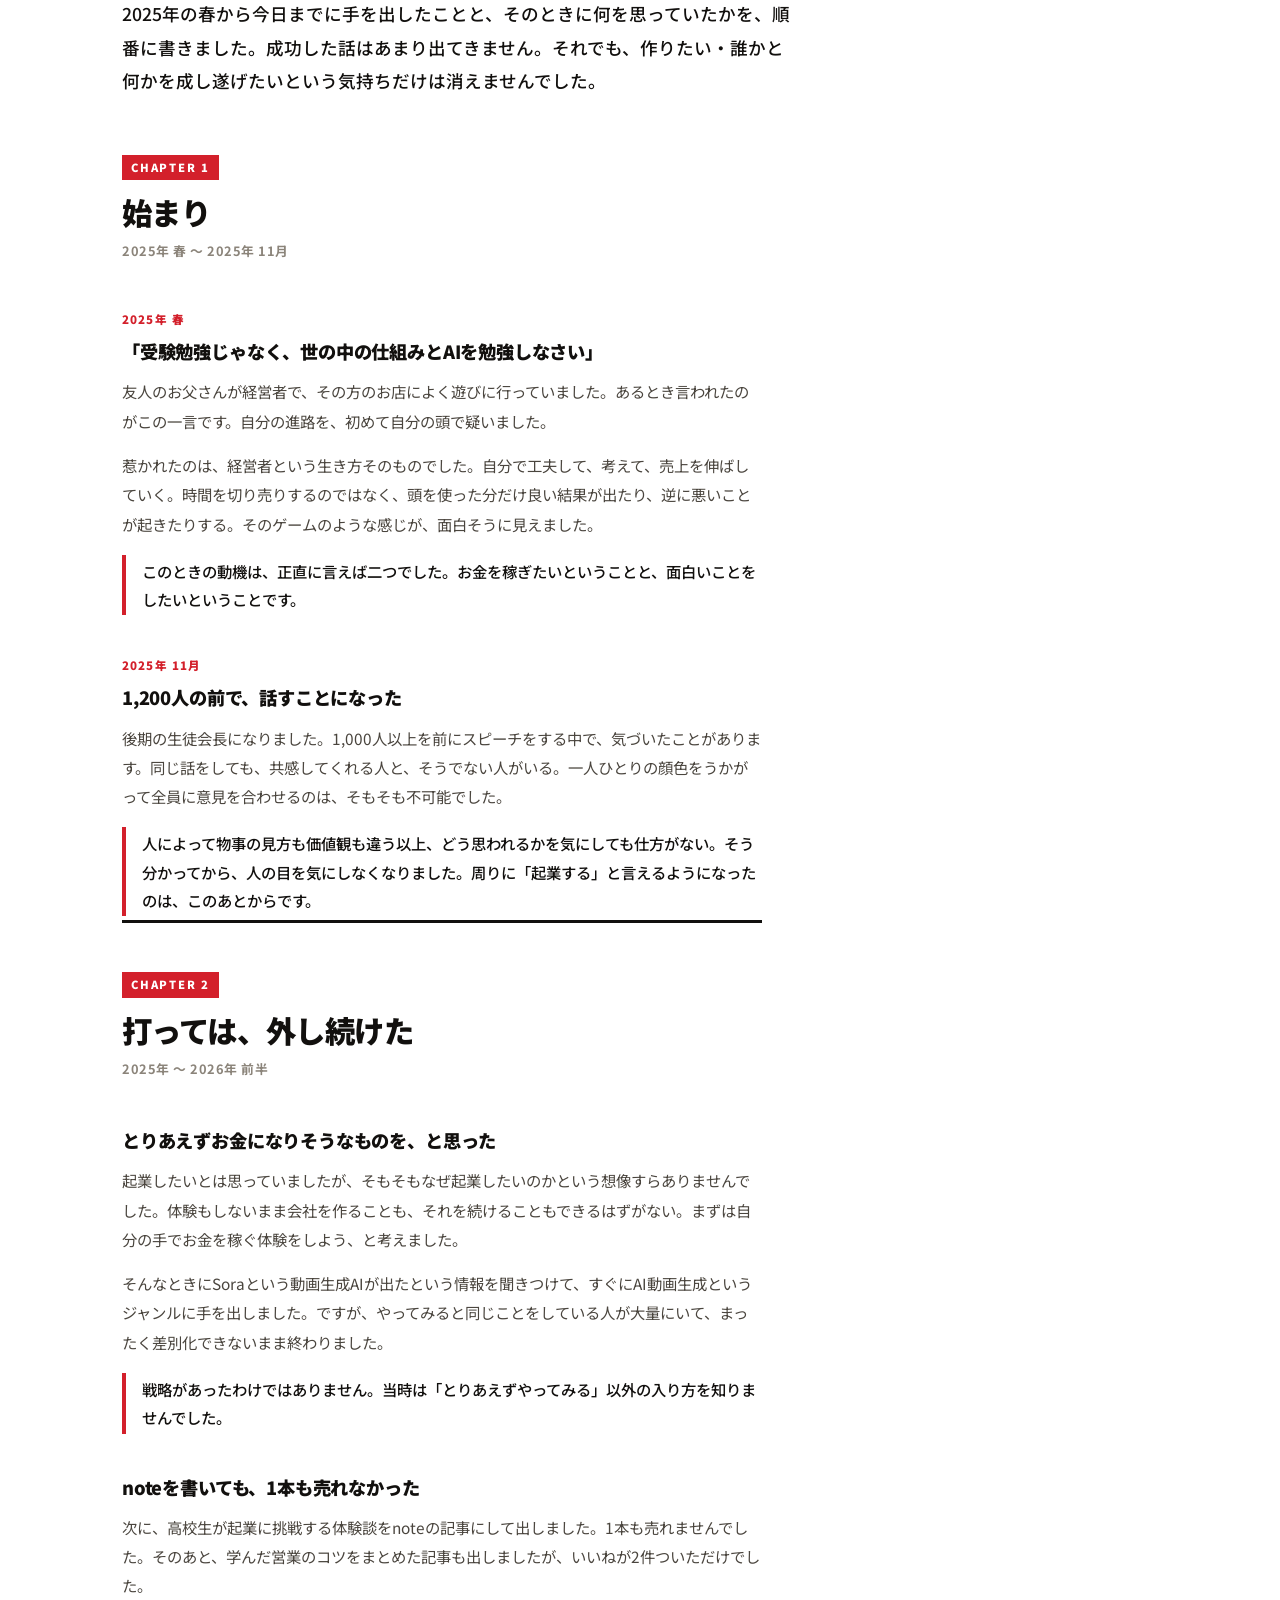
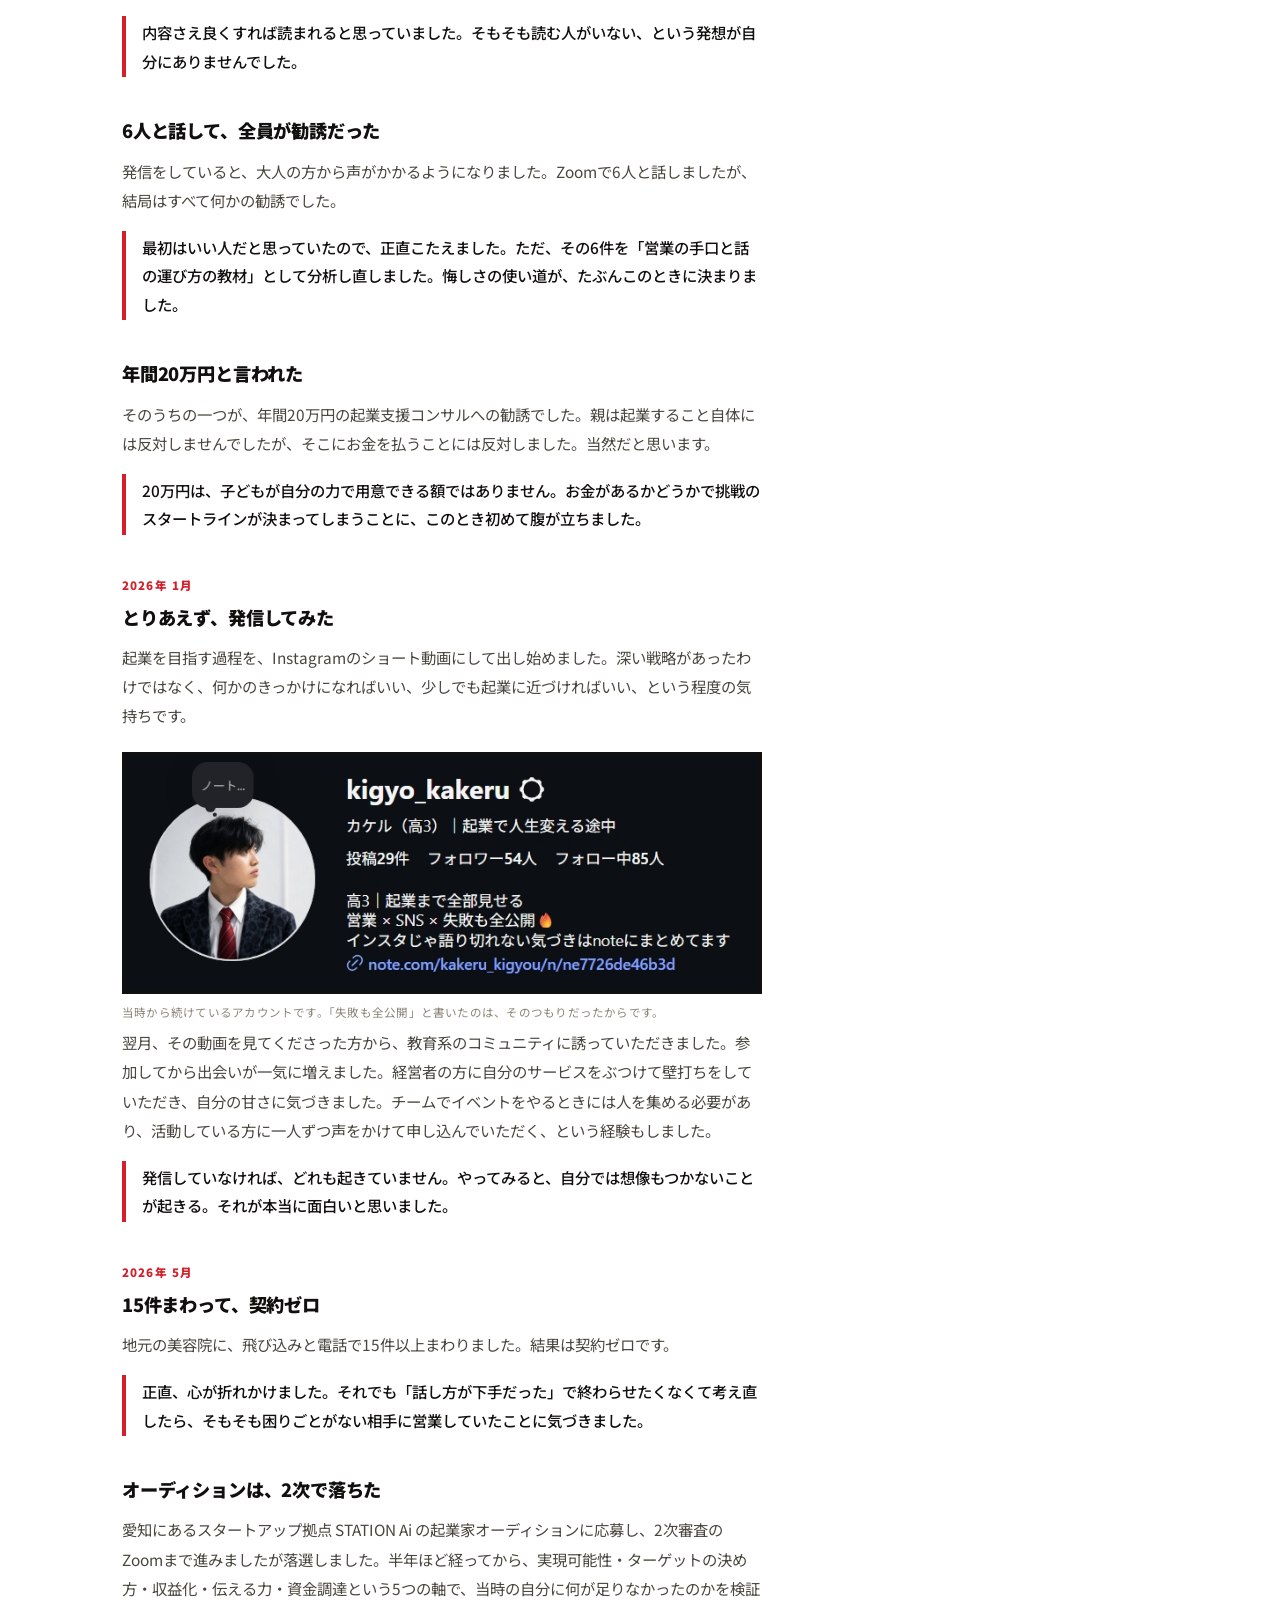
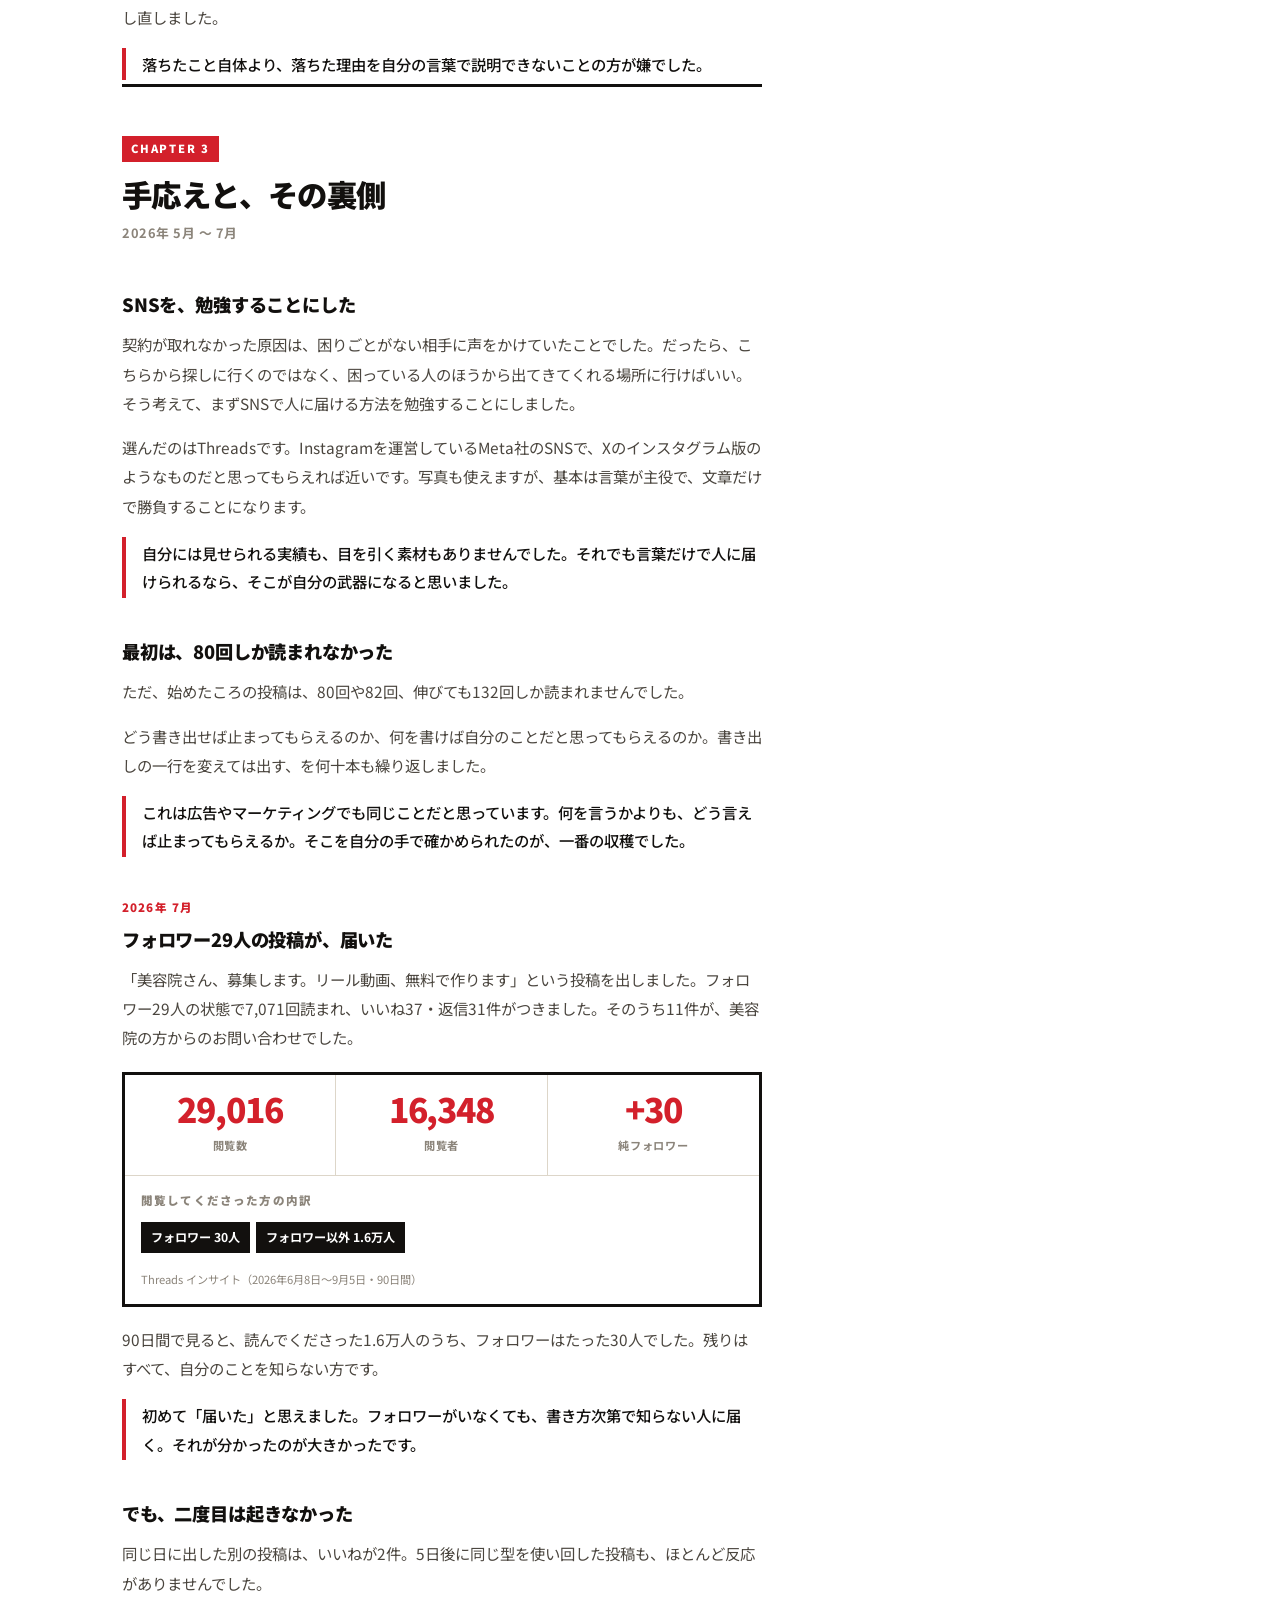
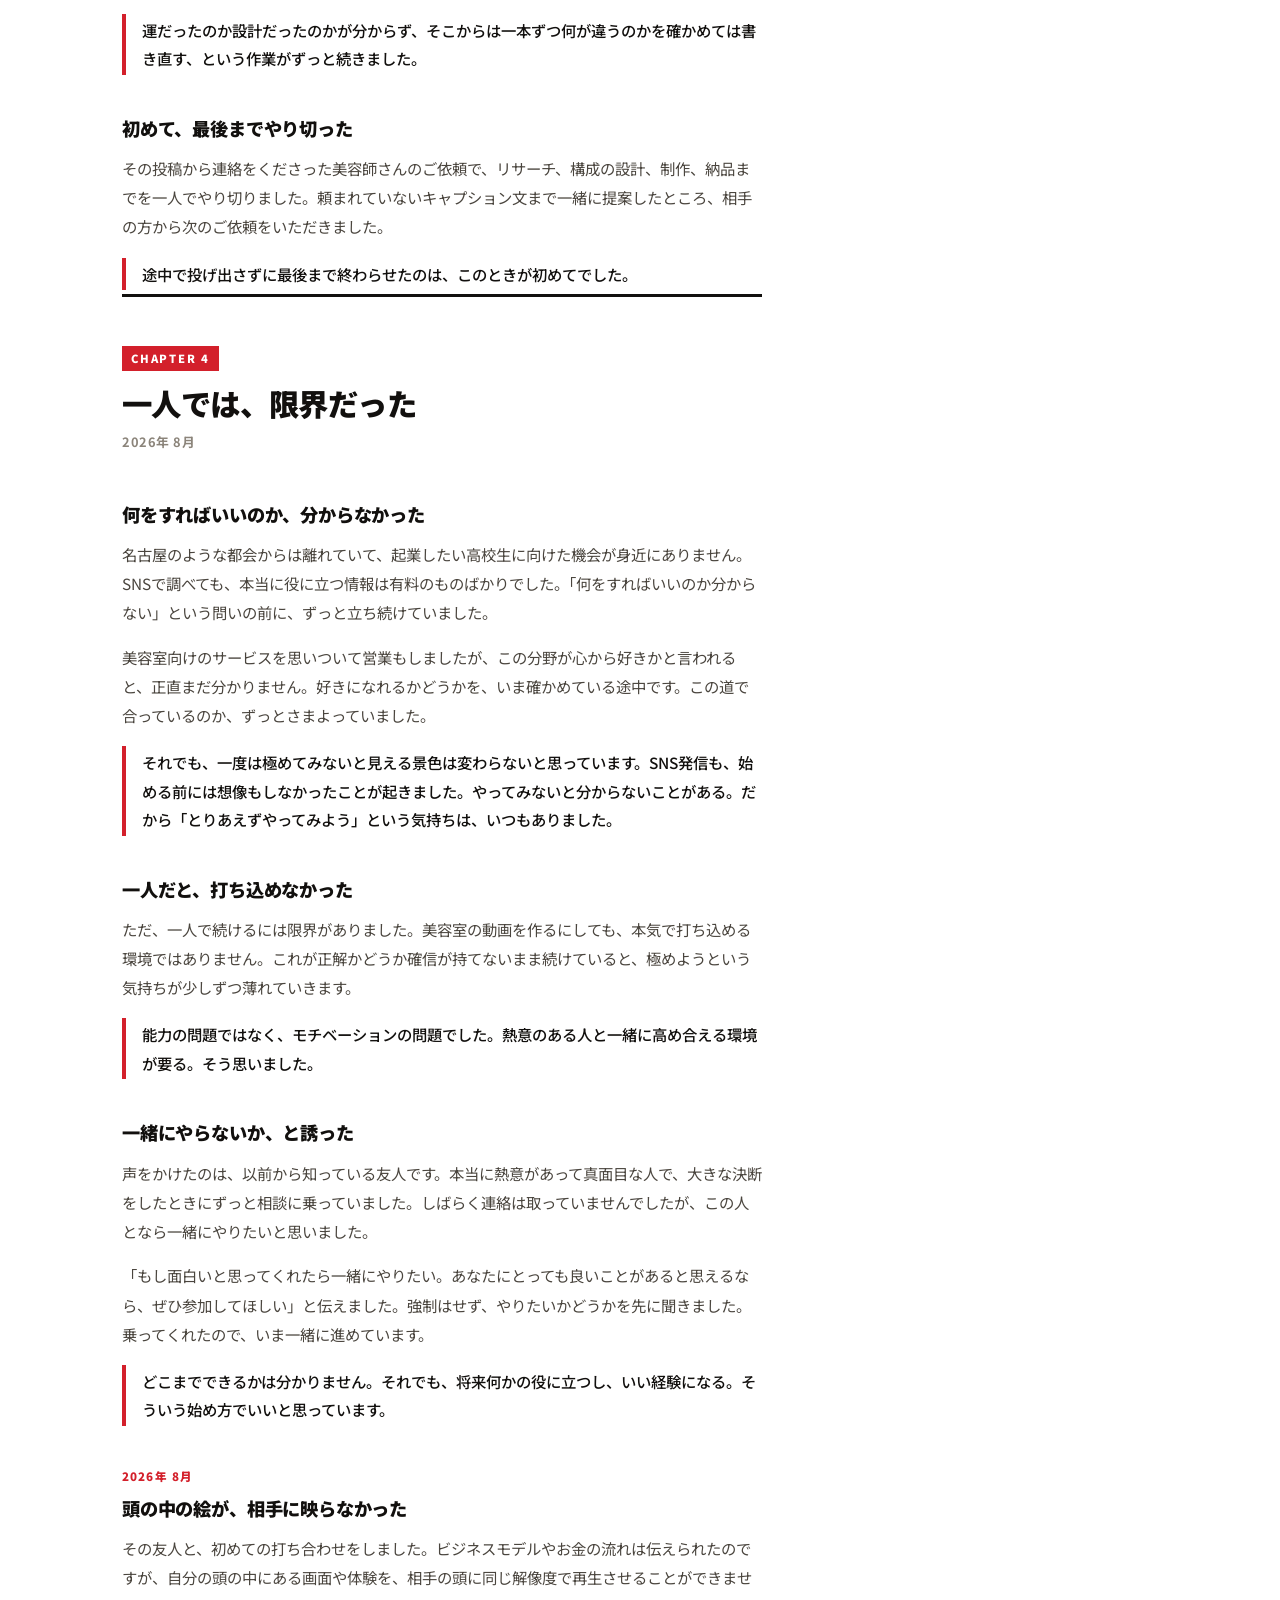
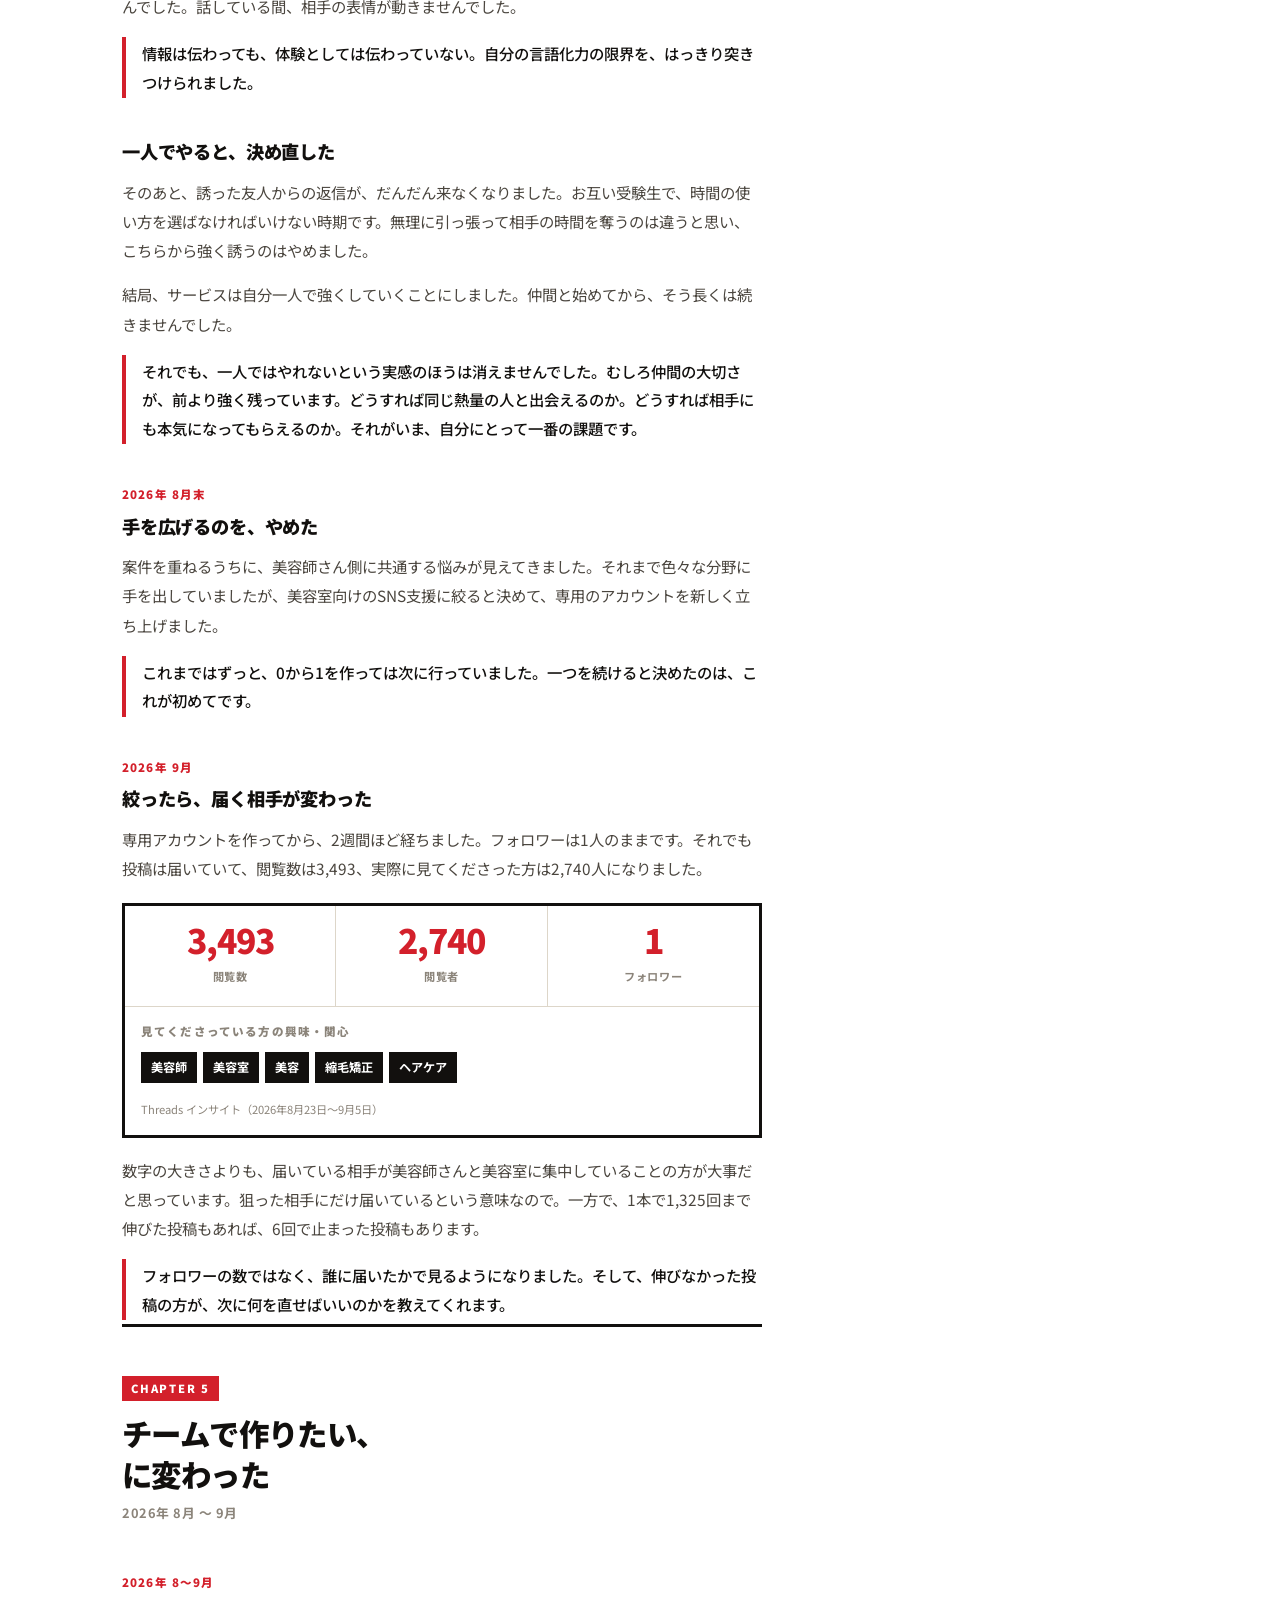
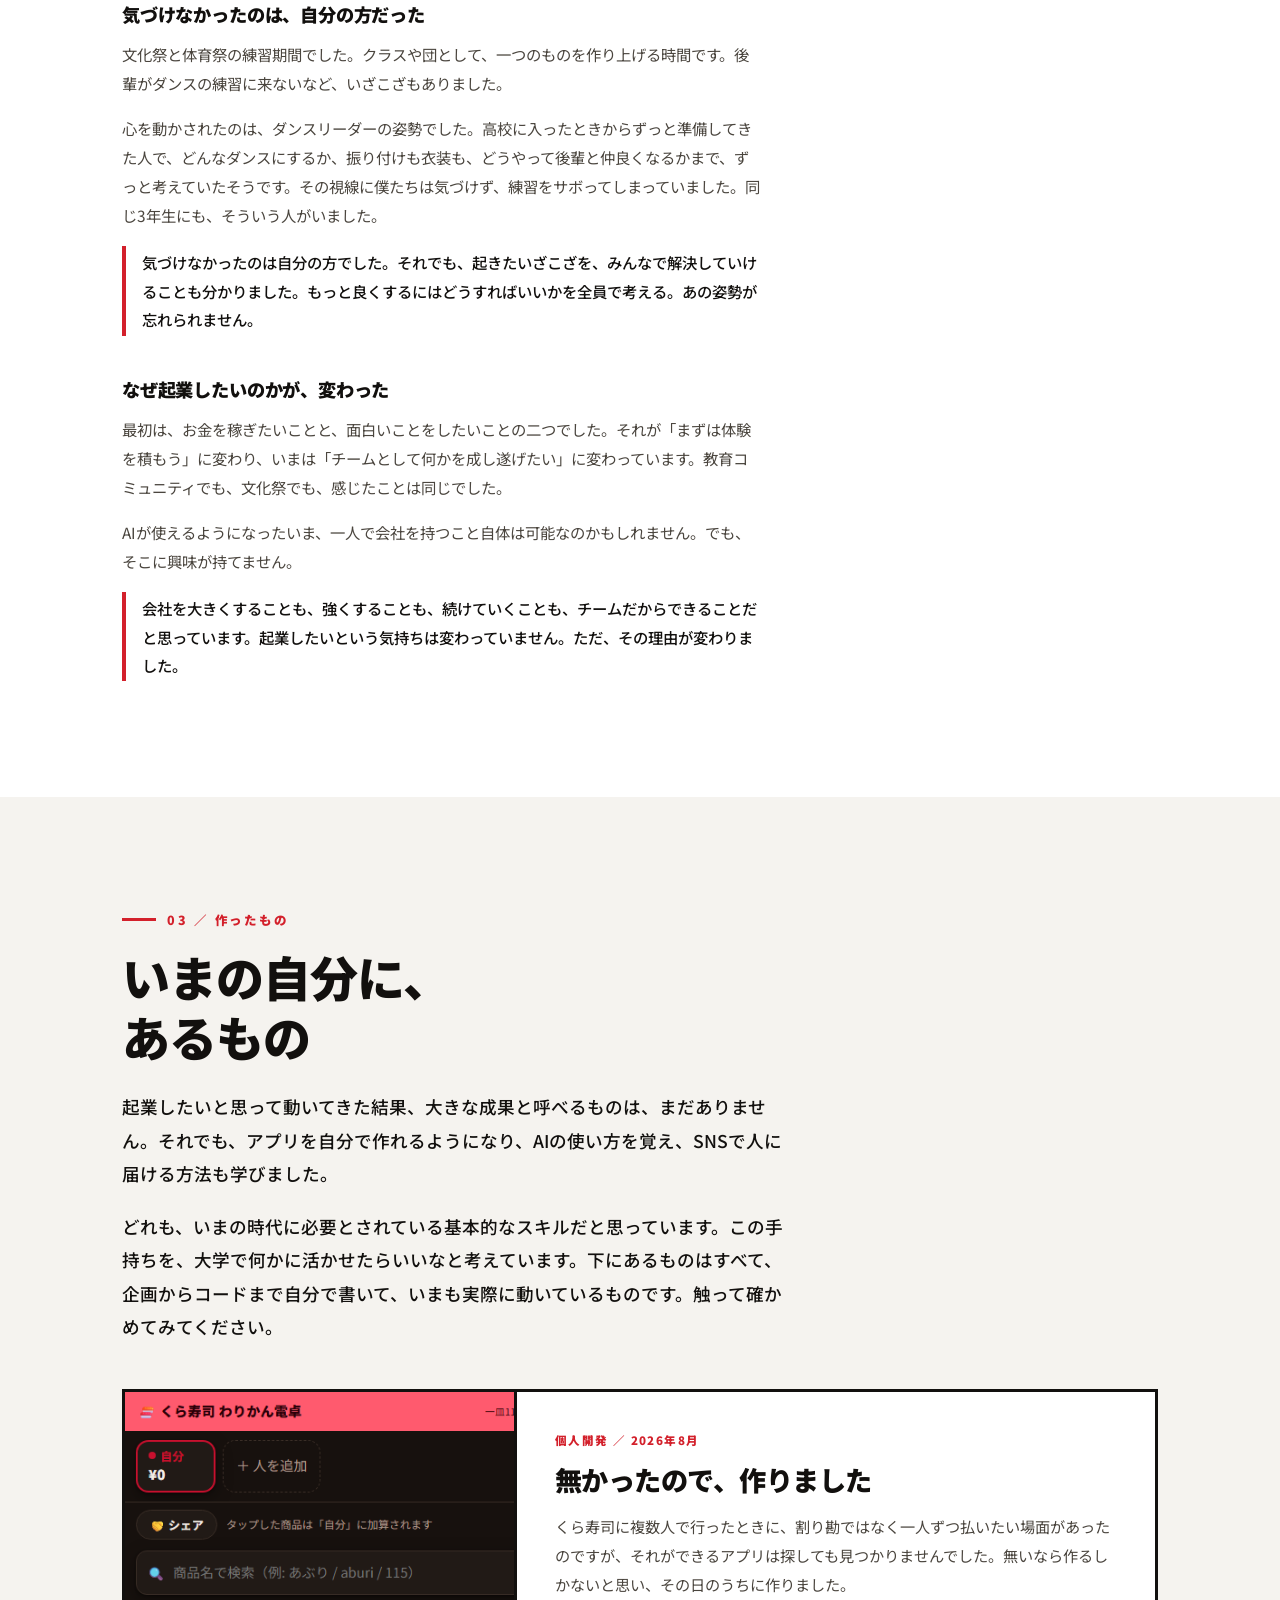
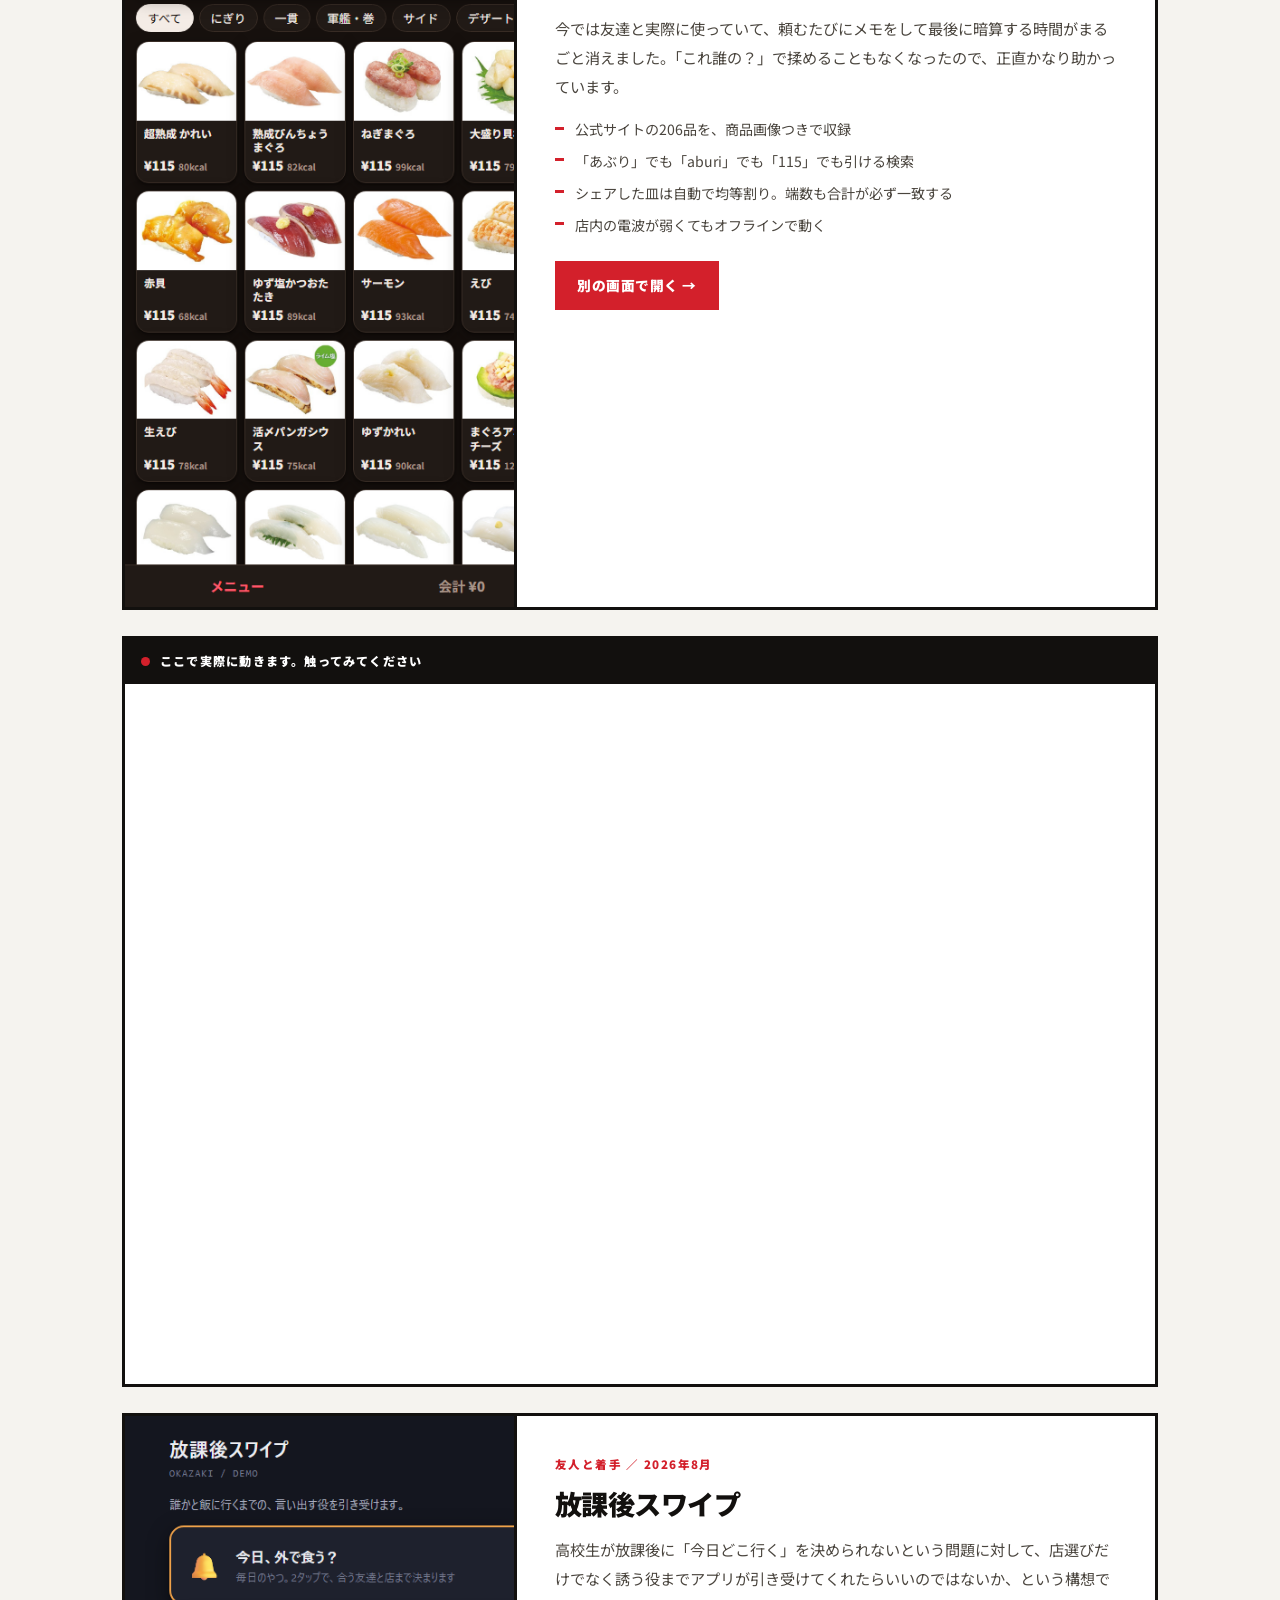
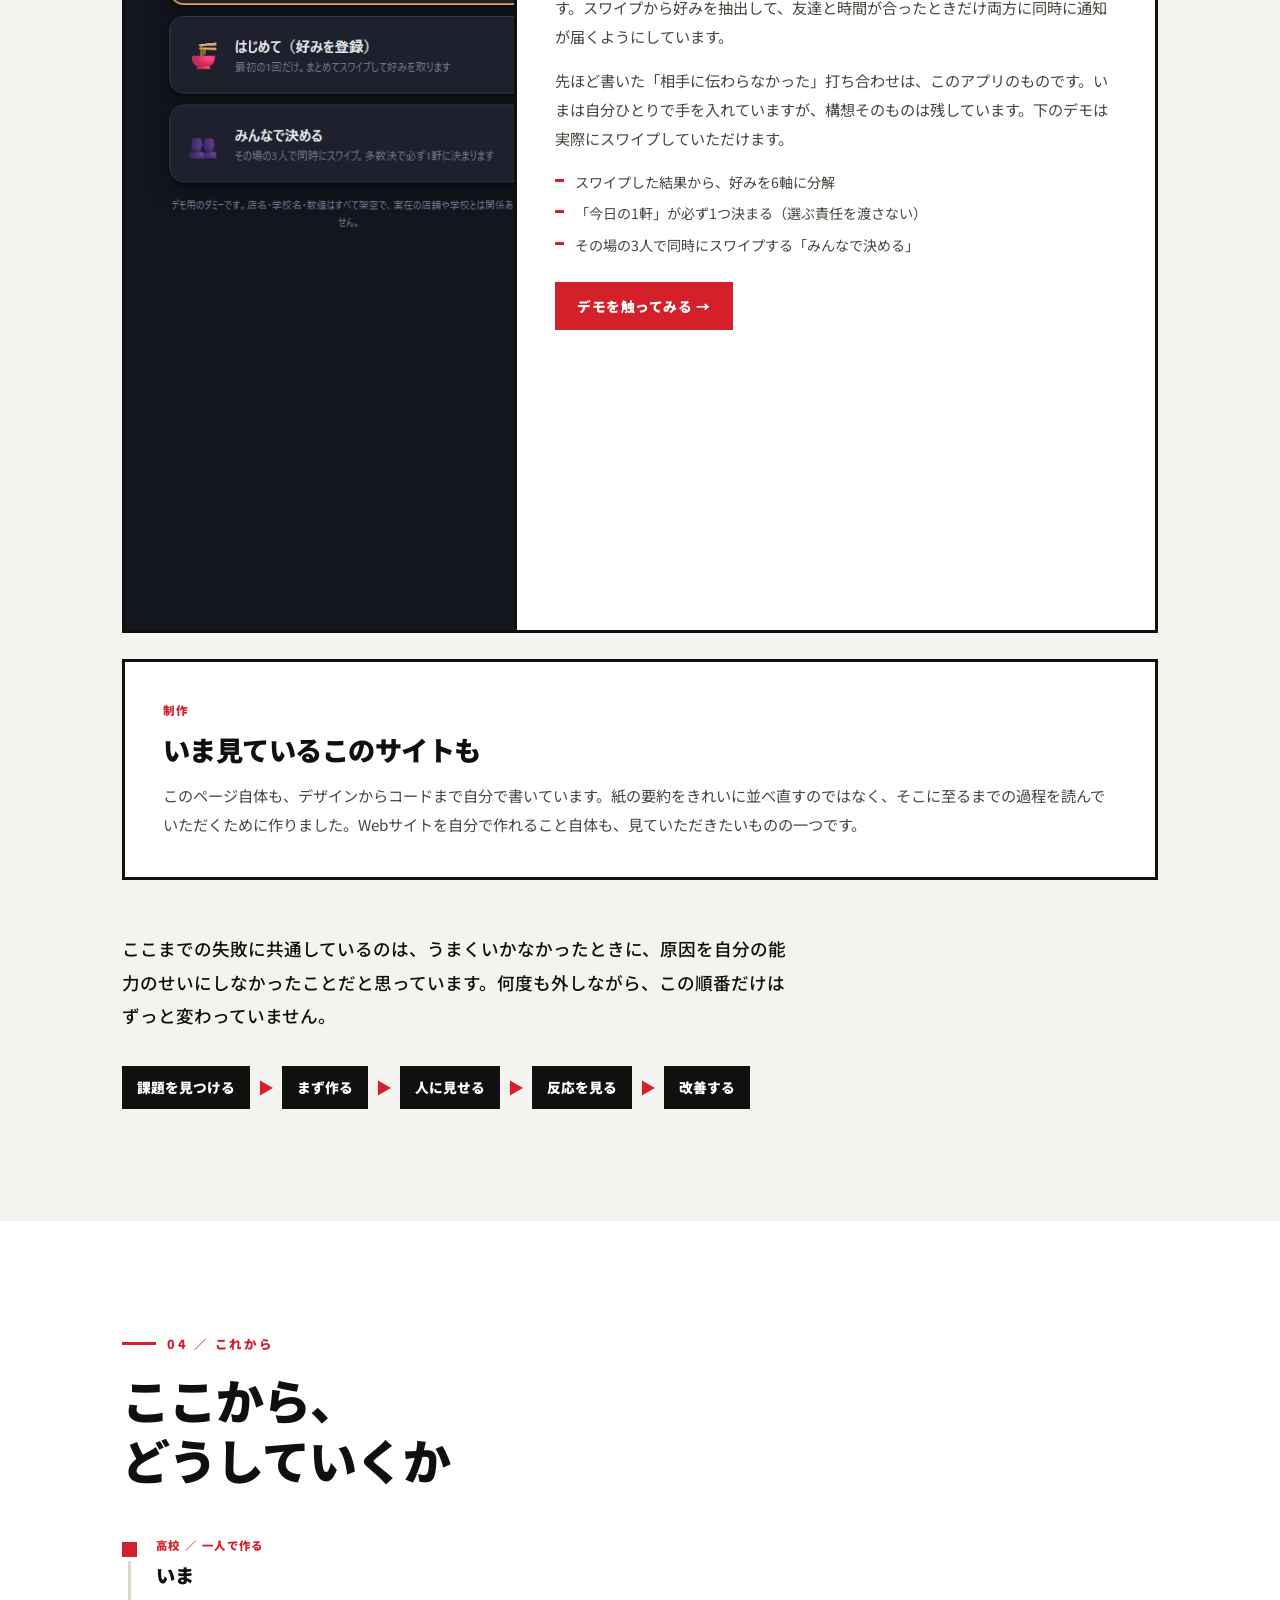
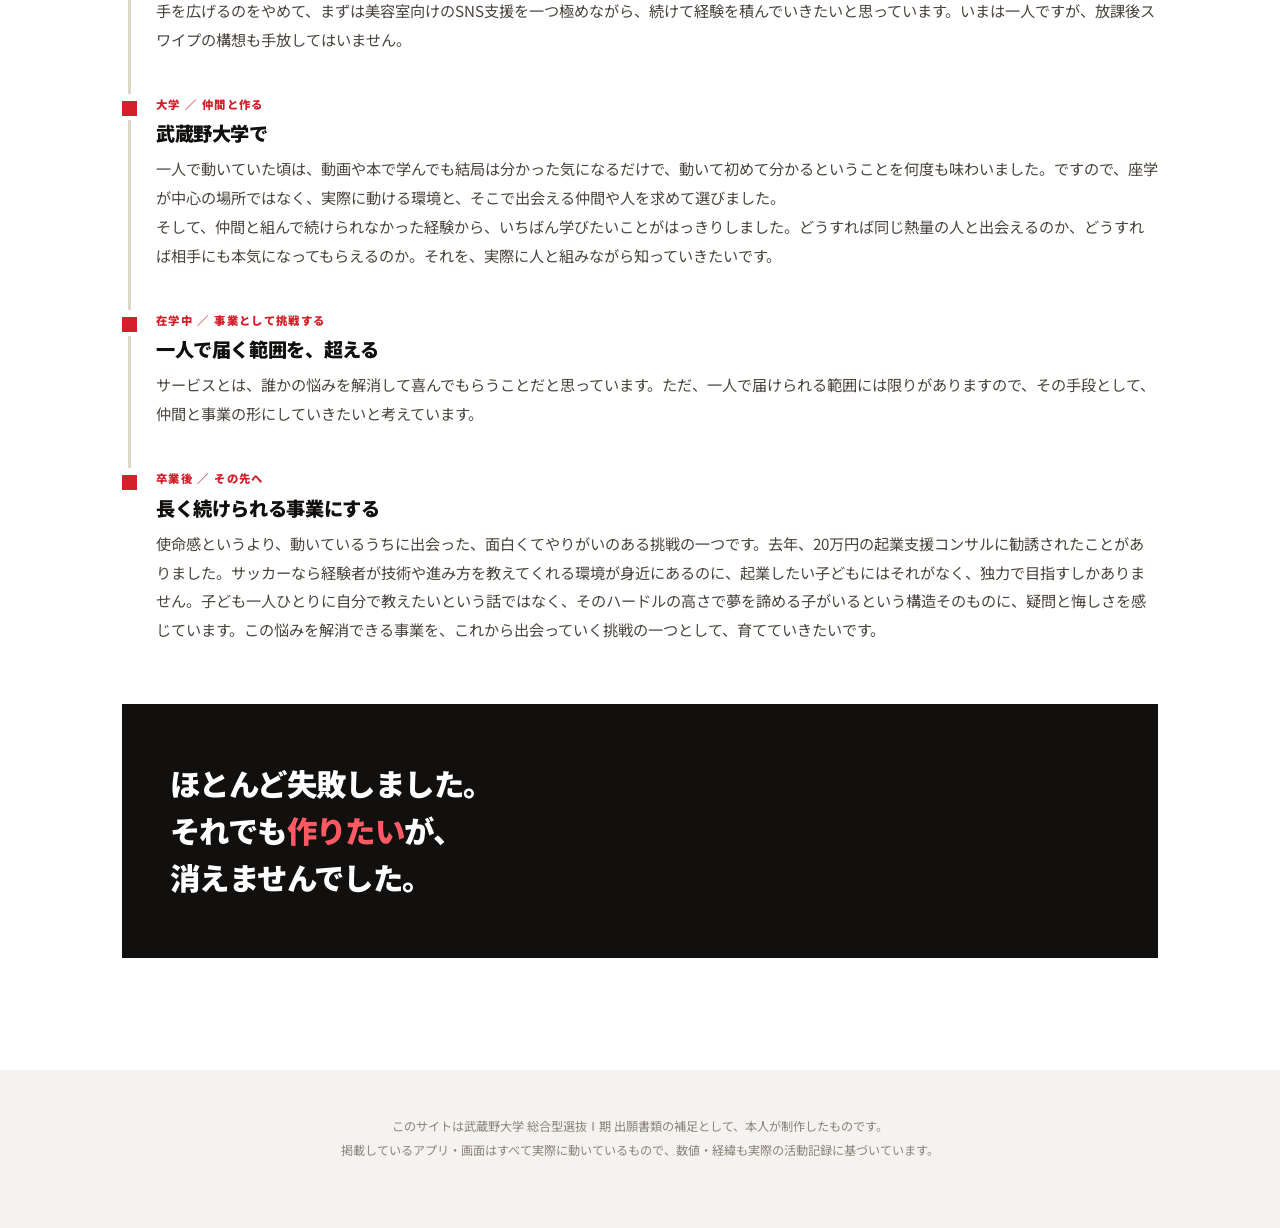
==== commit 9026d656: "ポートフォリオ: 卒業後の文章を修正、子どもに教えたいわけではないことを明確化 経済格差の問題意識について「子どもに教えることが好き」という 誤読を避けるため、構造そのものへの疑問である旨を追加。 Q" ====
--- a/musashino-portfolio/index.html
+++ b/musashino-portfolio/index.html
@@ -599,7 +599,7 @@
       <div class="tl-i rv">
         <div class="tl-st">卒業後 ／ その先へ</div>
         <h3>長く続けられる事業にする</h3>
-        <p>使命感というより、動いているうちに出会って「面白い」と思えた挑戦です。去年、20万円の起業支援コンサルに勧誘されたことがありました。サッカーなら経験者が技術や進み方を教えてくれる環境が身近にあるのに、起業したい子どもにはそれがなく、独力で目指すしかありません。そのハードルの高さで夢を諦める子がいると思うと、悔しさと憤りがあります。この悩みを解消するノウハウを、より多くの人に届けられる事業を、長く続けていきたいです。</p>
+        <p>使命感というより、動いているうちに出会った、面白くてやりがいのある挑戦の一つです。去年、20万円の起業支援コンサルに勧誘されたことがありました。サッカーなら経験者が技術や進み方を教えてくれる環境が身近にあるのに、起業したい子どもにはそれがなく、独力で目指すしかありません。子ども一人ひとりに自分で教えたいという話ではなく、そのハードルの高さで夢を諦める子がいるという構造そのものに、疑問と悔しさを感じています。この悩みを解消できる事業を、これから出会っていく挑戦の一つとして、育てていきたいです。</p>
       </div>
     </div>
 
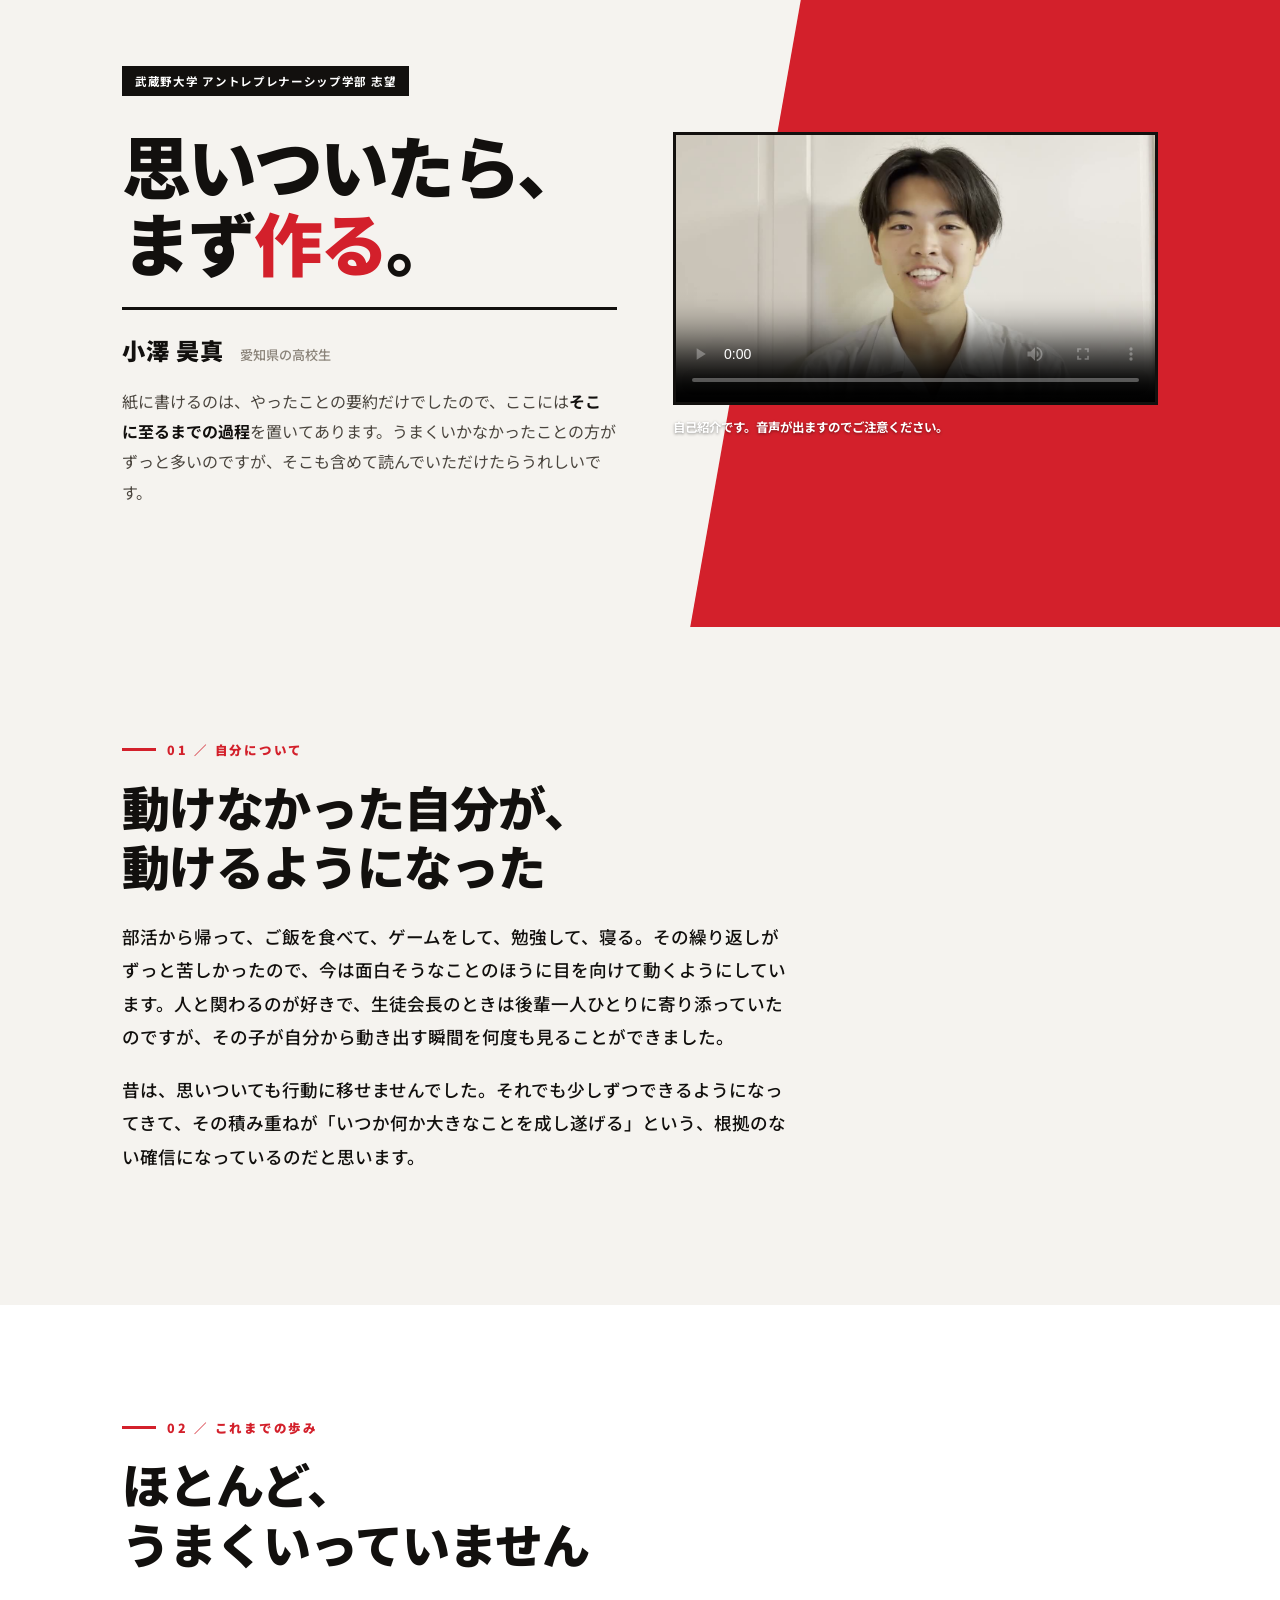
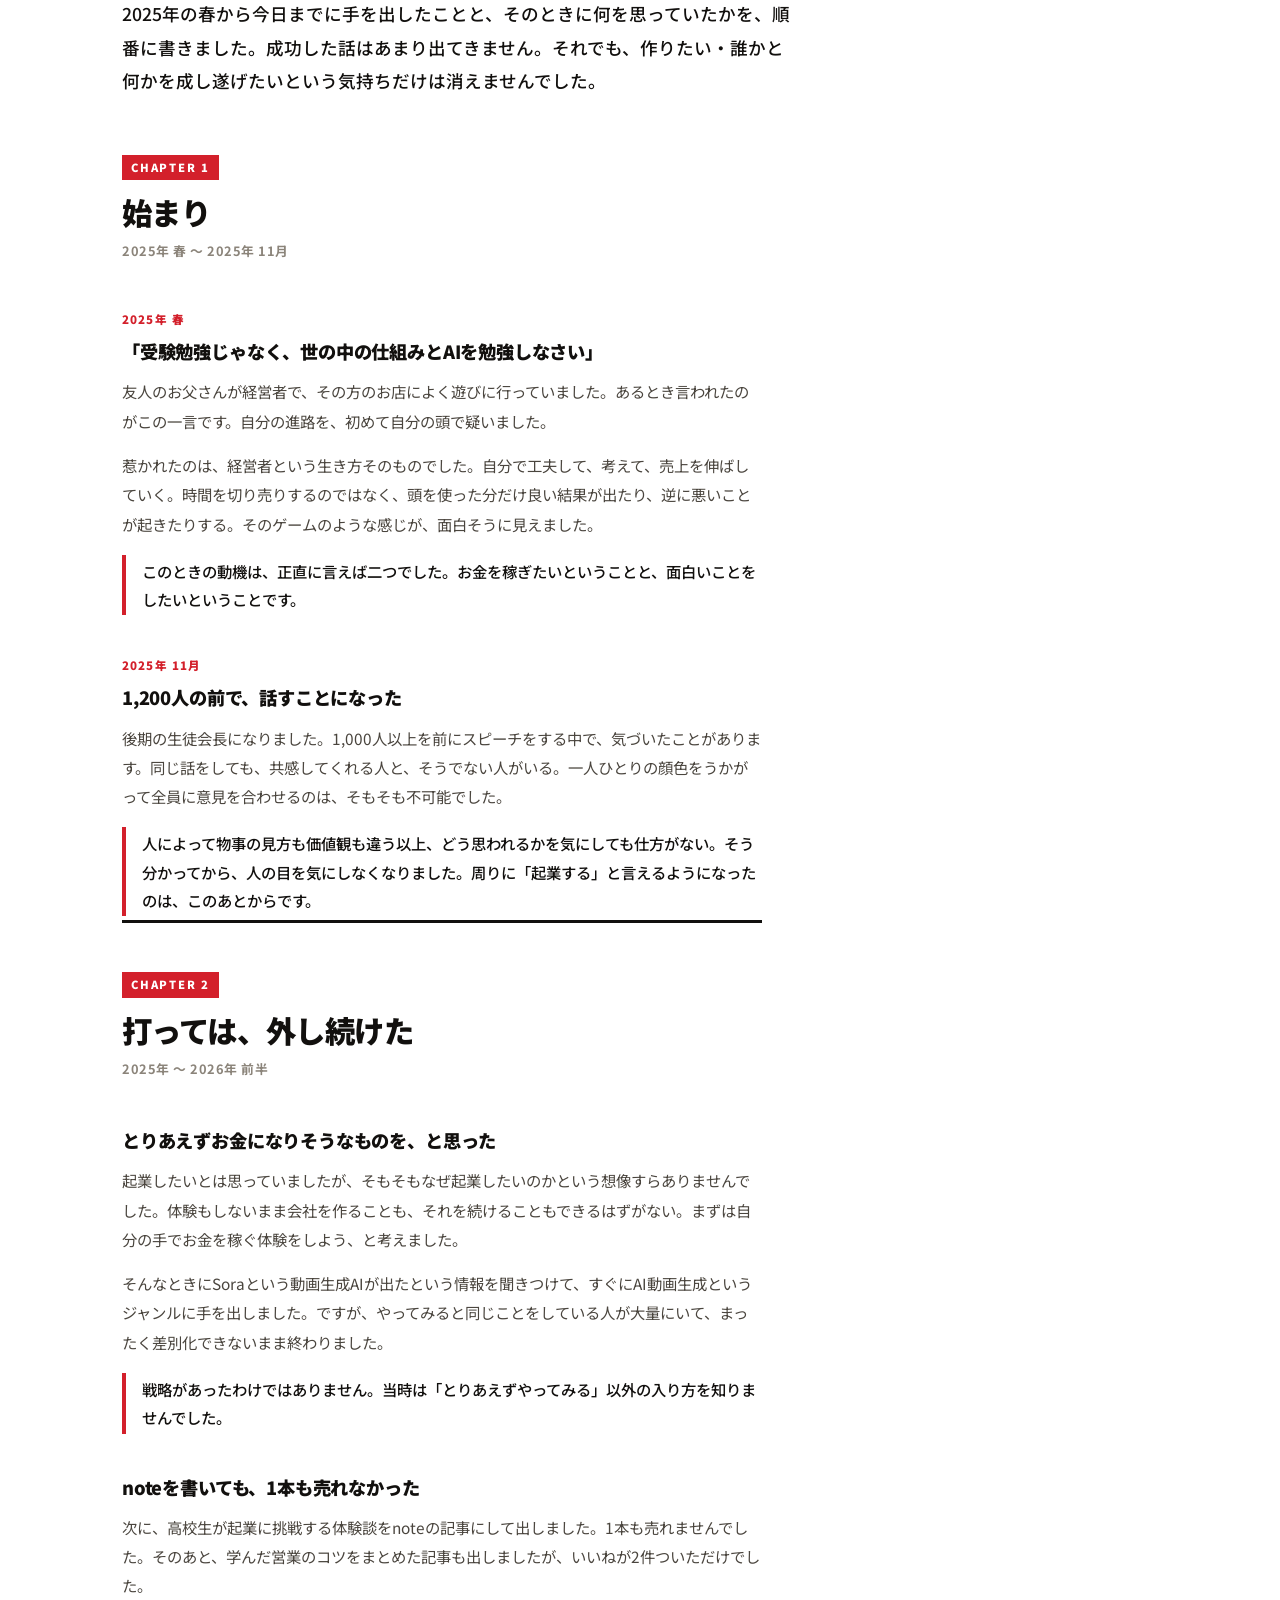
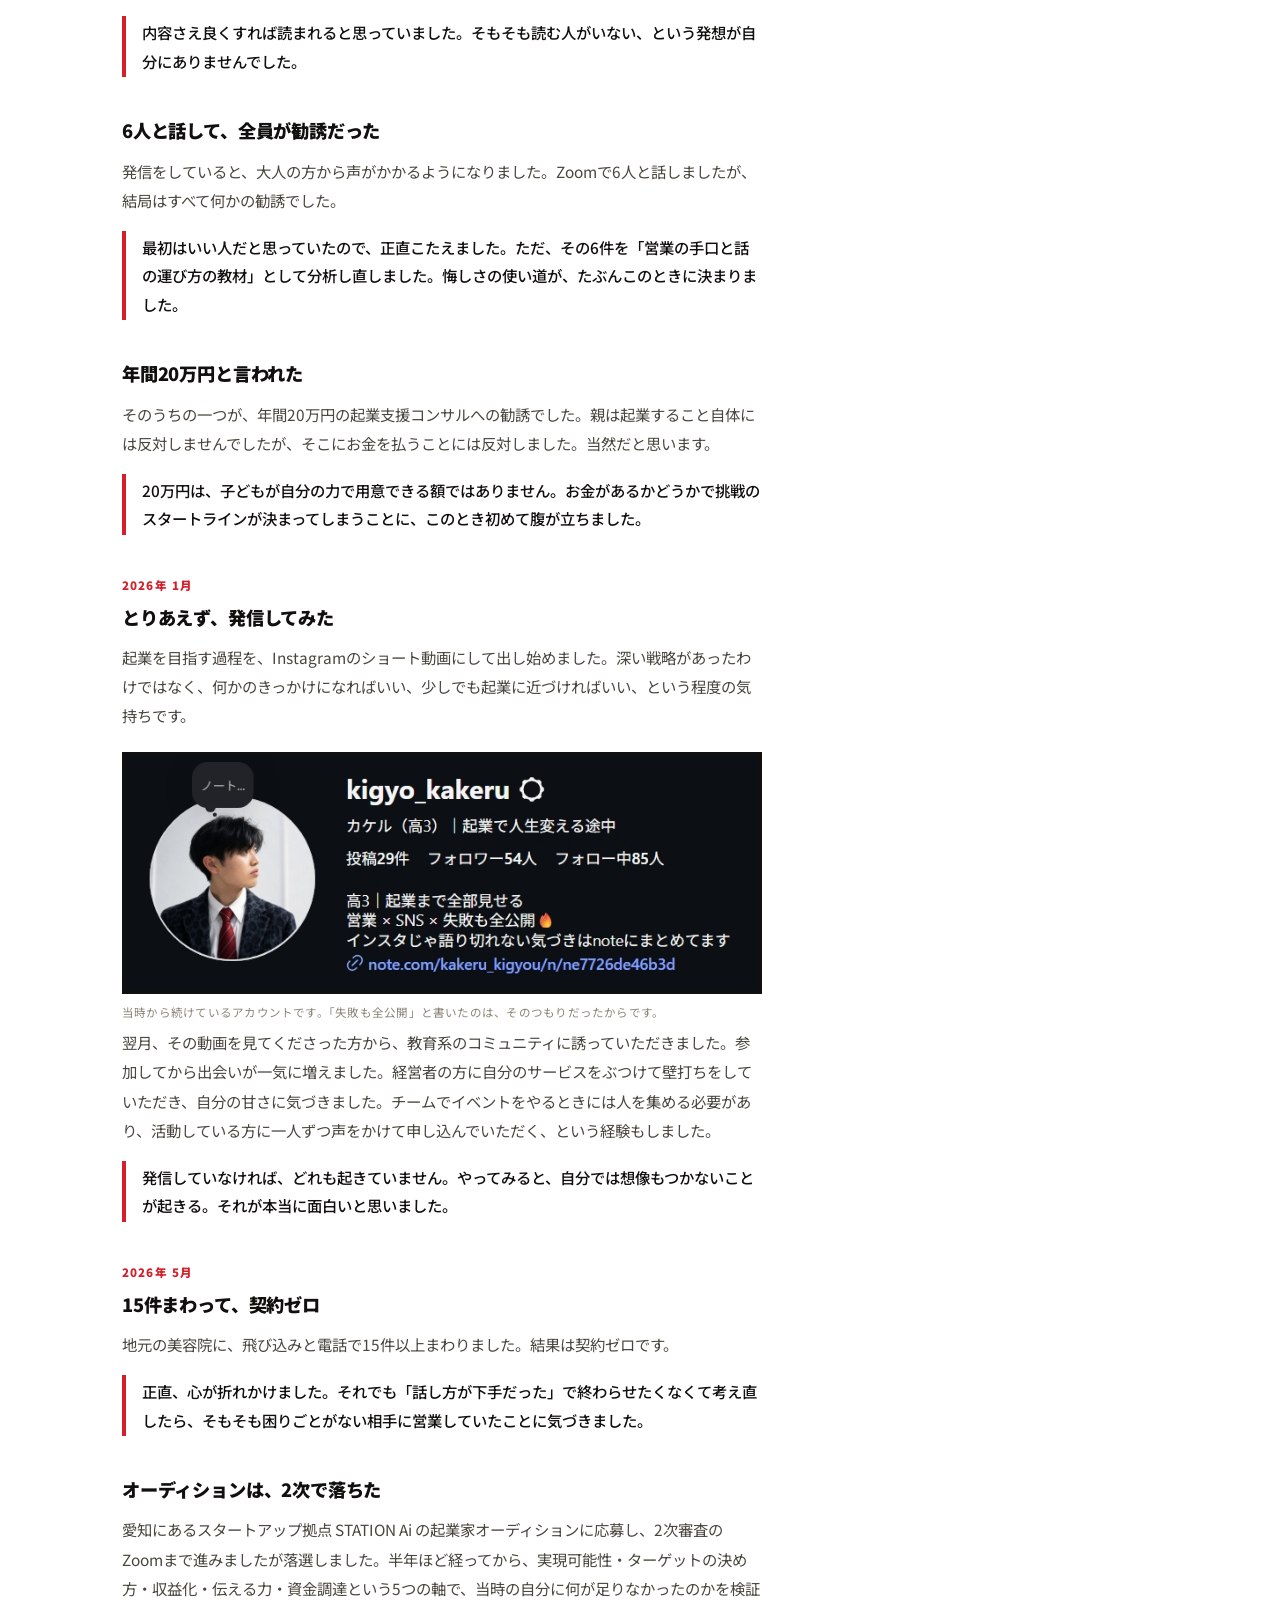
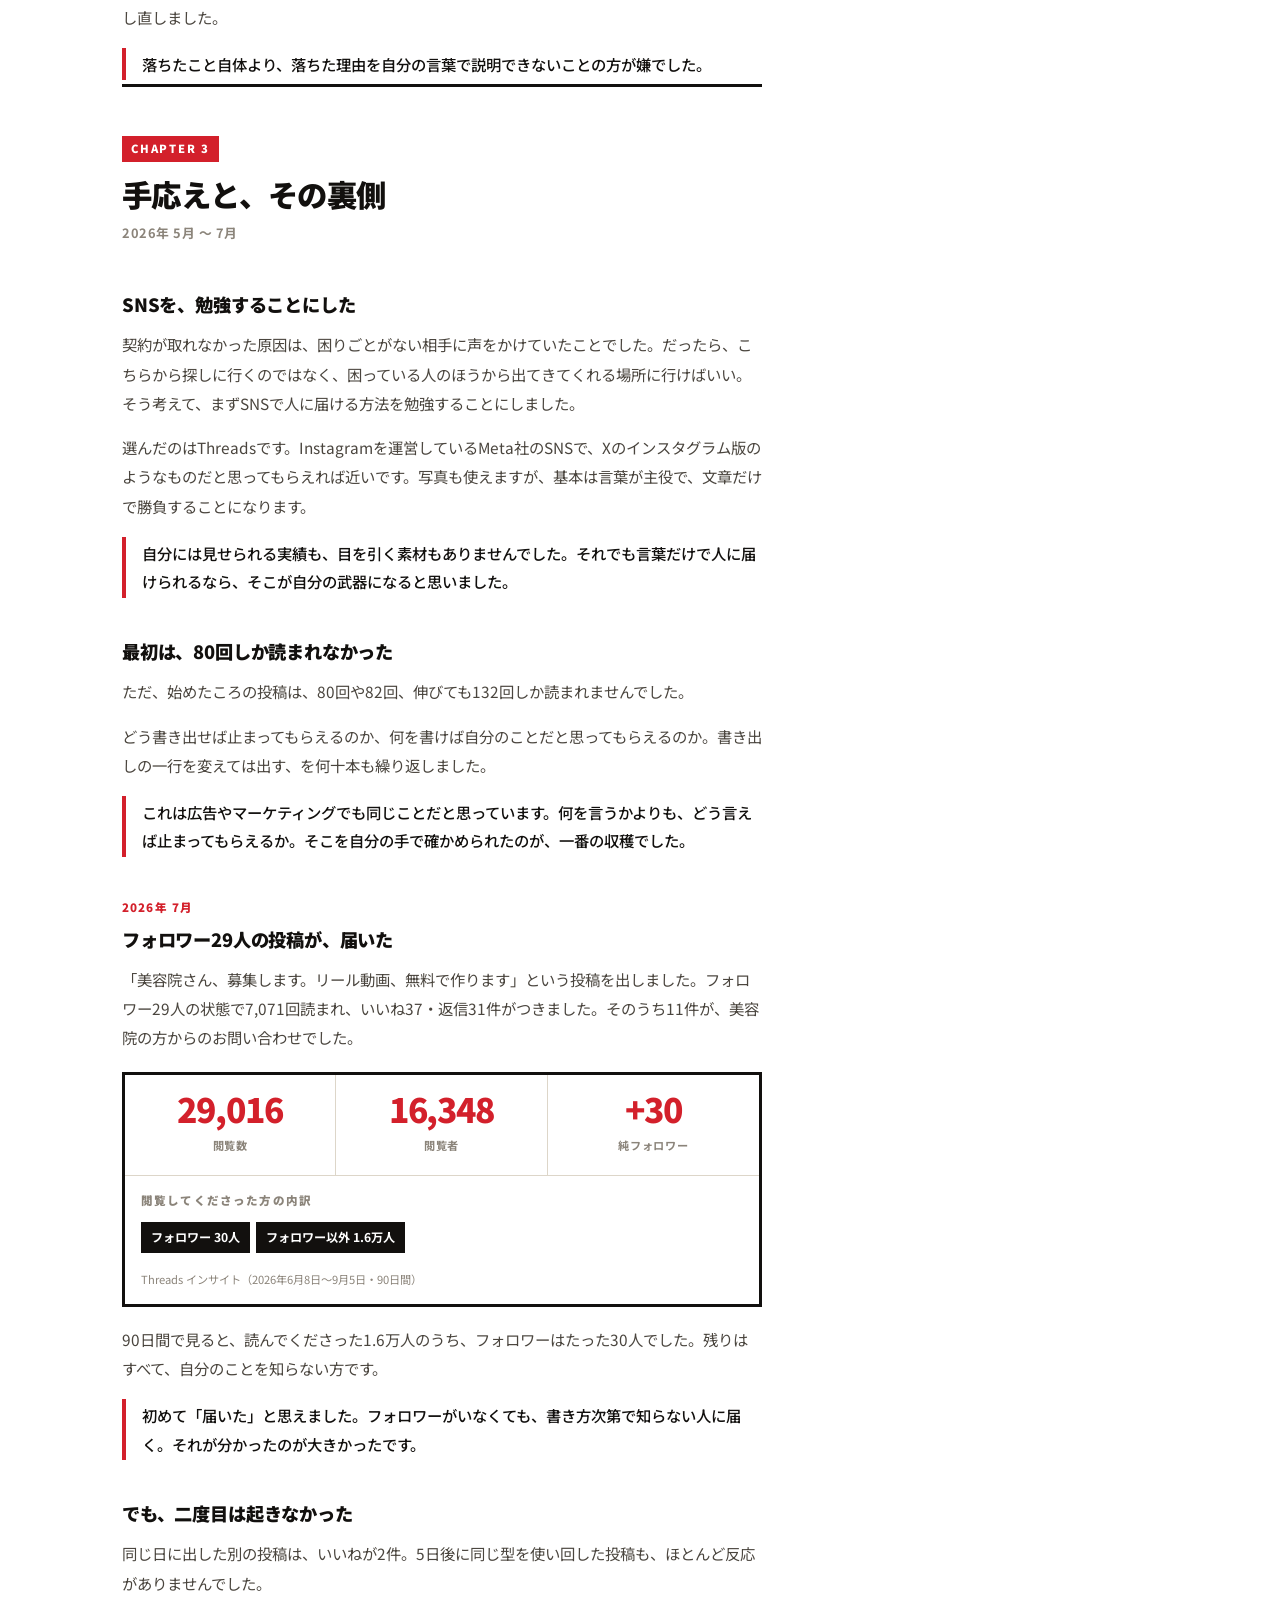
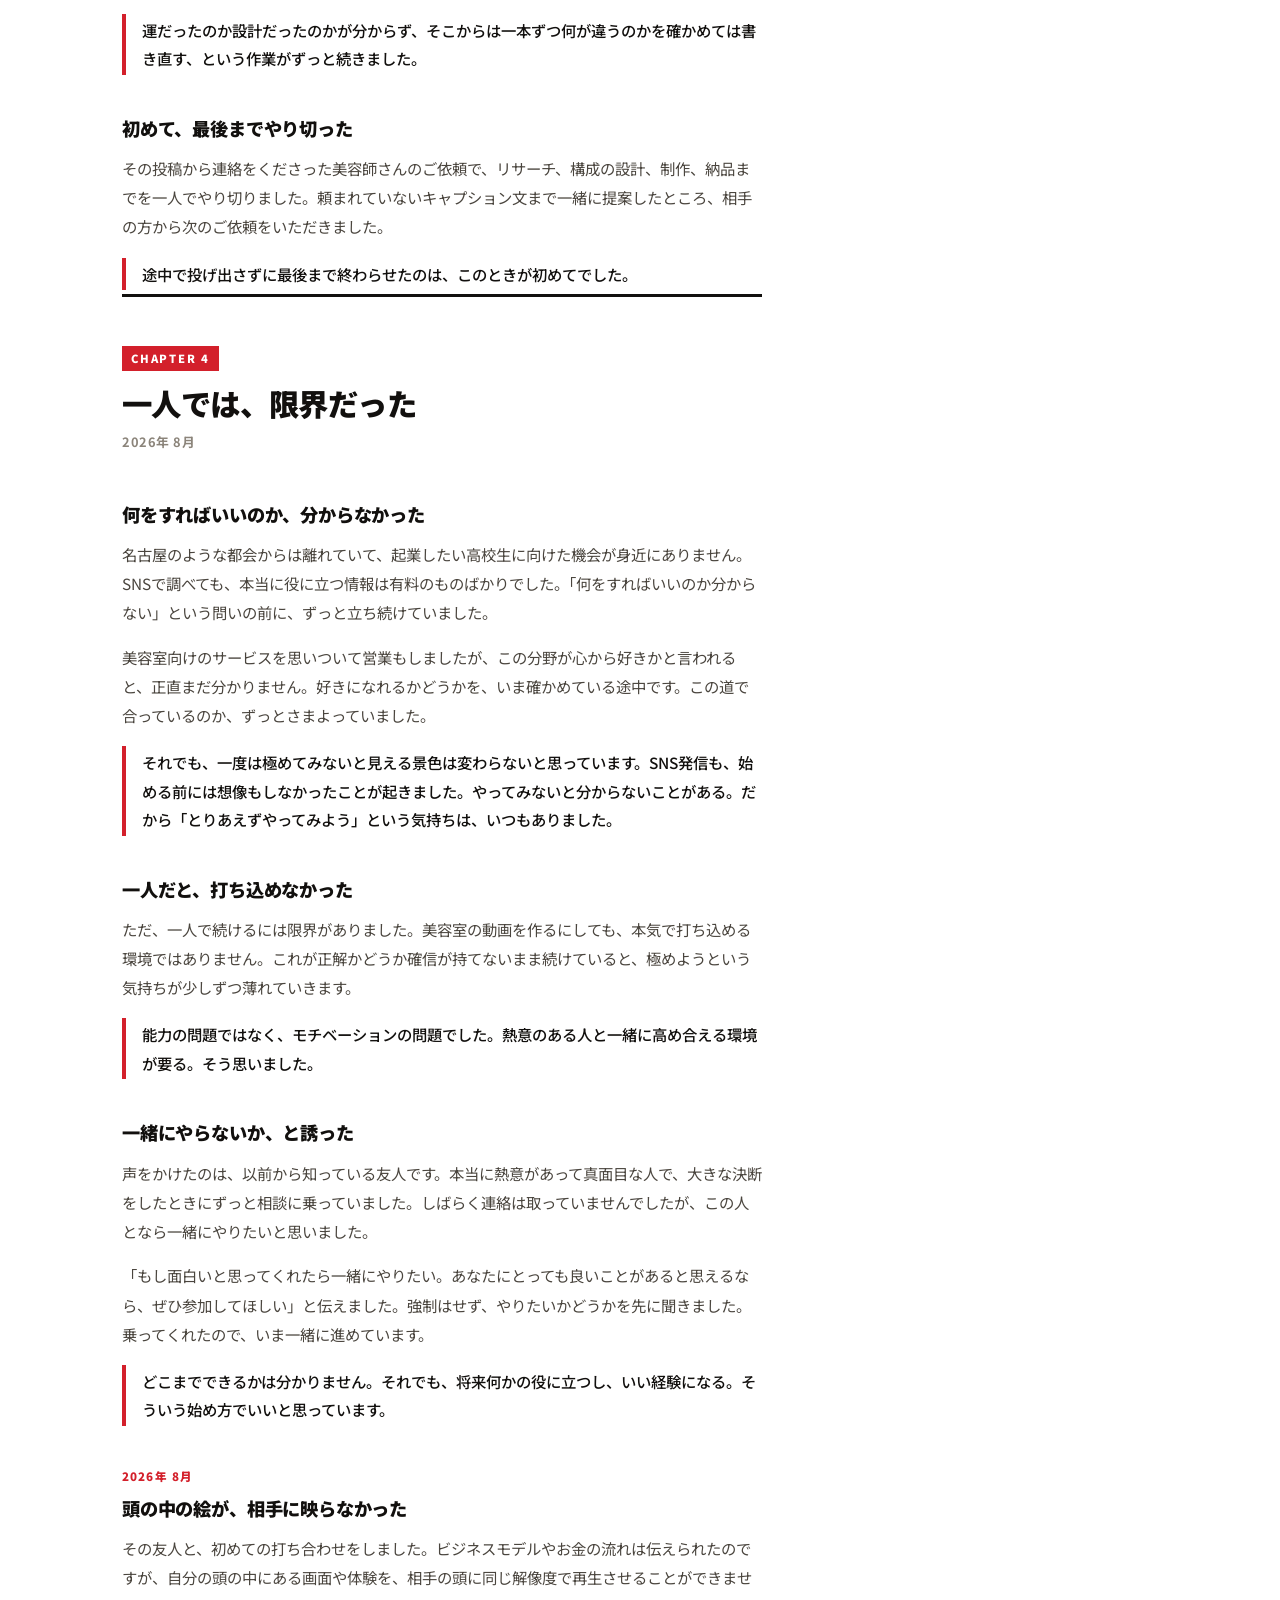
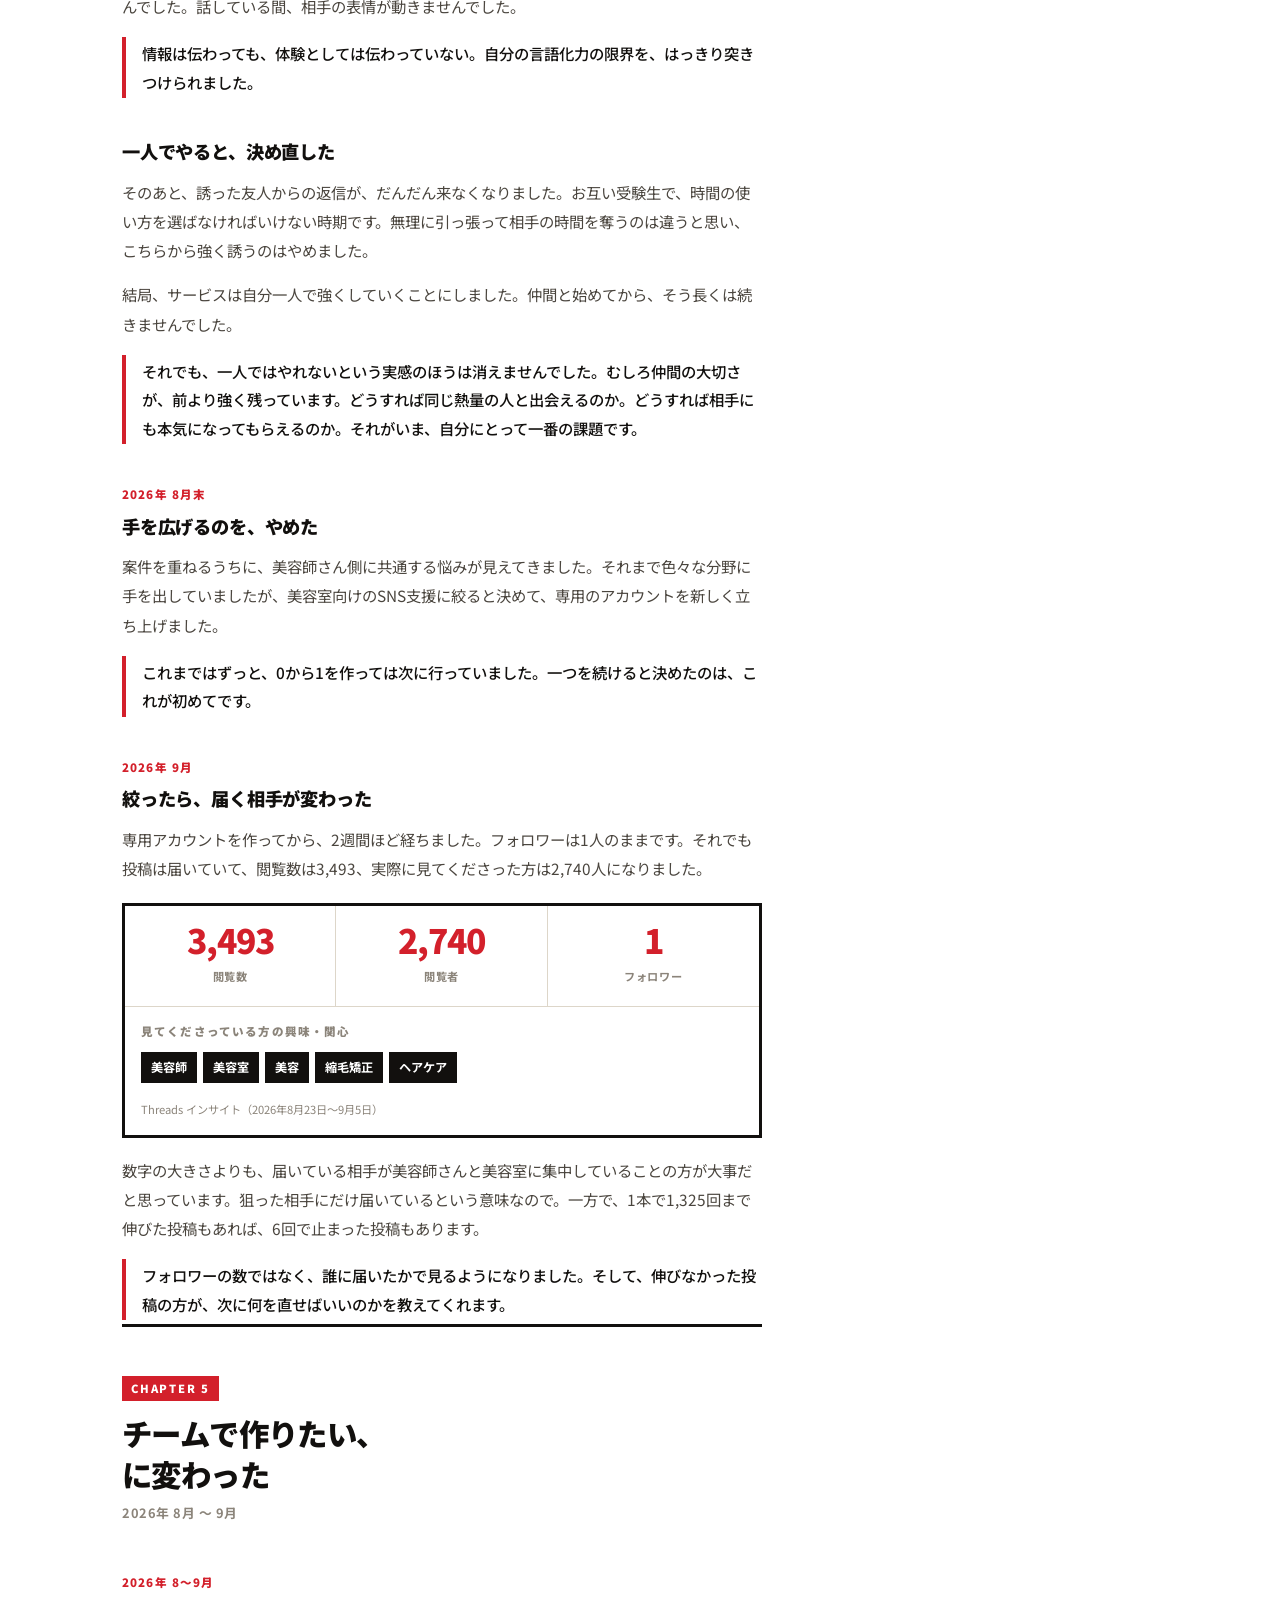
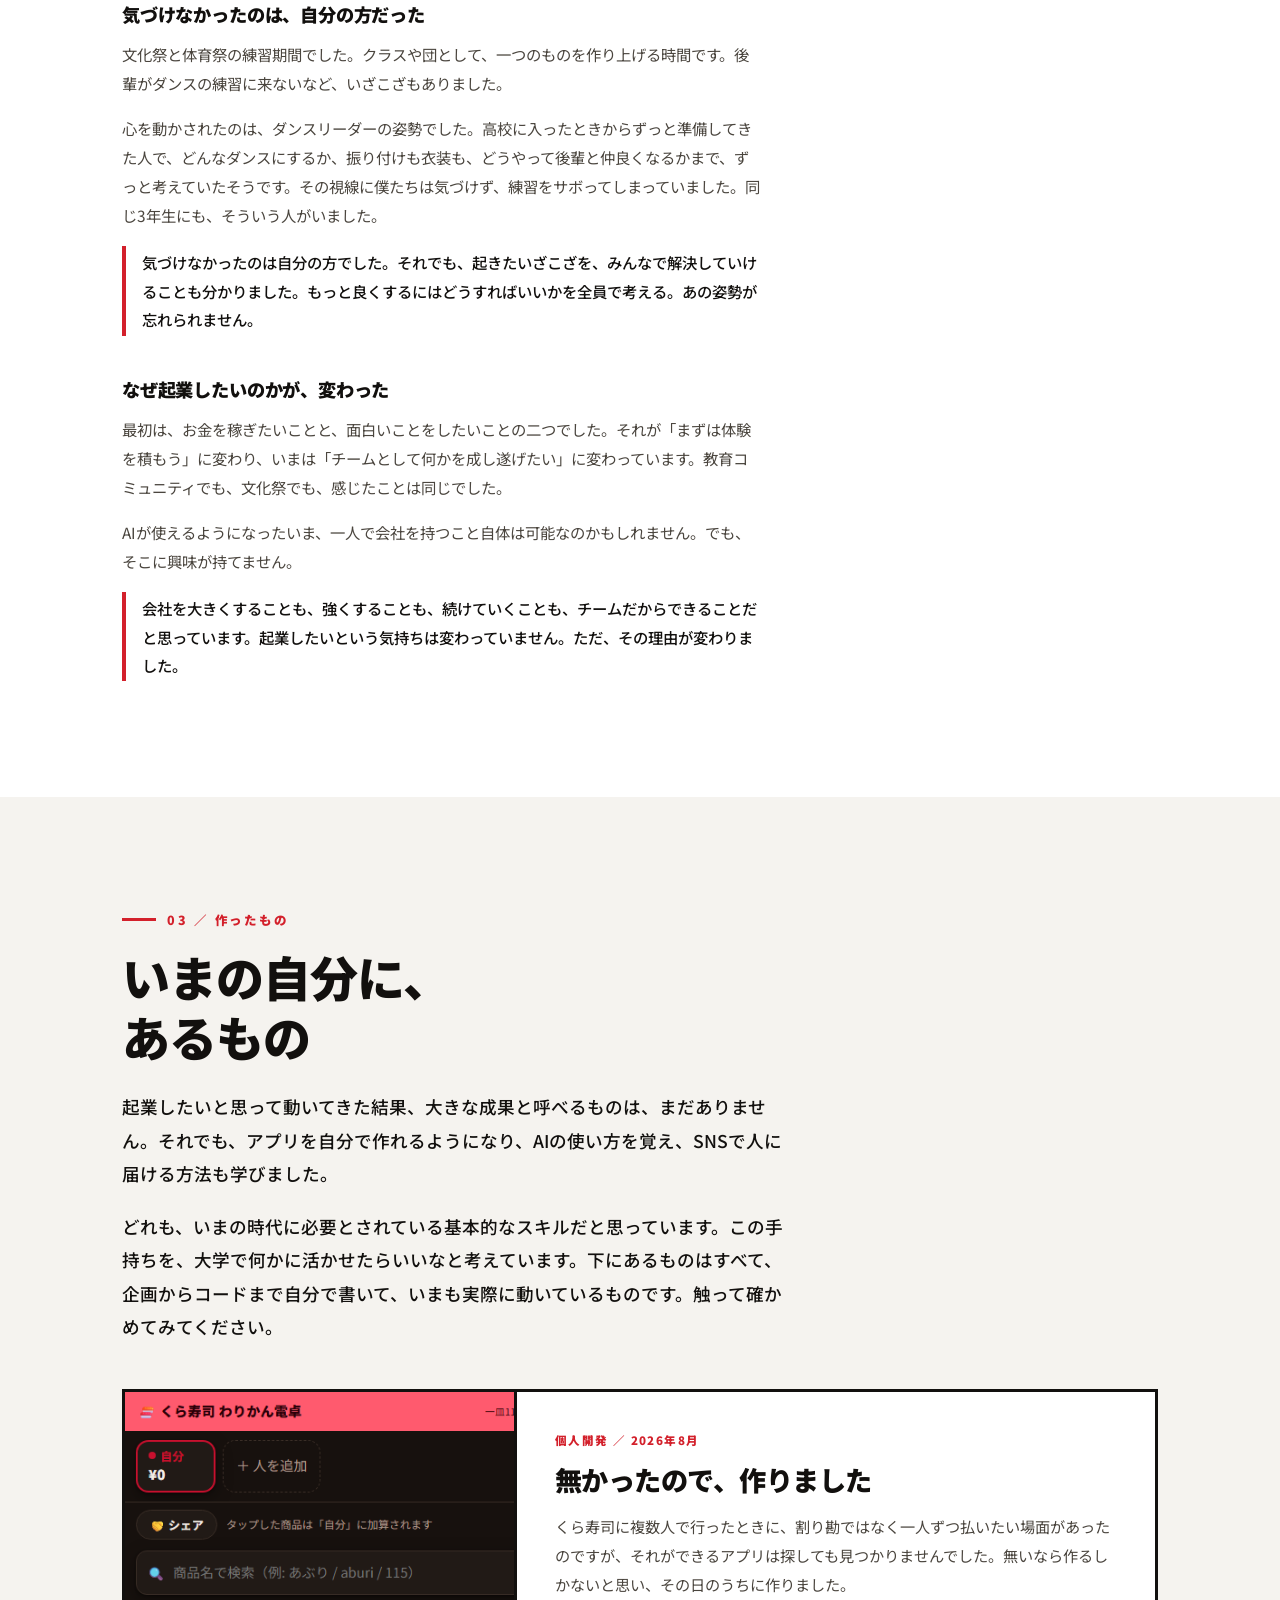
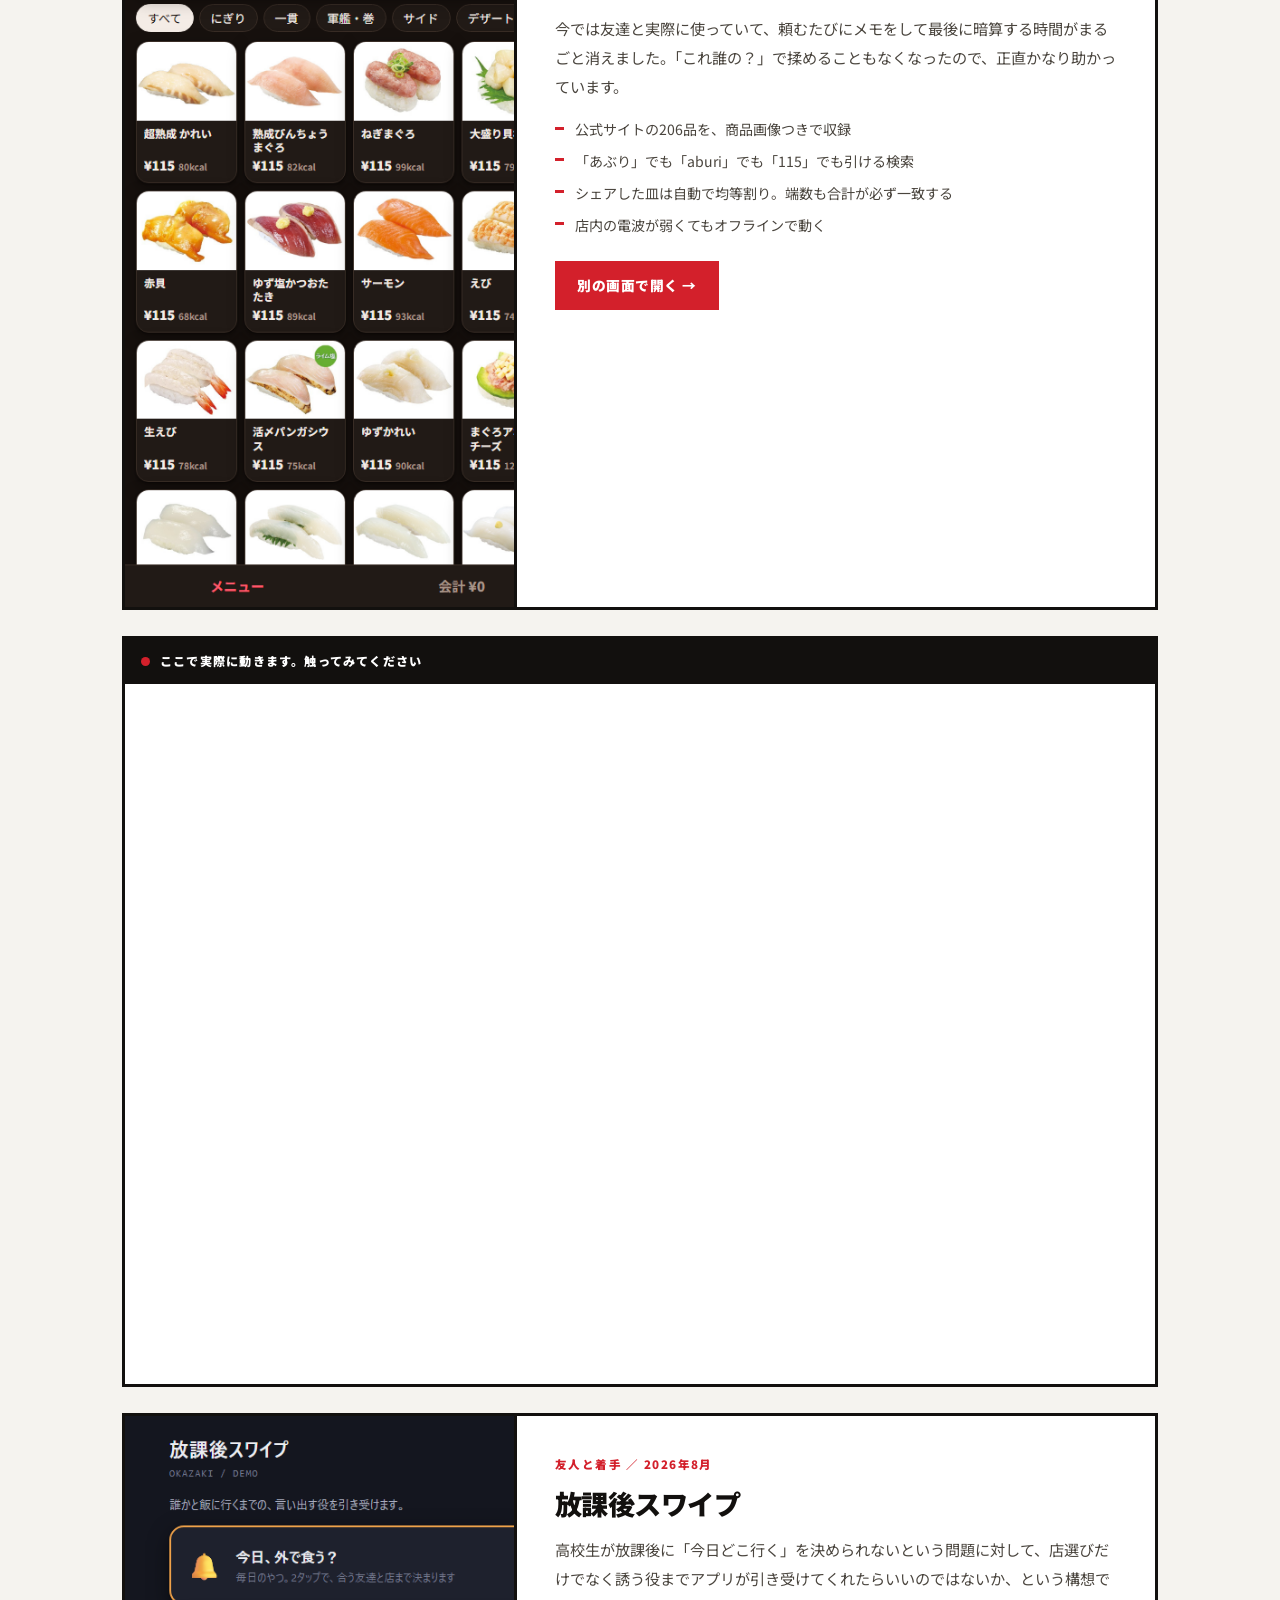
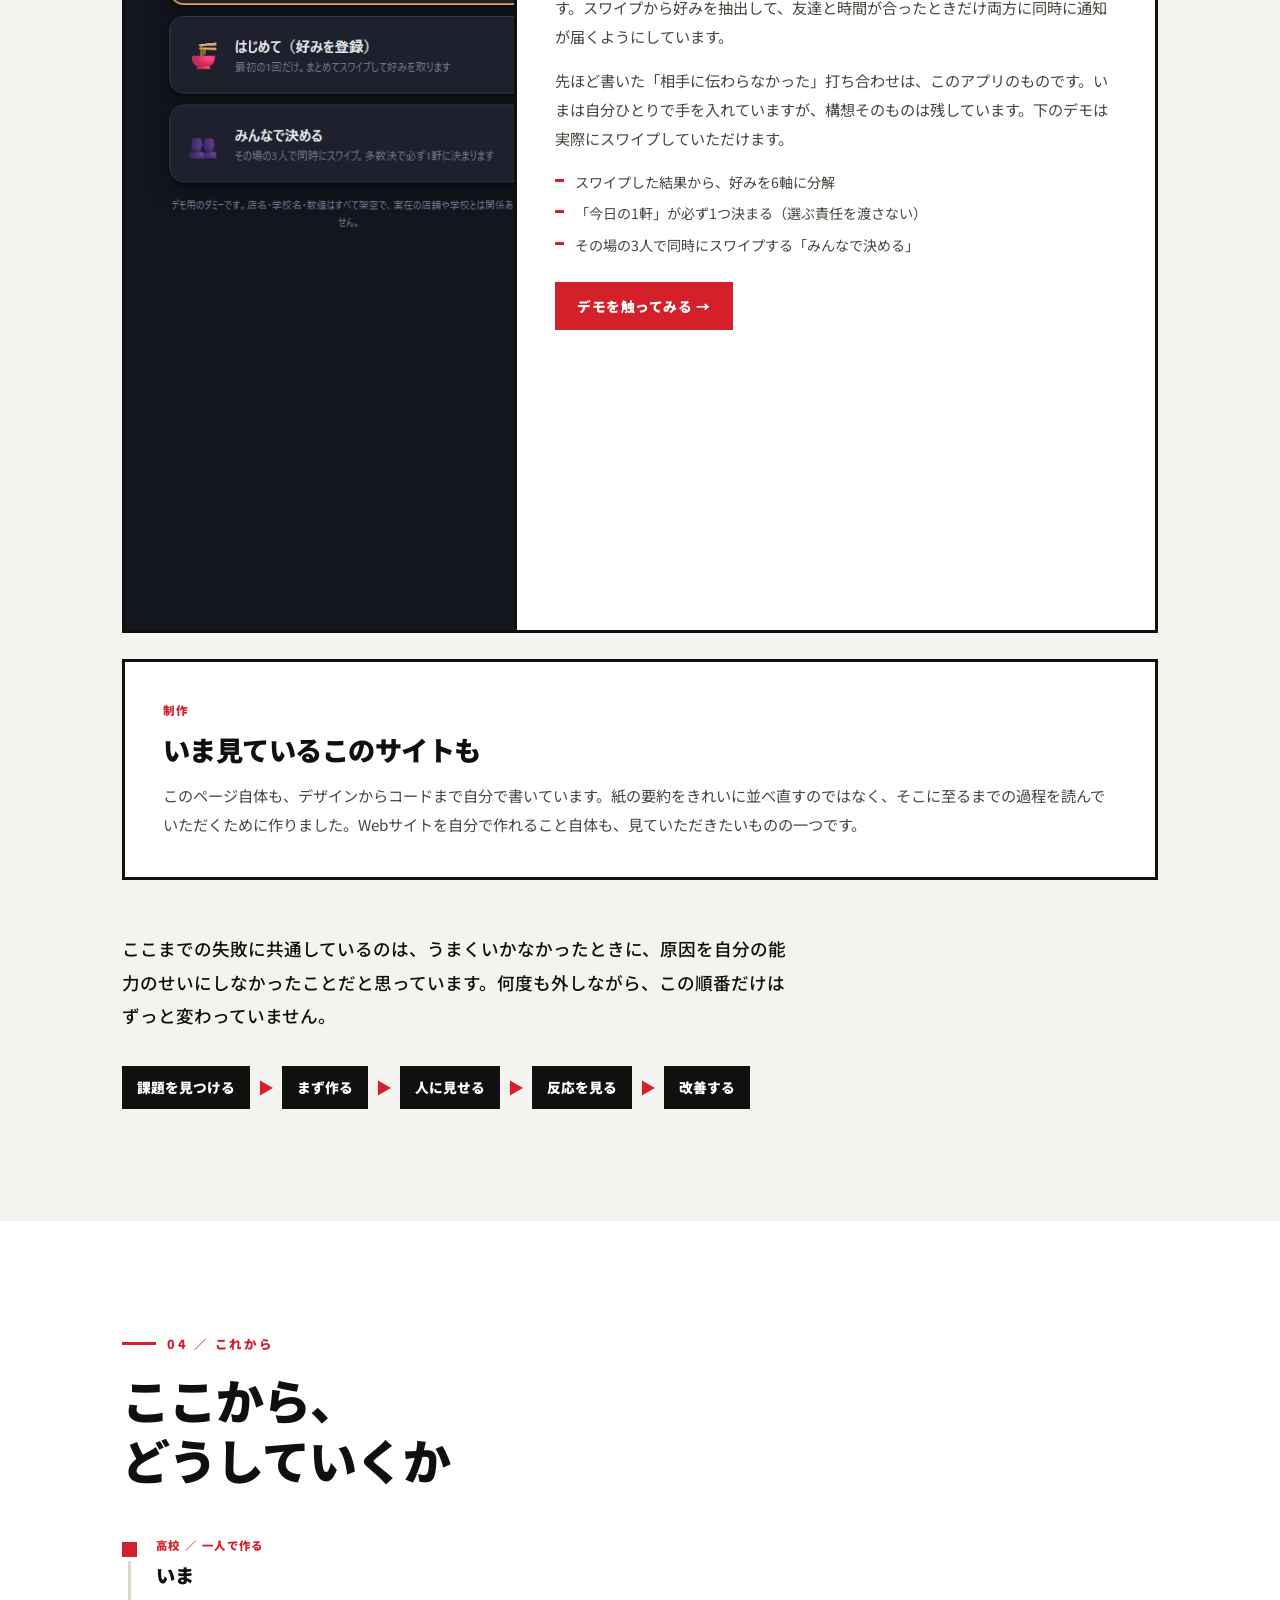
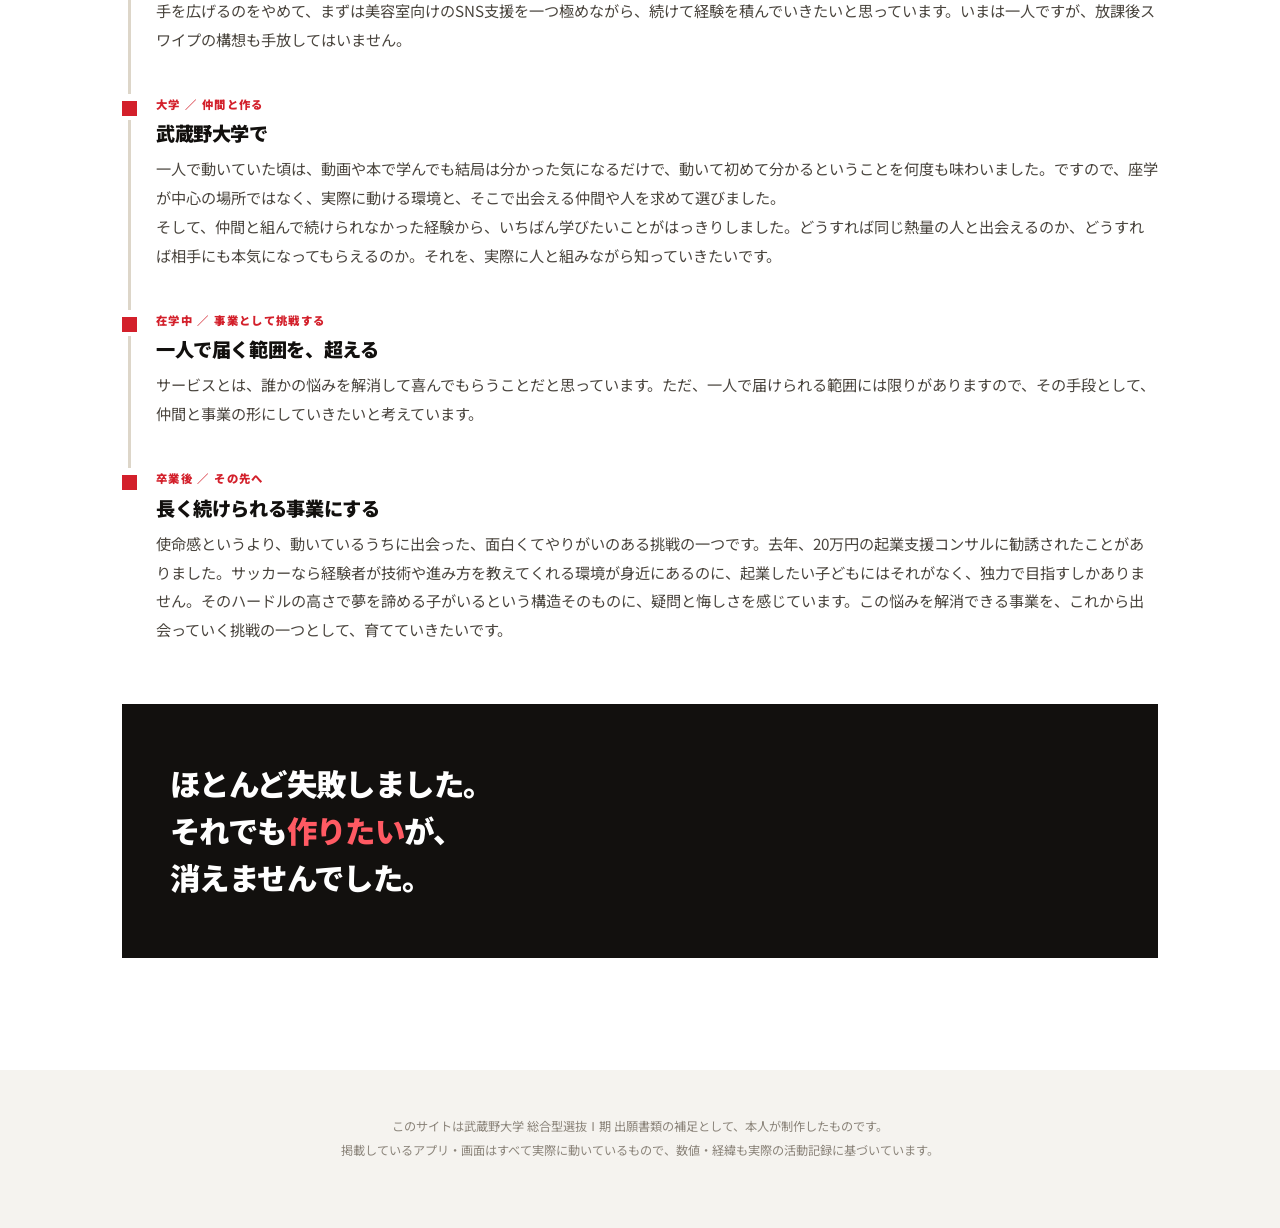
==== commit ec7821c3: "ポートフォリオ: 卒業後の文章から不要な一文を削除 「子ども一人ひとりに自分で教えたいという話ではなく」を削除し簡潔に。 「挑戦の一つ」という位置づけ自体は維持。  Co-Authored-By: C" ====
--- a/musashino-portfolio/index.html
+++ b/musashino-portfolio/index.html
@@ -599,7 +599,7 @@
       <div class="tl-i rv">
         <div class="tl-st">卒業後 ／ その先へ</div>
         <h3>長く続けられる事業にする</h3>
-        <p>使命感というより、動いているうちに出会った、面白くてやりがいのある挑戦の一つです。去年、20万円の起業支援コンサルに勧誘されたことがありました。サッカーなら経験者が技術や進み方を教えてくれる環境が身近にあるのに、起業したい子どもにはそれがなく、独力で目指すしかありません。子ども一人ひとりに自分で教えたいという話ではなく、そのハードルの高さで夢を諦める子がいるという構造そのものに、疑問と悔しさを感じています。この悩みを解消できる事業を、これから出会っていく挑戦の一つとして、育てていきたいです。</p>
+        <p>使命感というより、動いているうちに出会った、面白くてやりがいのある挑戦の一つです。去年、20万円の起業支援コンサルに勧誘されたことがありました。サッカーなら経験者が技術や進み方を教えてくれる環境が身近にあるのに、起業したい子どもにはそれがなく、独力で目指すしかありません。そのハードルの高さで夢を諦める子がいるという構造そのものに、疑問と悔しさを感じています。この悩みを解消できる事業を、これから出会っていく挑戦の一つとして、育てていきたいです。</p>
       </div>
     </div>
 
